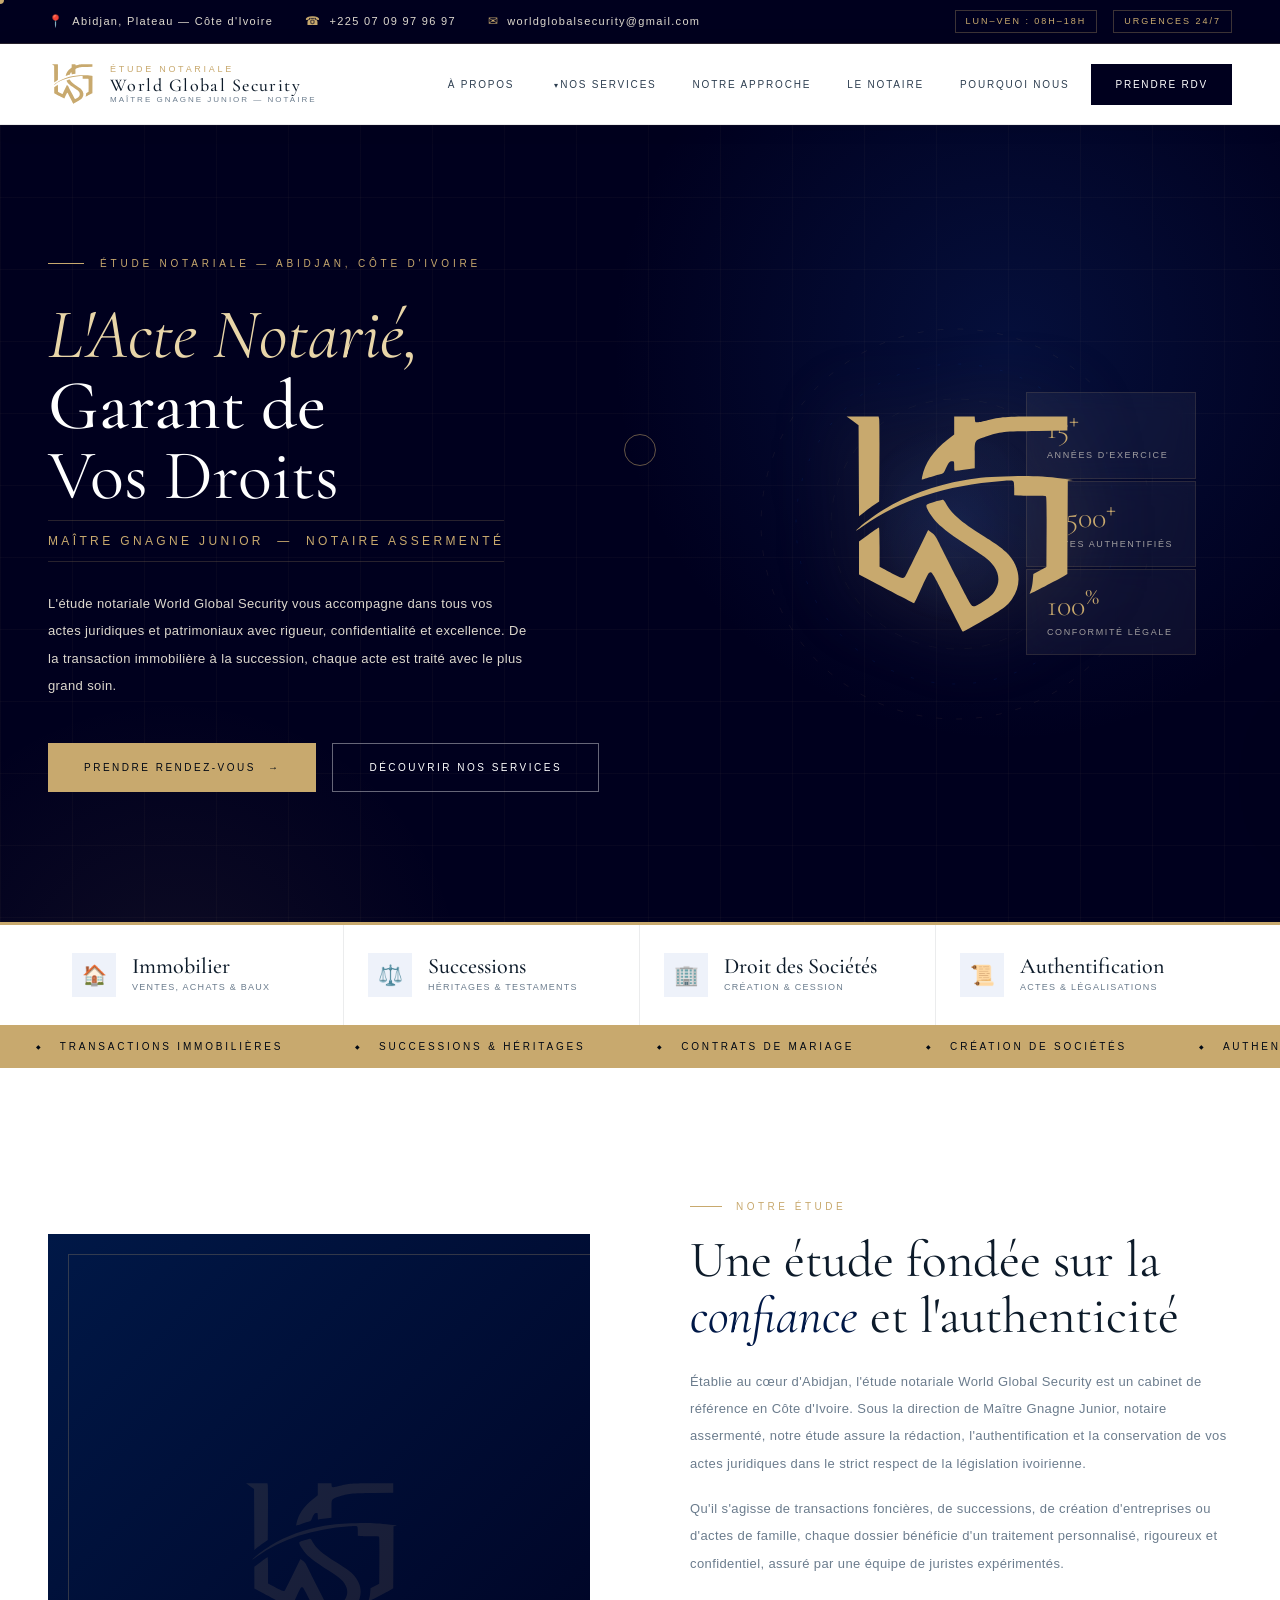
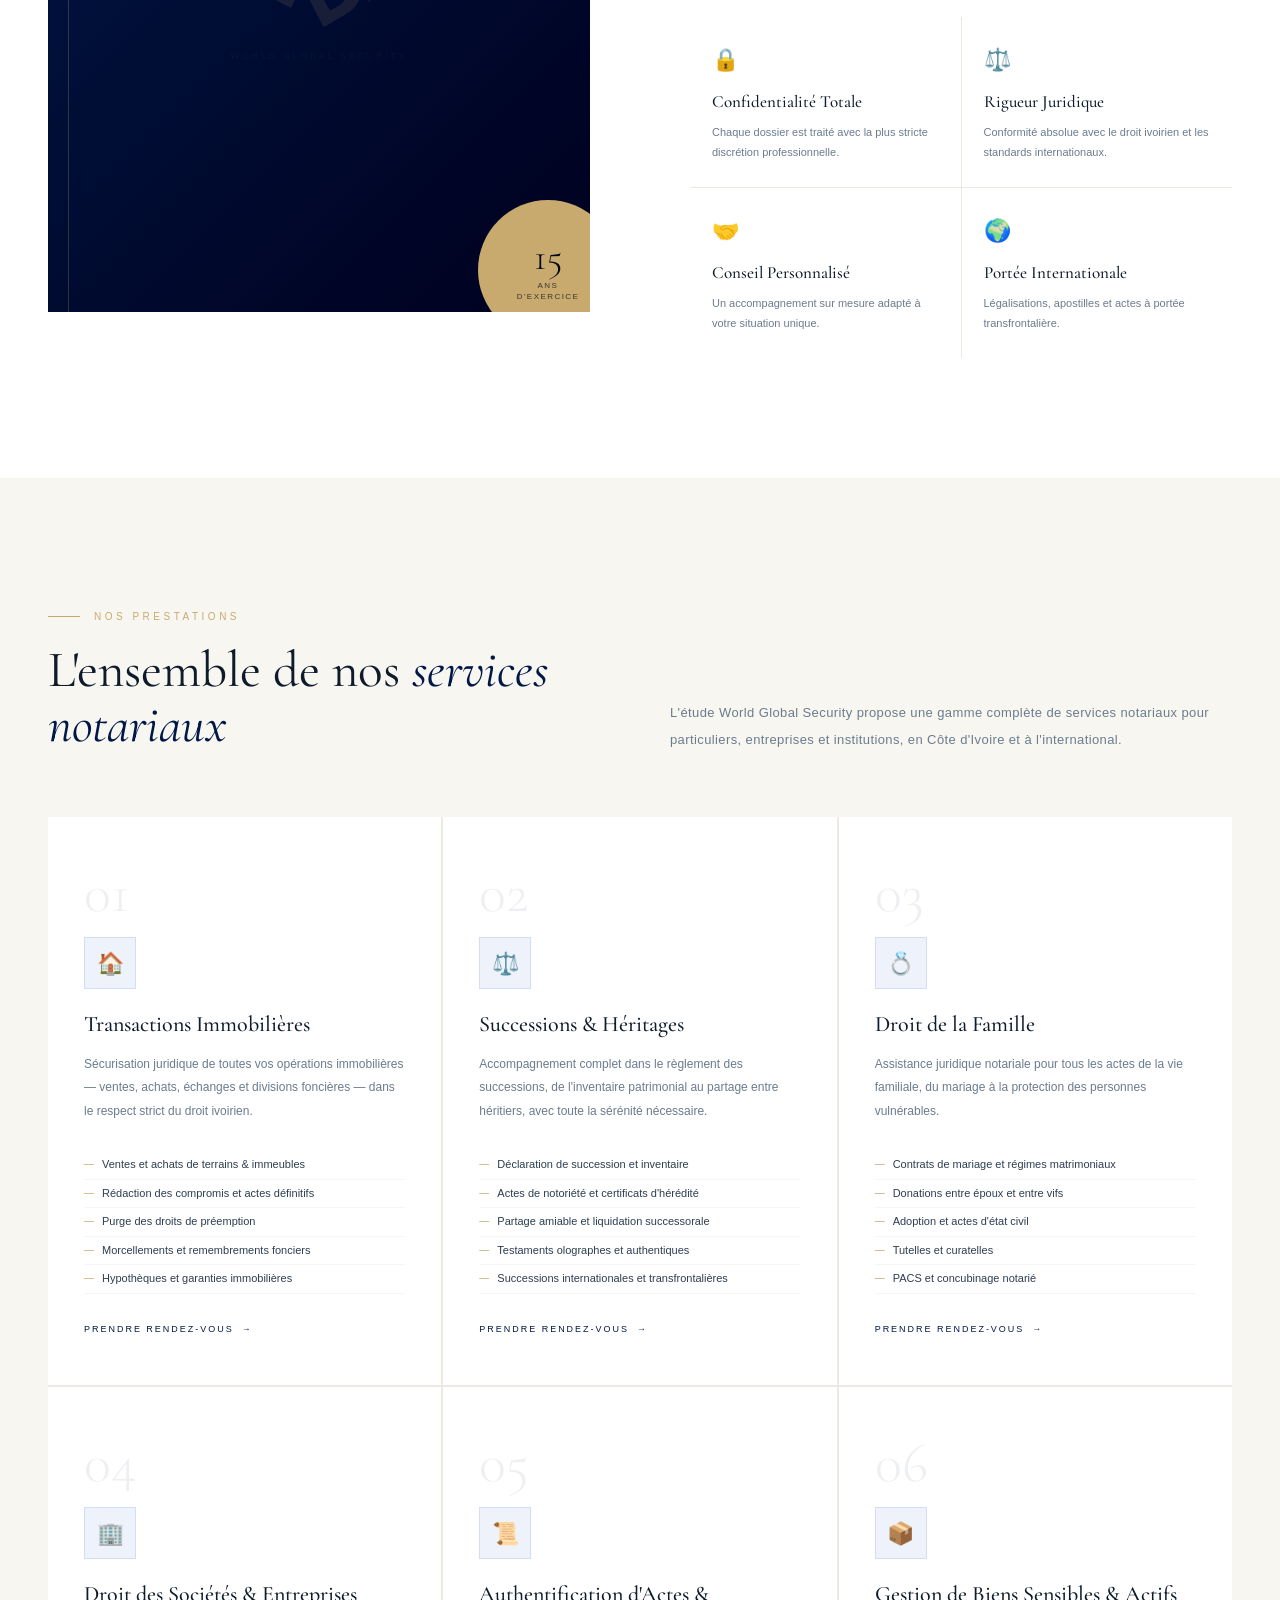
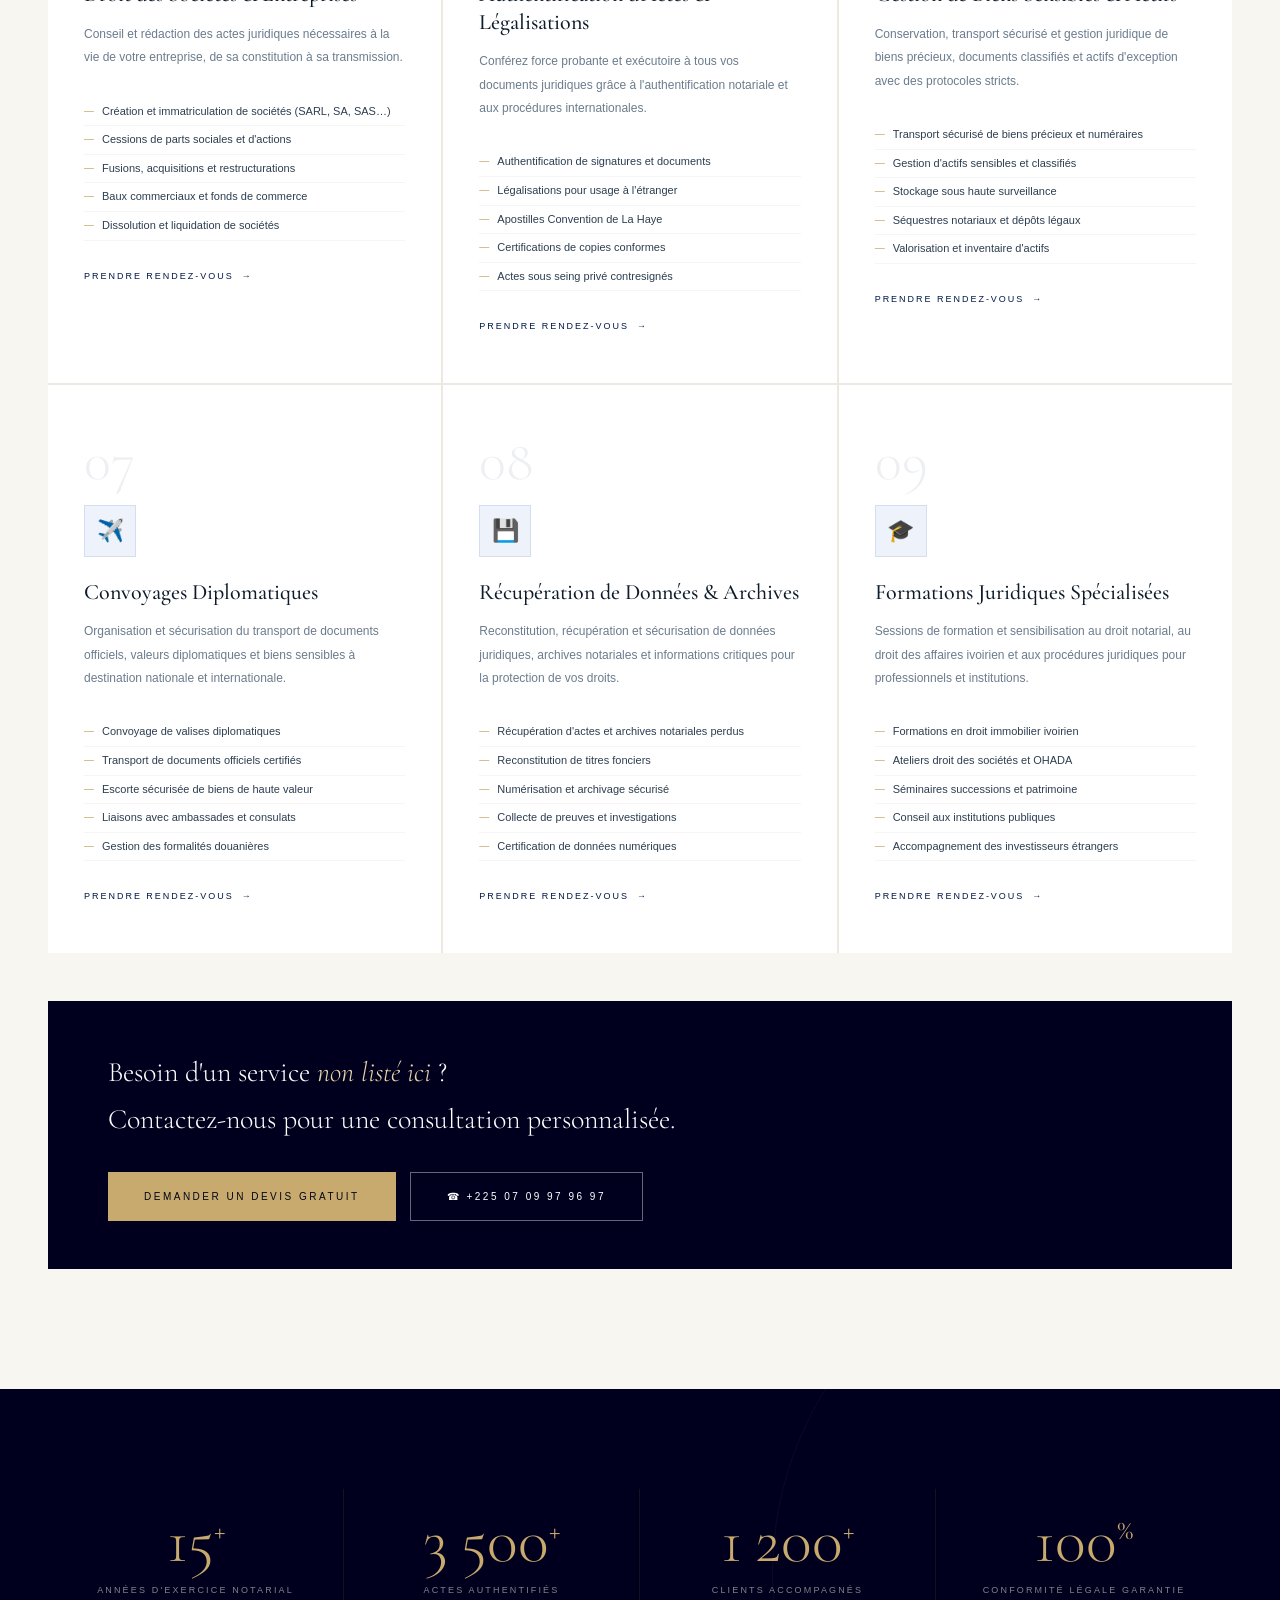
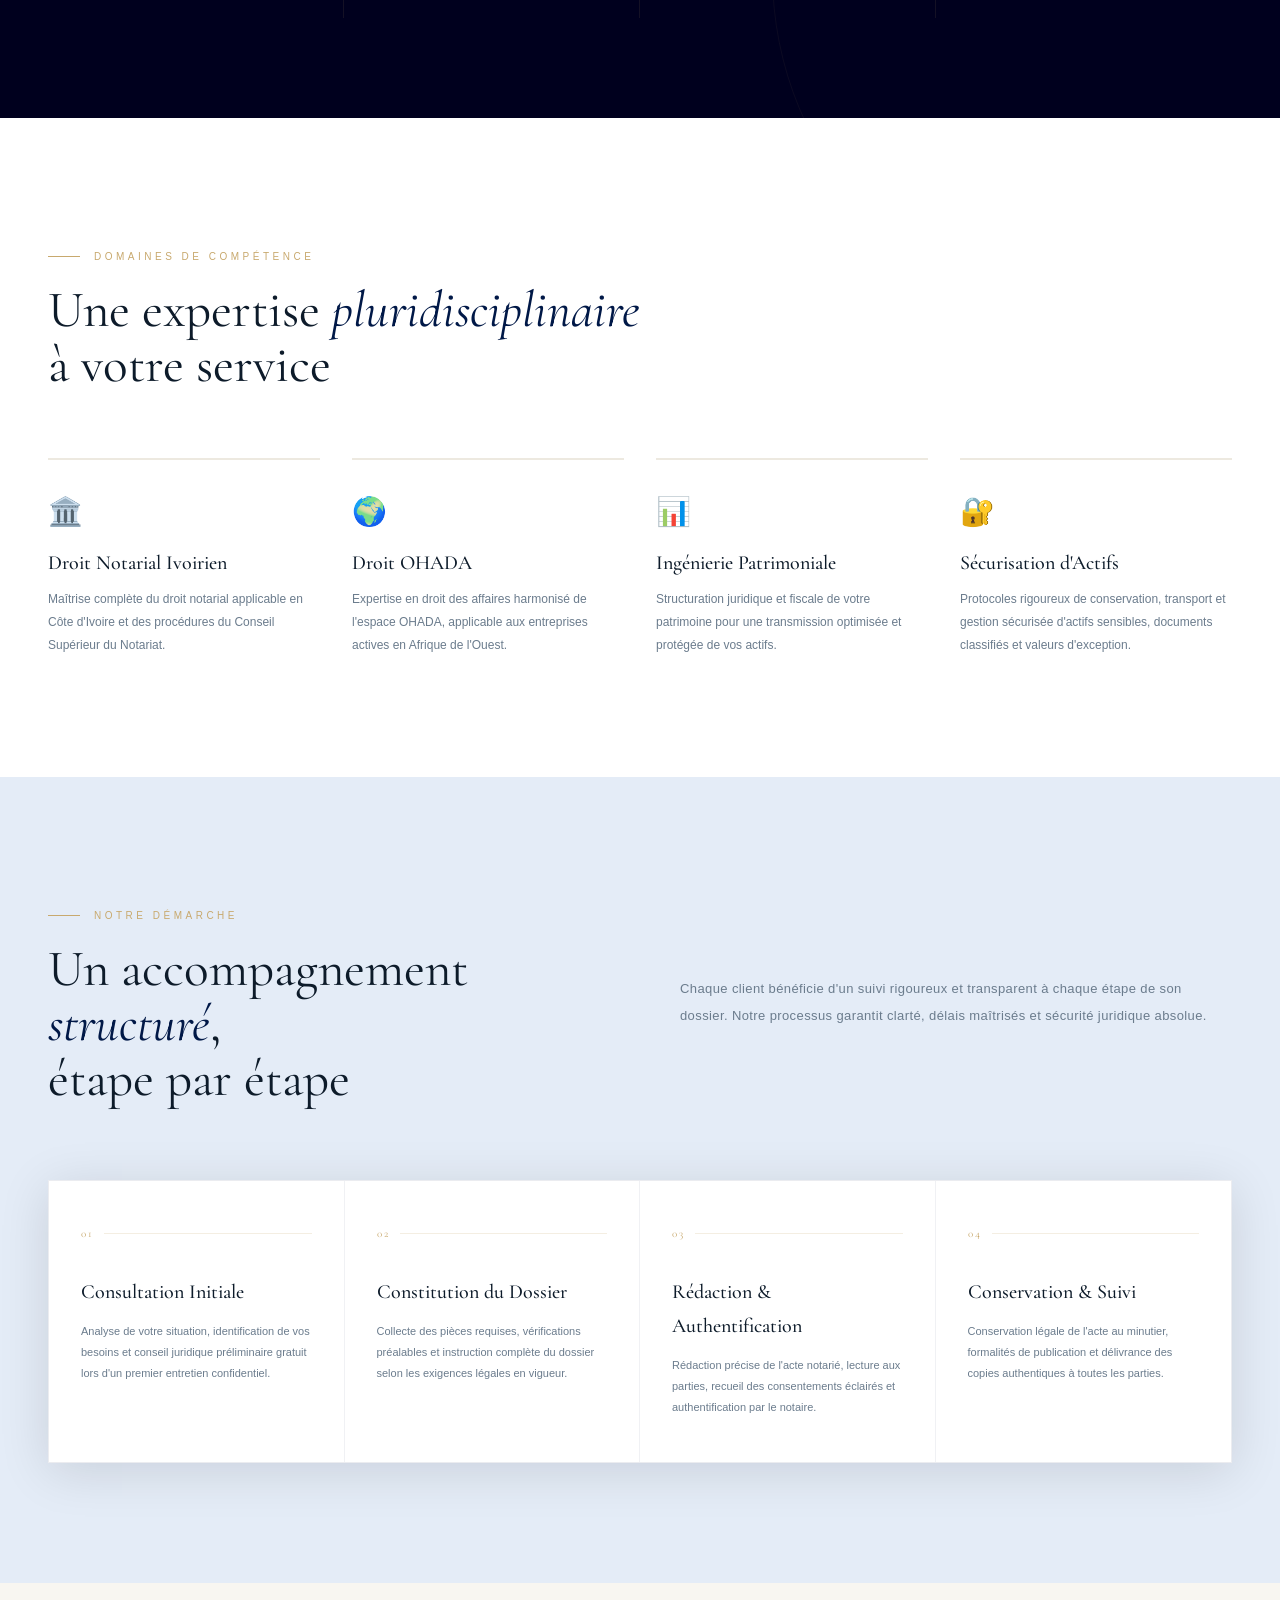
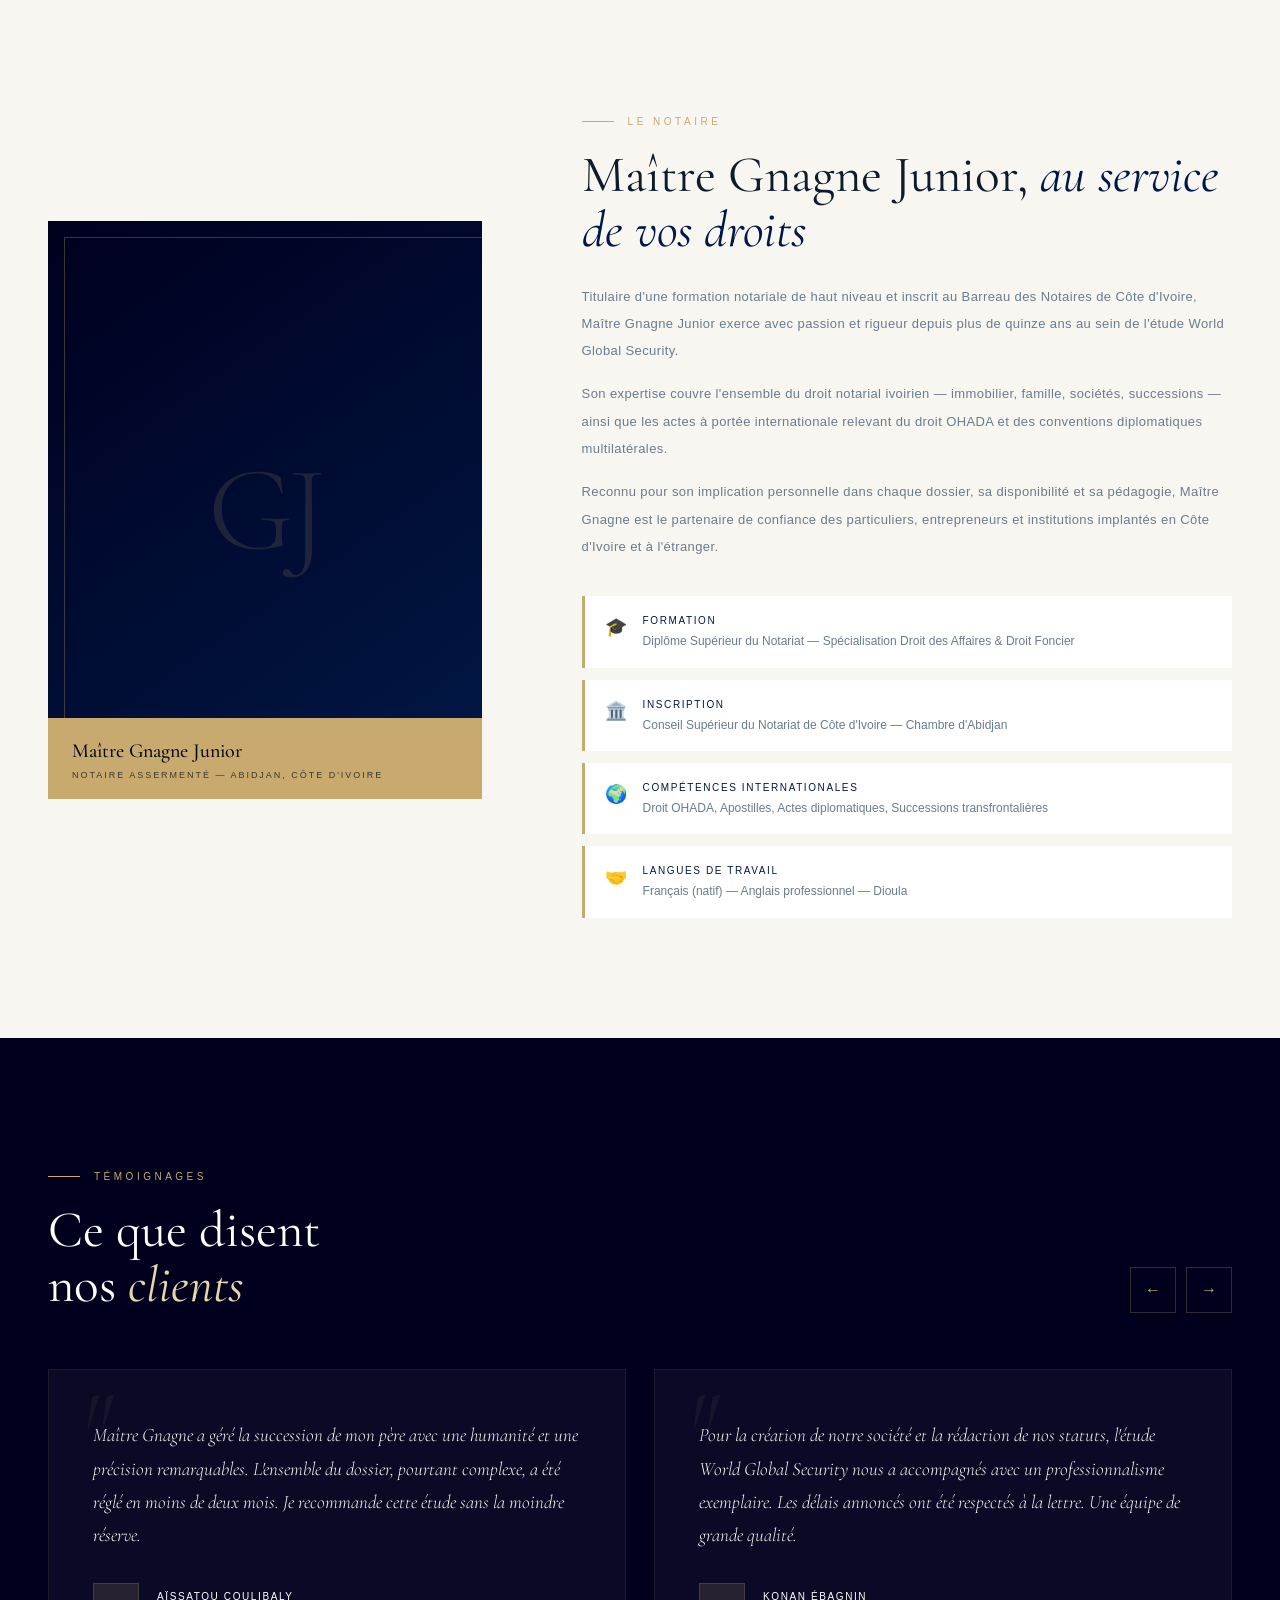
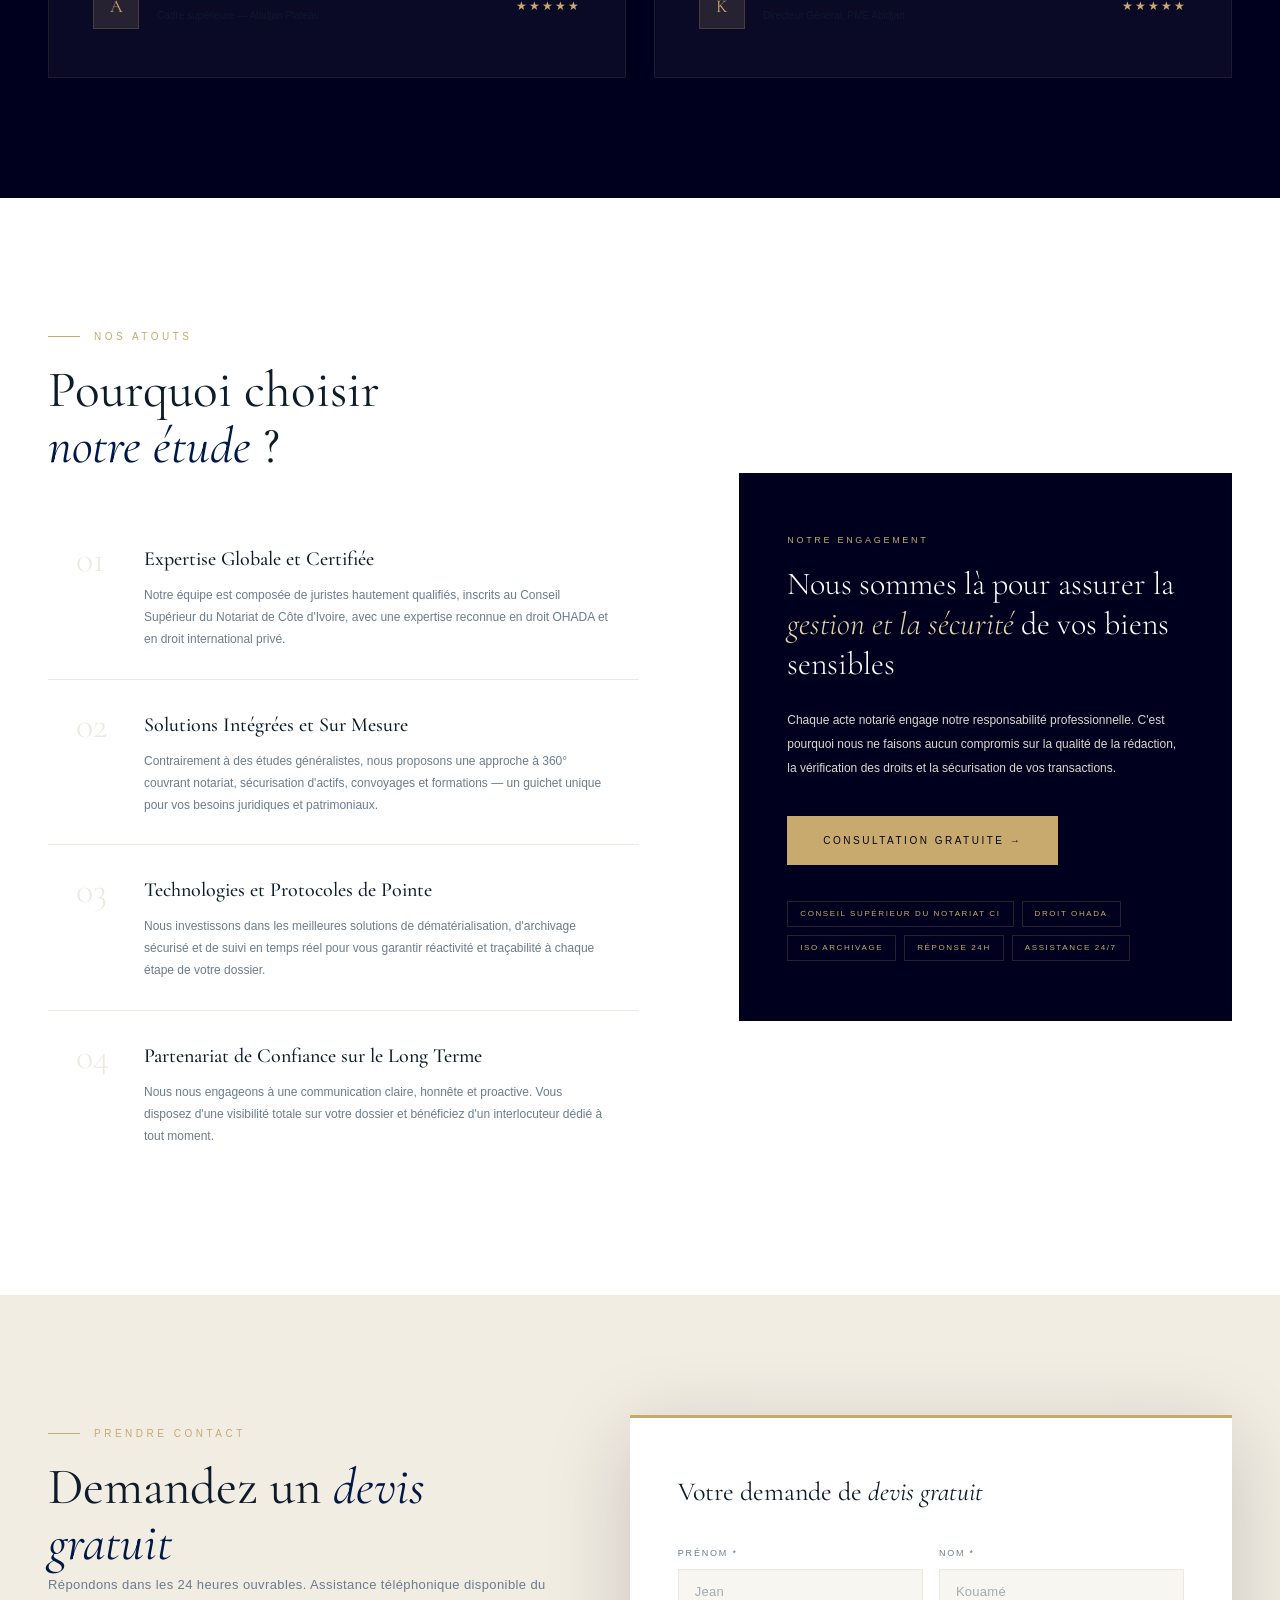
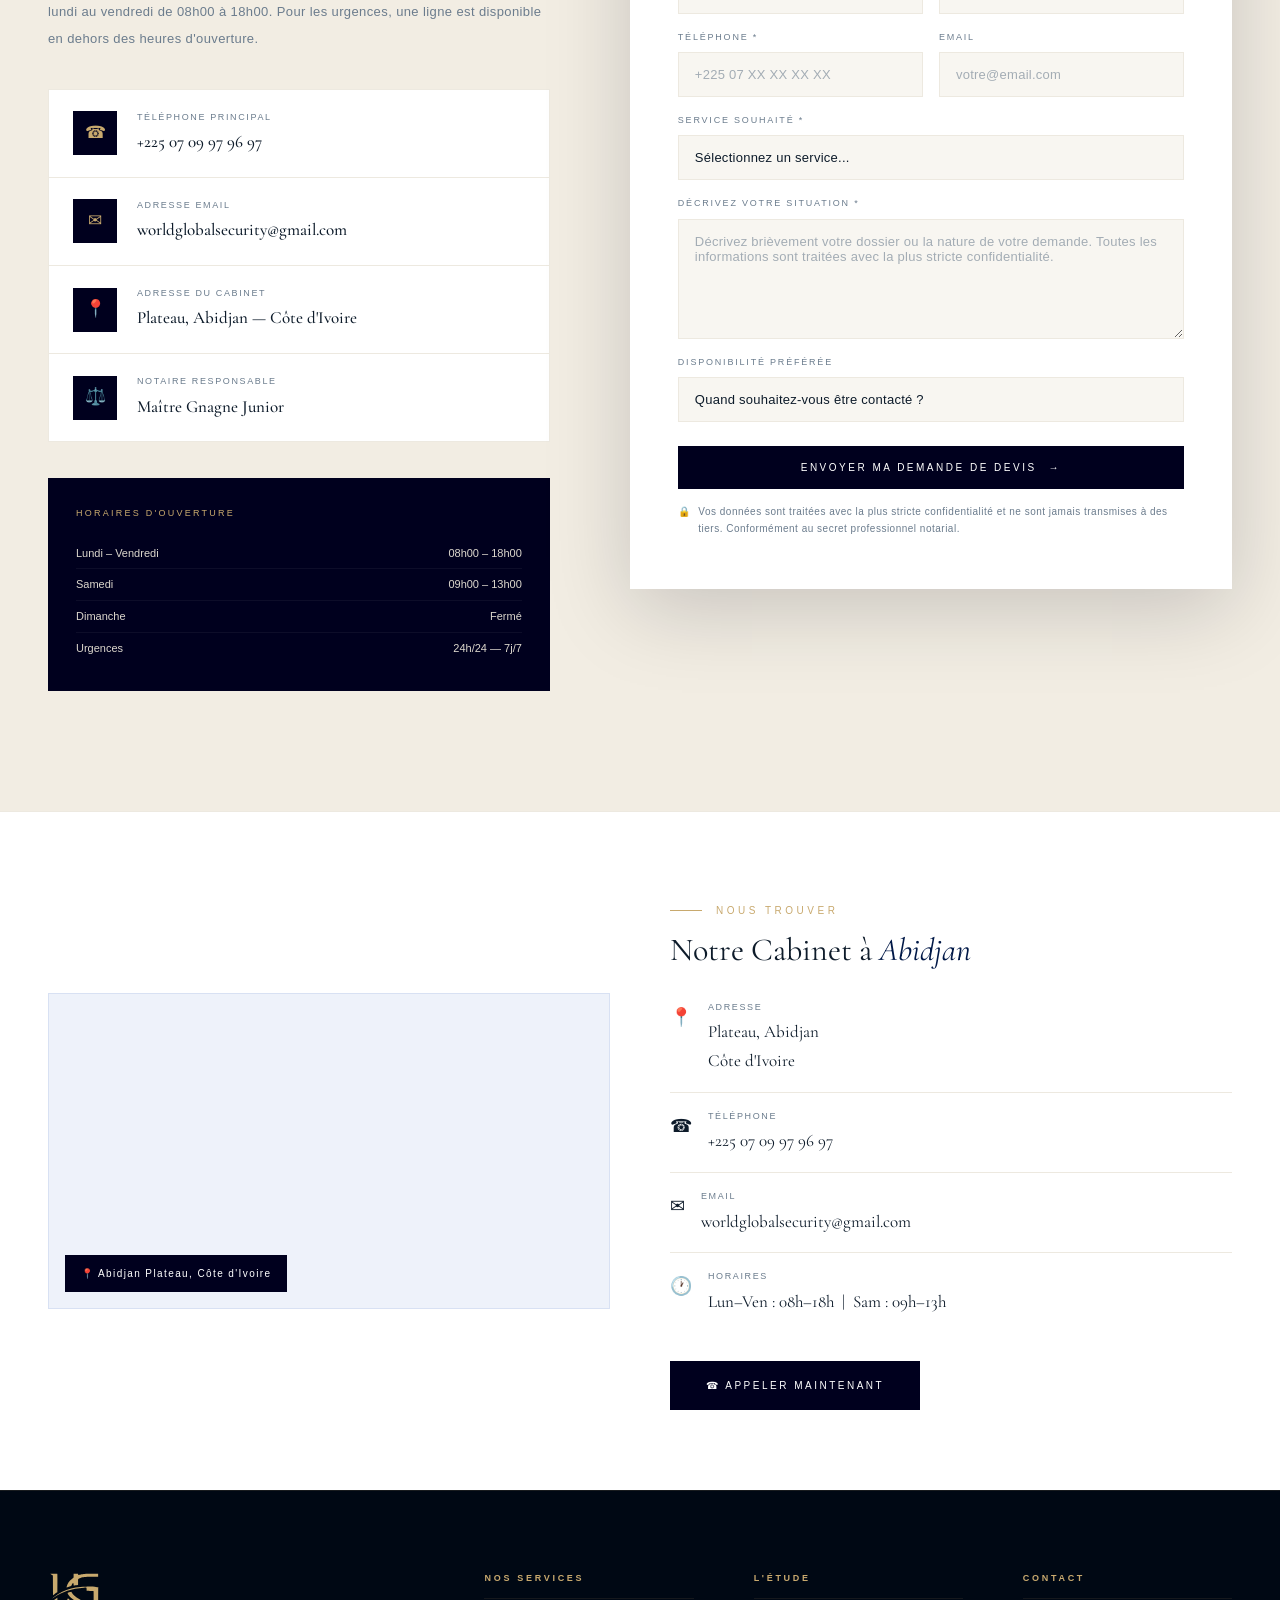
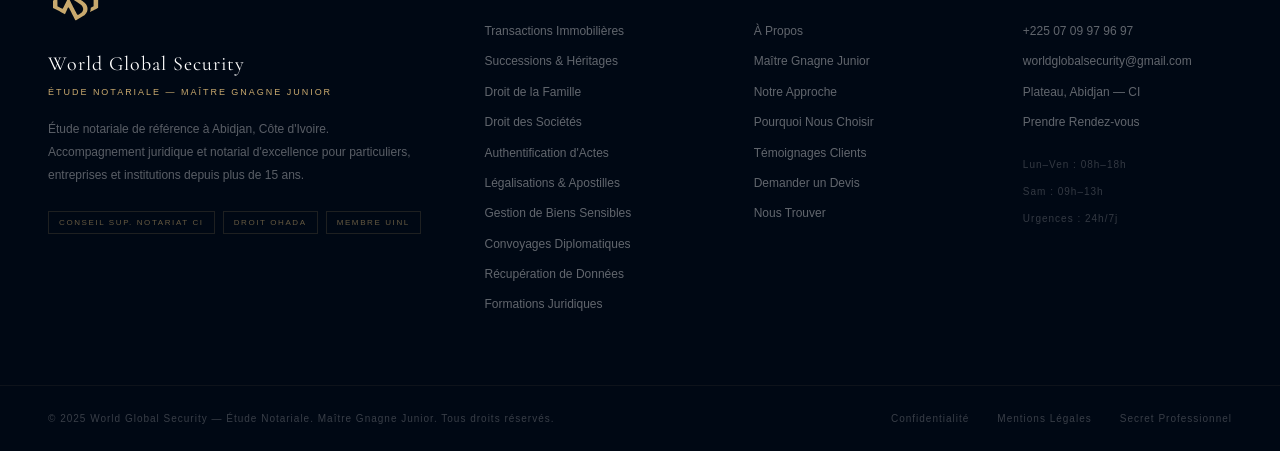
==== index.html @ c603a31b "Add files via upload" ====
<!DOCTYPE html>
<html lang="fr">
<head>
<meta charset="UTF-8">
<meta name="viewport" content="width=device-width, initial-scale=1.0">
<title>World Global Security — Étude Notariale | Maître Gnagne Junior | Abidjan</title>
<meta name="description" content="Étude notariale World Global Security — Maître Gnagne Junior, Notaire à Abidjan, Côte d'Ivoire. Immobilier, successions, sociétés, mariages, authentification d'actes.">
<link rel="preconnect" href="https://fonts.googleapis.com">
<link href="https://fonts.googleapis.com/css2?family=Cormorant+Garamond:ital,wght@0,300;0,400;0,500;0,600;1,300;1,400;1,500&family=Cormorant:wght@300;400;500&display=swap" rel="stylesheet">

<style>
/* ═══════════════════════════════════════════════
   RESET & ROOT VARIABLES
═══════════════════════════════════════════════ */
*, *::before, *::after { box-sizing: border-box; margin: 0; padding: 0; }

:root {
  /* Dark palette */
  --navy:       #00001e;
  --deep:       #000814;
  --midnight:   #000d2e;
  --blue-dark:  #001847;
  --blue-mid:   #0a2a6e;
  --blue-accent:#1a4db0;

  /* Light palette */
  --cream:      #f8f6f1;
  --cream-dark: #ede9e0;
  --parchment:  #f2ede3;
  --white:      #ffffff;
  --light-blue: #eef2fa;
  --light-blue2:#e4ecf7;

  /* Gold */
  --gold:       #c8a96e;
  --gold-dark:  #a8843e;
  --gold-light: #e8d5a8;

  /* Text */
  --text-dark:  #0d1b2a;
  --text-mid:   #2d3e50;
  --text-light: #6b7c8d;
  --text-white: #f4f2ee;
  --offwhite:   #ddd8ce;

  /* Fonts */
  --font-serif: 'Cormorant Garamond', 'Baskerville', 'Book Antiqua', Georgia, serif;
  --font-deco:  'Cormorant', 'Cormorant Garamond', Georgia, serif;
  --font-sans:  'Futura', 'Century Gothic', 'Gill Sans', 'Trebuchet MS', sans-serif;

  --transition: 0.45s cubic-bezier(0.25, 0.46, 0.45, 0.94);
  --shadow-sm:  0 2px 20px rgba(0,8,20,0.08);
  --shadow-md:  0 8px 48px rgba(0,8,20,0.12);
  --shadow-lg:  0 20px 80px rgba(0,8,20,0.18);
}

html { scroll-behavior: smooth; font-size: 16px; }

body {
  background: var(--white);
  color: var(--text-dark);
  font-family: var(--font-sans);
  line-height: 1.7;
  overflow-x: hidden;
}

::-webkit-scrollbar { width: 3px; }
::-webkit-scrollbar-track { background: var(--cream); }
::-webkit-scrollbar-thumb { background: var(--gold); }

img { max-width: 100%; }

/* ═══════════════════════════════════════════════
   CURSOR CUSTOM
═══════════════════════════════════════════════ */
.cursor {
  width: 8px; height: 8px;
  background: var(--gold);
  border-radius: 50%;
  position: fixed; pointer-events: none; z-index: 10000;
  transform: translate(-50%,-50%);
  transition: transform 0.1s ease, width 0.2s, height 0.2s;
}
.cursor-ring {
  width: 32px; height: 32px;
  border: 1px solid rgba(200,169,110,0.5);
  border-radius: 50%;
  position: fixed; pointer-events: none; z-index: 9999;
  transform: translate(-50%,-50%);
  transition: all 0.3s cubic-bezier(0.25,0.46,0.45,0.94);
}

/* ═══════════════════════════════════════════════
   TOP INFO BAR
═══════════════════════════════════════════════ */
.topbar {
  background: var(--navy);
  padding: 10px 0;
  border-bottom: 1px solid rgba(200,169,110,0.2);
}
.topbar-inner {
  max-width: 1320px; margin: 0 auto; padding: 0 48px;
  display: flex; justify-content: space-between; align-items: center;
  flex-wrap: wrap; gap: 8px;
}
.topbar-left {
  display: flex; gap: 32px; align-items: center;
}
.topbar-item {
  display: flex; align-items: center; gap: 8px;
  font-family: var(--font-sans);
  font-size: 11px; letter-spacing: 0.12em; color: var(--offwhite);
}
.topbar-item span.icon { color: var(--gold); font-size: 12px; }
.topbar-item a { color: var(--offwhite); text-decoration: none; transition: color var(--transition); }
.topbar-item a:hover { color: var(--gold); }

.topbar-right {
  display: flex; gap: 16px; align-items: center;
}
.topbar-badge {
  font-family: var(--font-sans);
  font-size: 9px; letter-spacing: 0.22em; text-transform: uppercase;
  color: var(--gold); border: 1px solid rgba(200,169,110,0.3);
  padding: 3px 10px;
}

/* ═══════════════════════════════════════════════
   NAVIGATION
═══════════════════════════════════════════════ */
nav {
  position: sticky; top: 0; z-index: 900;
  background: var(--white);
  border-bottom: 1px solid rgba(0,8,20,0.08);
  box-shadow: var(--shadow-sm);
  transition: all var(--transition);
}
nav.dark-nav {
  background: rgba(0,8,20,0.97);
  border-bottom-color: rgba(200,169,110,0.15);
}

.nav-inner {
  max-width: 1320px; margin: 0 auto; padding: 0 48px;
  display: flex; align-items: center; justify-content: space-between;
  height: 80px;
}

.nav-logo {
  display: flex; align-items: center; gap: 14px;
  text-decoration: none; flex-shrink: 0;
}
.nav-logo-shield {
  width: 48px; height: 48px;
  display: flex; align-items: center; justify-content: center;
}
.nav-logo-shield svg { width: 44px; height: 44px; }

.nav-brand-block { display: flex; flex-direction: column; line-height: 1.15; }
.nav-brand-top {
  font-family: var(--font-sans);
  font-size: 9px; letter-spacing: 0.3em; text-transform: uppercase;
  color: var(--gold);
}
.nav-brand-main {
  font-family: var(--font-serif);
  font-size: 18px; font-weight: 500; letter-spacing: 0.08em;
  color: var(--text-dark);
}
.nav-brand-sub {
  font-family: var(--font-sans);
  font-size: 8px; letter-spacing: 0.25em; text-transform: uppercase;
  color: var(--text-light);
}
nav.dark-nav .nav-brand-main { color: var(--text-white); }
nav.dark-nav .nav-brand-sub { color: var(--offwhite); }

.nav-links {
  display: flex; align-items: center; gap: 8px;
  list-style: none;
}
.nav-links > li { position: relative; }
.nav-links > li > a {
  font-family: var(--font-sans);
  font-size: 10px; letter-spacing: 0.18em; text-transform: uppercase;
  color: var(--text-mid); text-decoration: none;
  padding: 8px 14px; display: block;
  transition: color var(--transition);
  position: relative;
}
.nav-links > li > a::after {
  content: ''; position: absolute;
  bottom: 0; left: 14px; right: 14px; height: 1px;
  background: var(--gold); transform: scaleX(0);
  transition: transform var(--transition);
}
.nav-links > li > a:hover { color: var(--gold-dark); }
.nav-links > li > a:hover::after { transform: scaleX(1); }
nav.dark-nav .nav-links > li > a { color: var(--offwhite); }
nav.dark-nav .nav-links > li > a:hover { color: var(--gold); }

/* Dropdown */
.has-dropdown { position: relative; }
.has-dropdown > a::before {
  content: '▾'; margin-left: 4px; font-size: 8px;
}
.dropdown {
  position: absolute; top: 100%; left: 0;
  background: var(--white);
  border: 1px solid rgba(0,8,20,0.08);
  border-top: 2px solid var(--gold);
  min-width: 240px;
  box-shadow: var(--shadow-md);
  opacity: 0; pointer-events: none;
  transform: translateY(8px);
  transition: opacity var(--transition), transform var(--transition);
  z-index: 100;
}
.has-dropdown:hover .dropdown {
  opacity: 1; pointer-events: all; transform: translateY(0);
}
.dropdown a {
  display: flex; align-items: center; gap: 10px;
  padding: 12px 20px;
  font-family: var(--font-sans);
  font-size: 10px; letter-spacing: 0.14em; text-transform: uppercase;
  color: var(--text-mid); text-decoration: none;
  border-bottom: 1px solid rgba(0,8,20,0.05);
  transition: background var(--transition), color var(--transition), padding-left var(--transition);
}
.dropdown a:last-child { border-bottom: none; }
.dropdown a:hover {
  background: var(--light-blue);
  color: var(--blue-dark);
  padding-left: 28px;
}
.dropdown a .d-icon { color: var(--gold); font-size: 13px; }

.nav-cta {
  font-family: var(--font-sans);
  font-size: 10px; letter-spacing: 0.2em; text-transform: uppercase;
  background: var(--navy); color: var(--white) !important;
  padding: 12px 24px !important;
  text-decoration: none;
  transition: background var(--transition) !important;
  border: none; cursor: pointer;
}
.nav-cta:hover { background: var(--gold-dark) !important; color: var(--white) !important; }
.nav-cta::after { display: none !important; }

.hamburger {
  display: none; flex-direction: column; gap: 5px;
  cursor: pointer; padding: 8px; background: none; border: none;
}
.hamburger span { display: block; width: 24px; height: 1.5px; background: var(--text-dark); transition: var(--transition); }
nav.dark-nav .hamburger span { background: var(--white); }

/* Mobile menu */
.mobile-nav {
  position: fixed; inset: 0; z-index: 800;
  background: var(--navy);
  display: flex; flex-direction: column;
  align-items: center; justify-content: center;
  gap: 28px;
  opacity: 0; pointer-events: none;
  transition: opacity var(--transition);
}
.mobile-nav.open { opacity: 1; pointer-events: all; }
.mobile-nav a {
  font-family: var(--font-serif);
  font-size: 28px; font-weight: 300; color: var(--text-white);
  text-decoration: none; letter-spacing: 0.05em;
  transition: color var(--transition);
}
.mobile-nav a:hover { color: var(--gold); }
.mobile-close {
  position: absolute; top: 24px; right: 32px;
  font-size: 28px; color: var(--gold);
  cursor: pointer; background: none; border: none;
}

/* ═══════════════════════════════════════════════
   SHARED UTILITIES
═══════════════════════════════════════════════ */
.container { max-width: 1320px; margin: 0 auto; padding: 0 48px; }
.container-sm { max-width: 960px; margin: 0 auto; padding: 0 48px; }

.section-eyebrow {
  display: inline-flex; align-items: center; gap: 14px;
  font-family: var(--font-sans);
  font-size: 10px; letter-spacing: 0.35em; text-transform: uppercase;
  color: var(--gold); margin-bottom: 18px;
}
.section-eyebrow::before {
  content: ''; display: block;
  width: 32px; height: 1px; background: var(--gold);
}

.section-title-dark {
  font-family: var(--font-serif);
  font-size: clamp(36px, 4vw, 60px);
  font-weight: 400; line-height: 1.08;
  color: var(--text-dark);
}
.section-title-dark em { font-style: italic; color: var(--blue-dark); }

.section-title-light {
  font-family: var(--font-serif);
  font-size: clamp(36px, 4vw, 60px);
  font-weight: 400; line-height: 1.08;
  color: var(--white);
}
.section-title-light em { font-style: italic; color: var(--gold-light); }

.section-body-dark {
  font-family: var(--font-sans);
  font-size: 13px; line-height: 2.1; color: var(--text-light);
  letter-spacing: 0.03em;
}
.section-body-light {
  font-family: var(--font-sans);
  font-size: 13px; line-height: 2.1; color: var(--offwhite);
  letter-spacing: 0.03em;
}

/* Reveal animation */
.reveal {
  opacity: 0; transform: translateY(28px);
  transition: opacity 0.85s ease, transform 0.85s ease;
}
.reveal.in { opacity: 1; transform: translateY(0); }
.reveal-d1 { transition-delay: 0.12s; }
.reveal-d2 { transition-delay: 0.24s; }
.reveal-d3 { transition-delay: 0.36s; }
.reveal-d4 { transition-delay: 0.48s; }

/* Gold divider */
.gold-rule {
  display: flex; align-items: center; gap: 16px;
  margin: 24px 0;
}
.gold-rule::before, .gold-rule::after {
  content: ''; flex: 1; height: 1px; background: var(--gold);
  opacity: 0.3;
}
.gold-rule span {
  font-size: 10px; color: var(--gold); letter-spacing: 0.3em;
}

/* Buttons */
.btn-navy {
  display: inline-flex; align-items: center; gap: 12px;
  font-family: var(--font-sans);
  font-size: 10px; letter-spacing: 0.25em; text-transform: uppercase;
  background: var(--navy); color: var(--white);
  padding: 16px 36px; text-decoration: none; border: none; cursor: pointer;
  transition: background var(--transition), transform var(--transition);
  position: relative; overflow: hidden;
}
.btn-navy::before {
  content: ''; position: absolute; inset: 0;
  background: var(--blue-accent);
  transform: translateX(-101%);
  transition: transform 0.5s cubic-bezier(0.77,0,0.175,1);
}
.btn-navy span, .btn-navy svg { position: relative; z-index: 1; }
.btn-navy:hover::before { transform: translateX(0); }
.btn-navy:hover { transform: translateY(-2px); }

.btn-gold {
  display: inline-flex; align-items: center; gap: 12px;
  font-family: var(--font-sans);
  font-size: 10px; letter-spacing: 0.25em; text-transform: uppercase;
  background: var(--gold); color: var(--deep);
  padding: 16px 36px; text-decoration: none; border: none; cursor: pointer;
  transition: background var(--transition), transform var(--transition);
}
.btn-gold:hover { background: var(--gold-dark); transform: translateY(-2px); }

.btn-outline-white {
  display: inline-flex; align-items: center; gap: 12px;
  font-family: var(--font-sans);
  font-size: 10px; letter-spacing: 0.25em; text-transform: uppercase;
  background: transparent; color: var(--white);
  padding: 15px 36px; text-decoration: none;
  border: 1px solid rgba(255,255,255,0.4);
  transition: border-color var(--transition), background var(--transition);
}
.btn-outline-white:hover {
  border-color: var(--gold); background: rgba(200,169,110,0.1); color: var(--gold-light);
}

.btn-outline-navy {
  display: inline-flex; align-items: center; gap: 12px;
  font-family: var(--font-sans);
  font-size: 10px; letter-spacing: 0.25em; text-transform: uppercase;
  background: transparent; color: var(--navy);
  padding: 15px 36px; text-decoration: none;
  border: 1px solid rgba(0,8,20,0.25);
  transition: border-color var(--transition), background var(--transition), color var(--transition);
}
.btn-outline-navy:hover {
  border-color: var(--navy); background: var(--navy); color: var(--white);
}

/* ═══════════════════════════════════════════════
   HERO — DARK WITH DIAGONAL
═══════════════════════════════════════════════ */
#hero {
  position: relative;
  min-height: 100vh;
  background: var(--navy);
  display: flex; flex-direction: column;
  overflow: hidden;
}

.hero-bg-grid {
  position: absolute; inset: 0; pointer-events: none;
  background-image:
    linear-gradient(rgba(200,169,110,0.04) 1px, transparent 1px),
    linear-gradient(90deg, rgba(200,169,110,0.04) 1px, transparent 1px);
  background-size: 72px 72px;
}
.hero-bg-glow {
  position: absolute;
  top: -20%; right: -10%;
  width: 800px; height: 800px;
  background: radial-gradient(ellipse, rgba(26,77,176,0.2) 0%, transparent 70%);
  pointer-events: none;
}
.hero-bg-glow2 {
  position: absolute;
  bottom: -30%; left: -10%;
  width: 600px; height: 600px;
  background: radial-gradient(ellipse, rgba(200,169,110,0.07) 0%, transparent 70%);
  pointer-events: none;
}

.hero-main {
  flex: 1;
  display: grid; grid-template-columns: 1fr 1fr;
  align-items: center;
  max-width: 1320px; margin: 0 auto; padding: 0 48px;
  width: 100%; padding-top: 60px; padding-bottom: 60px;
  position: relative; z-index: 2;
  gap: 80px;
}

/* Left text */
.hero-left { max-width: 620px; }

.hero-eyebrow {
  display: flex; align-items: center; gap: 16px;
  font-family: var(--font-sans);
  font-size: 10px; letter-spacing: 0.38em; text-transform: uppercase;
  color: var(--gold); margin-bottom: 28px;
  opacity: 0; animation: slideUp 0.8s 0.4s ease forwards;
}
.hero-eyebrow::before {
  content: ''; width: 36px; height: 1px; background: var(--gold);
}

.hero-title {
  font-family: var(--font-serif);
  font-size: clamp(44px, 5.5vw, 82px);
  font-weight: 400; line-height: 1.0;
  color: var(--white); margin-bottom: 8px;
  opacity: 0; animation: slideUp 0.9s 0.6s ease forwards;
}
.hero-title em {
  font-style: italic; color: var(--gold-light); display: block;
}
.hero-title strong {
  font-weight: 500; display: block;
}

.hero-notary-name {
  font-family: var(--font-sans);
  font-size: 12px; letter-spacing: 0.28em; text-transform: uppercase;
  color: var(--gold); margin-bottom: 28px;
  opacity: 0; animation: slideUp 0.9s 0.75s ease forwards;
  padding: 10px 0; border-top: 1px solid rgba(200,169,110,0.2);
  border-bottom: 1px solid rgba(200,169,110,0.2);
  display: inline-block;
}

.hero-desc {
  font-family: var(--font-sans);
  font-size: 13px; line-height: 2.1; color: var(--offwhite);
  letter-spacing: 0.03em; max-width: 480px; margin-bottom: 44px;
  opacity: 0; animation: slideUp 0.9s 0.9s ease forwards;
}

.hero-actions {
  display: flex; gap: 16px; flex-wrap: wrap;
  opacity: 0; animation: slideUp 0.9s 1.1s ease forwards;
}

/* Right visual */
.hero-right {
  display: flex; justify-content: center; align-items: center;
  position: relative;
  opacity: 0; animation: fadeIn 1.2s 0.8s ease forwards;
}

.hero-shield-wrap {
  position: relative; width: 420px; height: 420px;
  display: flex; align-items: center; justify-content: center;
}

.hero-rings {
  position: absolute; inset: 0;
  animation: rotateSlow 20s linear infinite;
}
.hero-rings-r {
  position: absolute; inset: 0;
  animation: rotateSlow 14s linear infinite reverse;
}

.hero-shield-main {
  width: 240px; position: relative; z-index: 2;
  filter: drop-shadow(0 0 40px rgba(200,169,110,0.25));
  animation: float 7s ease-in-out infinite;
}

.hero-info-cards {
  position: absolute; right: -30px;
  display: flex; flex-direction: column; gap: 2px;
}
.hero-info-card {
  background: rgba(255,255,255,0.05);
  border: 1px solid rgba(200,169,110,0.15);
  backdrop-filter: blur(12px);
  padding: 14px 20px; min-width: 170px;
}
.hero-info-num {
  font-family: var(--font-serif);
  font-size: 30px; font-weight: 300; color: var(--gold); line-height: 1;
}
.hero-info-label {
  font-family: var(--font-sans);
  font-size: 9px; letter-spacing: 0.18em; text-transform: uppercase;
  color: var(--offwhite); opacity: 0.7; margin-top: 4px;
}

/* Hero bottom bar */
.hero-bottom {
  position: relative; z-index: 2;
  background: var(--white);
  border-top: 3px solid var(--gold);
}
.hero-bottom-inner {
  max-width: 1320px; margin: 0 auto; padding: 0 48px;
  display: grid; grid-template-columns: repeat(4, 1fr);
}
.hero-stat {
  padding: 28px 24px;
  border-right: 1px solid rgba(0,8,20,0.08);
  display: flex; align-items: center; gap: 16px;
}
.hero-stat:last-child { border-right: none; }
.hero-stat-icon {
  width: 44px; height: 44px; flex-shrink: 0;
  background: var(--light-blue);
  display: flex; align-items: center; justify-content: center;
  font-size: 20px;
}
.hero-stat-text {}
.hero-stat-val {
  font-family: var(--font-serif);
  font-size: 22px; font-weight: 500; color: var(--text-dark); line-height: 1;
}
.hero-stat-lbl {
  font-family: var(--font-sans);
  font-size: 9px; letter-spacing: 0.14em; text-transform: uppercase;
  color: var(--text-light); margin-top: 3px;
}

/* ═══════════════════════════════════════════════
   MARQUEE STRIP
═══════════════════════════════════════════════ */
.marquee-strip {
  background: var(--gold);
  padding: 13px 0; overflow: hidden;
}
.marquee-inner {
  display: flex; white-space: nowrap;
  animation: marquee 35s linear infinite;
}
.marquee-item {
  font-family: var(--font-sans);
  font-size: 10px; letter-spacing: 0.28em; text-transform: uppercase;
  color: var(--deep); padding: 0 36px;
  display: flex; align-items: center; gap: 16px;
}
.marquee-item::before { content: '◆'; font-size: 6px; }

/* ═══════════════════════════════════════════════
   ABOUT — WHITE BG
═══════════════════════════════════════════════ */
#apropos {
  padding: 120px 0;
  background: var(--white);
}

.about-grid {
  display: grid; grid-template-columns: 1fr 1fr;
  gap: 100px; align-items: center;
}

.about-image-col { position: relative; }

.about-frame {
  position: relative;
  background: linear-gradient(135deg, var(--blue-dark) 0%, var(--navy) 100%);
  aspect-ratio: 4/5;
  overflow: hidden;
  display: flex; align-items: center; justify-content: center;
}
.about-frame::after {
  content: '';
  position: absolute;
  top: 20px; right: -20px; bottom: -20px; left: 20px;
  border: 1px solid rgba(200,169,110,0.25);
  pointer-events: none; z-index: 2;
}
.about-frame-inner {
  display: flex; flex-direction: column; align-items: center; gap: 20px;
  opacity: 0.12;
}
.about-frame-inner svg { width: 160px; }

.about-badge {
  position: absolute; bottom: -28px; right: -28px; z-index: 3;
  background: var(--gold);
  width: 140px; height: 140px;
  border-radius: 50%;
  display: flex; flex-direction: column;
  align-items: center; justify-content: center;
  text-align: center;
}
.about-badge-num {
  font-family: var(--font-serif);
  font-size: 38px; font-weight: 300; color: var(--deep); line-height: 1;
}
.about-badge-label {
  font-family: var(--font-sans);
  font-size: 8px; letter-spacing: 0.18em; text-transform: uppercase;
  color: var(--deep); opacity: 0.7; margin-top: 4px; line-height: 1.4;
}

.about-text-col {}

.about-text-col .section-title-dark { margin-bottom: 24px; }
.about-text-col .section-body-dark { margin-bottom: 18px; }

.about-pillars {
  display: grid; grid-template-columns: 1fr 1fr;
  gap: 1px; background: var(--cream-dark);
  margin-top: 40px;
}
.about-pillar {
  background: var(--white);
  padding: 24px 22px;
  transition: background var(--transition);
}
.about-pillar:hover { background: var(--light-blue); }
.about-pillar-icon { font-size: 22px; margin-bottom: 10px; display: block; }
.about-pillar-title {
  font-family: var(--font-serif);
  font-size: 17px; font-weight: 500; color: var(--text-dark);
  margin-bottom: 6px;
}
.about-pillar-desc {
  font-family: var(--font-sans);
  font-size: 11px; line-height: 1.8; color: var(--text-light);
}

/* ═══════════════════════════════════════════════
   SERVICES — CREAM BG
═══════════════════════════════════════════════ */
#services {
  padding: 120px 0;
  background: var(--cream);
}

.services-header {
  display: grid; grid-template-columns: 1fr 1fr;
  gap: 60px; align-items: end;
  margin-bottom: 64px;
}

.services-grid {
  display: grid; grid-template-columns: repeat(3, 1fr);
  gap: 2px; background: var(--cream-dark);
}

.service-card {
  background: var(--white);
  padding: 48px 36px;
  position: relative; overflow: hidden;
  transition: background var(--transition), transform var(--transition);
  cursor: pointer;
}
.service-card::before {
  content: ''; position: absolute;
  top: 0; left: 0; right: 0; height: 3px;
  background: var(--gold);
  transform: scaleX(0); transform-origin: left;
  transition: transform var(--transition);
}
.service-card:hover::before { transform: scaleX(1); }
.service-card:hover { background: var(--light-blue); transform: translateY(-3px); box-shadow: var(--shadow-md); z-index: 1; }

.service-num {
  font-family: var(--font-serif);
  font-size: 56px; font-weight: 300; line-height: 1;
  color: rgba(0,24,71,0.07);
  margin-bottom: 16px;
  transition: color var(--transition);
}
.service-card:hover .service-num { color: rgba(0,24,71,0.12); }

.service-icon-wrap {
  width: 52px; height: 52px;
  background: var(--light-blue);
  border: 1px solid rgba(26,77,176,0.12);
  display: flex; align-items: center; justify-content: center;
  font-size: 22px; margin-bottom: 22px;
  transition: background var(--transition), border-color var(--transition);
}
.service-card:hover .service-icon-wrap {
  background: var(--navy); border-color: var(--navy);
}

.service-title {
  font-family: var(--font-serif);
  font-size: 22px; font-weight: 500; color: var(--text-dark);
  margin-bottom: 14px; line-height: 1.25;
}

.service-desc {
  font-family: var(--font-sans);
  font-size: 12px; line-height: 1.95; color: var(--text-light);
  margin-bottom: 28px;
}

.service-bullets {
  list-style: none; margin-bottom: 28px;
}
.service-bullets li {
  font-family: var(--font-sans);
  font-size: 11px; line-height: 1.6; color: var(--text-mid);
  padding: 5px 0 5px 18px; position: relative;
  border-bottom: 1px solid rgba(0,8,20,0.04);
}
.service-bullets li::before {
  content: '—'; position: absolute; left: 0;
  color: var(--gold); font-size: 10px;
}

.service-link {
  font-family: var(--font-sans);
  font-size: 9px; letter-spacing: 0.22em; text-transform: uppercase;
  color: var(--blue-dark); text-decoration: none;
  display: flex; align-items: center; gap: 8px;
  transition: gap var(--transition), color var(--transition);
}
.service-link::after { content: '→'; }
.service-card:hover .service-link { gap: 16px; color: var(--gold-dark); }

/* Services CTA row */
.services-cta {
  margin-top: 48px;
  background: var(--navy);
  padding: 48px 60px;
  display: flex; justify-content: space-between; align-items: center;
  flex-wrap: wrap; gap: 28px;
}
.services-cta-text {
  font-family: var(--font-serif);
  font-size: 28px; font-weight: 300; color: var(--white);
}
.services-cta-text em { font-style: italic; color: var(--gold-light); }

/* ═══════════════════════════════════════════════
   CHIFFRES — DARK NAVY BG
═══════════════════════════════════════════════ */
#chiffres {
  background: var(--navy);
  padding: 100px 0;
  position: relative; overflow: hidden;
}
#chiffres::before {
  content: '';
  position: absolute; top: -50%; right: -15%;
  width: 700px; height: 700px;
  border: 1px solid rgba(200,169,110,0.06);
  border-radius: 50%; pointer-events: none;
}

.chiffres-inner {
  display: grid; grid-template-columns: repeat(4,1fr);
  gap: 0; position: relative; z-index: 1;
}
.chiffre-block {
  padding: 20px 32px; text-align: center;
  border-right: 1px solid rgba(200,169,110,0.1);
}
.chiffre-block:last-child { border-right: none; }
.chiffre-val {
  font-family: var(--font-serif);
  font-size: clamp(48px,5vw,72px); font-weight: 300;
  color: var(--gold); line-height: 1;
}
.chiffre-val sup { font-size: 0.45em; vertical-align: super; }
.chiffre-lbl {
  font-family: var(--font-sans);
  font-size: 9px; letter-spacing: 0.24em; text-transform: uppercase;
  color: var(--offwhite); opacity: 0.6; margin-top: 10px;
}

/* ═══════════════════════════════════════════════
   EXPERTISE — WHITE BG
═══════════════════════════════════════════════ */
#expertise {
  padding: 120px 0;
  background: var(--white);
}

.expertise-header { margin-bottom: 64px; }
.expertise-grid {
  display: grid; grid-template-columns: repeat(4, 1fr);
  gap: 32px;
}
.expertise-item {
  border-top: 2px solid var(--cream-dark);
  padding-top: 28px;
  transition: border-color var(--transition);
}
.expertise-item:hover { border-top-color: var(--gold); }
.expertise-item-icon {
  font-size: 28px; margin-bottom: 16px; display: block;
}
.expertise-item-title {
  font-family: var(--font-serif);
  font-size: 20px; font-weight: 500; color: var(--text-dark);
  margin-bottom: 12px; line-height: 1.25;
}
.expertise-item-desc {
  font-family: var(--font-sans);
  font-size: 12px; line-height: 1.9; color: var(--text-light);
}

/* ═══════════════════════════════════════════════
   METHODE — LIGHT BLUE BG
═══════════════════════════════════════════════ */
#methode {
  padding: 120px 0;
  background: var(--light-blue2);
}

.methode-header {
  display: grid; grid-template-columns: 1fr 1fr;
  gap: 80px; align-items: center; margin-bottom: 72px;
}

.methode-steps {
  display: grid; grid-template-columns: repeat(4, 1fr);
  gap: 0; background: var(--white);
  border: 1px solid rgba(0,24,71,0.08);
  box-shadow: var(--shadow-md);
}
.methode-step {
  padding: 44px 32px;
  border-right: 1px solid rgba(0,24,71,0.06);
  position: relative;
  transition: background var(--transition);
}
.methode-step:last-child { border-right: none; }
.methode-step:hover { background: var(--navy); }
.methode-step:hover .step-num,
.methode-step:hover .step-title,
.methode-step:hover .step-desc { color: var(--white); }
.methode-step:hover .step-num { color: var(--gold); }

.step-num {
  font-family: var(--font-serif);
  font-size: 11px; letter-spacing: 0.2em;
  color: var(--gold); margin-bottom: 32px;
  display: flex; align-items: center; gap: 10px;
  transition: color var(--transition);
}
.step-num::after {
  content: ''; flex: 1; height: 1px; background: currentColor; opacity: 0.2;
}
.step-title {
  font-family: var(--font-serif);
  font-size: 20px; font-weight: 500; color: var(--text-dark);
  margin-bottom: 12px; transition: color var(--transition);
}
.step-desc {
  font-family: var(--font-sans);
  font-size: 11px; line-height: 1.9; color: var(--text-light);
  transition: color var(--transition);
}

/* ═══════════════════════════════════════════════
   MAÎTRE — DARK + LIGHT SPLIT
═══════════════════════════════════════════════ */
#maitre {
  padding: 120px 0;
  background: var(--cream);
}
.maitre-grid {
  display: grid; grid-template-columns: 1fr 1.5fr;
  gap: 100px; align-items: center;
}
.maitre-portrait {
  position: relative;
}
.maitre-portrait-frame {
  background: linear-gradient(145deg, var(--navy) 0%, var(--blue-dark) 100%);
  aspect-ratio: 3/4; position: relative;
  overflow: hidden;
  display: flex; align-items: center; justify-content: center;
}
.maitre-portrait-frame::before {
  content: '';
  position: absolute; top: 16px; right: -16px; bottom: -16px; left: 16px;
  border: 1px solid rgba(200,169,110,0.3);
  pointer-events: none; z-index: 2;
}
.maitre-initials {
  font-family: var(--font-serif);
  font-size: 120px; font-weight: 300;
  color: rgba(200,169,110,0.15); line-height: 1;
  letter-spacing: -0.04em;
}
.maitre-ribbon {
  position: absolute; bottom: 0; left: 0; right: 0;
  background: var(--gold);
  padding: 16px 24px;
  z-index: 3;
}
.maitre-ribbon-name {
  font-family: var(--font-serif);
  font-size: 20px; font-weight: 500; color: var(--deep);
}
.maitre-ribbon-title {
  font-family: var(--font-sans);
  font-size: 9px; letter-spacing: 0.22em; text-transform: uppercase;
  color: var(--deep); opacity: 0.7;
}

.maitre-text {}
.maitre-text .section-title-dark { margin-bottom: 24px; }
.maitre-text .section-body-dark { margin-bottom: 16px; }

.maitre-credentials {
  display: flex; flex-direction: column; gap: 12px;
  margin-top: 36px;
}
.maitre-cred {
  display: flex; align-items: flex-start; gap: 16px;
  padding: 16px 20px;
  background: var(--white);
  border-left: 3px solid var(--gold);
}
.maitre-cred-icon { color: var(--gold); font-size: 18px; flex-shrink: 0; }
.maitre-cred-title {
  font-family: var(--font-sans);
  font-size: 10px; letter-spacing: 0.16em; text-transform: uppercase;
  color: var(--blue-dark); margin-bottom: 2px;
}
.maitre-cred-text {
  font-family: var(--font-sans);
  font-size: 12px; color: var(--text-light);
}

/* ═══════════════════════════════════════════════
   TÉMOIGNAGES — NAVY BG
═══════════════════════════════════════════════ */
#temoignages {
  padding: 120px 0;
  background: var(--navy);
  overflow: hidden;
}

.temo-header {
  display: flex; justify-content: space-between; align-items: flex-end;
  margin-bottom: 56px;
}

.temo-track-wrap { overflow: hidden; }
.temo-track {
  display: flex; gap: 28px;
  transition: transform 0.7s cubic-bezier(0.77,0,0.175,1);
}
.temo-card {
  flex: 0 0 calc(50% - 14px);
  background: rgba(255,255,255,0.04);
  border: 1px solid rgba(200,169,110,0.1);
  padding: 48px 44px;
  position: relative;
}
.temo-card::before {
  content: '"';
  font-family: var(--font-serif);
  font-size: 100px; font-style: italic;
  color: rgba(200,169,110,0.07);
  position: absolute; top: 8px; left: 30px;
  line-height: 1; pointer-events: none;
}
.temo-quote {
  font-family: var(--font-serif);
  font-size: 19px; font-style: italic; font-weight: 300;
  color: var(--text-white); line-height: 1.75;
  margin-bottom: 32px; position: relative;
}
.temo-author {
  display: flex; align-items: center; gap: 18px;
}
.temo-avatar {
  width: 46px; height: 46px;
  background: rgba(200,169,110,0.15);
  border: 1px solid rgba(200,169,110,0.2);
  display: flex; align-items: center; justify-content: center;
  font-family: var(--font-serif); font-size: 18px; color: var(--gold);
}
.temo-name {
  font-family: var(--font-sans);
  font-size: 10px; letter-spacing: 0.16em; text-transform: uppercase;
  color: var(--white);
}
.temo-role {
  font-family: var(--font-sans);
  font-size: 10px; color: var(--grey);
  margin-top: 2px;
}
.temo-stars { margin-left: auto; color: var(--gold); letter-spacing: 2px; font-size: 12px; }

.slider-btns {
  display: flex; gap: 10px;
}
.slider-btn {
  width: 46px; height: 46px;
  border: 1px solid rgba(200,169,110,0.25);
  background: transparent; color: var(--gold);
  font-size: 16px; cursor: pointer;
  display: flex; align-items: center; justify-content: center;
  transition: background var(--transition), border-color var(--transition);
}
.slider-btn:hover { background: var(--gold); color: var(--deep); border-color: var(--gold); }

/* ═══════════════════════════════════════════════
   POURQUOI NOUS — WHITE BG
═══════════════════════════════════════════════ */
#pourquoi {
  padding: 120px 0;
  background: var(--white);
}

.pourquoi-grid {
  display: grid; grid-template-columns: 1.2fr 1fr;
  gap: 100px; align-items: center;
}
.pourquoi-reasons {
  display: flex; flex-direction: column; gap: 1px;
  background: var(--cream-dark);
}
.pourquoi-reason {
  background: var(--white);
  display: flex; gap: 24px; padding: 28px 28px;
  align-items: flex-start;
  transition: background var(--transition);
}
.pourquoi-reason:hover { background: var(--light-blue); }
.pourquoi-reason-num {
  font-family: var(--font-serif);
  font-size: 36px; font-weight: 300; color: var(--cream-dark);
  line-height: 1; flex-shrink: 0; width: 44px;
  transition: color var(--transition);
}
.pourquoi-reason:hover .pourquoi-reason-num { color: var(--gold); }
.pourquoi-reason-title {
  font-family: var(--font-serif);
  font-size: 20px; font-weight: 500; color: var(--text-dark);
  margin-bottom: 8px;
}
.pourquoi-reason-desc {
  font-family: var(--font-sans);
  font-size: 12px; line-height: 1.85; color: var(--text-light);
}

.pourquoi-visual {
  position: relative;
}
.pourquoi-box {
  background: var(--navy);
  padding: 60px 48px;
  position: relative; overflow: hidden;
}
.pourquoi-box::before {
  content: '';
  position: absolute; top: -50%; right: -50%;
  width: 300px; height: 300px;
  background: radial-gradient(circle, rgba(200,169,110,0.08) 0%, transparent 70%);
}
.pourquoi-box-eyebrow {
  font-family: var(--font-sans);
  font-size: 9px; letter-spacing: 0.3em; text-transform: uppercase;
  color: var(--gold); margin-bottom: 16px;
}
.pourquoi-box-title {
  font-family: var(--font-serif);
  font-size: 32px; font-weight: 300; color: var(--white);
  line-height: 1.25; margin-bottom: 24px;
}
.pourquoi-box-title em { font-style: italic; color: var(--gold-light); }
.pourquoi-box-desc {
  font-family: var(--font-sans);
  font-size: 12px; line-height: 2; color: var(--offwhite);
  margin-bottom: 36px;
}
.pourquoi-certif {
  display: flex; flex-wrap: wrap; gap: 8px; margin-top: 36px;
}
.pourquoi-certif span {
  font-family: var(--font-sans);
  font-size: 8px; letter-spacing: 0.2em; text-transform: uppercase;
  border: 1px solid rgba(200,169,110,0.2);
  color: var(--gold); padding: 5px 12px;
}

/* ═══════════════════════════════════════════════
   DEVIS — CREAM BG
═══════════════════════════════════════════════ */
#devis {
  padding: 120px 0;
  background: var(--parchment);
}

.devis-grid {
  display: grid; grid-template-columns: 1fr 1.2fr;
  gap: 80px; align-items: start;
}

.devis-left {}
.devis-left .section-title-dark { margin-bottom: 20px; }
.devis-left .section-body-dark { margin-bottom: 36px; }

.devis-contact-items {
  display: flex; flex-direction: column; gap: 0;
  border: 1px solid var(--cream-dark);
  margin-bottom: 36px;
}
.devis-contact-item {
  display: flex; align-items: center; gap: 20px;
  padding: 20px 24px;
  background: var(--white);
  border-bottom: 1px solid var(--cream-dark);
  text-decoration: none;
  transition: background var(--transition);
}
.devis-contact-item:last-child { border-bottom: none; }
.devis-contact-item:hover { background: var(--light-blue); }
.devis-contact-icon {
  width: 44px; height: 44px; flex-shrink: 0;
  background: var(--navy);
  display: flex; align-items: center; justify-content: center;
  font-size: 17px; color: var(--gold);
}
.devis-contact-label {
  font-family: var(--font-sans);
  font-size: 9px; letter-spacing: 0.18em; text-transform: uppercase;
  color: var(--text-light); margin-bottom: 3px;
}
.devis-contact-val {
  font-family: var(--font-serif);
  font-size: 17px; font-weight: 500; color: var(--text-dark);
}
.devis-contact-val a {
  color: inherit; text-decoration: none;
  transition: color var(--transition);
}
.devis-contact-val a:hover { color: var(--gold-dark); }

.devis-hours {
  background: var(--navy);
  padding: 28px 28px;
}
.devis-hours-title {
  font-family: var(--font-sans);
  font-size: 9px; letter-spacing: 0.25em; text-transform: uppercase;
  color: var(--gold); margin-bottom: 16px;
}
.devis-hours-row {
  display: flex; justify-content: space-between;
  font-family: var(--font-sans);
  font-size: 11px; color: var(--offwhite);
  padding: 6px 0; border-bottom: 1px solid rgba(255,255,255,0.05);
}
.devis-hours-row:last-child { border-bottom: none; }

/* Form */
.devis-form {
  background: var(--white);
  padding: 52px 48px;
  box-shadow: var(--shadow-lg);
  border-top: 3px solid var(--gold);
}
.devis-form-title {
  font-family: var(--font-serif);
  font-size: 26px; font-weight: 400; color: var(--text-dark);
  margin-bottom: 32px;
}
.devis-form-title em { font-style: italic; }

.form-group {
  display: flex; flex-direction: column; margin-bottom: 16px;
}
.form-label {
  font-family: var(--font-sans);
  font-size: 9px; letter-spacing: 0.2em; text-transform: uppercase;
  color: var(--text-light); margin-bottom: 7px;
}
.form-input, .form-select, .form-textarea {
  font-family: var(--font-sans); font-size: 13px;
  color: var(--text-dark); background: var(--cream);
  border: 1px solid var(--cream-dark);
  padding: 14px 16px; outline: none;
  transition: border-color var(--transition), background var(--transition);
  letter-spacing: 0.02em;
  border-radius: 0;
  -webkit-appearance: none;
}
.form-input:focus, .form-select:focus, .form-textarea:focus {
  border-color: var(--gold); background: var(--white);
  box-shadow: 0 0 0 3px rgba(200,169,110,0.08);
}
.form-input::placeholder, .form-textarea::placeholder { color: var(--text-light); opacity: 0.6; }
.form-textarea { min-height: 120px; resize: vertical; }
.form-row { display: grid; grid-template-columns: 1fr 1fr; gap: 16px; }
.form-select option { background: var(--white); color: var(--text-dark); }

.form-notice {
  font-family: var(--font-sans);
  font-size: 10px; color: var(--text-light); letter-spacing: 0.05em;
  margin-top: 14px; display: flex; gap: 8px; align-items: flex-start;
}
.form-notice span { color: var(--gold); flex-shrink: 0; }

/* ═══════════════════════════════════════════════
   MAP STRIP — WHITE BG
═══════════════════════════════════════════════ */
#localisation {
  padding: 80px 0;
  background: var(--white);
  border-top: 1px solid var(--cream-dark);
}
.localisation-grid {
  display: grid; grid-template-columns: 1fr 1fr;
  gap: 60px; align-items: center;
}
.map-placeholder {
  background: var(--light-blue);
  border: 1px solid rgba(26,77,176,0.1);
  aspect-ratio: 16/9;
  display: flex; align-items: center; justify-content: center;
  position: relative; overflow: hidden;
}
.map-placeholder iframe {
  width: 100%; height: 100%; border: none; position: absolute; inset: 0;
}
.map-overlay-badge {
  position: absolute; bottom: 16px; left: 16px;
  background: var(--navy); color: var(--white);
  padding: 10px 16px;
  font-family: var(--font-sans);
  font-size: 10px; letter-spacing: 0.14em;
  z-index: 2;
}

.address-block {}
.address-block .section-eyebrow { margin-bottom: 14px; }
.address-block .section-title-dark { font-size: 32px; margin-bottom: 24px; }

.address-lines {
  display: flex; flex-direction: column; gap: 16px;
}
.address-line {
  display: flex; gap: 16px; align-items: flex-start;
  padding-bottom: 16px; border-bottom: 1px solid var(--cream-dark);
}
.address-line:last-child { border-bottom: none; }
.address-line-icon { font-size: 18px; flex-shrink: 0; margin-top: 2px; }
.address-line-label {
  font-family: var(--font-sans);
  font-size: 9px; letter-spacing: 0.18em; text-transform: uppercase;
  color: var(--text-light); margin-bottom: 3px;
}
.address-line-val {
  font-family: var(--font-serif);
  font-size: 17px; font-weight: 400; color: var(--text-dark);
}
.address-line-val a {
  color: inherit; text-decoration: none;
  transition: color var(--transition);
}
.address-line-val a:hover { color: var(--gold-dark); }

/* ═══════════════════════════════════════════════
   FOOTER
═══════════════════════════════════════════════ */
footer {
  background: var(--deep);
  border-top: 1px solid rgba(200,169,110,0.12);
}

.footer-main {
  padding: 80px 0 60px;
  max-width: 1320px; margin: 0 auto; padding-left: 48px; padding-right: 48px;
  display: grid; grid-template-columns: 1.8fr 1fr 1fr 1fr;
  gap: 60px;
}

.footer-brand svg { width: 52px; height: 52px; margin-bottom: 16px; }
.footer-brand-name {
  font-family: var(--font-serif);
  font-size: 20px; font-weight: 400; color: var(--white);
  letter-spacing: 0.05em; margin-bottom: 4px;
}
.footer-brand-sub {
  font-family: var(--font-sans);
  font-size: 9px; letter-spacing: 0.22em; text-transform: uppercase;
  color: var(--gold); margin-bottom: 18px;
}
.footer-brand-desc {
  font-family: var(--font-sans);
  font-size: 12px; line-height: 1.9; color: rgba(255,255,255,0.35);
}
.footer-brand-badges {
  display: flex; flex-wrap: wrap; gap: 8px; margin-top: 24px;
}
.footer-badge {
  border: 1px solid rgba(200,169,110,0.15);
  font-family: var(--font-sans);
  font-size: 8px; letter-spacing: 0.2em; text-transform: uppercase;
  color: rgba(200,169,110,0.5); padding: 4px 10px;
}

.footer-col h4 {
  font-family: var(--font-sans);
  font-size: 9px; letter-spacing: 0.3em; text-transform: uppercase;
  color: var(--gold); margin-bottom: 22px;
  padding-bottom: 12px;
  border-bottom: 1px solid rgba(200,169,110,0.1);
}
.footer-col ul { list-style: none; }
.footer-col li { margin-bottom: 10px; }
.footer-col a {
  font-family: var(--font-sans);
  font-size: 12px; color: rgba(255,255,255,0.38); text-decoration: none;
  transition: color var(--transition), padding-left var(--transition);
  display: block;
}
.footer-col a:hover { color: var(--gold); padding-left: 6px; }

.footer-bottom {
  border-top: 1px solid rgba(200,169,110,0.07);
  padding: 24px 48px;
  max-width: 1320px; margin: 0 auto;
  display: flex; justify-content: space-between; align-items: center;
  flex-wrap: wrap; gap: 14px;
}
.footer-copy {
  font-family: var(--font-sans);
  font-size: 10px; color: rgba(255,255,255,0.22); letter-spacing: 0.1em;
}
.footer-legal {
  display: flex; gap: 28px;
}
.footer-legal a {
  font-family: var(--font-sans);
  font-size: 10px; color: rgba(255,255,255,0.22); text-decoration: none;
  letter-spacing: 0.1em; transition: color var(--transition);
}
.footer-legal a:hover { color: var(--gold); }

/* Back to top */
#btt {
  position: fixed; bottom: 36px; right: 36px; z-index: 800;
  width: 46px; height: 46px;
  background: var(--navy); color: var(--gold);
  border: 1px solid rgba(200,169,110,0.2);
  font-size: 16px; cursor: pointer;
  display: flex; align-items: center; justify-content: center;
  opacity: 0; transform: translateY(16px);
  transition: opacity var(--transition), transform var(--transition), background var(--transition);
}
#btt.show { opacity: 1; transform: translateY(0); }
#btt:hover { background: var(--gold); color: var(--deep); }

/* ═══════════════════════════════════════════════
   TOAST NOTIFICATION
═══════════════════════════════════════════════ */
.toast {
  position: fixed; bottom: 100px; right: 36px; z-index: 2000;
  background: var(--navy); color: var(--white);
  border-left: 3px solid var(--gold);
  padding: 18px 24px; min-width: 280px;
  box-shadow: var(--shadow-lg);
  font-family: var(--font-sans); font-size: 12px;
  transform: translateX(120%);
  transition: transform 0.5s cubic-bezier(0.77,0,0.175,1);
}
.toast.show { transform: translateX(0); }
.toast strong { color: var(--gold); display: block; margin-bottom: 4px; font-size: 11px; letter-spacing: 0.1em; text-transform: uppercase; }

/* ═══════════════════════════════════════════════
   ANIMATIONS
═══════════════════════════════════════════════ */
@keyframes slideUp {
  from { opacity: 0; transform: translateY(28px); }
  to   { opacity: 1; transform: translateY(0); }
}
@keyframes fadeIn {
  from { opacity: 0; }
  to   { opacity: 1; }
}
@keyframes float {
  0%, 100% { transform: translateY(0); }
  50%       { transform: translateY(-14px); }
}
@keyframes rotateSlow {
  from { transform: rotate(0deg); }
  to   { transform: rotate(360deg); }
}
@keyframes marquee {
  from { transform: translateX(0); }
  to   { transform: translateX(-50%); }
}
@keyframes countUp {
  from { opacity: 0; }
  to   { opacity: 1; }
}

/* ═══════════════════════════════════════════════
   RESPONSIVE
═══════════════════════════════════════════════ */
@media (max-width: 1100px) {
  .hero-main { grid-template-columns: 1fr; gap: 0; }
  .hero-right { display: none; }
  .about-grid { grid-template-columns: 1fr; gap: 60px; }
  .services-grid { grid-template-columns: 1fr 1fr; }
  .chiffres-inner { grid-template-columns: 1fr 1fr; }
  .chiffre-block { border-right: none; border-bottom: 1px solid rgba(200,169,110,0.1); }
  .expertise-grid { grid-template-columns: 1fr 1fr; }
  .methode-steps { grid-template-columns: 1fr 1fr; }
  .methode-header { grid-template-columns: 1fr; gap: 32px; }
  .maitre-grid { grid-template-columns: 1fr; gap: 60px; }
  .pourquoi-grid { grid-template-columns: 1fr; gap: 60px; }
  .devis-grid { grid-template-columns: 1fr; gap: 60px; }
  .localisation-grid { grid-template-columns: 1fr; }
  .footer-main { grid-template-columns: 1fr 1fr; }
  .hero-bottom-inner { grid-template-columns: 1fr 1fr; }
  .services-header { grid-template-columns: 1fr; }
  .temo-header { flex-direction: column; gap: 24px; align-items: flex-start; }
}

@media (max-width: 768px) {
  .topbar-left { flex-wrap: wrap; gap: 12px; }
  .topbar-inner { flex-direction: column; }
  .nav-inner { padding: 0 24px; }
  .nav-links { display: none; }
  .hamburger { display: flex; }
  .container { padding: 0 24px; }
  .container-sm { padding: 0 24px; }
  .hero-main { padding: 60px 24px; }
  .hero-bottom-inner { grid-template-columns: 1fr; }
  .hero-stat { border-right: none; border-bottom: 1px solid rgba(0,8,20,0.06); }
  .services-grid { grid-template-columns: 1fr; }
  .expertise-grid { grid-template-columns: 1fr 1fr; }
  .methode-steps { grid-template-columns: 1fr; }
  .temo-card { flex: 0 0 100%; }
  .form-row { grid-template-columns: 1fr; }
  .footer-main { grid-template-columns: 1fr; padding: 48px 24px; }
  .footer-bottom { flex-direction: column; text-align: center; padding: 20px 24px; }
  .services-cta { padding: 36px 24px; }
  .devis-form { padding: 32px 24px; }
}
</style>
</head>
<body>

<!-- CURSOR -->
<div class="cursor" id="cursor"></div>
<div class="cursor-ring" id="cursorRing"></div>

<!-- TOAST -->
<div class="toast" id="toast">
  <strong>✓ Message envoyé</strong>
  Nous vous répondrons dans les 24 heures ouvrables.
</div>

<!-- BACK TO TOP -->
<button id="btt" onclick="window.scrollTo({top:0,behavior:'smooth'})">↑</button>

<!-- MOBILE NAV -->
<div class="mobile-nav" id="mobileNav">
  <button class="mobile-close" onclick="closeMobile()">✕</button>
  <a href="#apropos" onclick="closeMobile()">À Propos</a>
  <a href="#services" onclick="closeMobile()">Nos Services</a>
  <a href="#methode" onclick="closeMobile()">Notre Approche</a>
  <a href="#maitre" onclick="closeMobile()">Maître Gnagne</a>
  <a href="#pourquoi" onclick="closeMobile()">Pourquoi Nous</a>
  <a href="#devis" onclick="closeMobile()">Prendre Rendez-vous</a>
</div>

<!-- TOP BAR -->
<div class="topbar">
  <div class="topbar-inner">
    <div class="topbar-left">
      <div class="topbar-item">
        <span class="icon">📍</span>
        Abidjan, Plateau — Côte d'Ivoire
      </div>
      <div class="topbar-item">
        <span class="icon">☎</span>
        <a href="tel:+22507099796 97">+225 07 09 97 96 97</a>
      </div>
      <div class="topbar-item">
        <span class="icon">✉</span>
        <a href="mailto:worldglobalsecurity@gmail.com">worldglobalsecurity@gmail.com</a>
      </div>
    </div>
    <div class="topbar-right">
      <span class="topbar-badge">Lun–Ven : 08h–18h</span>
      <span class="topbar-badge">Urgences 24/7</span>
    </div>
  </div>
</div>

<!-- NAVIGATION -->
<nav id="navbar">
  <div class="nav-inner">
    <!-- Logo -->
    <a href="#" class="nav-logo">
      <div class="nav-logo-shield">
        <svg viewBox="0 0 560.11066 518.25543" xmlns="http://www.w3.org/2000/svg">
          <g transform="translate(276.19119,512.9389)">
            <g transform="matrix(2.0012952,0,0,1.9534475,479.54445,-526.3847)">
              <path style="fill:#c8a96e;stroke:none" d="m -230.22281,267.7225 c -0.30154,-0.36188 -5.9851,-11.6316 -12.63012,-25.04384 -6.64503,-13.41224 -14.37395,-29.00531 -17.17537,-34.65127 -2.80143,-5.64595 -5.73386,-10.44762 -6.51652,-10.67037 -0.78265,-0.22274 -2.02558,0.0579 -2.76207,0.62353 -0.73649,0.56569 -4.78818,8.95523 -9.00376,18.64344 -4.21558,9.68821 -7.96561,17.60592 -8.33339,17.59491 -0.36779,-0.011 -7.22478,-3.5989 -15.23777,-7.97308 -8.01299,-4.37418 -22.29321,-12.125 -31.73383,-17.22406 l -17.16475,-9.27101 -0.0162,-19.66665 -0.0162,-19.66664 11.26565,-8.33182 c 6.1961,-4.58249 11.5961,-8.33181 12,-8.33181 0.40389,0 0.73435,10.50557 0.73435,23.34571 v 23.3457 l 5.02454,2.94572 c 2.7635,1.62014 8.67281,4.85258 13.13179,7.18318 8.96625,4.68645 10.24067,4.71165 12.4398,0.24594 0.69139,-1.40398 6.83275,-14.14217 13.64746,-28.30707 l 12.39039,-25.75437 4.20034,3.17426 c 3.44079,2.60027 4.92141,4.70921 8.1879,11.66245 2.19316,4.66848 11.57696,23.67407 20.85289,42.23464 15.53335,31.0813 17.05666,33.76385 19.28807,33.96636 1.77341,0.16094 4.46662,-1.07356 10.04861,-4.60606 8.91738,-5.64325 11.76818,-8.24485 15.29433,-13.95737 5.75088,-9.31668 5.363,-19.66006 -1.09616,-29.23039 -4.60751,-6.8268 -10.15126,-11.37435 -28.20362,-23.13545 -17.86928,-11.64182 -32.34777,-22.62948 -38.07392,-28.89412 -5.67783,-6.21176 -12.2871,-16.54299 -12.47849,-19.50565 -0.14998,-2.32172 0.0769,-2.45563 8.84607,-5.22196 4.95,-1.56152 9.592,-2.762 10.31556,-2.66773 0.72355,0.0943 2.47675,2.34082 3.89599,4.99232 6.10557,11.40679 17.18815,21.26383 41.52316,36.93147 18.46585,11.88889 22.42239,14.76212 28.22151,20.49446 16.40623,16.2173 19.23008,38.10352 7.20192,55.81837 -6.46959,9.52831 -9.58974,11.80457 -43.15814,31.48559 -13.91592,8.15885 -14.18499,8.2928 -14.91007,7.42267 z m 78.42194,-44.73688 c 0.007,-0.13351 0.69248,-2.07842 1.52434,-4.322 0.83187,-2.24359 1.79545,-7.51495 2.1413,-11.71415 l 0.62882,-7.6349 7.59683,-4.23825 7.59684,-4.23825 0.25841,-41.8554 c 0.1727,-27.97283 -0.0831,-42.10874 -0.77135,-42.61917 -0.62859,-0.4662 -5.93577,-0.68314 -13.62283,-0.55682 -6.92619,0.11382 -15.01658,-0.0176 -17.97865,-0.29212 l -5.38558,-0.49907 v -7.982211 c 0,-6.18447 -0.33726,-8.18981 -1.49746,-8.90397 -1.17933,-0.72592 -3.88802,-0.74166 -12.75,-0.074 -65.16749,4.90938 -119.2923,22.952001 -162.17659,54.061871 -7.89935,5.73049 -9.25258,6.49155 -6.63282,3.73036 5.33627,-5.62439 19.77187,-16.69553 30.53804,-23.42065 27.36228,-17.09194 60.01423,-29.342471 94.01883,-35.274481 18.9769,-3.31047 30.77902,-4.31685 55.64641,-4.74507 25.12685,-0.4327 36.31649,0.11905 59.85359,2.9513 11.04541,1.32911 12.77272,1.69482 9.5,2.01139 l -4,0.38691 -0.25631,55.765681 -0.25631,55.76567 -4.24369,2.55074 c -6.89116,4.14205 -39.75563,21.63364 -39.73182,21.14663 z m -199.23688,-147.114511 -0.27499,-54.45518 -6.97318,-5.2115 -6.97318,-5.21151 h 18.66191 18.6619 l 0.63961,3.16339 c 0.35178,1.73987 0.49185,24.63863 0.31127,50.88615 l -0.32833,47.722771 -5.62951,3.81283 c -3.09623,2.09705 -8.37248,6.04829 -11.725,8.78053 l -6.0955,4.96771 z m 73.79755,7.62114 c 3.19073,-16.87019 12.94824,-31.54326 29.93459,-45.01482 l 7.49287,-5.94246 v -10.77102 -10.77103 h 11.94521 11.94521 l 0.30479,3.52299 c 0.29388,3.39688 0.41217,3.51924 3.30479,3.41844 1.65,-0.0575 6.76397,-1.14716 11.36438,-2.42147 14.32465,-3.9679 21.56341,-4.51996 59.26661,-4.51996 h 33.86901 v 8.46375 8.46376 l -34.75,0.32512 c -39.47484,0.36933 -44.27796,0.89511 -60.14348,6.58378 -13.81844,4.95467 -13.10652,3.7422 -13.10652,22.32171 v 15.81663 l -10.61657,1.33221 c -5.83912,0.73271 -11.23912,1.50939 -12,1.72594 -1.1078,0.31529 -1.38343,-0.80424 -1.38343,-5.61906 0,-5.90256 -0.0454,-6.0128 -2.47432,-6.0128 -2.9044,0 -4.23188,1.64507 -7.56502,9.3749 -2.18741,5.07277 -2.45332,5.33339 -6.31768,6.1921 -2.21879,0.49304 -7.83408,2.19852 -12.47842,3.78993 -4.64434,1.59143 -8.61164,2.8935 -8.81622,2.8935 -0.20459,0 -0.1037,-1.41847 0.2242,-3.15214 z"/>
            </g>
          </g>
        </svg>
      </div>
      <div class="nav-brand-block">
        <span class="nav-brand-top">Étude Notariale</span>
        <span class="nav-brand-main">World Global Security</span>
        <span class="nav-brand-sub">Maître Gnagne Junior — Notaire</span>
      </div>
    </a>

    <!-- Links -->
    <ul class="nav-links">
      <li><a href="#apropos">À Propos</a></li>
      <li class="has-dropdown">
        <a href="#services">Nos Services</a>
        <div class="dropdown">
          <a href="#services"><span class="d-icon">🏠</span> Transactions Immobilières</a>
          <a href="#services"><span class="d-icon">⚖️</span> Successions & Héritages</a>
          <a href="#services"><span class="d-icon">💍</span> Droit de la Famille</a>
          <a href="#services"><span class="d-icon">🏢</span> Droit des Sociétés</a>
          <a href="#services"><span class="d-icon">📜</span> Authentification d'Actes</a>
          <a href="#services"><span class="d-icon">🌍</span> Légalisations & Apostilles</a>
          <a href="#services"><span class="d-icon">📦</span> Gestion de Biens & Actifs</a>
          <a href="#services"><span class="d-icon">💾</span> Récupération de Données</a>
        </div>
      </li>
      <li><a href="#methode">Notre Approche</a></li>
      <li><a href="#maitre">Le Notaire</a></li>
      <li><a href="#pourquoi">Pourquoi Nous</a></li>
      <li><a href="#devis" class="nav-cta">Prendre RDV</a></li>
    </ul>

    <button class="hamburger" id="hamburger" onclick="toggleMobile()">
      <span></span><span></span><span></span>
    </button>
  </div>
</nav>

<!-- ══════════════ HERO ══════════════ -->
<section id="hero">
  <div class="hero-bg-grid"></div>
  <div class="hero-bg-glow"></div>
  <div class="hero-bg-glow2"></div>

  <div class="hero-main">
    <!-- Left -->
    <div class="hero-left">
      <div class="hero-eyebrow">Étude Notariale — Abidjan, Côte d'Ivoire</div>
      <h1 class="hero-title">
        <em>L'Acte Notarié,</em>
        <strong>Garant de</strong>
        Vos Droits
      </h1>
      <div class="hero-notary-name">Maître Gnagne Junior &nbsp;—&nbsp; Notaire Assermenté</div>
      <p class="hero-desc">
        L'étude notariale World Global Security vous accompagne dans tous vos actes juridiques
        et patrimoniaux avec rigueur, confidentialité et excellence. De la transaction immobilière
        à la succession, chaque acte est traité avec le plus grand soin.
      </p>
      <div class="hero-actions">
        <a href="#devis" class="btn-gold"><span>Prendre Rendez-vous</span> →</a>
        <a href="#services" class="btn-outline-white">Découvrir nos Services</a>
      </div>
    </div>

    <!-- Right -->
    <div class="hero-right">
      <div class="hero-shield-wrap">
        <!-- Rings -->
        <svg class="hero-rings" style="position:absolute;inset:0;width:100%;height:100%" viewBox="0 0 420 420">
          <circle cx="210" cy="210" r="195" fill="none" stroke="rgba(200,169,110,0.08)" stroke-dasharray="6 14"/>
          <circle cx="210" cy="210" r="160" fill="none" stroke="rgba(26,77,176,0.15)" stroke-dasharray="3 18"/>
        </svg>
        <svg class="hero-rings-r" style="position:absolute;inset:0;width:100%;height:100%" viewBox="0 0 420 420">
          <circle cx="210" cy="210" r="125" fill="none" stroke="rgba(200,169,110,0.05)" stroke-dasharray="8 10"/>
        </svg>
        <!-- Glow -->
        <div style="position:absolute;width:200px;height:200px;background:radial-gradient(circle,rgba(26,77,176,0.2) 0%,transparent 70%);border-radius:50%"></div>
        <!-- Shield SVG -->
        <svg class="hero-shield-main" viewBox="0 0 560.11066 518.25543" xmlns="http://www.w3.org/2000/svg">
          <g transform="translate(276.19119,512.9389)">
            <g transform="matrix(2.0012952,0,0,1.9534475,479.54445,-526.3847)">
              <path style="fill:#c8a96e;stroke:none" d="m -230.22281,267.7225 c -0.30154,-0.36188 -5.9851,-11.6316 -12.63012,-25.04384 -6.64503,-13.41224 -14.37395,-29.00531 -17.17537,-34.65127 -2.80143,-5.64595 -5.73386,-10.44762 -6.51652,-10.67037 -0.78265,-0.22274 -2.02558,0.0579 -2.76207,0.62353 -0.73649,0.56569 -4.78818,8.95523 -9.00376,18.64344 -4.21558,9.68821 -7.96561,17.60592 -8.33339,17.59491 -0.36779,-0.011 -7.22478,-3.5989 -15.23777,-7.97308 -8.01299,-4.37418 -22.29321,-12.125 -31.73383,-17.22406 l -17.16475,-9.27101 -0.0162,-19.66665 -0.0162,-19.66664 11.26565,-8.33182 c 6.1961,-4.58249 11.5961,-8.33181 12,-8.33181 0.40389,0 0.73435,10.50557 0.73435,23.34571 v 23.3457 l 5.02454,2.94572 c 2.7635,1.62014 8.67281,4.85258 13.13179,7.18318 8.96625,4.68645 10.24067,4.71165 12.4398,0.24594 0.69139,-1.40398 6.83275,-14.14217 13.64746,-28.30707 l 12.39039,-25.75437 4.20034,3.17426 c 3.44079,2.60027 4.92141,4.70921 8.1879,11.66245 2.19316,4.66848 11.57696,23.67407 20.85289,42.23464 15.53335,31.0813 17.05666,33.76385 19.28807,33.96636 1.77341,0.16094 4.46662,-1.07356 10.04861,-4.60606 8.91738,-5.64325 11.76818,-8.24485 15.29433,-13.95737 5.75088,-9.31668 5.363,-19.66006 -1.09616,-29.23039 -4.60751,-6.8268 -10.15126,-11.37435 -28.20362,-23.13545 -17.86928,-11.64182 -32.34777,-22.62948 -38.07392,-28.89412 -5.67783,-6.21176 -12.2871,-16.54299 -12.47849,-19.50565 -0.14998,-2.32172 0.0769,-2.45563 8.84607,-5.22196 4.95,-1.56152 9.592,-2.762 10.31556,-2.66773 0.72355,0.0943 2.47675,2.34082 3.89599,4.99232 6.10557,11.40679 17.18815,21.26383 41.52316,36.93147 18.46585,11.88889 22.42239,14.76212 28.22151,20.49446 16.40623,16.2173 19.23008,38.10352 7.20192,55.81837 -6.46959,9.52831 -9.58974,11.80457 -43.15814,31.48559 -13.91592,8.15885 -14.18499,8.2928 -14.91007,7.42267 z m 78.42194,-44.73688 c 0.007,-0.13351 0.69248,-2.07842 1.52434,-4.322 0.83187,-2.24359 1.79545,-7.51495 2.1413,-11.71415 l 0.62882,-7.6349 7.59683,-4.23825 7.59684,-4.23825 0.25841,-41.8554 c 0.1727,-27.97283 -0.0831,-42.10874 -0.77135,-42.61917 -0.62859,-0.4662 -5.93577,-0.68314 -13.62283,-0.55682 -6.92619,0.11382 -15.01658,-0.0176 -17.97865,-0.29212 l -5.38558,-0.49907 v -7.982211 c 0,-6.18447 -0.33726,-8.18981 -1.49746,-8.90397 -1.17933,-0.72592 -3.88802,-0.74166 -12.75,-0.074 -65.16749,4.90938 -119.2923,22.952001 -162.17659,54.061871 -7.89935,5.73049 -9.25258,6.49155 -6.63282,3.73036 5.33627,-5.62439 19.77187,-16.69553 30.53804,-23.42065 27.36228,-17.09194 60.01423,-29.342471 94.01883,-35.274481 18.9769,-3.31047 30.77902,-4.31685 55.64641,-4.74507 25.12685,-0.4327 36.31649,0.11905 59.85359,2.9513 11.04541,1.32911 12.77272,1.69482 9.5,2.01139 l -4,0.38691 -0.25631,55.765681 -0.25631,55.76567 -4.24369,2.55074 c -6.89116,4.14205 -39.75563,21.63364 -39.73182,21.14663 z m -199.23688,-147.114511 -0.27499,-54.45518 -6.97318,-5.2115 -6.97318,-5.21151 h 18.66191 18.6619 l 0.63961,3.16339 c 0.35178,1.73987 0.49185,24.63863 0.31127,50.88615 l -0.32833,47.722771 -5.62951,3.81283 c -3.09623,2.09705 -8.37248,6.04829 -11.725,8.78053 l -6.0955,4.96771 z m 73.79755,7.62114 c 3.19073,-16.87019 12.94824,-31.54326 29.93459,-45.01482 l 7.49287,-5.94246 v -10.77102 -10.77103 h 11.94521 11.94521 l 0.30479,3.52299 c 0.29388,3.39688 0.41217,3.51924 3.30479,3.41844 1.65,-0.0575 6.76397,-1.14716 11.36438,-2.42147 14.32465,-3.9679 21.56341,-4.51996 59.26661,-4.51996 h 33.86901 v 8.46375 8.46376 l -34.75,0.32512 c -39.47484,0.36933 -44.27796,0.89511 -60.14348,6.58378 -13.81844,4.95467 -13.10652,3.7422 -13.10652,22.32171 v 15.81663 l -10.61657,1.33221 c -5.83912,0.73271 -11.23912,1.50939 -12,1.72594 -1.1078,0.31529 -1.38343,-0.80424 -1.38343,-5.61906 0,-5.90256 -0.0454,-6.0128 -2.47432,-6.0128 -2.9044,0 -4.23188,1.64507 -7.56502,9.3749 -2.18741,5.07277 -2.45332,5.33339 -6.31768,6.1921 -2.21879,0.49304 -7.83408,2.19852 -12.47842,3.78993 -4.64434,1.59143 -8.61164,2.8935 -8.81622,2.8935 -0.20459,0 -0.1037,-1.41847 0.2242,-3.15214 z"/>
            </g>
          </g>
        </svg>
        <!-- Info cards -->
        <div class="hero-info-cards">
          <div class="hero-info-card">
            <div class="hero-info-num">15<sup>+</sup></div>
            <div class="hero-info-label">Années d'Exercice</div>
          </div>
          <div class="hero-info-card">
            <div class="hero-info-num">3 500<sup>+</sup></div>
            <div class="hero-info-label">Actes Authentifiés</div>
          </div>
          <div class="hero-info-card">
            <div class="hero-info-num">100<sup>%</sup></div>
            <div class="hero-info-label">Conformité Légale</div>
          </div>
        </div>
      </div>
    </div>
  </div>

  <!-- Bottom stat bar -->
  <div class="hero-bottom">
    <div class="hero-bottom-inner">
      <div class="hero-stat">
        <div class="hero-stat-icon">🏠</div>
        <div class="hero-stat-text">
          <div class="hero-stat-val">Immobilier</div>
          <div class="hero-stat-lbl">Ventes, achats & baux</div>
        </div>
      </div>
      <div class="hero-stat">
        <div class="hero-stat-icon">⚖️</div>
        <div class="hero-stat-text">
          <div class="hero-stat-val">Successions</div>
          <div class="hero-stat-lbl">Héritages & testaments</div>
        </div>
      </div>
      <div class="hero-stat">
        <div class="hero-stat-icon">🏢</div>
        <div class="hero-stat-text">
          <div class="hero-stat-val">Droit des Sociétés</div>
          <div class="hero-stat-lbl">Création & cession</div>
        </div>
      </div>
      <div class="hero-stat">
        <div class="hero-stat-icon">📜</div>
        <div class="hero-stat-text">
          <div class="hero-stat-val">Authentification</div>
          <div class="hero-stat-lbl">Actes & légalisations</div>
        </div>
      </div>
    </div>
  </div>
</section>

<!-- MARQUEE -->
<div class="marquee-strip">
  <div class="marquee-inner">
    <div class="marquee-item">Transactions Immobilières</div>
    <div class="marquee-item">Successions & Héritages</div>
    <div class="marquee-item">Contrats de Mariage</div>
    <div class="marquee-item">Création de Sociétés</div>
    <div class="marquee-item">Authentification d'Actes</div>
    <div class="marquee-item">Légalisations & Apostilles</div>
    <div class="marquee-item">Gestion de Biens Sensibles</div>
    <div class="marquee-item">Récupération de Données</div>
    <div class="marquee-item">Convoyages Diplomatiques</div>
    <div class="marquee-item">Conseil Juridique</div>
    <!-- Duplicate -->
    <div class="marquee-item">Transactions Immobilières</div>
    <div class="marquee-item">Successions & Héritages</div>
    <div class="marquee-item">Contrats de Mariage</div>
    <div class="marquee-item">Création de Sociétés</div>
    <div class="marquee-item">Authentification d'Actes</div>
    <div class="marquee-item">Légalisations & Apostilles</div>
    <div class="marquee-item">Gestion de Biens Sensibles</div>
    <div class="marquee-item">Récupération de Données</div>
    <div class="marquee-item">Convoyages Diplomatiques</div>
    <div class="marquee-item">Conseil Juridique</div>
  </div>
</div>

<!-- ══════════════ À PROPOS ══════════════ -->
<section id="apropos">
  <div class="container">
    <div class="about-grid">

      <!-- Image side -->
      <div class="about-image-col reveal">
        <div class="about-frame">
          <div class="about-frame-inner">
            <svg viewBox="0 0 560.11066 518.25543" xmlns="http://www.w3.org/2000/svg">
              <g transform="translate(276.19119,512.9389)">
                <g transform="matrix(2.0012952,0,0,1.9534475,479.54445,-526.3847)">
                  <path style="fill:#c8a96e;stroke:none" d="m -230.22281,267.7225 c -0.30154,-0.36188 -5.9851,-11.6316 -12.63012,-25.04384 -6.64503,-13.41224 -14.37395,-29.00531 -17.17537,-34.65127 -2.80143,-5.64595 -5.73386,-10.44762 -6.51652,-10.67037 -0.78265,-0.22274 -2.02558,0.0579 -2.76207,0.62353 -0.73649,0.56569 -4.78818,8.95523 -9.00376,18.64344 -4.21558,9.68821 -7.96561,17.60592 -8.33339,17.59491 -0.36779,-0.011 -7.22478,-3.5989 -15.23777,-7.97308 -8.01299,-4.37418 -22.29321,-12.125 -31.73383,-17.22406 l -17.16475,-9.27101 -0.0162,-19.66665 -0.0162,-19.66664 11.26565,-8.33182 c 6.1961,-4.58249 11.5961,-8.33181 12,-8.33181 0.40389,0 0.73435,10.50557 0.73435,23.34571 v 23.3457 l 5.02454,2.94572 c 2.7635,1.62014 8.67281,4.85258 13.13179,7.18318 8.96625,4.68645 10.24067,4.71165 12.4398,0.24594 0.69139,-1.40398 6.83275,-14.14217 13.64746,-28.30707 l 12.39039,-25.75437 4.20034,3.17426 c 3.44079,2.60027 4.92141,4.70921 8.1879,11.66245 2.19316,4.66848 11.57696,23.67407 20.85289,42.23464 15.53335,31.0813 17.05666,33.76385 19.28807,33.96636 1.77341,0.16094 4.46662,-1.07356 10.04861,-4.60606 8.91738,-5.64325 11.76818,-8.24485 15.29433,-13.95737 5.75088,-9.31668 5.363,-19.66006 -1.09616,-29.23039 -4.60751,-6.8268 -10.15126,-11.37435 -28.20362,-23.13545 -17.86928,-11.64182 -32.34777,-22.62948 -38.07392,-28.89412 -5.67783,-6.21176 -12.2871,-16.54299 -12.47849,-19.50565 -0.14998,-2.32172 0.0769,-2.45563 8.84607,-5.22196 4.95,-1.56152 9.592,-2.762 10.31556,-2.66773 0.72355,0.0943 2.47675,2.34082 3.89599,4.99232 6.10557,11.40679 17.18815,21.26383 41.52316,36.93147 18.46585,11.88889 22.42239,14.76212 28.22151,20.49446 16.40623,16.2173 19.23008,38.10352 7.20192,55.81837 -6.46959,9.52831 -9.58974,11.80457 -43.15814,31.48559 -13.91592,8.15885 -14.18499,8.2928 -14.91007,7.42267 z m 78.42194,-44.73688 c 0.007,-0.13351 0.69248,-2.07842 1.52434,-4.322 0.83187,-2.24359 1.79545,-7.51495 2.1413,-11.71415 l 0.62882,-7.6349 7.59683,-4.23825 7.59684,-4.23825 0.25841,-41.8554 c 0.1727,-27.97283 -0.0831,-42.10874 -0.77135,-42.61917 -0.62859,-0.4662 -5.93577,-0.68314 -13.62283,-0.55682 -6.92619,0.11382 -15.01658,-0.0176 -17.97865,-0.29212 l -5.38558,-0.49907 v -7.982211 c 0,-6.18447 -0.33726,-8.18981 -1.49746,-8.90397 -1.17933,-0.72592 -3.88802,-0.74166 -12.75,-0.074 -65.16749,4.90938 -119.2923,22.952001 -162.17659,54.061871 -7.89935,5.73049 -9.25258,6.49155 -6.63282,3.73036 5.33627,-5.62439 19.77187,-16.69553 30.53804,-23.42065 27.36228,-17.09194 60.01423,-29.342471 94.01883,-35.274481 18.9769,-3.31047 30.77902,-4.31685 55.64641,-4.74507 25.12685,-0.4327 36.31649,0.11905 59.85359,2.9513 11.04541,1.32911 12.77272,1.69482 9.5,2.01139 l -4,0.38691 -0.25631,55.765681 -0.25631,55.76567 -4.24369,2.55074 c -6.89116,4.14205 -39.75563,21.63364 -39.73182,21.14663 z m -199.23688,-147.114511 -0.27499,-54.45518 -6.97318,-5.2115 -6.97318,-5.21151 h 18.66191 18.6619 l 0.63961,3.16339 c 0.35178,1.73987 0.49185,24.63863 0.31127,50.88615 l -0.32833,47.722771 -5.62951,3.81283 c -3.09623,2.09705 -8.37248,6.04829 -11.725,8.78053 l -6.0955,4.96771 z m 73.79755,7.62114 c 3.19073,-16.87019 12.94824,-31.54326 29.93459,-45.01482 l 7.49287,-5.94246 v -10.77102 -10.77103 h 11.94521 11.94521 l 0.30479,3.52299 c 0.29388,3.39688 0.41217,3.51924 3.30479,3.41844 1.65,-0.0575 6.76397,-1.14716 11.36438,-2.42147 14.32465,-3.9679 21.56341,-4.51996 59.26661,-4.51996 h 33.86901 v 8.46375 8.46376 l -34.75,0.32512 c -39.47484,0.36933 -44.27796,0.89511 -60.14348,6.58378 -13.81844,4.95467 -13.10652,3.7422 -13.10652,22.32171 v 15.81663 l -10.61657,1.33221 c -5.83912,0.73271 -11.23912,1.50939 -12,1.72594 -1.1078,0.31529 -1.38343,-0.80424 -1.38343,-5.61906 0,-5.90256 -0.0454,-6.0128 -2.47432,-6.0128 -2.9044,0 -4.23188,1.64507 -7.56502,9.3749 -2.18741,5.07277 -2.45332,5.33339 -6.31768,6.1921 -2.21879,0.49304 -7.83408,2.19852 -12.47842,3.78993 -4.64434,1.59143 -8.61164,2.8935 -8.81622,2.8935 -0.20459,0 -0.1037,-1.41847 0.2242,-3.15214 z"/>
                </g>
              </g>
            </svg>
            <div style="font-family:var(--font-sans);font-size:9px;letter-spacing:0.3em;text-transform:uppercase;color:rgba(200,169,110,0.4)">World Global Security</div>
          </div>
          <div class="about-badge">
            <div class="about-badge-num">15</div>
            <div class="about-badge-label">Ans<br>d'exercice</div>
          </div>
        </div>
      </div>

      <!-- Text side -->
      <div class="about-text-col reveal reveal-d2">
        <div class="section-eyebrow">Notre Étude</div>
        <h2 class="section-title-dark">Une étude fondée sur la <em>confiance</em> et l'authenticité</h2>
        <p class="section-body-dark">
          Établie au cœur d'Abidjan, l'étude notariale World Global Security est un cabinet
          de référence en Côte d'Ivoire. Sous la direction de Maître Gnagne Junior, notaire
          assermenté, notre étude assure la rédaction, l'authentification et la conservation
          de vos actes juridiques dans le strict respect de la législation ivoirienne.
        </p>
        <p class="section-body-dark">
          Qu'il s'agisse de transactions foncières, de successions, de création d'entreprises
          ou d'actes de famille, chaque dossier bénéficie d'un traitement personnalisé,
          rigoureux et confidentiel, assuré par une équipe de juristes expérimentés.
        </p>
        <div class="about-pillars">
          <div class="about-pillar">
            <span class="about-pillar-icon">🔒</span>
            <div class="about-pillar-title">Confidentialité Totale</div>
            <div class="about-pillar-desc">Chaque dossier est traité avec la plus stricte discrétion professionnelle.</div>
          </div>
          <div class="about-pillar">
            <span class="about-pillar-icon">⚖️</span>
            <div class="about-pillar-title">Rigueur Juridique</div>
            <div class="about-pillar-desc">Conformité absolue avec le droit ivoirien et les standards internationaux.</div>
          </div>
          <div class="about-pillar">
            <span class="about-pillar-icon">🤝</span>
            <div class="about-pillar-title">Conseil Personnalisé</div>
            <div class="about-pillar-desc">Un accompagnement sur mesure adapté à votre situation unique.</div>
          </div>
          <div class="about-pillar">
            <span class="about-pillar-icon">🌍</span>
            <div class="about-pillar-title">Portée Internationale</div>
            <div class="about-pillar-desc">Légalisations, apostilles et actes à portée transfrontalière.</div>
          </div>
        </div>
      </div>
    </div>
  </div>
</section>

<!-- ══════════════ SERVICES ══════════════ -->
<section id="services">
  <div class="container">
    <div class="services-header reveal">
      <div>
        <div class="section-eyebrow">Nos Prestations</div>
        <h2 class="section-title-dark">L'ensemble de nos <em>services notariaux</em></h2>
      </div>
      <p class="section-body-dark">
        L'étude World Global Security propose une gamme complète de services notariaux
        pour particuliers, entreprises et institutions, en Côte d'Ivoire et à l'international.
      </p>
    </div>

    <div class="services-grid">

      <!-- 1 -->
      <div class="service-card reveal">
        <div class="service-num">01</div>
        <div class="service-icon-wrap">🏠</div>
        <div class="service-title">Transactions Immobilières</div>
        <p class="service-desc">Sécurisation juridique de toutes vos opérations immobilières — ventes, achats, échanges et divisions foncières — dans le respect strict du droit ivoirien.</p>
        <ul class="service-bullets">
          <li>Ventes et achats de terrains & immeubles</li>
          <li>Rédaction des compromis et actes définitifs</li>
          <li>Purge des droits de préemption</li>
          <li>Morcellements et remembrements fonciers</li>
          <li>Hypothèques et garanties immobilières</li>
        </ul>
        <a href="#devis" class="service-link">Prendre rendez-vous</a>
      </div>

      <!-- 2 -->
      <div class="service-card reveal reveal-d1">
        <div class="service-num">02</div>
        <div class="service-icon-wrap">⚖️</div>
        <div class="service-title">Successions & Héritages</div>
        <p class="service-desc">Accompagnement complet dans le règlement des successions, de l'inventaire patrimonial au partage entre héritiers, avec toute la sérénité nécessaire.</p>
        <ul class="service-bullets">
          <li>Déclaration de succession et inventaire</li>
          <li>Actes de notoriété et certificats d'hérédité</li>
          <li>Partage amiable et liquidation successorale</li>
          <li>Testaments olographes et authentiques</li>
          <li>Successions internationales et transfrontalières</li>
        </ul>
        <a href="#devis" class="service-link">Prendre rendez-vous</a>
      </div>

      <!-- 3 -->
      <div class="service-card reveal reveal-d2">
        <div class="service-num">03</div>
        <div class="service-icon-wrap">💍</div>
        <div class="service-title">Droit de la Famille</div>
        <p class="service-desc">Assistance juridique notariale pour tous les actes de la vie familiale, du mariage à la protection des personnes vulnérables.</p>
        <ul class="service-bullets">
          <li>Contrats de mariage et régimes matrimoniaux</li>
          <li>Donations entre époux et entre vifs</li>
          <li>Adoption et actes d'état civil</li>
          <li>Tutelles et curatelles</li>
          <li>PACS et concubinage notarié</li>
        </ul>
        <a href="#devis" class="service-link">Prendre rendez-vous</a>
      </div>

      <!-- 4 -->
      <div class="service-card reveal">
        <div class="service-num">04</div>
        <div class="service-icon-wrap">🏢</div>
        <div class="service-title">Droit des Sociétés & Entreprises</div>
        <p class="service-desc">Conseil et rédaction des actes juridiques nécessaires à la vie de votre entreprise, de sa constitution à sa transmission.</p>
        <ul class="service-bullets">
          <li>Création et immatriculation de sociétés (SARL, SA, SAS…)</li>
          <li>Cessions de parts sociales et d'actions</li>
          <li>Fusions, acquisitions et restructurations</li>
          <li>Baux commerciaux et fonds de commerce</li>
          <li>Dissolution et liquidation de sociétés</li>
        </ul>
        <a href="#devis" class="service-link">Prendre rendez-vous</a>
      </div>

      <!-- 5 -->
      <div class="service-card reveal reveal-d1">
        <div class="service-num">05</div>
        <div class="service-icon-wrap">📜</div>
        <div class="service-title">Authentification d'Actes & Légalisations</div>
        <p class="service-desc">Conférez force probante et exécutoire à tous vos documents juridiques grâce à l'authentification notariale et aux procédures internationales.</p>
        <ul class="service-bullets">
          <li>Authentification de signatures et documents</li>
          <li>Légalisations pour usage à l'étranger</li>
          <li>Apostilles Convention de La Haye</li>
          <li>Certifications de copies conformes</li>
          <li>Actes sous seing privé contresignés</li>
        </ul>
        <a href="#devis" class="service-link">Prendre rendez-vous</a>
      </div>

      <!-- 6 -->
      <div class="service-card reveal reveal-d2">
        <div class="service-num">06</div>
        <div class="service-icon-wrap">📦</div>
        <div class="service-title">Gestion de Biens Sensibles & Actifs</div>
        <p class="service-desc">Conservation, transport sécurisé et gestion juridique de biens précieux, documents classifiés et actifs d'exception avec des protocoles stricts.</p>
        <ul class="service-bullets">
          <li>Transport sécurisé de biens précieux et numéraires</li>
          <li>Gestion d'actifs sensibles et classifiés</li>
          <li>Stockage sous haute surveillance</li>
          <li>Séquestres notariaux et dépôts légaux</li>
          <li>Valorisation et inventaire d'actifs</li>
        </ul>
        <a href="#devis" class="service-link">Prendre rendez-vous</a>
      </div>

      <!-- 7 -->
      <div class="service-card reveal">
        <div class="service-num">07</div>
        <div class="service-icon-wrap">✈️</div>
        <div class="service-title">Convoyages Diplomatiques</div>
        <p class="service-desc">Organisation et sécurisation du transport de documents officiels, valeurs diplomatiques et biens sensibles à destination nationale et internationale.</p>
        <ul class="service-bullets">
          <li>Convoyage de valises diplomatiques</li>
          <li>Transport de documents officiels certifiés</li>
          <li>Escorte sécurisée de biens de haute valeur</li>
          <li>Liaisons avec ambassades et consulats</li>
          <li>Gestion des formalités douanières</li>
        </ul>
        <a href="#devis" class="service-link">Prendre rendez-vous</a>
      </div>

      <!-- 8 -->
      <div class="service-card reveal reveal-d1">
        <div class="service-num">08</div>
        <div class="service-icon-wrap">💾</div>
        <div class="service-title">Récupération de Données & Archives</div>
        <p class="service-desc">Reconstitution, récupération et sécurisation de données juridiques, archives notariales et informations critiques pour la protection de vos droits.</p>
        <ul class="service-bullets">
          <li>Récupération d'actes et archives notariales perdus</li>
          <li>Reconstitution de titres fonciers</li>
          <li>Numérisation et archivage sécurisé</li>
          <li>Collecte de preuves et investigations</li>
          <li>Certification de données numériques</li>
        </ul>
        <a href="#devis" class="service-link">Prendre rendez-vous</a>
      </div>

      <!-- 9 -->
      <div class="service-card reveal reveal-d2">
        <div class="service-num">09</div>
        <div class="service-icon-wrap">🎓</div>
        <div class="service-title">Formations Juridiques Spécialisées</div>
        <p class="service-desc">Sessions de formation et sensibilisation au droit notarial, au droit des affaires ivoirien et aux procédures juridiques pour professionnels et institutions.</p>
        <ul class="service-bullets">
          <li>Formations en droit immobilier ivoirien</li>
          <li>Ateliers droit des sociétés et OHADA</li>
          <li>Séminaires successions et patrimoine</li>
          <li>Conseil aux institutions publiques</li>
          <li>Accompagnement des investisseurs étrangers</li>
        </ul>
        <a href="#devis" class="service-link">Prendre rendez-vous</a>
      </div>

    </div>

    <!-- CTA bar -->
    <div class="services-cta reveal">
      <div class="services-cta-text">Besoin d'un service <em>non listé ici</em> ?<br>Contactez-nous pour une consultation personnalisée.</div>
      <div style="display:flex;gap:14px;flex-wrap:wrap">
        <a href="#devis" class="btn-gold">Demander un Devis Gratuit</a>
        <a href="tel:+22507099796 97" class="btn-outline-white">☎ +225 07 09 97 96 97</a>
      </div>
    </div>
  </div>
</section>

<!-- ══════════════ CHIFFRES ══════════════ -->
<section id="chiffres">
  <div class="container">
    <div class="chiffres-inner">
      <div class="chiffre-block reveal">
        <div class="chiffre-val" data-target="15">0<sup>+</sup></div>
        <div class="chiffre-lbl">Années d'Exercice Notarial</div>
      </div>
      <div class="chiffre-block reveal reveal-d1">
        <div class="chiffre-val" data-target="3500">0<sup>+</sup></div>
        <div class="chiffre-lbl">Actes Authentifiés</div>
      </div>
      <div class="chiffre-block reveal reveal-d2">
        <div class="chiffre-val" data-target="1200">0<sup>+</sup></div>
        <div class="chiffre-lbl">Clients Accompagnés</div>
      </div>
      <div class="chiffre-block reveal reveal-d3">
        <div class="chiffre-val" data-target="100">0<sup>%</sup></div>
        <div class="chiffre-lbl">Conformité Légale Garantie</div>
      </div>
    </div>
  </div>
</section>

<!-- ══════════════ EXPERTISE ══════════════ -->
<section id="expertise">
  <div class="container">
    <div class="expertise-header reveal">
      <div class="section-eyebrow">Domaines de Compétence</div>
      <h2 class="section-title-dark" style="max-width:600px">Une expertise <em>pluridisciplinaire</em> à votre service</h2>
    </div>
    <div class="expertise-grid">
      <div class="expertise-item reveal">
        <span class="expertise-item-icon">🏛️</span>
        <div class="expertise-item-title">Droit Notarial Ivoirien</div>
        <p class="expertise-item-desc">Maîtrise complète du droit notarial applicable en Côte d'Ivoire et des procédures du Conseil Supérieur du Notariat.</p>
      </div>
      <div class="expertise-item reveal reveal-d1">
        <span class="expertise-item-icon">🌍</span>
        <div class="expertise-item-title">Droit OHADA</div>
        <p class="expertise-item-desc">Expertise en droit des affaires harmonisé de l'espace OHADA, applicable aux entreprises actives en Afrique de l'Ouest.</p>
      </div>
      <div class="expertise-item reveal reveal-d2">
        <span class="expertise-item-icon">📊</span>
        <div class="expertise-item-title">Ingénierie Patrimoniale</div>
        <p class="expertise-item-desc">Structuration juridique et fiscale de votre patrimoine pour une transmission optimisée et protégée de vos actifs.</p>
      </div>
      <div class="expertise-item reveal reveal-d3">
        <span class="expertise-item-icon">🔐</span>
        <div class="expertise-item-title">Sécurisation d'Actifs</div>
        <p class="expertise-item-desc">Protocoles rigoureux de conservation, transport et gestion sécurisée d'actifs sensibles, documents classifiés et valeurs d'exception.</p>
      </div>
    </div>
  </div>
</section>

<!-- ══════════════ MÉTHODE ══════════════ -->
<section id="methode">
  <div class="container">
    <div class="methode-header">
      <div class="reveal">
        <div class="section-eyebrow">Notre Démarche</div>
        <h2 class="section-title-dark">Un accompagnement <em>structuré</em>,<br>étape par étape</h2>
      </div>
      <p class="section-body-dark reveal reveal-d2">
        Chaque client bénéficie d'un suivi rigoureux et transparent à chaque étape de son dossier.
        Notre processus garantit clarté, délais maîtrisés et sécurité juridique absolue.
      </p>
    </div>
    <div class="methode-steps">
      <div class="methode-step reveal">
        <div class="step-num">01</div>
        <div class="step-title">Consultation Initiale</div>
        <p class="step-desc">Analyse de votre situation, identification de vos besoins et conseil juridique préliminaire gratuit lors d'un premier entretien confidentiel.</p>
      </div>
      <div class="methode-step reveal reveal-d1">
        <div class="step-num">02</div>
        <div class="step-title">Constitution du Dossier</div>
        <p class="step-desc">Collecte des pièces requises, vérifications préalables et instruction complète du dossier selon les exigences légales en vigueur.</p>
      </div>
      <div class="methode-step reveal reveal-d2">
        <div class="step-num">03</div>
        <div class="step-title">Rédaction & Authentification</div>
        <p class="step-desc">Rédaction précise de l'acte notarié, lecture aux parties, recueil des consentements éclairés et authentification par le notaire.</p>
      </div>
      <div class="methode-step reveal reveal-d3">
        <div class="step-num">04</div>
        <div class="step-title">Conservation & Suivi</div>
        <p class="step-desc">Conservation légale de l'acte au minutier, formalités de publication et délivrance des copies authentiques à toutes les parties.</p>
      </div>
    </div>
  </div>
</section>

<!-- ══════════════ MAÎTRE ══════════════ -->
<section id="maitre">
  <div class="container">
    <div class="maitre-grid">
      <div class="maitre-portrait reveal">
        <div class="maitre-portrait-frame">
          <div class="maitre-initials">GJ</div>
          <div class="maitre-ribbon">
            <div class="maitre-ribbon-name">Maître Gnagne Junior</div>
            <div class="maitre-ribbon-title">Notaire Assermenté — Abidjan, Côte d'Ivoire</div>
          </div>
        </div>
      </div>
      <div class="maitre-text reveal reveal-d2">
        <div class="section-eyebrow">Le Notaire</div>
        <h2 class="section-title-dark">Maître Gnagne Junior, <em>au service de vos droits</em></h2>
        <p class="section-body-dark">
          Titulaire d'une formation notariale de haut niveau et inscrit au Barreau des Notaires
          de Côte d'Ivoire, Maître Gnagne Junior exerce avec passion et rigueur depuis plus de
          quinze ans au sein de l'étude World Global Security.
        </p>
        <p class="section-body-dark">
          Son expertise couvre l'ensemble du droit notarial ivoirien — immobilier, famille,
          sociétés, successions — ainsi que les actes à portée internationale relevant du
          droit OHADA et des conventions diplomatiques multilatérales.
        </p>
        <p class="section-body-dark">
          Reconnu pour son implication personnelle dans chaque dossier, sa disponibilité
          et sa pédagogie, Maître Gnagne est le partenaire de confiance des particuliers,
          entrepreneurs et institutions implantés en Côte d'Ivoire et à l'étranger.
        </p>
        <div class="maitre-credentials">
          <div class="maitre-cred">
            <span class="maitre-cred-icon">🎓</span>
            <div>
              <div class="maitre-cred-title">Formation</div>
              <div class="maitre-cred-text">Diplôme Supérieur du Notariat — Spécialisation Droit des Affaires & Droit Foncier</div>
            </div>
          </div>
          <div class="maitre-cred">
            <span class="maitre-cred-icon">🏛️</span>
            <div>
              <div class="maitre-cred-title">Inscription</div>
              <div class="maitre-cred-text">Conseil Supérieur du Notariat de Côte d'Ivoire — Chambre d'Abidjan</div>
            </div>
          </div>
          <div class="maitre-cred">
            <span class="maitre-cred-icon">🌍</span>
            <div>
              <div class="maitre-cred-title">Compétences Internationales</div>
              <div class="maitre-cred-text">Droit OHADA, Apostilles, Actes diplomatiques, Successions transfrontalières</div>
            </div>
          </div>
          <div class="maitre-cred">
            <span class="maitre-cred-icon">🤝</span>
            <div>
              <div class="maitre-cred-title">Langues de Travail</div>
              <div class="maitre-cred-text">Français (natif) — Anglais professionnel — Dioula</div>
            </div>
          </div>
        </div>
      </div>
    </div>
  </div>
</section>

<!-- ══════════════ TÉMOIGNAGES ══════════════ -->
<section id="temoignages">
  <div class="container">
    <div class="temo-header reveal">
      <div>
        <div class="section-eyebrow" style="color:var(--gold)">Témoignages</div>
        <h2 class="section-title-light">Ce que disent<br>nos <em>clients</em></h2>
      </div>
      <div class="slider-btns">
        <button class="slider-btn" id="prevBtn">←</button>
        <button class="slider-btn" id="nextBtn">→</button>
      </div>
    </div>
    <div class="temo-track-wrap">
      <div class="temo-track" id="temoTrack">
        <div class="temo-card">
          <p class="temo-quote">Maître Gnagne a géré la succession de mon père avec une humanité et une précision remarquables. L'ensemble du dossier, pourtant complexe, a été réglé en moins de deux mois. Je recommande cette étude sans la moindre réserve.</p>
          <div class="temo-author">
            <div class="temo-avatar">A</div>
            <div>
              <div class="temo-name">Aïssatou Coulibaly</div>
              <div class="temo-role">Cadre supérieure — Abidjan Plateau</div>
            </div>
            <div class="temo-stars">★★★★★</div>
          </div>
        </div>
        <div class="temo-card">
          <p class="temo-quote">Pour la création de notre société et la rédaction de nos statuts, l'étude World Global Security nous a accompagnés avec un professionnalisme exemplaire. Les délais annoncés ont été respectés à la lettre. Une équipe de grande qualité.</p>
          <div class="temo-author">
            <div class="temo-avatar">K</div>
            <div>
              <div class="temo-name">Konan Ébagnin</div>
              <div class="temo-role">Directeur Général, PME Abidjan</div>
            </div>
            <div class="temo-stars">★★★★★</div>
          </div>
        </div>
        <div class="temo-card">
          <p class="temo-quote">J'ai fait appel à Maître Gnagne pour l'achat de mon terrain au Plateau. Il m'a expliqué chaque étape avec clarté, sécurisé la transaction et obtenu mes titres en temps record. Une étude sérieuse et très compétente.</p>
          <div class="temo-author">
            <div class="temo-avatar">M</div>
            <div>
              <div class="temo-name">Marie-Claire Dosso</div>
              <div class="temo-role">Particulier — Cocody, Abidjan</div>
            </div>
            <div class="temo-stars">★★★★★</div>
          </div>
        </div>
        <div class="temo-card">
          <p class="temo-quote">En tant qu'investisseur étranger, j'avais besoin d'un notaire fiable pour mes acquisitions immobilières en Côte d'Ivoire. World Global Security a su naviguer les complexités locales avec une expertise et une transparence que j'ai vivement appréciées.</p>
          <div class="temo-author">
            <div class="temo-avatar">T</div>
            <div>
              <div class="temo-name">Thierry Marchetti</div>
              <div class="temo-role">Investisseur — Paris / Abidjan</div>
            </div>
            <div class="temo-stars">★★★★★</div>
          </div>
        </div>
      </div>
    </div>
  </div>
</section>

<!-- ══════════════ POURQUOI NOUS ══════════════ -->
<section id="pourquoi">
  <div class="container">
    <div class="pourquoi-grid">
      <div class="reveal">
        <div class="section-eyebrow">Nos Atouts</div>
        <h2 class="section-title-dark" style="margin-bottom:40px">Pourquoi choisir<br><em>notre étude</em> ?</h2>
        <div class="pourquoi-reasons">
          <div class="pourquoi-reason">
            <div class="pourquoi-reason-num">01</div>
            <div>
              <div class="pourquoi-reason-title">Expertise Globale et Certifiée</div>
              <div class="pourquoi-reason-desc">Notre équipe est composée de juristes hautement qualifiés, inscrits au Conseil Supérieur du Notariat de Côte d'Ivoire, avec une expertise reconnue en droit OHADA et en droit international privé.</div>
            </div>
          </div>
          <div class="pourquoi-reason">
            <div class="pourquoi-reason-num">02</div>
            <div>
              <div class="pourquoi-reason-title">Solutions Intégrées et Sur Mesure</div>
              <div class="pourquoi-reason-desc">Contrairement à des études généralistes, nous proposons une approche à 360° couvrant notariat, sécurisation d'actifs, convoyages et formations — un guichet unique pour vos besoins juridiques et patrimoniaux.</div>
            </div>
          </div>
          <div class="pourquoi-reason">
            <div class="pourquoi-reason-num">03</div>
            <div>
              <div class="pourquoi-reason-title">Technologies et Protocoles de Pointe</div>
              <div class="pourquoi-reason-desc">Nous investissons dans les meilleures solutions de dématérialisation, d'archivage sécurisé et de suivi en temps réel pour vous garantir réactivité et traçabilité à chaque étape de votre dossier.</div>
            </div>
          </div>
          <div class="pourquoi-reason">
            <div class="pourquoi-reason-num">04</div>
            <div>
              <div class="pourquoi-reason-title">Partenariat de Confiance sur le Long Terme</div>
              <div class="pourquoi-reason-desc">Nous nous engageons à une communication claire, honnête et proactive. Vous disposez d'une visibilité totale sur votre dossier et bénéficiez d'un interlocuteur dédié à tout moment.</div>
            </div>
          </div>
        </div>
      </div>

      <div class="pourquoi-visual reveal reveal-d2">
        <div class="pourquoi-box">
          <div class="pourquoi-box-eyebrow">Notre Engagement</div>
          <div class="pourquoi-box-title">Nous sommes là pour assurer la <em>gestion et la sécurité</em> de vos biens sensibles</div>
          <div class="pourquoi-box-desc">
            Chaque acte notarié engage notre responsabilité professionnelle. C'est pourquoi
            nous ne faisons aucun compromis sur la qualité de la rédaction, la vérification
            des droits et la sécurisation de vos transactions.
          </div>
          <a href="#devis" class="btn-gold">Consultation Gratuite →</a>
          <div class="pourquoi-certif">
            <span>Conseil Supérieur du Notariat CI</span>
            <span>Droit OHADA</span>
            <span>ISO Archivage</span>
            <span>Réponse 24h</span>
            <span>Assistance 24/7</span>
          </div>
        </div>
      </div>
    </div>
  </div>
</section>

<!-- ══════════════ DEVIS / CONTACT ══════════════ -->
<section id="devis">
  <div class="container">
    <div class="devis-grid">

      <!-- Left info -->
      <div class="reveal">
        <div class="section-eyebrow">Prendre Contact</div>
        <h2 class="section-title-dark">Demandez un <em>devis gratuit</em></h2>
        <p class="section-body-dark" style="margin-bottom:36px">
          Répondons dans les 24 heures ouvrables. Assistance téléphonique disponible
          du lundi au vendredi de 08h00 à 18h00. Pour les urgences, une ligne est
          disponible en dehors des heures d'ouverture.
        </p>

        <div class="devis-contact-items">
          <a href="tel:+22507099796 97" class="devis-contact-item">
            <div class="devis-contact-icon">☎</div>
            <div>
              <div class="devis-contact-label">Téléphone Principal</div>
              <div class="devis-contact-val">+225 07 09 97 96 97</div>
            </div>
          </a>
          <a href="mailto:worldglobalsecurity@gmail.com" class="devis-contact-item">
            <div class="devis-contact-icon">✉</div>
            <div>
              <div class="devis-contact-label">Adresse Email</div>
              <div class="devis-contact-val">worldglobalsecurity@gmail.com</div>
            </div>
          </a>
          <div class="devis-contact-item">
            <div class="devis-contact-icon">📍</div>
            <div>
              <div class="devis-contact-label">Adresse du Cabinet</div>
              <div class="devis-contact-val">Plateau, Abidjan — Côte d'Ivoire</div>
            </div>
          </div>
          <div class="devis-contact-item">
            <div class="devis-contact-icon">⚖️</div>
            <div>
              <div class="devis-contact-label">Notaire Responsable</div>
              <div class="devis-contact-val">Maître Gnagne Junior</div>
            </div>
          </div>
        </div>

        <div class="devis-hours">
          <div class="devis-hours-title">Horaires d'Ouverture</div>
          <div class="devis-hours-row"><span>Lundi – Vendredi</span><span>08h00 – 18h00</span></div>
          <div class="devis-hours-row"><span>Samedi</span><span>09h00 – 13h00</span></div>
          <div class="devis-hours-row"><span>Dimanche</span><span>Fermé</span></div>
          <div class="devis-hours-row"><span>Urgences</span><span>24h/24 — 7j/7</span></div>
        </div>
      </div>

      <!-- Right form -->
      <div class="devis-form reveal reveal-d2">
        <div class="devis-form-title">Votre demande de <em>devis gratuit</em></div>

        <div class="form-row">
          <div class="form-group">
            <label class="form-label">Prénom *</label>
            <input type="text" class="form-input" placeholder="Jean" id="f-prenom">
          </div>
          <div class="form-group">
            <label class="form-label">Nom *</label>
            <input type="text" class="form-input" placeholder="Kouamé" id="f-nom">
          </div>
        </div>

        <div class="form-row">
          <div class="form-group">
            <label class="form-label">Téléphone *</label>
            <input type="tel" class="form-input" placeholder="+225 07 XX XX XX XX" id="f-tel">
          </div>
          <div class="form-group">
            <label class="form-label">Email</label>
            <input type="email" class="form-input" placeholder="votre@email.com" id="f-email">
          </div>
        </div>

        <div class="form-group">
          <label class="form-label">Service souhaité *</label>
          <select class="form-select" id="f-service">
            <option value="">Sélectionnez un service...</option>
            <option>Transactions Immobilières</option>
            <option>Successions & Héritages</option>
            <option>Droit de la Famille (Mariage, Donation…)</option>
            <option>Droit des Sociétés & Création d'Entreprise</option>
            <option>Authentification d'Actes & Légalisations</option>
            <option>Gestion de Biens Sensibles & Actifs</option>
            <option>Convoyages Diplomatiques</option>
            <option>Récupération de Données & Archives</option>
            <option>Formations Juridiques Spécialisées</option>
            <option>Conseil Juridique Général</option>
          </select>
        </div>

        <div class="form-group">
          <label class="form-label">Décrivez votre situation *</label>
          <textarea class="form-textarea" placeholder="Décrivez brièvement votre dossier ou la nature de votre demande. Toutes les informations sont traitées avec la plus stricte confidentialité." id="f-message"></textarea>
        </div>

        <div class="form-group">
          <label class="form-label">Disponibilité préférée</label>
          <select class="form-select" id="f-dispo">
            <option value="">Quand souhaitez-vous être contacté ?</option>
            <option>Le matin (08h–12h)</option>
            <option>L'après-midi (12h–18h)</option>
            <option>Dès que possible</option>
            <option>Je préfère être contacté par email</option>
          </select>
        </div>

        <button class="btn-navy" style="width:100%;justify-content:center;margin-top:8px" onclick="submitForm()">
          <span>Envoyer ma Demande de Devis</span> →
        </button>

        <div class="form-notice">
          <span>🔒</span>
          Vos données sont traitées avec la plus stricte confidentialité et ne sont jamais transmises à des tiers.
          Conformément au secret professionnel notarial.
        </div>
      </div>
    </div>
  </div>
</section>

<!-- ══════════════ LOCALISATION ══════════════ -->
<section id="localisation">
  <div class="container">
    <div class="localisation-grid">
      <div class="map-placeholder reveal">
        <iframe
          src="https://www.google.com/maps/embed?pb=!1m18!1m12!1m3!1d3972.1!2d-4.0167!3d5.3167!2m3!1f0!2f0!3f0!3m2!1i1024!2i768!4f13.1!3m3!1m2!1s0xfc1ea5311959b5d%3A0xbe82b8b7e16e2c0!2sPlateau%2C%20Abidjan!5e0!3m2!1sfr!2sci!4v1"
          allowfullscreen="" loading="lazy" title="Localisation de l'étude notariale à Abidjan Plateau">
        </iframe>
        <div class="map-overlay-badge">📍 Abidjan Plateau, Côte d'Ivoire</div>
      </div>

      <div class="address-block reveal reveal-d2">
        <div class="section-eyebrow">Nous Trouver</div>
        <h3 class="section-title-dark" style="font-size:32px;margin-bottom:32px">Notre Cabinet à <em>Abidjan</em></h3>
        <div class="address-lines">
          <div class="address-line">
            <span class="address-line-icon">📍</span>
            <div>
              <div class="address-line-label">Adresse</div>
              <div class="address-line-val">Plateau, Abidjan<br>Côte d'Ivoire</div>
            </div>
          </div>
          <div class="address-line">
            <span class="address-line-icon">☎</span>
            <div>
              <div class="address-line-label">Téléphone</div>
              <div class="address-line-val">
                <a href="tel:+22507099796 97">+225 07 09 97 96 97</a>
              </div>
            </div>
          </div>
          <div class="address-line">
            <span class="address-line-icon">✉</span>
            <div>
              <div class="address-line-label">Email</div>
              <div class="address-line-val">
                <a href="mailto:worldglobalsecurity@gmail.com">worldglobalsecurity@gmail.com</a>
              </div>
            </div>
          </div>
          <div class="address-line">
            <span class="address-line-icon">🕐</span>
            <div>
              <div class="address-line-label">Horaires</div>
              <div class="address-line-val">Lun–Ven : 08h–18h &nbsp;|&nbsp; Sam : 09h–13h</div>
            </div>
          </div>
        </div>
        <div style="margin-top:28px">
          <a href="tel:+22507099796 97" class="btn-navy"><span>☎ Appeler Maintenant</span></a>
        </div>
      </div>
    </div>
  </div>
</section>

<!-- ══════════════ FOOTER ══════════════ -->
<footer>
  <div class="footer-main">
    <!-- Brand -->
    <div class="footer-brand">
      <svg viewBox="0 0 560.11066 518.25543" xmlns="http://www.w3.org/2000/svg">
        <g transform="translate(276.19119,512.9389)">
          <g transform="matrix(2.0012952,0,0,1.9534475,479.54445,-526.3847)">
            <path style="fill:#c8a96e;stroke:none" d="m -230.22281,267.7225 c -0.30154,-0.36188 -5.9851,-11.6316 -12.63012,-25.04384 -6.64503,-13.41224 -14.37395,-29.00531 -17.17537,-34.65127 -2.80143,-5.64595 -5.73386,-10.44762 -6.51652,-10.67037 -0.78265,-0.22274 -2.02558,0.0579 -2.76207,0.62353 -0.73649,0.56569 -4.78818,8.95523 -9.00376,18.64344 -4.21558,9.68821 -7.96561,17.60592 -8.33339,17.59491 -0.36779,-0.011 -7.22478,-3.5989 -15.23777,-7.97308 -8.01299,-4.37418 -22.29321,-12.125 -31.73383,-17.22406 l -17.16475,-9.27101 -0.0162,-19.66665 -0.0162,-19.66664 11.26565,-8.33182 c 6.1961,-4.58249 11.5961,-8.33181 12,-8.33181 0.40389,0 0.73435,10.50557 0.73435,23.34571 v 23.3457 l 5.02454,2.94572 c 2.7635,1.62014 8.67281,4.85258 13.13179,7.18318 8.96625,4.68645 10.24067,4.71165 12.4398,0.24594 0.69139,-1.40398 6.83275,-14.14217 13.64746,-28.30707 l 12.39039,-25.75437 4.20034,3.17426 c 3.44079,2.60027 4.92141,4.70921 8.1879,11.66245 2.19316,4.66848 11.57696,23.67407 20.85289,42.23464 15.53335,31.0813 17.05666,33.76385 19.28807,33.96636 1.77341,0.16094 4.46662,-1.07356 10.04861,-4.60606 8.91738,-5.64325 11.76818,-8.24485 15.29433,-13.95737 5.75088,-9.31668 5.363,-19.66006 -1.09616,-29.23039 -4.60751,-6.8268 -10.15126,-11.37435 -28.20362,-23.13545 -17.86928,-11.64182 -32.34777,-22.62948 -38.07392,-28.89412 -5.67783,-6.21176 -12.2871,-16.54299 -12.47849,-19.50565 -0.14998,-2.32172 0.0769,-2.45563 8.84607,-5.22196 4.95,-1.56152 9.592,-2.762 10.31556,-2.66773 0.72355,0.0943 2.47675,2.34082 3.89599,4.99232 6.10557,11.40679 17.18815,21.26383 41.52316,36.93147 18.46585,11.88889 22.42239,14.76212 28.22151,20.49446 16.40623,16.2173 19.23008,38.10352 7.20192,55.81837 -6.46959,9.52831 -9.58974,11.80457 -43.15814,31.48559 -13.91592,8.15885 -14.18499,8.2928 -14.91007,7.42267 z m 78.42194,-44.73688 c 0.007,-0.13351 0.69248,-2.07842 1.52434,-4.322 0.83187,-2.24359 1.79545,-7.51495 2.1413,-11.71415 l 0.62882,-7.6349 7.59683,-4.23825 7.59684,-4.23825 0.25841,-41.8554 c 0.1727,-27.97283 -0.0831,-42.10874 -0.77135,-42.61917 -0.62859,-0.4662 -5.93577,-0.68314 -13.62283,-0.55682 -6.92619,0.11382 -15.01658,-0.0176 -17.97865,-0.29212 l -5.38558,-0.49907 v -7.982211 c 0,-6.18447 -0.33726,-8.18981 -1.49746,-8.90397 -1.17933,-0.72592 -3.88802,-0.74166 -12.75,-0.074 -65.16749,4.90938 -119.2923,22.952001 -162.17659,54.061871 -7.89935,5.73049 -9.25258,6.49155 -6.63282,3.73036 5.33627,-5.62439 19.77187,-16.69553 30.53804,-23.42065 27.36228,-17.09194 60.01423,-29.342471 94.01883,-35.274481 18.9769,-3.31047 30.77902,-4.31685 55.64641,-4.74507 25.12685,-0.4327 36.31649,0.11905 59.85359,2.9513 11.04541,1.32911 12.77272,1.69482 9.5,2.01139 l -4,0.38691 -0.25631,55.765681 -0.25631,55.76567 -4.24369,2.55074 c -6.89116,4.14205 -39.75563,21.63364 -39.73182,21.14663 z m -199.23688,-147.114511 -0.27499,-54.45518 -6.97318,-5.2115 -6.97318,-5.21151 h 18.66191 18.6619 l 0.63961,3.16339 c 0.35178,1.73987 0.49185,24.63863 0.31127,50.88615 l -0.32833,47.722771 -5.62951,3.81283 c -3.09623,2.09705 -8.37248,6.04829 -11.725,8.78053 l -6.0955,4.96771 z m 73.79755,7.62114 c 3.19073,-16.87019 12.94824,-31.54326 29.93459,-45.01482 l 7.49287,-5.94246 v -10.77102 -10.77103 h 11.94521 11.94521 l 0.30479,3.52299 c 0.29388,3.39688 0.41217,3.51924 3.30479,3.41844 1.65,-0.0575 6.76397,-1.14716 11.36438,-2.42147 14.32465,-3.9679 21.56341,-4.51996 59.26661,-4.51996 h 33.86901 v 8.46375 8.46376 l -34.75,0.32512 c -39.47484,0.36933 -44.27796,0.89511 -60.14348,6.58378 -13.81844,4.95467 -13.10652,3.7422 -13.10652,22.32171 v 15.81663 l -10.61657,1.33221 c -5.83912,0.73271 -11.23912,1.50939 -12,1.72594 -1.1078,0.31529 -1.38343,-0.80424 -1.38343,-5.61906 0,-5.90256 -0.0454,-6.0128 -2.47432,-6.0128 -2.9044,0 -4.23188,1.64507 -7.56502,9.3749 -2.18741,5.07277 -2.45332,5.33339 -6.31768,6.1921 -2.21879,0.49304 -7.83408,2.19852 -12.47842,3.78993 -4.64434,1.59143 -8.61164,2.8935 -8.81622,2.8935 -0.20459,0 -0.1037,-1.41847 0.2242,-3.15214 z"/>
          </g>
        </g>
      </svg>
      <div class="footer-brand-name">World Global Security</div>
      <div class="footer-brand-sub">Étude Notariale — Maître Gnagne Junior</div>
      <div class="footer-brand-desc">
        Étude notariale de référence à Abidjan, Côte d'Ivoire. Accompagnement juridique
        et notarial d'excellence pour particuliers, entreprises et institutions depuis plus
        de 15 ans.
      </div>
      <div class="footer-brand-badges">
        <span class="footer-badge">Conseil Sup. Notariat CI</span>
        <span class="footer-badge">Droit OHADA</span>
        <span class="footer-badge">Membre UINL</span>
      </div>
    </div>

    <!-- Services -->
    <div class="footer-col">
      <h4>Nos Services</h4>
      <ul>
        <li><a href="#services">Transactions Immobilières</a></li>
        <li><a href="#services">Successions & Héritages</a></li>
        <li><a href="#services">Droit de la Famille</a></li>
        <li><a href="#services">Droit des Sociétés</a></li>
        <li><a href="#services">Authentification d'Actes</a></li>
        <li><a href="#services">Légalisations & Apostilles</a></li>
        <li><a href="#services">Gestion de Biens Sensibles</a></li>
        <li><a href="#services">Convoyages Diplomatiques</a></li>
        <li><a href="#services">Récupération de Données</a></li>
        <li><a href="#services">Formations Juridiques</a></li>
      </ul>
    </div>

    <!-- Étude -->
    <div class="footer-col">
      <h4>L'Étude</h4>
      <ul>
        <li><a href="#apropos">À Propos</a></li>
        <li><a href="#maitre">Maître Gnagne Junior</a></li>
        <li><a href="#methode">Notre Approche</a></li>
        <li><a href="#pourquoi">Pourquoi Nous Choisir</a></li>
        <li><a href="#temoignages">Témoignages Clients</a></li>
        <li><a href="#devis">Demander un Devis</a></li>
        <li><a href="#localisation">Nous Trouver</a></li>
      </ul>
    </div>

    <!-- Contact -->
    <div class="footer-col">
      <h4>Contact</h4>
      <ul>
        <li><a href="tel:+22507099796 97">+225 07 09 97 96 97</a></li>
        <li><a href="mailto:worldglobalsecurity@gmail.com">worldglobalsecurity@gmail.com</a></li>
        <li><a href="#localisation">Plateau, Abidjan — CI</a></li>
        <li><a href="#devis">Prendre Rendez-vous</a></li>
        <li style="margin-top:16px">
          <span style="font-family:var(--font-sans);font-size:10px;color:rgba(255,255,255,0.2);letter-spacing:0.1em">
            Lun–Ven : 08h–18h<br>Sam : 09h–13h<br>Urgences : 24h/7j
          </span>
        </li>
      </ul>
    </div>
  </div>

  <div class="footer-bottom">
    <div class="footer-copy">© 2025 World Global Security — Étude Notariale. Maître Gnagne Junior. Tous droits réservés.</div>
    <div class="footer-legal">
      <a href="#">Confidentialité</a>
      <a href="#">Mentions Légales</a>
      <a href="#">Secret Professionnel</a>
    </div>
  </div>
</footer>

<!-- ══════════════ JAVASCRIPT ══════════════ -->
<script>
/* ── CURSOR ── */
const cursor = document.getElementById('cursor');
const ring = document.getElementById('cursorRing');
let mx = window.innerWidth/2, my = window.innerHeight/2;
let rx = mx, ry = my;

document.addEventListener('mousemove', e => {
  mx = e.clientX; my = e.clientY;
  cursor.style.left = mx + 'px';
  cursor.style.top  = my + 'px';
});
(function animRing() {
  rx += (mx - rx) * 0.13;
  ry += (my - ry) * 0.13;
  ring.style.left = rx + 'px';
  ring.style.top  = ry + 'px';
  requestAnimationFrame(animRing);
})();
document.querySelectorAll('a,button,.service-card').forEach(el => {
  el.addEventListener('mouseenter', () => { cursor.style.transform = 'translate(-50%,-50%) scale(2.5)'; });
  el.addEventListener('mouseleave', () => { cursor.style.transform = 'translate(-50%,-50%) scale(1)'; });
});

/* ── BACK TO TOP ── */
const btt = document.getElementById('btt');
window.addEventListener('scroll', () => {
  btt.classList.toggle('show', window.scrollY > 400);
});

/* ── MOBILE NAV ── */
const mobileNav = document.getElementById('mobileNav');
function toggleMobile() { mobileNav.classList.toggle('open'); }
function closeMobile()  { mobileNav.classList.remove('open'); }

/* ── REVEAL ON SCROLL ── */
const reveals = document.querySelectorAll('.reveal');
const revObs = new IntersectionObserver(entries => {
  entries.forEach(e => { if (e.isIntersecting) e.target.classList.add('in'); });
}, { threshold: 0.1 });
reveals.forEach(el => revObs.observe(el));

/* ── COUNTER ANIMATION ── */
function animateCounter(el, target, suffix) {
  const duration = 2200;
  let start = null;
  const step = ts => {
    if (!start) start = ts;
    const prog = Math.min((ts - start) / duration, 1);
    const eased = 1 - Math.pow(1 - prog, 4);
    const val = Math.round(eased * target);
    el.innerHTML = (val >= 1000 ? val.toLocaleString('fr') : val) + '<sup>' + suffix + '</sup>';
    if (prog < 1) requestAnimationFrame(step);
  };
  requestAnimationFrame(step);
}
const counterObs = new IntersectionObserver(entries => {
  entries.forEach(e => {
    if (e.isIntersecting) {
      e.target.querySelectorAll('.chiffre-val[data-target]').forEach(el => {
        const target = parseInt(el.dataset.target);
        const sup = el.querySelector('sup')?.textContent || '';
        animateCounter(el, target, sup);
        delete el.dataset.target;
      });
      counterObs.unobserve(e.target);
    }
  });
}, { threshold: 0.4 });
const chiffresSection = document.getElementById('chiffres');
if (chiffresSection) counterObs.observe(chiffresSection);

/* ── TESTIMONIAL SLIDER ── */
const track = document.getElementById('temoTrack');
const cards = track ? track.querySelectorAll('.temo-card') : [];
let slide = 0;
const visCount = window.innerWidth <= 768 ? 1 : 2;
const maxSlide = Math.max(0, cards.length - visCount);

function goSlide(idx) {
  slide = Math.max(0, Math.min(idx, maxSlide));
  const w = cards[0] ? cards[0].offsetWidth + 28 : 0;
  track.style.transform = `translateX(-${slide * w}px)`;
}
document.getElementById('prevBtn')?.addEventListener('click', () => goSlide(slide - 1));
document.getElementById('nextBtn')?.addEventListener('click', () => goSlide(slide + 1));
setInterval(() => goSlide(slide >= maxSlide ? 0 : slide + 1), 6000);

/* ── FORM SUBMIT ── */
function submitForm() {
  const prenom  = document.getElementById('f-prenom')?.value.trim();
  const tel     = document.getElementById('f-tel')?.value.trim();
  const service = document.getElementById('f-service')?.value;
  const message = document.getElementById('f-message')?.value.trim();
  if (!prenom || !tel || !service || !message) {
    alert('Veuillez remplir tous les champs obligatoires (*).');
    return;
  }
  const toast = document.getElementById('toast');
  toast.classList.add('show');
  setTimeout(() => toast.classList.remove('show'), 5000);
  document.querySelectorAll('.form-input, .form-select, .form-textarea').forEach(el => el.value = '');
}

/* ── SMOOTH SCROLL ── */
document.querySelectorAll('a[href^="#"]').forEach(a => {
  a.addEventListener('click', e => {
    const t = document.querySelector(a.getAttribute('href'));
    if (t) { e.preventDefault(); t.scrollIntoView({ behavior: 'smooth' }); }
  });
});
</script>
</body>
</html>
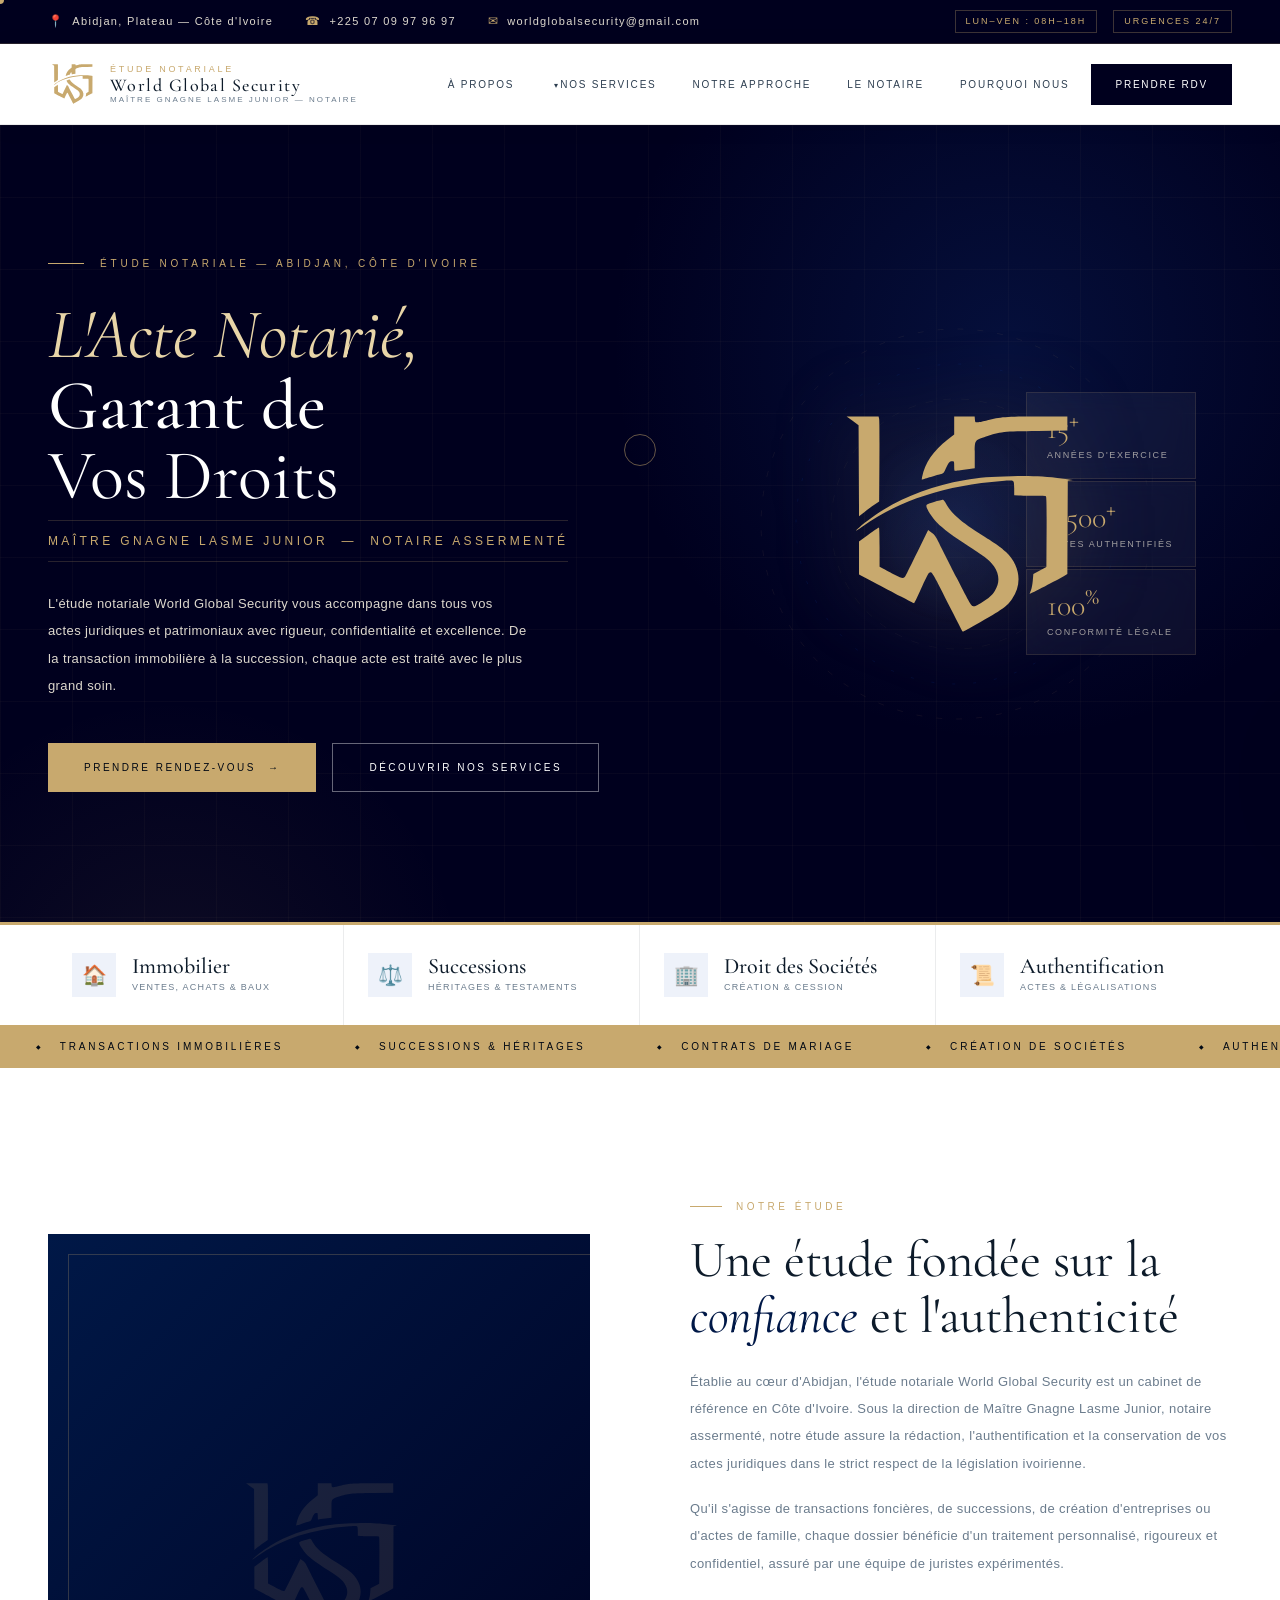
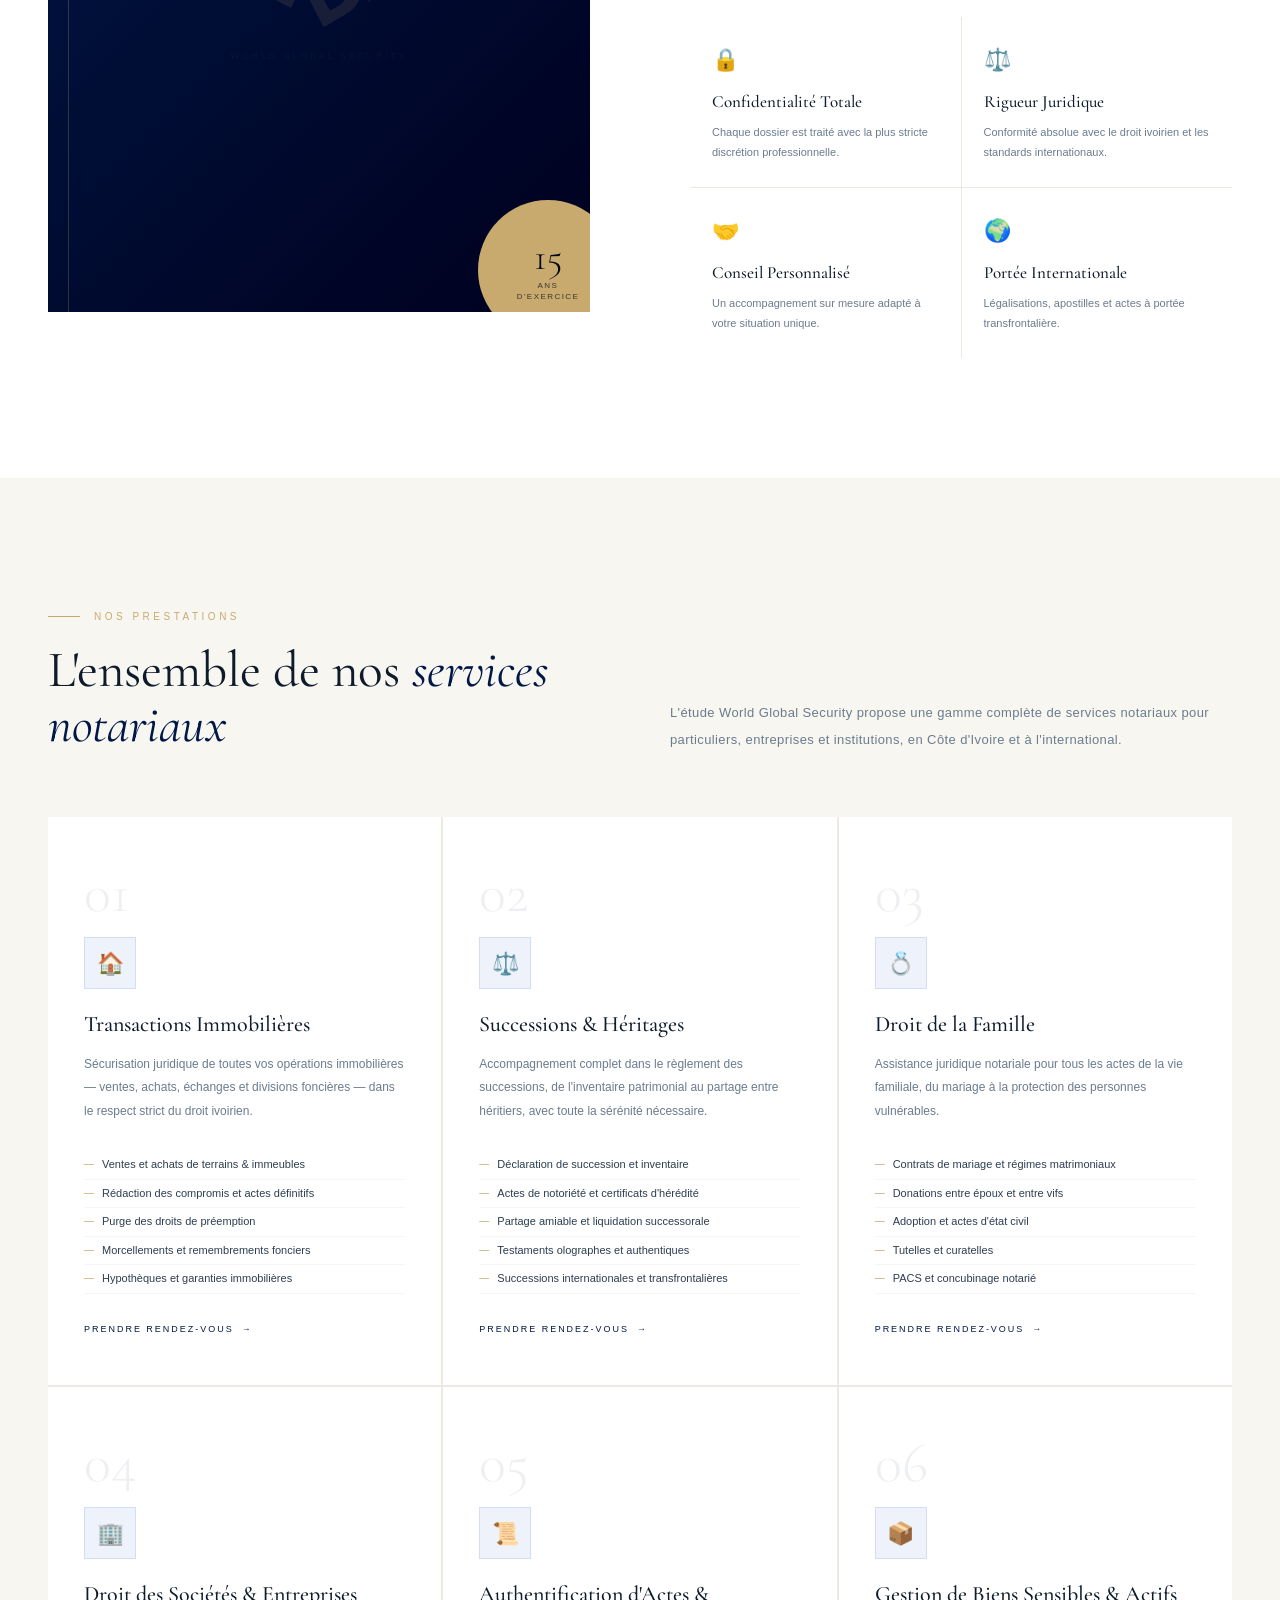
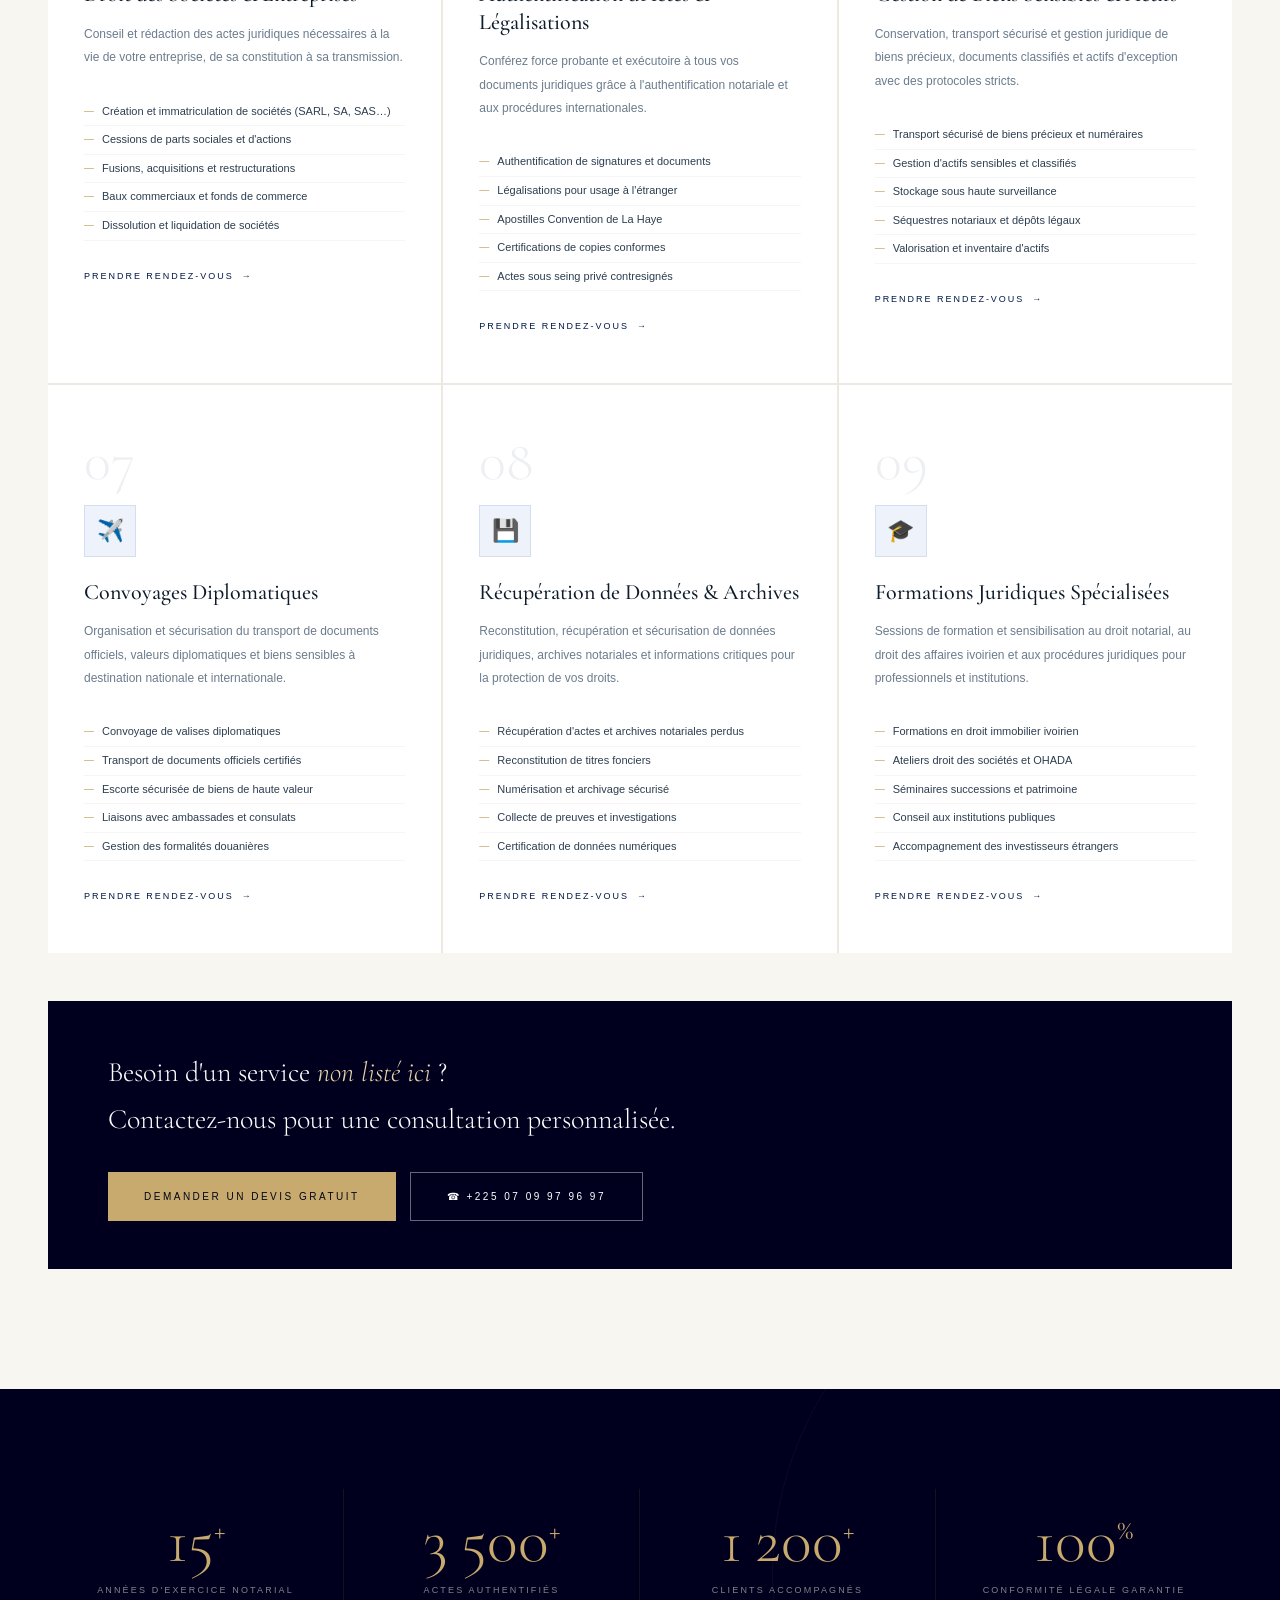
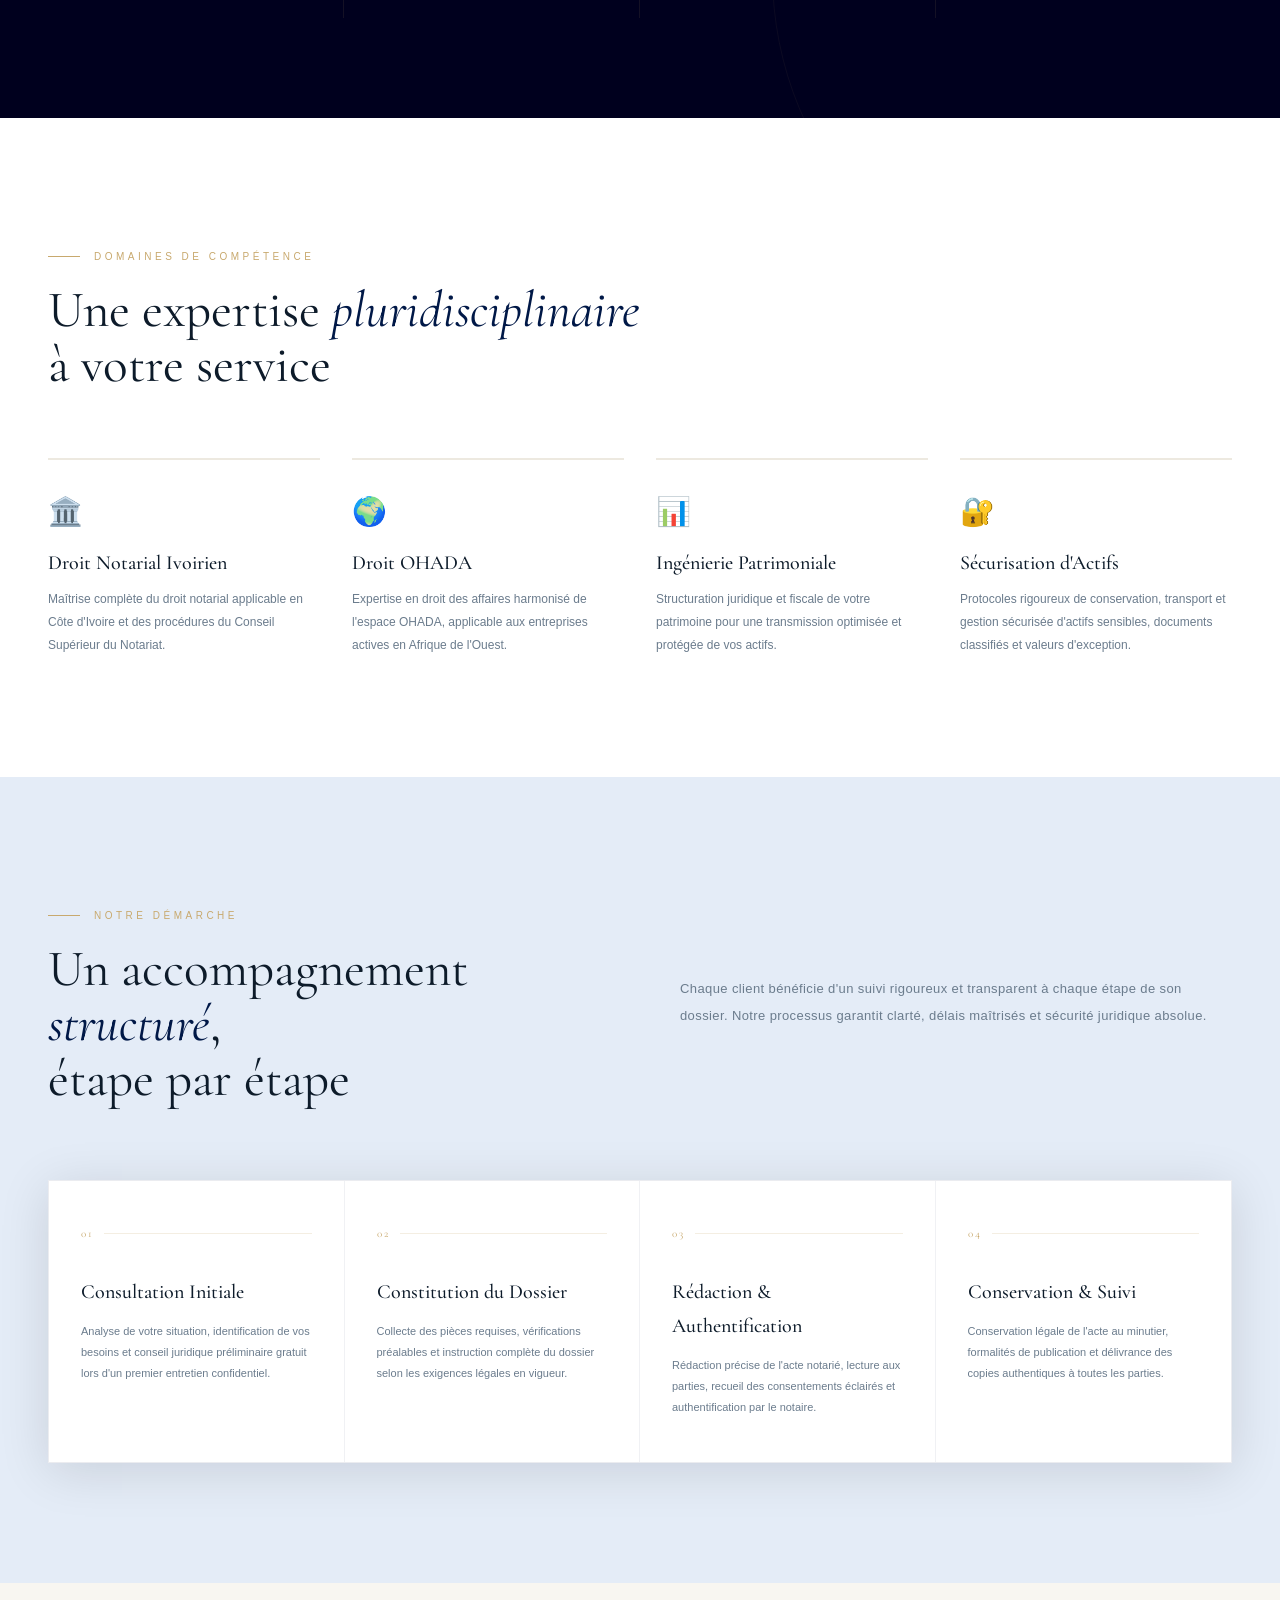
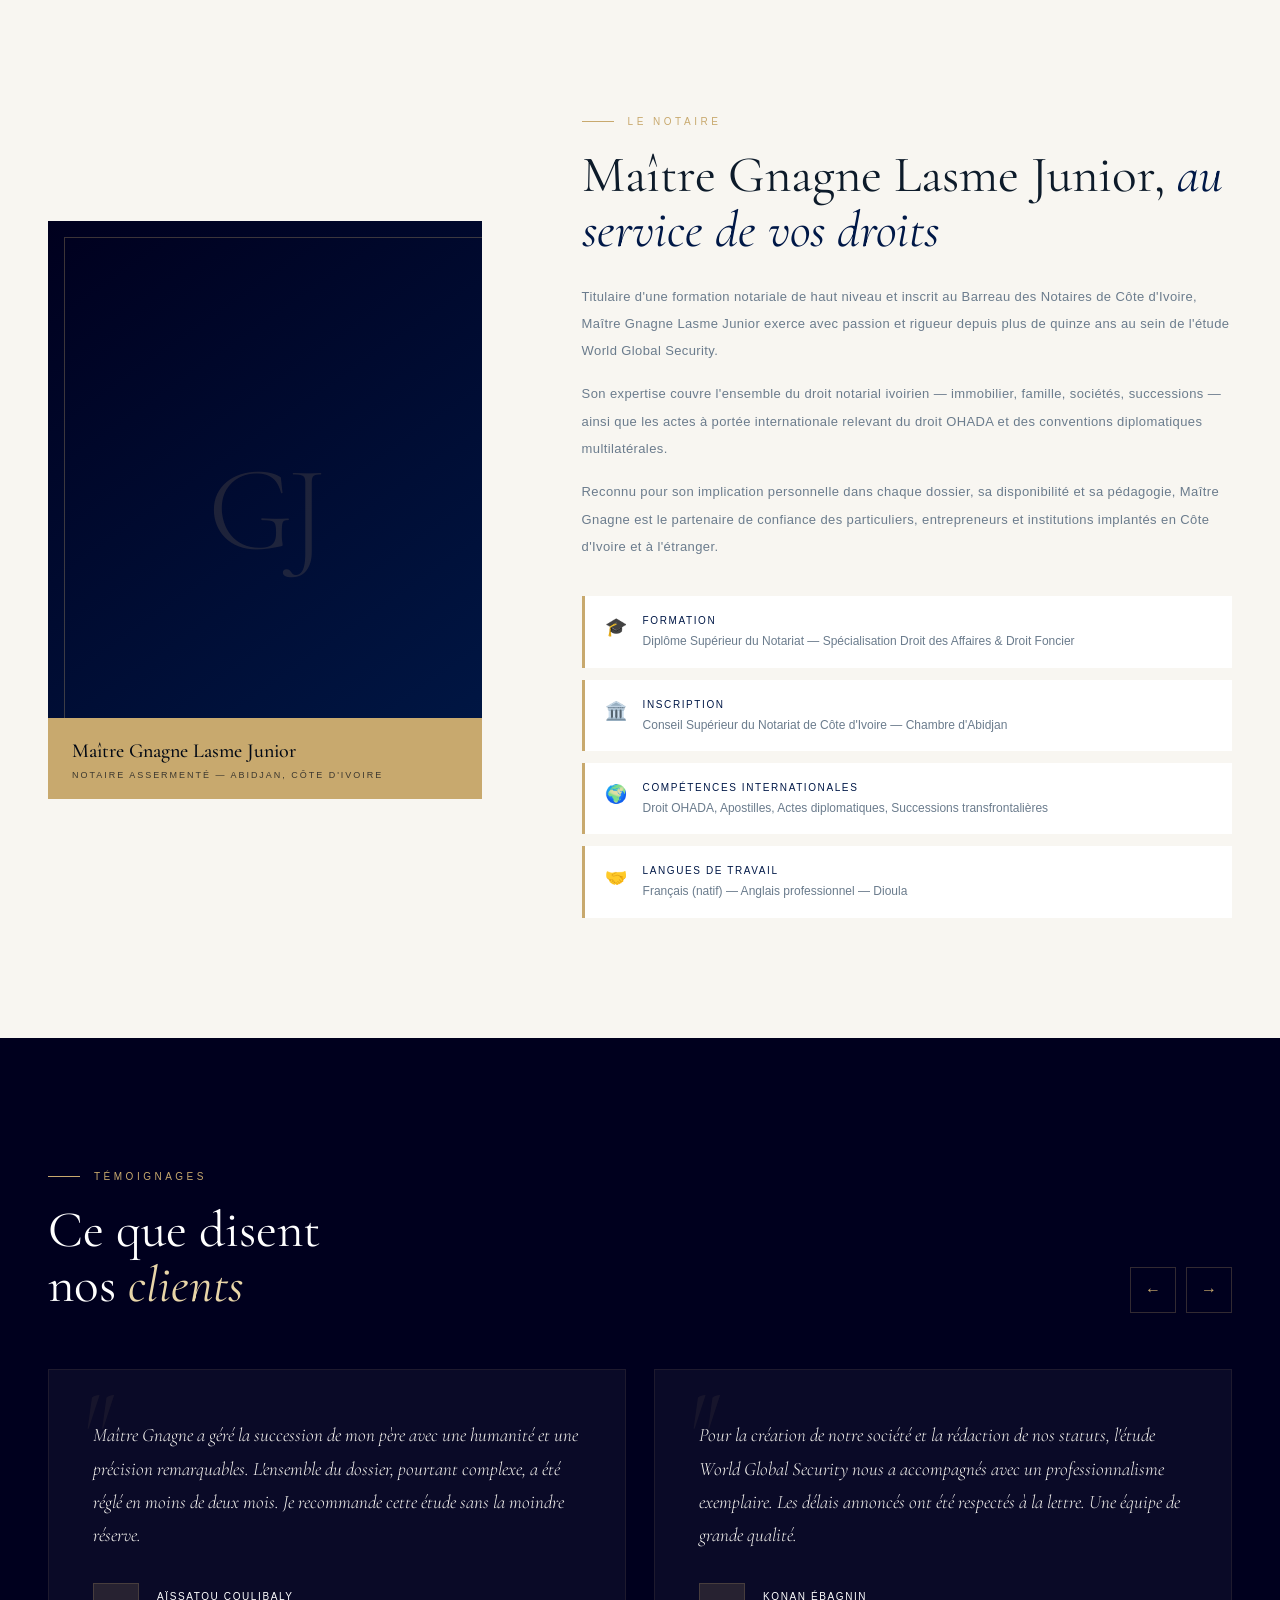
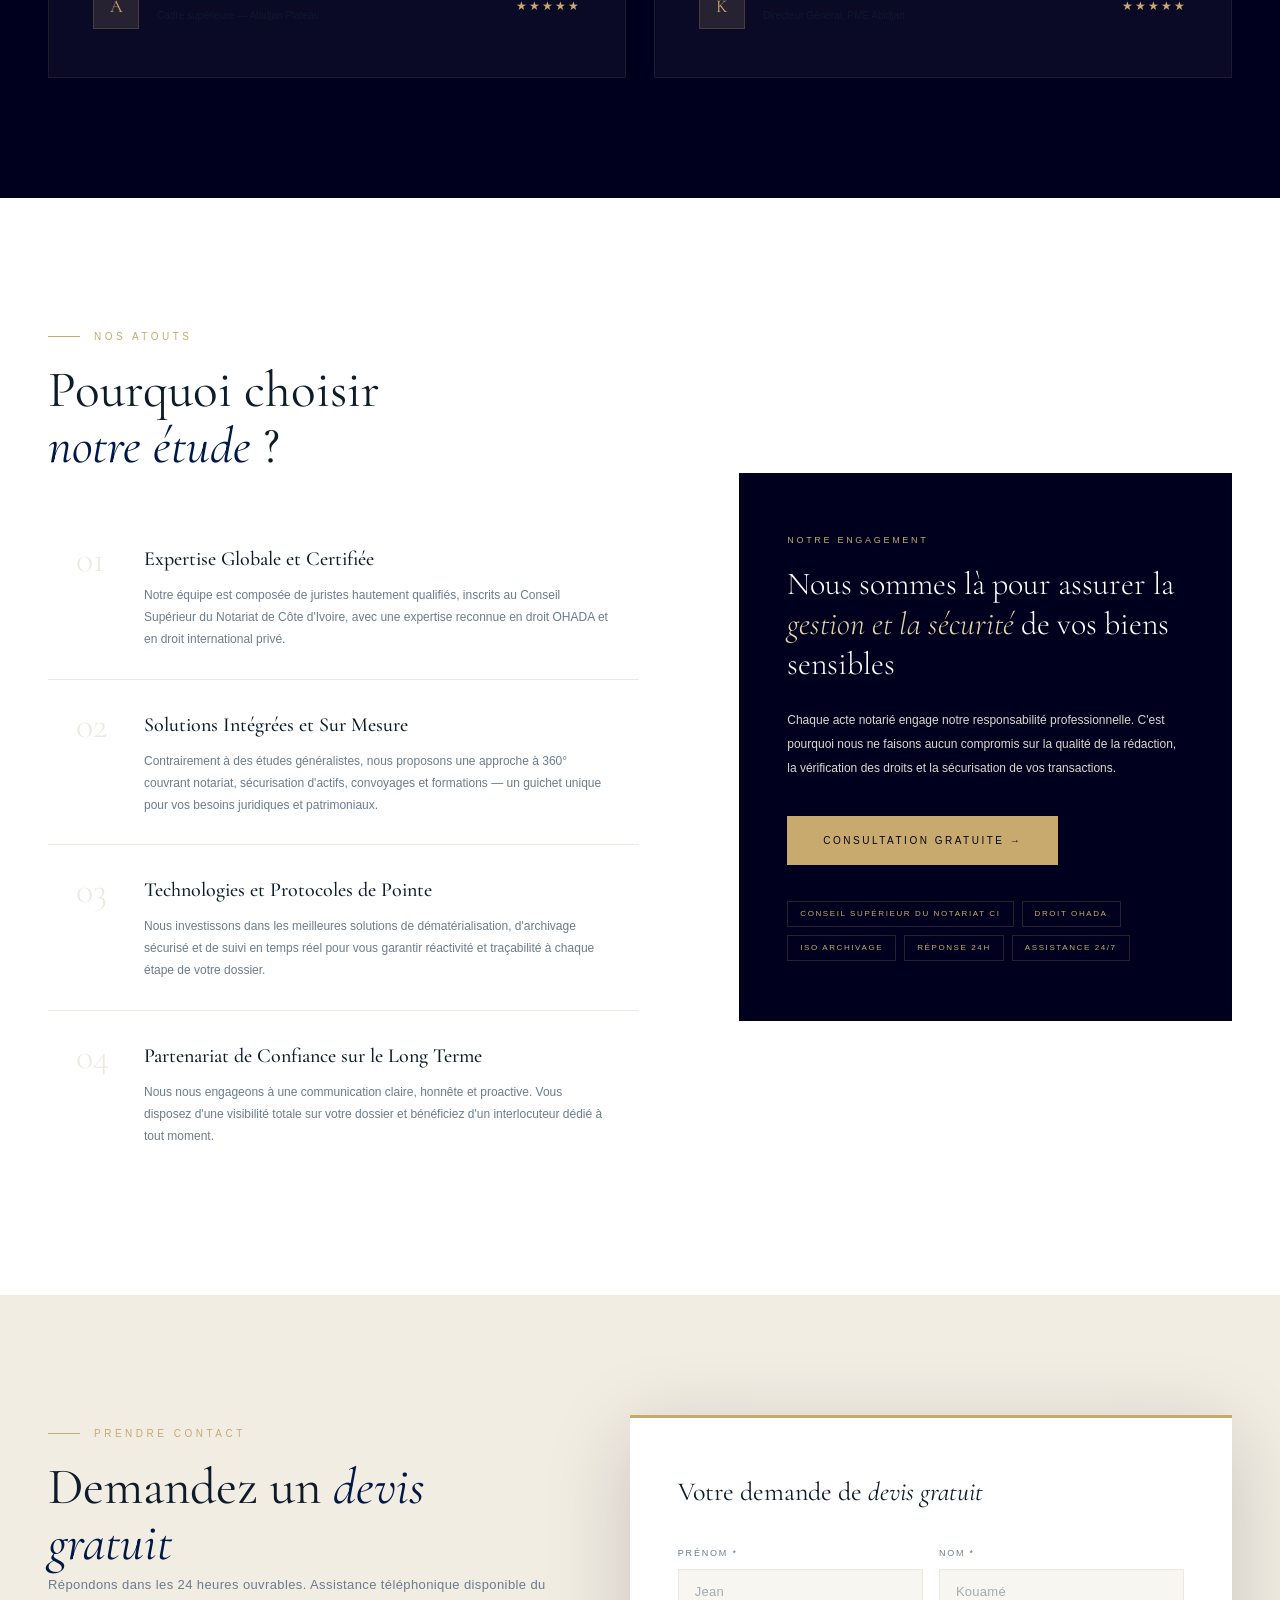
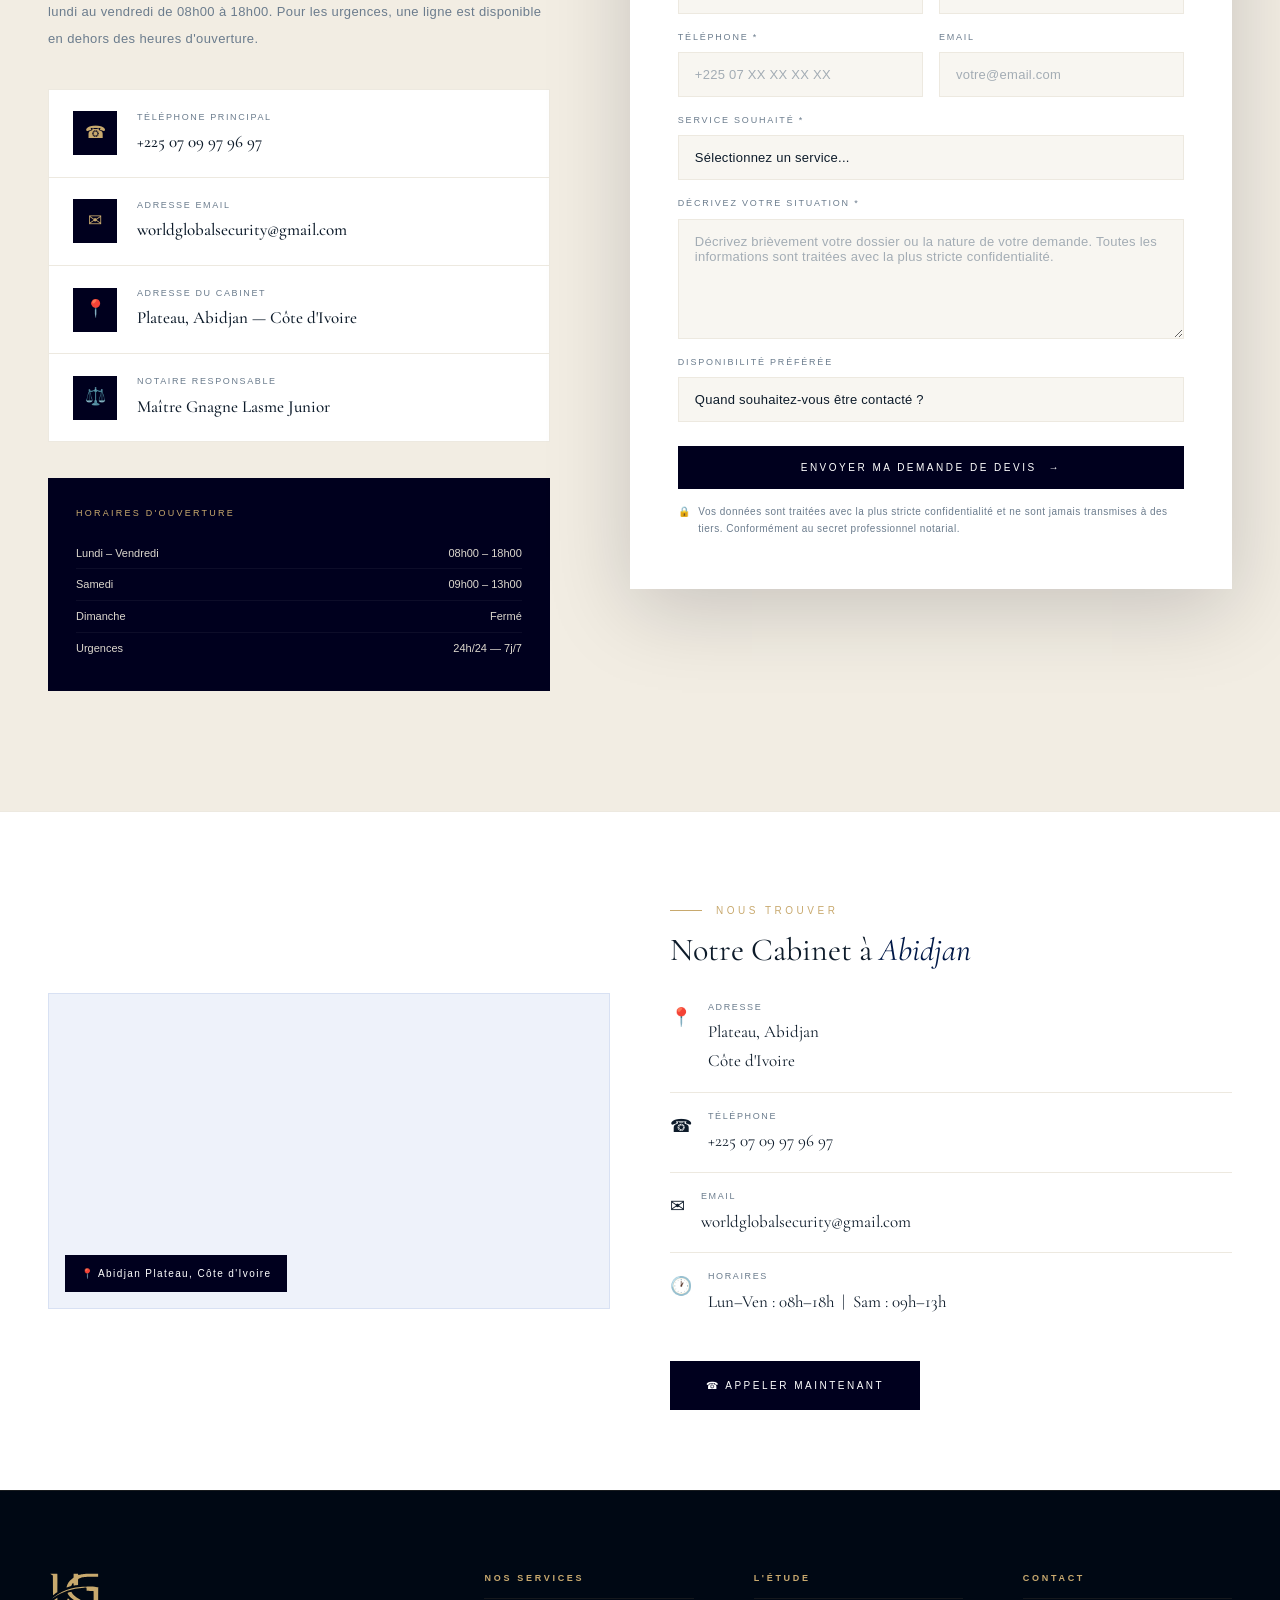
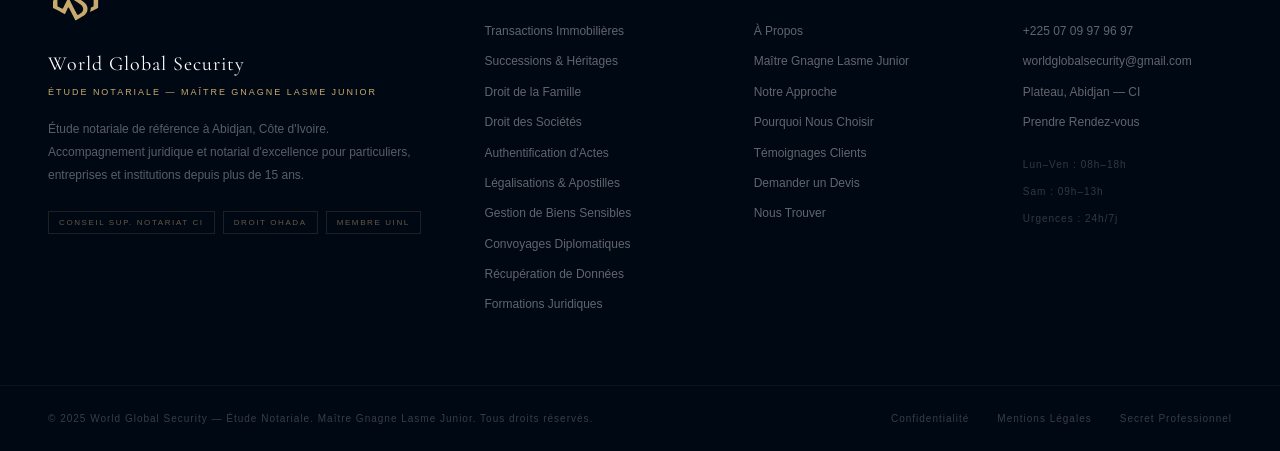
==== commit 146dcbd3: "Update index.html" ====
--- a/index.html
+++ b/index.html
@@ -3,8 +3,8 @@
 <head>
 <meta charset="UTF-8">
 <meta name="viewport" content="width=device-width, initial-scale=1.0">
-<title>World Global Security — Étude Notariale | Maître Gnagne Junior | Abidjan</title>
-<meta name="description" content="Étude notariale World Global Security — Maître Gnagne Junior, Notaire à Abidjan, Côte d'Ivoire. Immobilier, successions, sociétés, mariages, authentification d'actes.">
+<title>World Global Security — Étude Notariale | Maître Gnagne Lasme Junior | Abidjan</title>
+<meta name="description" content="Étude notariale World Global Security — Maître Gnagne Lasme Junior, Notaire à Abidjan, Côte d'Ivoire. Immobilier, successions, sociétés, mariages, authentification d'actes.">
 <link rel="preconnect" href="https://fonts.googleapis.com">
 <link href="https://fonts.googleapis.com/css2?family=Cormorant+Garamond:ital,wght@0,300;0,400;0,500;0,600;1,300;1,400;1,500&family=Cormorant:wght@300;400;500&display=swap" rel="stylesheet">
 
@@ -1559,7 +1559,7 @@
       <div class="nav-brand-block">
         <span class="nav-brand-top">Étude Notariale</span>
         <span class="nav-brand-main">World Global Security</span>
-        <span class="nav-brand-sub">Maître Gnagne Junior — Notaire</span>
+        <span class="nav-brand-sub">Maître Gnagne Lasme Junior — Notaire</span>
       </div>
     </a>
 
@@ -1606,7 +1606,7 @@
         <strong>Garant de</strong>
         Vos Droits
       </h1>
-      <div class="hero-notary-name">Maître Gnagne Junior &nbsp;—&nbsp; Notaire Assermenté</div>
+      <div class="hero-notary-name">Maître Gnagne Lasme Junior &nbsp;—&nbsp; Notaire Assermenté</div>
       <p class="hero-desc">
         L'étude notariale World Global Security vous accompagne dans tous vos actes juridiques
         et patrimoniaux avec rigueur, confidentialité et excellence. De la transaction immobilière
@@ -1751,7 +1751,7 @@
         <h2 class="section-title-dark">Une étude fondée sur la <em>confiance</em> et l'authenticité</h2>
         <p class="section-body-dark">
           Établie au cœur d'Abidjan, l'étude notariale World Global Security est un cabinet
-          de référence en Côte d'Ivoire. Sous la direction de Maître Gnagne Junior, notaire
+          de référence en Côte d'Ivoire. Sous la direction de Maître Gnagne Lasme Junior, notaire
           assermenté, notre étude assure la rédaction, l'authentification et la conservation
           de vos actes juridiques dans le strict respect de la législation ivoirienne.
         </p>
@@ -2062,17 +2062,17 @@
         <div class="maitre-portrait-frame">
           <div class="maitre-initials">GJ</div>
           <div class="maitre-ribbon">
-            <div class="maitre-ribbon-name">Maître Gnagne Junior</div>
+            <div class="maitre-ribbon-name">Maître Gnagne Lasme Junior</div>
             <div class="maitre-ribbon-title">Notaire Assermenté — Abidjan, Côte d'Ivoire</div>
           </div>
         </div>
       </div>
       <div class="maitre-text reveal reveal-d2">
         <div class="section-eyebrow">Le Notaire</div>
-        <h2 class="section-title-dark">Maître Gnagne Junior, <em>au service de vos droits</em></h2>
+        <h2 class="section-title-dark">Maître Gnagne Lasme Junior, <em>au service de vos droits</em></h2>
         <p class="section-body-dark">
           Titulaire d'une formation notariale de haut niveau et inscrit au Barreau des Notaires
-          de Côte d'Ivoire, Maître Gnagne Junior exerce avec passion et rigueur depuis plus de
+          de Côte d'Ivoire, Maître Gnagne Lasme Junior exerce avec passion et rigueur depuis plus de
           quinze ans au sein de l'étude World Global Security.
         </p>
         <p class="section-body-dark">
@@ -2287,7 +2287,7 @@
             <div class="devis-contact-icon">⚖️</div>
             <div>
               <div class="devis-contact-label">Notaire Responsable</div>
-              <div class="devis-contact-val">Maître Gnagne Junior</div>
+              <div class="devis-contact-val">Maître Gnagne Lasme Junior</div>
             </div>
           </div>
         </div>
@@ -2444,7 +2444,7 @@
         </g>
       </svg>
       <div class="footer-brand-name">World Global Security</div>
-      <div class="footer-brand-sub">Étude Notariale — Maître Gnagne Junior</div>
+      <div class="footer-brand-sub">Étude Notariale — Maître Gnagne Lasme Junior</div>
       <div class="footer-brand-desc">
         Étude notariale de référence à Abidjan, Côte d'Ivoire. Accompagnement juridique
         et notarial d'excellence pour particuliers, entreprises et institutions depuis plus
@@ -2479,7 +2479,7 @@
       <h4>L'Étude</h4>
       <ul>
         <li><a href="#apropos">À Propos</a></li>
-        <li><a href="#maitre">Maître Gnagne Junior</a></li>
+        <li><a href="#maitre">Maître Gnagne Lasme Junior</a></li>
         <li><a href="#methode">Notre Approche</a></li>
         <li><a href="#pourquoi">Pourquoi Nous Choisir</a></li>
         <li><a href="#temoignages">Témoignages Clients</a></li>
@@ -2506,7 +2506,7 @@
   </div>
 
   <div class="footer-bottom">
-    <div class="footer-copy">© 2025 World Global Security — Étude Notariale. Maître Gnagne Junior. Tous droits réservés.</div>
+    <div class="footer-copy">© 2025 World Global Security — Étude Notariale. Maître Gnagne Lasme Junior. Tous droits réservés.</div>
     <div class="footer-legal">
       <a href="#">Confidentialité</a>
       <a href="#">Mentions Légales</a>
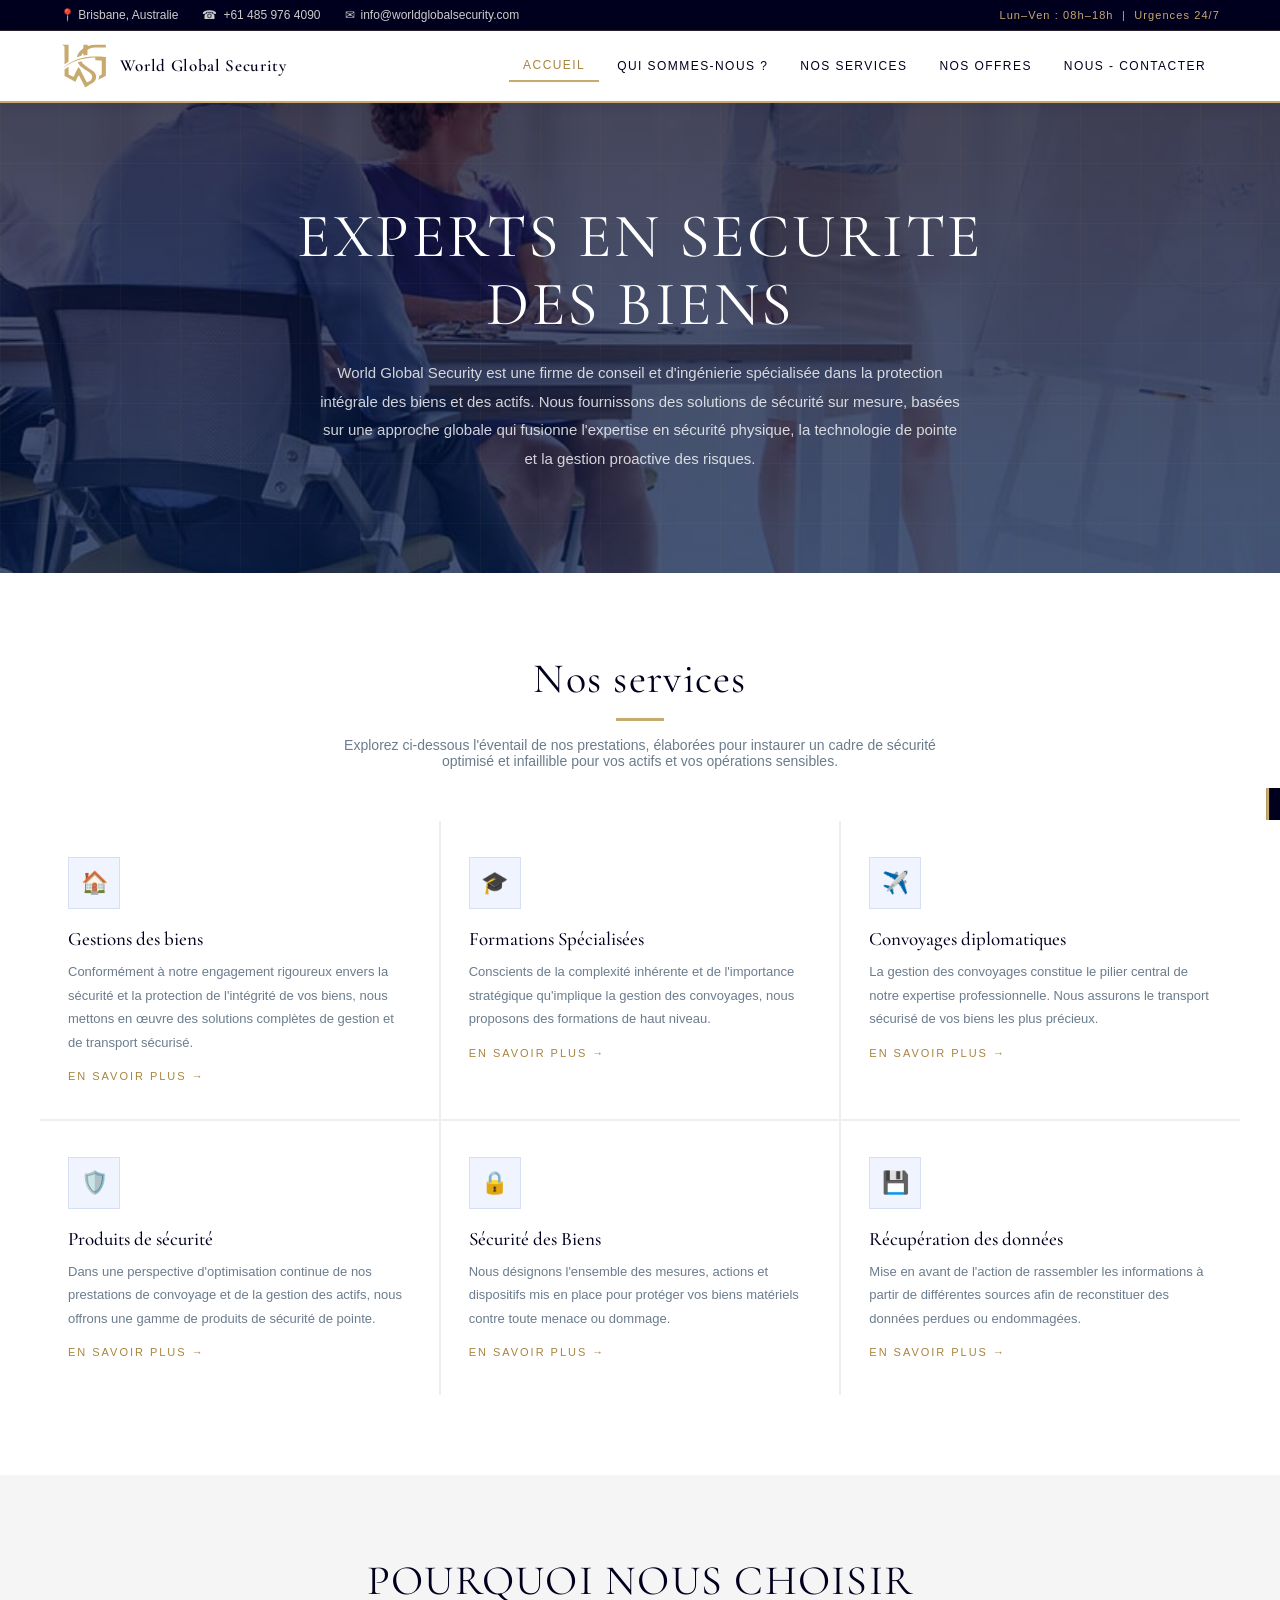
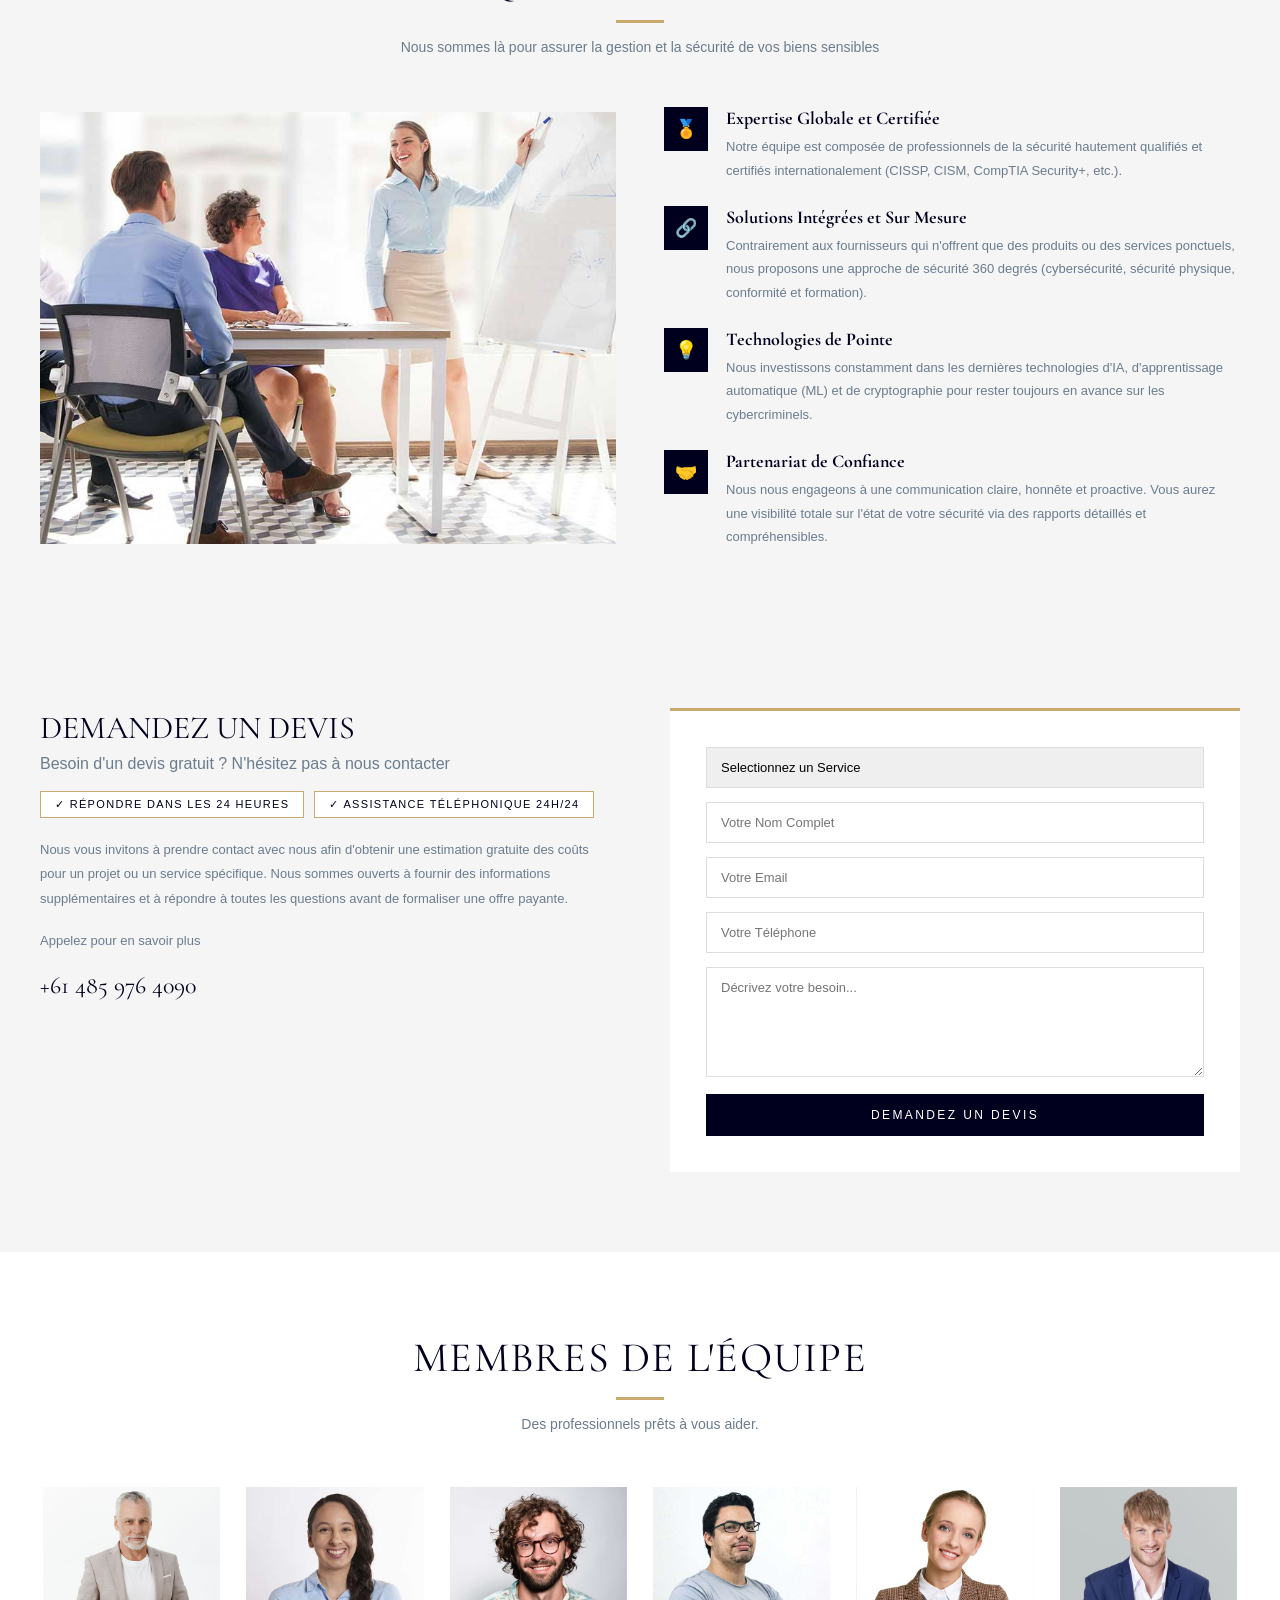
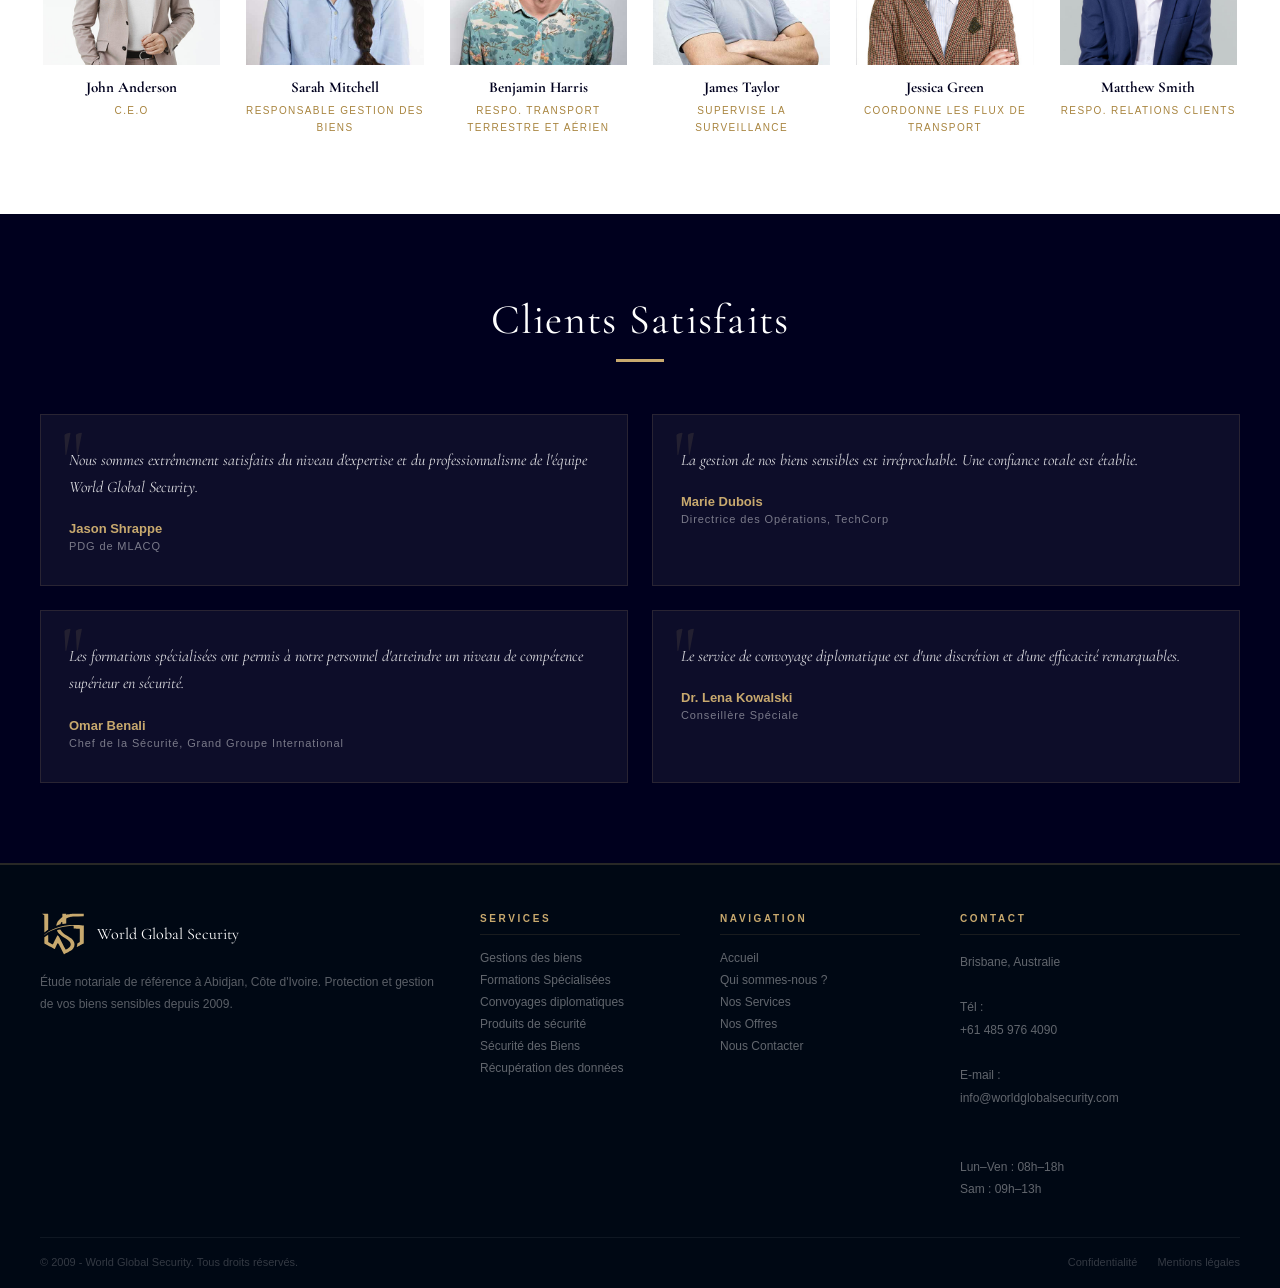
==== commit b2cbe295: "Add files via upload" ====
--- a/index.html
+++ b/index.html
@@ -3,2630 +3,754 @@
 <head>
 <meta charset="UTF-8">
 <meta name="viewport" content="width=device-width, initial-scale=1.0">
-<title>World Global Security — Étude Notariale | Maître Gnagne Lasme Junior | Abidjan</title>
-<meta name="description" content="Étude notariale World Global Security — Maître Gnagne Lasme Junior, Notaire à Abidjan, Côte d'Ivoire. Immobilier, successions, sociétés, mariages, authentification d'actes.">
+<meta name="description" content="World Global Security — Étude Notariale, Abidjan Côte d'Ivoire. Gestion et sécurité de vos biens.">
+<meta name="keywords" content="notaire abidjan, étude notariale côte d'ivoire, world global security, actes notariés">
+<title>Accueil | World Global Security</title>
+<link rel="icon" type="image/svg+xml" href="data:image/svg+xml,<svg xmlns='http://www.w3.org/2000/svg' viewBox='0 0 100 100'><circle cx='50' cy='50' r='50' fill='%2300001e'/><text y='.9em' font-size='60' x='50%' text-anchor='middle' dy='.1em' fill='%23c8a96e'>W</text></svg>">
 <link rel="preconnect" href="https://fonts.googleapis.com">
-<link href="https://fonts.googleapis.com/css2?family=Cormorant+Garamond:ital,wght@0,300;0,400;0,500;0,600;1,300;1,400;1,500&family=Cormorant:wght@300;400;500&display=swap" rel="stylesheet">
-
+<link href="https://fonts.googleapis.com/css2?family=Cormorant+Garamond:ital,wght@0,300;0,400;0,500;0,600;1,300;1,400&display=swap" rel="stylesheet">
 <style>
-/* ═══════════════════════════════════════════════
-   RESET & ROOT VARIABLES
-═══════════════════════════════════════════════ */
+/* ── RESET ── */
 *, *::before, *::after { box-sizing: border-box; margin: 0; padding: 0; }
-
+html { scroll-behavior: smooth; }
+body { font-family: 'Segoe UI', Arial, sans-serif; font-size: 15px; color: #222; background: #fff; }
+a { text-decoration: none; color: inherit; }
+img { max-width: 100%; height: auto; display: block; }
+ul { list-style: none; }
+
+/* ── VARIABLES ── */
 :root {
-  /* Dark palette */
-  --navy:       #00001e;
-  --deep:       #000814;
-  --midnight:   #000d2e;
-  --blue-dark:  #001847;
-  --blue-mid:   #0a2a6e;
-  --blue-accent:#1a4db0;
-
-  /* Light palette */
-  --cream:      #f8f6f1;
-  --cream-dark: #ede9e0;
-  --parchment:  #f2ede3;
-  --white:      #ffffff;
-  --light-blue: #eef2fa;
-  --light-blue2:#e4ecf7;
-
-  /* Gold */
-  --gold:       #c8a96e;
-  --gold-dark:  #a8843e;
-  --gold-light: #e8d5a8;
-
-  /* Text */
-  --text-dark:  #0d1b2a;
-  --text-mid:   #2d3e50;
-  --text-light: #6b7c8d;
-  --text-white: #f4f2ee;
-  --offwhite:   #ddd8ce;
-
-  /* Fonts */
-  --font-serif: 'Cormorant Garamond', 'Baskerville', 'Book Antiqua', Georgia, serif;
-  --font-deco:  'Cormorant', 'Cormorant Garamond', Georgia, serif;
-  --font-sans:  'Futura', 'Century Gothic', 'Gill Sans', 'Trebuchet MS', sans-serif;
-
-  --transition: 0.45s cubic-bezier(0.25, 0.46, 0.45, 0.94);
-  --shadow-sm:  0 2px 20px rgba(0,8,20,0.08);
-  --shadow-md:  0 8px 48px rgba(0,8,20,0.12);
-  --shadow-lg:  0 20px 80px rgba(0,8,20,0.18);
-}
-
-html { scroll-behavior: smooth; font-size: 16px; }
-
-body {
-  background: var(--white);
-  color: var(--text-dark);
-  font-family: var(--font-sans);
-  line-height: 1.7;
-  overflow-x: hidden;
-}
-
-::-webkit-scrollbar { width: 3px; }
-::-webkit-scrollbar-track { background: var(--cream); }
-::-webkit-scrollbar-thumb { background: var(--gold); }
-
-img { max-width: 100%; }
-
-/* ═══════════════════════════════════════════════
-   CURSOR CUSTOM
-═══════════════════════════════════════════════ */
-.cursor {
-  width: 8px; height: 8px;
-  background: var(--gold);
-  border-radius: 50%;
-  position: fixed; pointer-events: none; z-index: 10000;
-  transform: translate(-50%,-50%);
-  transition: transform 0.1s ease, width 0.2s, height 0.2s;
-}
-.cursor-ring {
-  width: 32px; height: 32px;
-  border: 1px solid rgba(200,169,110,0.5);
-  border-radius: 50%;
-  position: fixed; pointer-events: none; z-index: 9999;
-  transform: translate(-50%,-50%);
-  transition: all 0.3s cubic-bezier(0.25,0.46,0.45,0.94);
-}
-
-/* ═══════════════════════════════════════════════
-   TOP INFO BAR
-═══════════════════════════════════════════════ */
+  --navy:   #00001e;
+  --dark:   #000814;
+  --blue:   #001847;
+  --mid:    #0a2a6e;
+  --accent: #1a4db0;
+  --gold:   #c8a96e;
+  --gold2:  #a8843e;
+  --white:  #ffffff;
+  --grey:   #f5f5f5;
+  --grey2:  #eeeeee;
+  --text:   #333333;
+  --light:  #6b7c8d;
+  --font-serif: 'Cormorant Garamond', Georgia, serif;
+}
+
+/* ── TOPBAR ── */
 .topbar {
   background: var(--navy);
-  padding: 10px 0;
+  color: #ccc;
+  font-size: 12px;
+  padding: 8px 0;
   border-bottom: 1px solid rgba(200,169,110,0.2);
 }
-.topbar-inner {
-  max-width: 1320px; margin: 0 auto; padding: 0 48px;
+.topbar .wrap {
+  max-width: 1200px; margin: 0 auto; padding: 0 20px;
   display: flex; justify-content: space-between; align-items: center;
-  flex-wrap: wrap; gap: 8px;
-}
-.topbar-left {
-  display: flex; gap: 32px; align-items: center;
-}
-.topbar-item {
-  display: flex; align-items: center; gap: 8px;
-  font-family: var(--font-sans);
-  font-size: 11px; letter-spacing: 0.12em; color: var(--offwhite);
-}
-.topbar-item span.icon { color: var(--gold); font-size: 12px; }
-.topbar-item a { color: var(--offwhite); text-decoration: none; transition: color var(--transition); }
-.topbar-item a:hover { color: var(--gold); }
-
-.topbar-right {
-  display: flex; gap: 16px; align-items: center;
-}
-.topbar-badge {
-  font-family: var(--font-sans);
-  font-size: 9px; letter-spacing: 0.22em; text-transform: uppercase;
-  color: var(--gold); border: 1px solid rgba(200,169,110,0.3);
-  padding: 3px 10px;
-}
-
-/* ═══════════════════════════════════════════════
-   NAVIGATION
-═══════════════════════════════════════════════ */
+  flex-wrap: wrap; gap: 6px;
+}
+.topbar a { color: #ccc; transition: color .2s; }
+.topbar a:hover { color: var(--gold); }
+.topbar-left { display: flex; gap: 24px; align-items: center; flex-wrap: wrap; }
+.topbar-left span { display: flex; align-items: center; gap: 6px; }
+.topbar-right { font-size: 11px; letter-spacing: .1em; color: var(--gold); }
+
+/* ── NAV ── */
 nav {
-  position: sticky; top: 0; z-index: 900;
   background: var(--white);
-  border-bottom: 1px solid rgba(0,8,20,0.08);
-  box-shadow: var(--shadow-sm);
-  transition: all var(--transition);
-}
-nav.dark-nav {
-  background: rgba(0,8,20,0.97);
-  border-bottom-color: rgba(200,169,110,0.15);
-}
-
+  border-bottom: 2px solid var(--gold);
+  position: sticky; top: 0; z-index: 500;
+  box-shadow: 0 2px 12px rgba(0,0,0,.08);
+}
 .nav-inner {
-  max-width: 1320px; margin: 0 auto; padding: 0 48px;
+  max-width: 1200px; margin: 0 auto; padding: 0 20px;
   display: flex; align-items: center; justify-content: space-between;
-  height: 80px;
-}
-
+  height: 70px;
+}
 .nav-logo {
-  display: flex; align-items: center; gap: 14px;
-  text-decoration: none; flex-shrink: 0;
-}
-.nav-logo-shield {
-  width: 48px; height: 48px;
-  display: flex; align-items: center; justify-content: center;
-}
-.nav-logo-shield svg { width: 44px; height: 44px; }
-
-.nav-brand-block { display: flex; flex-direction: column; line-height: 1.15; }
-.nav-brand-top {
-  font-family: var(--font-sans);
-  font-size: 9px; letter-spacing: 0.3em; text-transform: uppercase;
-  color: var(--gold);
-}
-.nav-brand-main {
-  font-family: var(--font-serif);
-  font-size: 18px; font-weight: 500; letter-spacing: 0.08em;
-  color: var(--text-dark);
-}
-.nav-brand-sub {
-  font-family: var(--font-sans);
-  font-size: 8px; letter-spacing: 0.25em; text-transform: uppercase;
-  color: var(--text-light);
-}
-nav.dark-nav .nav-brand-main { color: var(--text-white); }
-nav.dark-nav .nav-brand-sub { color: var(--offwhite); }
-
-.nav-links {
-  display: flex; align-items: center; gap: 8px;
-  list-style: none;
-}
-.nav-links > li { position: relative; }
-.nav-links > li > a {
-  font-family: var(--font-sans);
-  font-size: 10px; letter-spacing: 0.18em; text-transform: uppercase;
-  color: var(--text-mid); text-decoration: none;
-  padding: 8px 14px; display: block;
-  transition: color var(--transition);
-  position: relative;
-}
-.nav-links > li > a::after {
-  content: ''; position: absolute;
-  bottom: 0; left: 14px; right: 14px; height: 1px;
-  background: var(--gold); transform: scaleX(0);
-  transition: transform var(--transition);
-}
-.nav-links > li > a:hover { color: var(--gold-dark); }
-.nav-links > li > a:hover::after { transform: scaleX(1); }
-nav.dark-nav .nav-links > li > a { color: var(--offwhite); }
-nav.dark-nav .nav-links > li > a:hover { color: var(--gold); }
+  display: flex; align-items: center; gap: 12px;
+}
+.nav-logo img { height: 48px; width: auto; }
+.nav-logo-text { display: flex; flex-direction: column; line-height: 1.2; }
+.nav-logo-text .brand { font-family: var(--font-serif); font-size: 17px; font-weight: 600; color: var(--navy); letter-spacing: .04em; }
+.nav-logo-text .sub   { font-size: 9px; letter-spacing: .22em; text-transform: uppercase; color: var(--gold2); }
+
+.nav-menu { display: flex; align-items: center; gap: 4px; }
+.nav-menu > li { position: relative; }
+.nav-menu > li > a {
+  display: block; padding: 8px 14px;
+  font-size: 12px; letter-spacing: .12em; text-transform: uppercase;
+  color: var(--navy); font-weight: 500;
+  transition: color .2s;
+}
+.nav-menu > li > a:hover,
+.nav-menu > li > a.active { color: var(--gold2); }
+.nav-menu > li > a.active { border-bottom: 2px solid var(--gold); }
 
 /* Dropdown */
-.has-dropdown { position: relative; }
-.has-dropdown > a::before {
-  content: '▾'; margin-left: 4px; font-size: 8px;
-}
 .dropdown {
   position: absolute; top: 100%; left: 0;
   background: var(--white);
-  border: 1px solid rgba(0,8,20,0.08);
   border-top: 2px solid var(--gold);
-  min-width: 240px;
-  box-shadow: var(--shadow-md);
+  border: 1px solid #ddd;
+  border-top: 2px solid var(--gold);
+  min-width: 210px;
+  box-shadow: 0 6px 24px rgba(0,0,0,.1);
   opacity: 0; pointer-events: none;
-  transform: translateY(8px);
-  transition: opacity var(--transition), transform var(--transition);
-  z-index: 100;
-}
-.has-dropdown:hover .dropdown {
-  opacity: 1; pointer-events: all; transform: translateY(0);
-}
+  transform: translateY(6px);
+  transition: opacity .25s, transform .25s;
+  z-index: 200;
+}
+.has-dropdown:hover .dropdown { opacity: 1; pointer-events: all; transform: translateY(0); }
 .dropdown a {
+  display: block; padding: 10px 18px;
+  font-size: 11px; letter-spacing: .1em; text-transform: uppercase;
+  color: var(--navy); border-bottom: 1px solid #f0f0f0;
+  transition: background .2s, padding-left .2s;
+}
+.dropdown a:last-child { border-bottom: none; }
+.dropdown a:hover { background: #f8f6f0; padding-left: 26px; color: var(--gold2); }
+
+/* Compte / Espace buttons */
+.nav-actions { display: flex; gap: 8px; align-items: center; }
+.btn-sm {
+  font-size: 11px; letter-spacing: .1em; text-transform: uppercase;
+  padding: 7px 16px; border: 1px solid var(--navy);
+  color: var(--navy); font-weight: 500;
+  transition: background .2s, color .2s;
+  cursor: pointer; background: transparent;
+}
+.btn-sm:hover { background: var(--navy); color: var(--white); }
+.btn-sm.filled { background: var(--navy); color: var(--white); }
+.btn-sm.filled:hover { background: var(--blue); }
+
+/* Hamburger */
+.hamburger { display: none; flex-direction: column; gap: 5px; cursor: pointer; background: none; border: none; padding: 4px; }
+.hamburger span { display: block; width: 22px; height: 2px; background: var(--navy); transition: .3s; }
+
+/* ── MODAL LOGIN ── */
+.modal-overlay {
+  position: fixed; inset: 0;
+  background: rgba(0,0,0,.5);
+  z-index: 900; display: none;
+  align-items: center; justify-content: center;
+}
+.modal-overlay.open { display: flex; }
+.modal {
+  background: var(--white); padding: 40px; width: 380px; max-width: 95vw;
+  position: relative;
+  border-top: 3px solid var(--gold);
+  box-shadow: 0 20px 60px rgba(0,0,0,.3);
+}
+.modal h2 { font-family: var(--font-serif); font-size: 22px; color: var(--navy); margin-bottom: 24px; }
+.modal .close {
+  position: absolute; top: 14px; right: 18px;
+  font-size: 22px; cursor: pointer; color: #999;
+  background: none; border: none;
+}
+.modal .close:hover { color: var(--gold2); }
+.modal-field { margin-bottom: 16px; }
+.modal-field label { font-size: 11px; letter-spacing: .15em; text-transform: uppercase; color: var(--light); display: block; margin-bottom: 6px; }
+.modal-field input {
+  width: 100%; padding: 11px 14px;
+  border: 1px solid #ddd; font-size: 13px;
+  outline: none; transition: border-color .2s;
+}
+.modal-field input:focus { border-color: var(--gold); }
+.modal-check { display: flex; align-items: center; gap: 8px; font-size: 12px; margin-bottom: 20px; color: var(--light); }
+.modal-check input { width: auto; }
+.modal-forgot { font-size: 11px; color: var(--gold2); margin-bottom: 20px; display: block; cursor: pointer; }
+.modal-btn {
+  width: 100%; padding: 13px;
+  background: var(--navy); color: var(--white);
+  font-size: 12px; letter-spacing: .15em; text-transform: uppercase;
+  border: none; cursor: pointer; transition: background .2s;
+}
+.modal-btn:hover { background: var(--blue); }
+.modal-register { font-size: 12px; color: var(--light); margin-top: 16px; text-align: center; }
+.modal-register a { color: var(--gold2); text-decoration: underline; }
+
+/* ── HERO BANNER ── */
+.hero {
+  background: linear-gradient(135deg, var(--navy) 0%, var(--blue) 60%, var(--mid) 100%);
+  color: var(--white);
+  padding: 100px 20px;
+  text-align: center;
+  position: relative; overflow: hidden;
+}
+.hero::before {
+  content: '';
+  position: absolute; inset: 0;
+  background-image: linear-gradient(rgba(200,169,110,.04) 1px, transparent 1px),
+    linear-gradient(90deg, rgba(200,169,110,.04) 1px, transparent 1px);
+  background-size: 60px 60px;
+}
+.hero-inner { position: relative; z-index: 1; max-width: 800px; margin: 0 auto; }
+.hero h1 {
+  font-family: var(--font-serif);
+  font-size: clamp(32px,5vw,62px); font-weight: 400;
+  letter-spacing: .04em; line-height: 1.1;
+  margin-bottom: 20px;
+}
+.hero p { font-size: 15px; line-height: 1.9; color: rgba(255,255,255,.8); max-width: 640px; margin: 0 auto; }
+
+/* ── PAGE HERO (sub pages) ── */
+.page-hero {
+  background: linear-gradient(135deg, var(--navy) 0%, var(--blue) 100%);
+  padding: 60px 20px;
+  text-align: center;
+  color: var(--white);
+  border-bottom: 3px solid var(--gold);
+}
+.page-hero h1 {
+  font-family: var(--font-serif);
+  font-size: clamp(28px,4vw,48px); font-weight: 400;
+  letter-spacing: .04em;
+}
+.page-hero p { font-size: 13px; letter-spacing: .2em; text-transform: uppercase; color: var(--gold); margin-top: 8px; }
+
+/* ── SECTION COMMONS ── */
+.section { padding: 80px 20px; }
+.section-dark { background: var(--navy); color: var(--white); }
+.section-grey { background: var(--grey); }
+.section-white { background: var(--white); }
+.wrap { max-width: 1200px; margin: 0 auto; }
+.wrap-sm { max-width: 960px; margin: 0 auto; }
+
+.section-heading {
+  text-align: center; margin-bottom: 52px;
+}
+.section-heading h2 {
+  font-family: var(--font-serif);
+  font-size: clamp(26px,3.5vw,42px); font-weight: 400;
+  color: var(--navy); letter-spacing: .03em;
+}
+.section-dark .section-heading h2 { color: var(--white); }
+.section-heading .gold-line {
+  width: 48px; height: 3px; background: var(--gold);
+  margin: 14px auto 16px;
+}
+.section-heading p { font-size: 14px; color: var(--light); max-width: 600px; margin: 0 auto; }
+.section-dark .section-heading p { color: rgba(255,255,255,.6); }
+
+/* ── SERVICES GRID ── */
+.services-grid {
+  display: grid; grid-template-columns: repeat(3,1fr); gap: 2px;
+  background: var(--grey2);
+}
+.service-box {
+  background: var(--white); padding: 36px 28px;
+  transition: background .3s, box-shadow .3s;
+  cursor: pointer;
+}
+.service-box:hover { background: var(--navy); box-shadow: 0 4px 24px rgba(0,0,0,.12); }
+.service-box:hover h3, .service-box:hover p { color: var(--white); }
+.service-box:hover .service-icon { background: rgba(255,255,255,.1); border-color: rgba(200,169,110,.4); }
+.service-icon {
+  width: 52px; height: 52px;
+  background: #f0f4ff; border: 1px solid rgba(26,77,176,.12);
+  display: flex; align-items: center; justify-content: center;
+  font-size: 22px; margin-bottom: 18px;
+  transition: background .3s, border-color .3s;
+}
+.service-box h3 {
+  font-family: var(--font-serif);
+  font-size: 19px; font-weight: 500; color: var(--navy);
+  margin-bottom: 10px; transition: color .3s;
+}
+.service-box p { font-size: 13px; line-height: 1.8; color: var(--light); transition: color .3s; }
+.service-box .read-more {
+  display: inline-block; margin-top: 16px;
+  font-size: 11px; letter-spacing: .18em; text-transform: uppercase;
+  color: var(--gold2); transition: gap .2s;
+}
+.service-box:hover .read-more { color: var(--gold); }
+
+/* ── WHY US ── */
+.why-grid { display: grid; grid-template-columns: 1fr 1fr; gap: 48px; align-items: center; }
+.why-img img { width: 100%; }
+.why-points { display: flex; flex-direction: column; gap: 24px; }
+.why-point { display: flex; gap: 18px; align-items: flex-start; }
+.why-point-icon {
+  width: 44px; height: 44px; flex-shrink: 0;
+  background: var(--navy); color: var(--gold);
+  display: flex; align-items: center; justify-content: center;
+  font-size: 18px;
+}
+.why-point h4 { font-family: var(--font-serif); font-size: 18px; color: var(--navy); margin-bottom: 6px; }
+.why-point p  { font-size: 13px; line-height: 1.8; color: var(--light); }
+
+/* ── DEVIS FORM ── */
+.devis-section { background: var(--grey); padding: 80px 20px; }
+.devis-inner { display: grid; grid-template-columns: 1fr 1fr; gap: 60px; align-items: start; }
+.devis-left h2 { font-family: var(--font-serif); font-size: 32px; font-weight: 400; color: var(--navy); margin-bottom: 8px; }
+.devis-left h3 { font-size: 16px; font-weight: 400; color: var(--light); margin-bottom: 18px; }
+.devis-tags { display: flex; gap: 10px; flex-wrap: wrap; margin-bottom: 20px; }
+.devis-tag {
+  background: var(--white); border: 1px solid var(--gold);
+  font-size: 11px; letter-spacing: .12em; text-transform: uppercase;
+  color: var(--navy); padding: 6px 14px;
+}
+.devis-left p { font-size: 13px; line-height: 1.85; color: var(--light); margin-bottom: 18px; }
+.devis-phone { font-family: var(--font-serif); font-size: 24px; color: var(--navy); }
+.devis-phone a { color: var(--navy); transition: color .2s; }
+.devis-phone a:hover { color: var(--gold2); }
+
+.devis-right { background: var(--white); padding: 36px; border-top: 3px solid var(--gold); }
+.devis-right select, .devis-right input[type=text], .devis-right input[type=email], .devis-right textarea {
+  width: 100%; padding: 12px 14px; margin-bottom: 14px;
+  border: 1px solid #ddd; font-size: 13px; font-family: inherit;
+  outline: none; transition: border-color .2s;
+  appearance: none;
+}
+.devis-right select:focus, .devis-right input:focus, .devis-right textarea:focus { border-color: var(--gold); }
+.devis-right textarea { min-height: 110px; resize: vertical; }
+.devis-submit {
+  width: 100%; padding: 14px;
+  background: var(--navy); color: var(--white);
+  font-size: 12px; letter-spacing: .2em; text-transform: uppercase;
+  border: none; cursor: pointer; transition: background .2s;
+}
+.devis-submit:hover { background: var(--blue); }
+
+/* ── TEAM ── */
+.team-grid {
+  display: grid; grid-template-columns: repeat(6,1fr); gap: 20px;
+}
+@media (max-width: 1000px) { .team-grid { grid-template-columns: repeat(3,1fr); } }
+@media (max-width: 600px) { .team-grid { grid-template-columns: repeat(2,1fr); } }
+.team-card { text-align: center; }
+.team-card img {
+  width: 100%; aspect-ratio: 1/1; object-fit: cover;
+  border: 3px solid transparent;
+  transition: border-color .3s;
+}
+.team-card:hover img { border-color: var(--gold); }
+.team-card h4 { font-family: var(--font-serif); font-size: 15px; color: var(--navy); margin: 10px 0 4px; }
+.team-card span { font-size: 10px; letter-spacing: .14em; text-transform: uppercase; color: var(--gold2); }
+
+/* ── TESTIMONIALS ── */
+.testi-grid { display: grid; grid-template-columns: 1fr 1fr; gap: 24px; }
+@media (max-width: 700px) { .testi-grid { grid-template-columns: 1fr; } }
+.testi-card {
+  background: rgba(255,255,255,.05);
+  border: 1px solid rgba(200,169,110,.15);
+  padding: 32px 28px;
+  position: relative;
+}
+.testi-card::before {
+  content: '"'; font-family: var(--font-serif); font-size: 80px;
+  color: rgba(200,169,110,.12); position: absolute; top: 4px; left: 20px; line-height: 1;
+}
+.testi-card p { font-family: var(--font-serif); font-size: 16px; font-style: italic; line-height: 1.7; color: rgba(255,255,255,.85); margin-bottom: 20px; }
+.testi-card .author strong { font-size: 13px; color: var(--gold); display: block; }
+.testi-card .author span { font-size: 11px; color: rgba(255,255,255,.45); letter-spacing: .08em; }
+
+/* ── STATS ── */
+.stats-grid { display: grid; grid-template-columns: repeat(3,1fr); gap: 0; }
+.stat-block { padding: 40px 24px; text-align: center; border-right: 1px solid rgba(200,169,110,.12); }
+.stat-block:last-child { border-right: none; }
+.stat-block .num { font-family: var(--font-serif); font-size: 52px; font-weight: 300; color: var(--gold); line-height: 1; }
+.stat-block .lbl { font-size: 11px; letter-spacing: .2em; text-transform: uppercase; color: rgba(255,255,255,.5); margin-top: 8px; }
+
+/* ── ABOUT PAGE ── */
+.about-grid { display: grid; grid-template-columns: 1fr 1fr; gap: 60px; align-items: center; }
+.about-text h3 { font-family: var(--font-serif); font-size: 28px; font-weight: 400; color: var(--navy); margin-bottom: 18px; }
+.about-text p { font-size: 14px; line-height: 1.9; color: var(--light); margin-bottom: 14px; }
+.about-img img { width: 100%; }
+
+/* ── CONTENT DETAIL PAGE ── */
+.detail-grid { display: grid; grid-template-columns: 1.1fr 1fr; gap: 60px; align-items: start; }
+.detail-content h2 { font-family: var(--font-serif); font-size: 26px; font-weight: 500; color: var(--navy); margin: 0 0 14px; padding-top: 28px; border-top: 2px solid var(--grey2); }
+.detail-content h2:first-child { border-top: none; padding-top: 0; }
+.detail-content p { font-size: 13px; line-height: 1.9; color: var(--light); margin-bottom: 20px; }
+.detail-cards { display: flex; flex-direction: column; gap: 2px; margin-bottom: 32px; }
+.detail-card {
+  background: var(--grey); padding: 22px 24px;
+  border-left: 3px solid var(--gold);
+}
+.detail-card h3 { font-family: var(--font-serif); font-size: 17px; color: var(--navy); margin-bottom: 6px; }
+.detail-card p { font-size: 12px; line-height: 1.7; color: var(--light); margin: 0; }
+
+/* ── PRICING ── */
+.pricing-grid { display: grid; grid-template-columns: repeat(3,1fr); gap: 24px; }
+@media (max-width: 900px) { .pricing-grid { grid-template-columns: 1fr; max-width: 420px; margin: 0 auto; } }
+.pricing-card {
+  border: 1px solid var(--grey2); padding: 40px 32px; text-align: center;
+  transition: border-color .3s, transform .3s, box-shadow .3s;
+}
+.pricing-card.featured {
+  border-color: var(--gold);
+  transform: translateY(-8px);
+  box-shadow: 0 8px 40px rgba(0,0,0,.1);
+}
+.pricing-card:hover { border-color: var(--gold); box-shadow: 0 8px 40px rgba(0,0,0,.08); }
+.pricing-card .tier { font-size: 10px; letter-spacing: .28em; text-transform: uppercase; color: var(--light); margin-bottom: 10px; }
+.pricing-card h3 { font-family: var(--font-serif); font-size: 24px; color: var(--navy); margin-bottom: 6px; }
+.pricing-card .price { font-family: var(--font-serif); font-size: 48px; font-weight: 300; color: var(--navy); line-height: 1; margin: 16px 0 4px; }
+.pricing-card .price span { font-size: 16px; }
+.pricing-card .period { font-size: 11px; color: var(--light); margin-bottom: 28px; }
+.pricing-card ul { text-align: left; margin-bottom: 28px; }
+.pricing-card li {
+  font-size: 13px; padding: 8px 0;
+  border-bottom: 1px solid var(--grey2);
   display: flex; align-items: center; gap: 10px;
-  padding: 12px 20px;
-  font-family: var(--font-sans);
-  font-size: 10px; letter-spacing: 0.14em; text-transform: uppercase;
-  color: var(--text-mid); text-decoration: none;
-  border-bottom: 1px solid rgba(0,8,20,0.05);
-  transition: background var(--transition), color var(--transition), padding-left var(--transition);
-}
-.dropdown a:last-child { border-bottom: none; }
-.dropdown a:hover {
-  background: var(--light-blue);
-  color: var(--blue-dark);
-  padding-left: 28px;
-}
-.dropdown a .d-icon { color: var(--gold); font-size: 13px; }
-
-.nav-cta {
-  font-family: var(--font-sans);
-  font-size: 10px; letter-spacing: 0.2em; text-transform: uppercase;
-  background: var(--navy); color: var(--white) !important;
-  padding: 12px 24px !important;
-  text-decoration: none;
-  transition: background var(--transition) !important;
-  border: none; cursor: pointer;
-}
-.nav-cta:hover { background: var(--gold-dark) !important; color: var(--white) !important; }
-.nav-cta::after { display: none !important; }
-
-.hamburger {
-  display: none; flex-direction: column; gap: 5px;
-  cursor: pointer; padding: 8px; background: none; border: none;
-}
-.hamburger span { display: block; width: 24px; height: 1.5px; background: var(--text-dark); transition: var(--transition); }
-nav.dark-nav .hamburger span { background: var(--white); }
-
-/* Mobile menu */
-.mobile-nav {
-  position: fixed; inset: 0; z-index: 800;
-  background: var(--navy);
-  display: flex; flex-direction: column;
-  align-items: center; justify-content: center;
-  gap: 28px;
-  opacity: 0; pointer-events: none;
-  transition: opacity var(--transition);
-}
-.mobile-nav.open { opacity: 1; pointer-events: all; }
-.mobile-nav a {
-  font-family: var(--font-serif);
-  font-size: 28px; font-weight: 300; color: var(--text-white);
-  text-decoration: none; letter-spacing: 0.05em;
-  transition: color var(--transition);
-}
-.mobile-nav a:hover { color: var(--gold); }
-.mobile-close {
-  position: absolute; top: 24px; right: 32px;
-  font-size: 28px; color: var(--gold);
-  cursor: pointer; background: none; border: none;
-}
-
-/* ═══════════════════════════════════════════════
-   SHARED UTILITIES
-═══════════════════════════════════════════════ */
-.container { max-width: 1320px; margin: 0 auto; padding: 0 48px; }
-.container-sm { max-width: 960px; margin: 0 auto; padding: 0 48px; }
-
-.section-eyebrow {
-  display: inline-flex; align-items: center; gap: 14px;
-  font-family: var(--font-sans);
-  font-size: 10px; letter-spacing: 0.35em; text-transform: uppercase;
-  color: var(--gold); margin-bottom: 18px;
-}
-.section-eyebrow::before {
-  content: ''; display: block;
-  width: 32px; height: 1px; background: var(--gold);
-}
-
-.section-title-dark {
-  font-family: var(--font-serif);
-  font-size: clamp(36px, 4vw, 60px);
-  font-weight: 400; line-height: 1.08;
-  color: var(--text-dark);
-}
-.section-title-dark em { font-style: italic; color: var(--blue-dark); }
-
-.section-title-light {
-  font-family: var(--font-serif);
-  font-size: clamp(36px, 4vw, 60px);
-  font-weight: 400; line-height: 1.08;
-  color: var(--white);
-}
-.section-title-light em { font-style: italic; color: var(--gold-light); }
-
-.section-body-dark {
-  font-family: var(--font-sans);
-  font-size: 13px; line-height: 2.1; color: var(--text-light);
-  letter-spacing: 0.03em;
-}
-.section-body-light {
-  font-family: var(--font-sans);
-  font-size: 13px; line-height: 2.1; color: var(--offwhite);
-  letter-spacing: 0.03em;
-}
-
-/* Reveal animation */
-.reveal {
-  opacity: 0; transform: translateY(28px);
-  transition: opacity 0.85s ease, transform 0.85s ease;
-}
-.reveal.in { opacity: 1; transform: translateY(0); }
-.reveal-d1 { transition-delay: 0.12s; }
-.reveal-d2 { transition-delay: 0.24s; }
-.reveal-d3 { transition-delay: 0.36s; }
-.reveal-d4 { transition-delay: 0.48s; }
-
-/* Gold divider */
-.gold-rule {
-  display: flex; align-items: center; gap: 16px;
-  margin: 24px 0;
-}
-.gold-rule::before, .gold-rule::after {
-  content: ''; flex: 1; height: 1px; background: var(--gold);
-  opacity: 0.3;
-}
-.gold-rule span {
-  font-size: 10px; color: var(--gold); letter-spacing: 0.3em;
-}
-
-/* Buttons */
-.btn-navy {
-  display: inline-flex; align-items: center; gap: 12px;
-  font-family: var(--font-sans);
-  font-size: 10px; letter-spacing: 0.25em; text-transform: uppercase;
+  color: var(--text);
+}
+.pricing-card li .ok { color: #27ae60; }
+.pricing-card li .no { color: #ccc; }
+.pricing-btn {
+  display: block; width: 100%; padding: 13px;
   background: var(--navy); color: var(--white);
-  padding: 16px 36px; text-decoration: none; border: none; cursor: pointer;
-  transition: background var(--transition), transform var(--transition);
-  position: relative; overflow: hidden;
-}
-.btn-navy::before {
-  content: ''; position: absolute; inset: 0;
-  background: var(--blue-accent);
-  transform: translateX(-101%);
-  transition: transform 0.5s cubic-bezier(0.77,0,0.175,1);
-}
-.btn-navy span, .btn-navy svg { position: relative; z-index: 1; }
-.btn-navy:hover::before { transform: translateX(0); }
-.btn-navy:hover { transform: translateY(-2px); }
-
-.btn-gold {
-  display: inline-flex; align-items: center; gap: 12px;
-  font-family: var(--font-sans);
-  font-size: 10px; letter-spacing: 0.25em; text-transform: uppercase;
-  background: var(--gold); color: var(--deep);
-  padding: 16px 36px; text-decoration: none; border: none; cursor: pointer;
-  transition: background var(--transition), transform var(--transition);
-}
-.btn-gold:hover { background: var(--gold-dark); transform: translateY(-2px); }
-
-.btn-outline-white {
-  display: inline-flex; align-items: center; gap: 12px;
-  font-family: var(--font-sans);
-  font-size: 10px; letter-spacing: 0.25em; text-transform: uppercase;
-  background: transparent; color: var(--white);
-  padding: 15px 36px; text-decoration: none;
-  border: 1px solid rgba(255,255,255,0.4);
-  transition: border-color var(--transition), background var(--transition);
-}
-.btn-outline-white:hover {
-  border-color: var(--gold); background: rgba(200,169,110,0.1); color: var(--gold-light);
-}
-
-.btn-outline-navy {
-  display: inline-flex; align-items: center; gap: 12px;
-  font-family: var(--font-sans);
-  font-size: 10px; letter-spacing: 0.25em; text-transform: uppercase;
-  background: transparent; color: var(--navy);
-  padding: 15px 36px; text-decoration: none;
-  border: 1px solid rgba(0,8,20,0.25);
-  transition: border-color var(--transition), background var(--transition), color var(--transition);
-}
-.btn-outline-navy:hover {
-  border-color: var(--navy); background: var(--navy); color: var(--white);
-}
-
-/* ═══════════════════════════════════════════════
-   HERO — DARK WITH DIAGONAL
-═══════════════════════════════════════════════ */
-#hero {
-  position: relative;
-  min-height: 100vh;
-  background: var(--navy);
-  display: flex; flex-direction: column;
-  overflow: hidden;
-}
-
-.hero-bg-grid {
-  position: absolute; inset: 0; pointer-events: none;
-  background-image:
-    linear-gradient(rgba(200,169,110,0.04) 1px, transparent 1px),
-    linear-gradient(90deg, rgba(200,169,110,0.04) 1px, transparent 1px);
-  background-size: 72px 72px;
-}
-.hero-bg-glow {
-  position: absolute;
-  top: -20%; right: -10%;
-  width: 800px; height: 800px;
-  background: radial-gradient(ellipse, rgba(26,77,176,0.2) 0%, transparent 70%);
-  pointer-events: none;
-}
-.hero-bg-glow2 {
-  position: absolute;
-  bottom: -30%; left: -10%;
-  width: 600px; height: 600px;
-  background: radial-gradient(ellipse, rgba(200,169,110,0.07) 0%, transparent 70%);
-  pointer-events: none;
-}
-
-.hero-main {
-  flex: 1;
-  display: grid; grid-template-columns: 1fr 1fr;
-  align-items: center;
-  max-width: 1320px; margin: 0 auto; padding: 0 48px;
-  width: 100%; padding-top: 60px; padding-bottom: 60px;
-  position: relative; z-index: 2;
-  gap: 80px;
-}
-
-/* Left text */
-.hero-left { max-width: 620px; }
-
-.hero-eyebrow {
-  display: flex; align-items: center; gap: 16px;
-  font-family: var(--font-sans);
-  font-size: 10px; letter-spacing: 0.38em; text-transform: uppercase;
-  color: var(--gold); margin-bottom: 28px;
-  opacity: 0; animation: slideUp 0.8s 0.4s ease forwards;
-}
-.hero-eyebrow::before {
-  content: ''; width: 36px; height: 1px; background: var(--gold);
-}
-
-.hero-title {
-  font-family: var(--font-serif);
-  font-size: clamp(44px, 5.5vw, 82px);
-  font-weight: 400; line-height: 1.0;
-  color: var(--white); margin-bottom: 8px;
-  opacity: 0; animation: slideUp 0.9s 0.6s ease forwards;
-}
-.hero-title em {
-  font-style: italic; color: var(--gold-light); display: block;
-}
-.hero-title strong {
-  font-weight: 500; display: block;
-}
-
-.hero-notary-name {
-  font-family: var(--font-sans);
-  font-size: 12px; letter-spacing: 0.28em; text-transform: uppercase;
-  color: var(--gold); margin-bottom: 28px;
-  opacity: 0; animation: slideUp 0.9s 0.75s ease forwards;
-  padding: 10px 0; border-top: 1px solid rgba(200,169,110,0.2);
-  border-bottom: 1px solid rgba(200,169,110,0.2);
-  display: inline-block;
-}
-
-.hero-desc {
-  font-family: var(--font-sans);
-  font-size: 13px; line-height: 2.1; color: var(--offwhite);
-  letter-spacing: 0.03em; max-width: 480px; margin-bottom: 44px;
-  opacity: 0; animation: slideUp 0.9s 0.9s ease forwards;
-}
-
-.hero-actions {
-  display: flex; gap: 16px; flex-wrap: wrap;
-  opacity: 0; animation: slideUp 0.9s 1.1s ease forwards;
-}
-
-/* Right visual */
-.hero-right {
-  display: flex; justify-content: center; align-items: center;
-  position: relative;
-  opacity: 0; animation: fadeIn 1.2s 0.8s ease forwards;
-}
-
-.hero-shield-wrap {
-  position: relative; width: 420px; height: 420px;
-  display: flex; align-items: center; justify-content: center;
-}
-
-.hero-rings {
-  position: absolute; inset: 0;
-  animation: rotateSlow 20s linear infinite;
-}
-.hero-rings-r {
-  position: absolute; inset: 0;
-  animation: rotateSlow 14s linear infinite reverse;
-}
-
-.hero-shield-main {
-  width: 240px; position: relative; z-index: 2;
-  filter: drop-shadow(0 0 40px rgba(200,169,110,0.25));
-  animation: float 7s ease-in-out infinite;
-}
-
-.hero-info-cards {
-  position: absolute; right: -30px;
-  display: flex; flex-direction: column; gap: 2px;
-}
-.hero-info-card {
-  background: rgba(255,255,255,0.05);
-  border: 1px solid rgba(200,169,110,0.15);
-  backdrop-filter: blur(12px);
-  padding: 14px 20px; min-width: 170px;
-}
-.hero-info-num {
-  font-family: var(--font-serif);
-  font-size: 30px; font-weight: 300; color: var(--gold); line-height: 1;
-}
-.hero-info-label {
-  font-family: var(--font-sans);
-  font-size: 9px; letter-spacing: 0.18em; text-transform: uppercase;
-  color: var(--offwhite); opacity: 0.7; margin-top: 4px;
-}
-
-/* Hero bottom bar */
-.hero-bottom {
-  position: relative; z-index: 2;
-  background: var(--white);
-  border-top: 3px solid var(--gold);
-}
-.hero-bottom-inner {
-  max-width: 1320px; margin: 0 auto; padding: 0 48px;
-  display: grid; grid-template-columns: repeat(4, 1fr);
-}
-.hero-stat {
-  padding: 28px 24px;
-  border-right: 1px solid rgba(0,8,20,0.08);
-  display: flex; align-items: center; gap: 16px;
-}
-.hero-stat:last-child { border-right: none; }
-.hero-stat-icon {
-  width: 44px; height: 44px; flex-shrink: 0;
-  background: var(--light-blue);
-  display: flex; align-items: center; justify-content: center;
-  font-size: 20px;
-}
-.hero-stat-text {}
-.hero-stat-val {
-  font-family: var(--font-serif);
-  font-size: 22px; font-weight: 500; color: var(--text-dark); line-height: 1;
-}
-.hero-stat-lbl {
-  font-family: var(--font-sans);
-  font-size: 9px; letter-spacing: 0.14em; text-transform: uppercase;
-  color: var(--text-light); margin-top: 3px;
-}
-
-/* ═══════════════════════════════════════════════
-   MARQUEE STRIP
-═══════════════════════════════════════════════ */
-.marquee-strip {
-  background: var(--gold);
-  padding: 13px 0; overflow: hidden;
-}
-.marquee-inner {
-  display: flex; white-space: nowrap;
-  animation: marquee 35s linear infinite;
-}
-.marquee-item {
-  font-family: var(--font-sans);
-  font-size: 10px; letter-spacing: 0.28em; text-transform: uppercase;
-  color: var(--deep); padding: 0 36px;
-  display: flex; align-items: center; gap: 16px;
-}
-.marquee-item::before { content: '◆'; font-size: 6px; }
-
-/* ═══════════════════════════════════════════════
-   ABOUT — WHITE BG
-═══════════════════════════════════════════════ */
-#apropos {
-  padding: 120px 0;
-  background: var(--white);
-}
-
-.about-grid {
-  display: grid; grid-template-columns: 1fr 1fr;
-  gap: 100px; align-items: center;
-}
-
-.about-image-col { position: relative; }
-
-.about-frame {
-  position: relative;
-  background: linear-gradient(135deg, var(--blue-dark) 0%, var(--navy) 100%);
-  aspect-ratio: 4/5;
-  overflow: hidden;
-  display: flex; align-items: center; justify-content: center;
-}
-.about-frame::after {
-  content: '';
-  position: absolute;
-  top: 20px; right: -20px; bottom: -20px; left: 20px;
-  border: 1px solid rgba(200,169,110,0.25);
-  pointer-events: none; z-index: 2;
-}
-.about-frame-inner {
-  display: flex; flex-direction: column; align-items: center; gap: 20px;
-  opacity: 0.12;
-}
-.about-frame-inner svg { width: 160px; }
-
-.about-badge {
-  position: absolute; bottom: -28px; right: -28px; z-index: 3;
-  background: var(--gold);
-  width: 140px; height: 140px;
-  border-radius: 50%;
-  display: flex; flex-direction: column;
-  align-items: center; justify-content: center;
+  font-size: 11px; letter-spacing: .18em; text-transform: uppercase;
+  border: none; cursor: pointer; transition: background .2s;
   text-align: center;
 }
-.about-badge-num {
-  font-family: var(--font-serif);
-  font-size: 38px; font-weight: 300; color: var(--deep); line-height: 1;
-}
-.about-badge-label {
-  font-family: var(--font-sans);
-  font-size: 8px; letter-spacing: 0.18em; text-transform: uppercase;
-  color: var(--deep); opacity: 0.7; margin-top: 4px; line-height: 1.4;
-}
-
-.about-text-col {}
-
-.about-text-col .section-title-dark { margin-bottom: 24px; }
-.about-text-col .section-body-dark { margin-bottom: 18px; }
-
-.about-pillars {
-  display: grid; grid-template-columns: 1fr 1fr;
-  gap: 1px; background: var(--cream-dark);
-  margin-top: 40px;
-}
-.about-pillar {
-  background: var(--white);
-  padding: 24px 22px;
-  transition: background var(--transition);
-}
-.about-pillar:hover { background: var(--light-blue); }
-.about-pillar-icon { font-size: 22px; margin-bottom: 10px; display: block; }
-.about-pillar-title {
-  font-family: var(--font-serif);
-  font-size: 17px; font-weight: 500; color: var(--text-dark);
-  margin-bottom: 6px;
-}
-.about-pillar-desc {
-  font-family: var(--font-sans);
-  font-size: 11px; line-height: 1.8; color: var(--text-light);
-}
-
-/* ═══════════════════════════════════════════════
-   SERVICES — CREAM BG
-═══════════════════════════════════════════════ */
-#services {
-  padding: 120px 0;
-  background: var(--cream);
-}
-
-.services-header {
-  display: grid; grid-template-columns: 1fr 1fr;
-  gap: 60px; align-items: end;
-  margin-bottom: 64px;
-}
-
-.services-grid {
-  display: grid; grid-template-columns: repeat(3, 1fr);
-  gap: 2px; background: var(--cream-dark);
-}
-
-.service-card {
-  background: var(--white);
-  padding: 48px 36px;
-  position: relative; overflow: hidden;
-  transition: background var(--transition), transform var(--transition);
-  cursor: pointer;
-}
-.service-card::before {
-  content: ''; position: absolute;
-  top: 0; left: 0; right: 0; height: 3px;
-  background: var(--gold);
-  transform: scaleX(0); transform-origin: left;
-  transition: transform var(--transition);
-}
-.service-card:hover::before { transform: scaleX(1); }
-.service-card:hover { background: var(--light-blue); transform: translateY(-3px); box-shadow: var(--shadow-md); z-index: 1; }
-
-.service-num {
-  font-family: var(--font-serif);
-  font-size: 56px; font-weight: 300; line-height: 1;
-  color: rgba(0,24,71,0.07);
-  margin-bottom: 16px;
-  transition: color var(--transition);
-}
-.service-card:hover .service-num { color: rgba(0,24,71,0.12); }
-
-.service-icon-wrap {
-  width: 52px; height: 52px;
-  background: var(--light-blue);
-  border: 1px solid rgba(26,77,176,0.12);
-  display: flex; align-items: center; justify-content: center;
-  font-size: 22px; margin-bottom: 22px;
-  transition: background var(--transition), border-color var(--transition);
-}
-.service-card:hover .service-icon-wrap {
-  background: var(--navy); border-color: var(--navy);
-}
-
-.service-title {
-  font-family: var(--font-serif);
-  font-size: 22px; font-weight: 500; color: var(--text-dark);
-  margin-bottom: 14px; line-height: 1.25;
-}
-
-.service-desc {
-  font-family: var(--font-sans);
-  font-size: 12px; line-height: 1.95; color: var(--text-light);
-  margin-bottom: 28px;
-}
-
-.service-bullets {
-  list-style: none; margin-bottom: 28px;
-}
-.service-bullets li {
-  font-family: var(--font-sans);
-  font-size: 11px; line-height: 1.6; color: var(--text-mid);
-  padding: 5px 0 5px 18px; position: relative;
-  border-bottom: 1px solid rgba(0,8,20,0.04);
-}
-.service-bullets li::before {
-  content: '—'; position: absolute; left: 0;
-  color: var(--gold); font-size: 10px;
-}
-
-.service-link {
-  font-family: var(--font-sans);
-  font-size: 9px; letter-spacing: 0.22em; text-transform: uppercase;
-  color: var(--blue-dark); text-decoration: none;
-  display: flex; align-items: center; gap: 8px;
-  transition: gap var(--transition), color var(--transition);
-}
-.service-link::after { content: '→'; }
-.service-card:hover .service-link { gap: 16px; color: var(--gold-dark); }
-
-/* Services CTA row */
-.services-cta {
-  margin-top: 48px;
-  background: var(--navy);
-  padding: 48px 60px;
+.pricing-btn:hover { background: var(--gold2); }
+.pricing-card.featured .pricing-btn { background: var(--gold); color: var(--dark); }
+.pricing-card.featured .pricing-btn:hover { background: var(--gold2); color: var(--white); }
+
+/* ── CONTACT PAGE ── */
+.contact-grid { display: grid; grid-template-columns: 1fr 1fr; gap: 48px; }
+.contact-form-wrap { background: var(--white); padding: 36px; border-top: 3px solid var(--gold); }
+.contact-form-wrap h3 { font-family: var(--font-serif); font-size: 22px; color: var(--navy); margin-bottom: 22px; }
+.form-field { margin-bottom: 14px; }
+.form-field input, .form-field textarea, .form-field select {
+  width: 100%; padding: 12px 14px;
+  border: 1px solid #ddd; font-size: 13px; font-family: inherit;
+  outline: none; transition: border-color .2s;
+}
+.form-field input:focus, .form-field textarea:focus { border-color: var(--gold); }
+.form-field textarea { min-height: 120px; resize: vertical; }
+.form-submit {
+  width: 100%; padding: 14px;
+  background: var(--navy); color: var(--white);
+  font-size: 12px; letter-spacing: .2em; text-transform: uppercase;
+  border: none; cursor: pointer; transition: background .2s;
+}
+.form-submit:hover { background: var(--blue); }
+.map-wrap { width: 100%; height: 100%; min-height: 360px; }
+.map-wrap iframe { width: 100%; height: 100%; min-height: 360px; border: none; }
+
+/* ── FOOTER ── */
+footer {
+  background: var(--dark);
+  border-top: 2px solid rgba(200,169,110,.2);
+  padding: 48px 20px 20px;
+}
+.footer-inner {
+  max-width: 1200px; margin: 0 auto;
+  display: grid; grid-template-columns: 2fr 1fr 1fr 1.4fr; gap: 40px;
+  margin-bottom: 36px;
+}
+.footer-brand .logo-wrap { display: flex; align-items: center; gap: 12px; margin-bottom: 16px; }
+.footer-brand .logo-wrap img { height: 46px; width: auto; }
+.footer-brand .logo-wrap .brand { font-family: var(--font-serif); font-size: 16px; color: var(--white); }
+.footer-brand .logo-wrap .sub { font-size: 9px; letter-spacing: .18em; text-transform: uppercase; color: var(--gold); }
+.footer-brand p { font-size: 12px; line-height: 1.85; color: rgba(255,255,255,.35); }
+.footer-col h4 {
+  font-size: 10px; letter-spacing: .26em; text-transform: uppercase;
+  color: var(--gold); margin-bottom: 16px;
+  padding-bottom: 10px; border-bottom: 1px solid rgba(200,169,110,.12);
+}
+.footer-col li { margin-bottom: 8px; }
+.footer-col a { font-size: 12px; color: rgba(255,255,255,.38); transition: color .2s, padding-left .2s; display: block; }
+.footer-col a:hover { color: var(--gold); padding-left: 5px; }
+.footer-col address { font-size: 12px; line-height: 1.9; color: rgba(255,255,255,.38); font-style: normal; }
+.footer-bottom {
+  max-width: 1200px; margin: 0 auto;
+  border-top: 1px solid rgba(255,255,255,.06);
+  padding-top: 18px;
   display: flex; justify-content: space-between; align-items: center;
-  flex-wrap: wrap; gap: 28px;
-}
-.services-cta-text {
-  font-family: var(--font-serif);
-  font-size: 28px; font-weight: 300; color: var(--white);
-}
-.services-cta-text em { font-style: italic; color: var(--gold-light); }
-
-/* ═══════════════════════════════════════════════
-   CHIFFRES — DARK NAVY BG
-═══════════════════════════════════════════════ */
-#chiffres {
-  background: var(--navy);
-  padding: 100px 0;
-  position: relative; overflow: hidden;
-}
-#chiffres::before {
-  content: '';
-  position: absolute; top: -50%; right: -15%;
-  width: 700px; height: 700px;
-  border: 1px solid rgba(200,169,110,0.06);
-  border-radius: 50%; pointer-events: none;
-}
-
-.chiffres-inner {
-  display: grid; grid-template-columns: repeat(4,1fr);
-  gap: 0; position: relative; z-index: 1;
-}
-.chiffre-block {
-  padding: 20px 32px; text-align: center;
-  border-right: 1px solid rgba(200,169,110,0.1);
-}
-.chiffre-block:last-child { border-right: none; }
-.chiffre-val {
-  font-family: var(--font-serif);
-  font-size: clamp(48px,5vw,72px); font-weight: 300;
-  color: var(--gold); line-height: 1;
-}
-.chiffre-val sup { font-size: 0.45em; vertical-align: super; }
-.chiffre-lbl {
-  font-family: var(--font-sans);
-  font-size: 9px; letter-spacing: 0.24em; text-transform: uppercase;
-  color: var(--offwhite); opacity: 0.6; margin-top: 10px;
-}
-
-/* ═══════════════════════════════════════════════
-   EXPERTISE — WHITE BG
-═══════════════════════════════════════════════ */
-#expertise {
-  padding: 120px 0;
-  background: var(--white);
-}
-
-.expertise-header { margin-bottom: 64px; }
-.expertise-grid {
-  display: grid; grid-template-columns: repeat(4, 1fr);
-  gap: 32px;
-}
-.expertise-item {
-  border-top: 2px solid var(--cream-dark);
-  padding-top: 28px;
-  transition: border-color var(--transition);
-}
-.expertise-item:hover { border-top-color: var(--gold); }
-.expertise-item-icon {
-  font-size: 28px; margin-bottom: 16px; display: block;
-}
-.expertise-item-title {
-  font-family: var(--font-serif);
-  font-size: 20px; font-weight: 500; color: var(--text-dark);
-  margin-bottom: 12px; line-height: 1.25;
-}
-.expertise-item-desc {
-  font-family: var(--font-sans);
-  font-size: 12px; line-height: 1.9; color: var(--text-light);
-}
-
-/* ═══════════════════════════════════════════════
-   METHODE — LIGHT BLUE BG
-═══════════════════════════════════════════════ */
-#methode {
-  padding: 120px 0;
-  background: var(--light-blue2);
-}
-
-.methode-header {
-  display: grid; grid-template-columns: 1fr 1fr;
-  gap: 80px; align-items: center; margin-bottom: 72px;
-}
-
-.methode-steps {
-  display: grid; grid-template-columns: repeat(4, 1fr);
-  gap: 0; background: var(--white);
-  border: 1px solid rgba(0,24,71,0.08);
-  box-shadow: var(--shadow-md);
-}
-.methode-step {
-  padding: 44px 32px;
-  border-right: 1px solid rgba(0,24,71,0.06);
-  position: relative;
-  transition: background var(--transition);
-}
-.methode-step:last-child { border-right: none; }
-.methode-step:hover { background: var(--navy); }
-.methode-step:hover .step-num,
-.methode-step:hover .step-title,
-.methode-step:hover .step-desc { color: var(--white); }
-.methode-step:hover .step-num { color: var(--gold); }
-
-.step-num {
-  font-family: var(--font-serif);
-  font-size: 11px; letter-spacing: 0.2em;
-  color: var(--gold); margin-bottom: 32px;
-  display: flex; align-items: center; gap: 10px;
-  transition: color var(--transition);
-}
-.step-num::after {
-  content: ''; flex: 1; height: 1px; background: currentColor; opacity: 0.2;
-}
-.step-title {
-  font-family: var(--font-serif);
-  font-size: 20px; font-weight: 500; color: var(--text-dark);
-  margin-bottom: 12px; transition: color var(--transition);
-}
-.step-desc {
-  font-family: var(--font-sans);
-  font-size: 11px; line-height: 1.9; color: var(--text-light);
-  transition: color var(--transition);
-}
-
-/* ═══════════════════════════════════════════════
-   MAÎTRE — DARK + LIGHT SPLIT
-═══════════════════════════════════════════════ */
-#maitre {
-  padding: 120px 0;
-  background: var(--cream);
-}
-.maitre-grid {
-  display: grid; grid-template-columns: 1fr 1.5fr;
-  gap: 100px; align-items: center;
-}
-.maitre-portrait {
-  position: relative;
-}
-.maitre-portrait-frame {
-  background: linear-gradient(145deg, var(--navy) 0%, var(--blue-dark) 100%);
-  aspect-ratio: 3/4; position: relative;
-  overflow: hidden;
-  display: flex; align-items: center; justify-content: center;
-}
-.maitre-portrait-frame::before {
-  content: '';
-  position: absolute; top: 16px; right: -16px; bottom: -16px; left: 16px;
-  border: 1px solid rgba(200,169,110,0.3);
-  pointer-events: none; z-index: 2;
-}
-.maitre-initials {
-  font-family: var(--font-serif);
-  font-size: 120px; font-weight: 300;
-  color: rgba(200,169,110,0.15); line-height: 1;
-  letter-spacing: -0.04em;
-}
-.maitre-ribbon {
-  position: absolute; bottom: 0; left: 0; right: 0;
-  background: var(--gold);
-  padding: 16px 24px;
-  z-index: 3;
-}
-.maitre-ribbon-name {
-  font-family: var(--font-serif);
-  font-size: 20px; font-weight: 500; color: var(--deep);
-}
-.maitre-ribbon-title {
-  font-family: var(--font-sans);
-  font-size: 9px; letter-spacing: 0.22em; text-transform: uppercase;
-  color: var(--deep); opacity: 0.7;
-}
-
-.maitre-text {}
-.maitre-text .section-title-dark { margin-bottom: 24px; }
-.maitre-text .section-body-dark { margin-bottom: 16px; }
-
-.maitre-credentials {
-  display: flex; flex-direction: column; gap: 12px;
-  margin-top: 36px;
-}
-.maitre-cred {
-  display: flex; align-items: flex-start; gap: 16px;
-  padding: 16px 20px;
-  background: var(--white);
-  border-left: 3px solid var(--gold);
-}
-.maitre-cred-icon { color: var(--gold); font-size: 18px; flex-shrink: 0; }
-.maitre-cred-title {
-  font-family: var(--font-sans);
-  font-size: 10px; letter-spacing: 0.16em; text-transform: uppercase;
-  color: var(--blue-dark); margin-bottom: 2px;
-}
-.maitre-cred-text {
-  font-family: var(--font-sans);
-  font-size: 12px; color: var(--text-light);
-}
-
-/* ═══════════════════════════════════════════════
-   TÉMOIGNAGES — NAVY BG
-═══════════════════════════════════════════════ */
-#temoignages {
-  padding: 120px 0;
-  background: var(--navy);
-  overflow: hidden;
-}
-
-.temo-header {
-  display: flex; justify-content: space-between; align-items: flex-end;
-  margin-bottom: 56px;
-}
-
-.temo-track-wrap { overflow: hidden; }
-.temo-track {
-  display: flex; gap: 28px;
-  transition: transform 0.7s cubic-bezier(0.77,0,0.175,1);
-}
-.temo-card {
-  flex: 0 0 calc(50% - 14px);
-  background: rgba(255,255,255,0.04);
-  border: 1px solid rgba(200,169,110,0.1);
-  padding: 48px 44px;
-  position: relative;
-}
-.temo-card::before {
-  content: '"';
-  font-family: var(--font-serif);
-  font-size: 100px; font-style: italic;
-  color: rgba(200,169,110,0.07);
-  position: absolute; top: 8px; left: 30px;
-  line-height: 1; pointer-events: none;
-}
-.temo-quote {
-  font-family: var(--font-serif);
-  font-size: 19px; font-style: italic; font-weight: 300;
-  color: var(--text-white); line-height: 1.75;
-  margin-bottom: 32px; position: relative;
-}
-.temo-author {
-  display: flex; align-items: center; gap: 18px;
-}
-.temo-avatar {
-  width: 46px; height: 46px;
-  background: rgba(200,169,110,0.15);
-  border: 1px solid rgba(200,169,110,0.2);
-  display: flex; align-items: center; justify-content: center;
-  font-family: var(--font-serif); font-size: 18px; color: var(--gold);
-}
-.temo-name {
-  font-family: var(--font-sans);
-  font-size: 10px; letter-spacing: 0.16em; text-transform: uppercase;
-  color: var(--white);
-}
-.temo-role {
-  font-family: var(--font-sans);
-  font-size: 10px; color: var(--grey);
-  margin-top: 2px;
-}
-.temo-stars { margin-left: auto; color: var(--gold); letter-spacing: 2px; font-size: 12px; }
-
-.slider-btns {
-  display: flex; gap: 10px;
-}
-.slider-btn {
-  width: 46px; height: 46px;
-  border: 1px solid rgba(200,169,110,0.25);
-  background: transparent; color: var(--gold);
+  flex-wrap: wrap; gap: 10px;
+  font-size: 11px; color: rgba(255,255,255,.2);
+}
+.footer-bottom a { color: rgba(255,255,255,.2); transition: color .2s; }
+.footer-bottom a:hover { color: var(--gold); }
+
+/* ── BACK TO TOP ── */
+#btt {
+  position: fixed; bottom: 28px; right: 28px; z-index: 600;
+  width: 42px; height: 42px;
+  background: var(--navy); color: var(--gold);
+  border: 1px solid rgba(200,169,110,.3);
   font-size: 16px; cursor: pointer;
   display: flex; align-items: center; justify-content: center;
-  transition: background var(--transition), border-color var(--transition);
-}
-.slider-btn:hover { background: var(--gold); color: var(--deep); border-color: var(--gold); }
-
-/* ═══════════════════════════════════════════════
-   POURQUOI NOUS — WHITE BG
-═══════════════════════════════════════════════ */
-#pourquoi {
-  padding: 120px 0;
-  background: var(--white);
-}
-
-.pourquoi-grid {
-  display: grid; grid-template-columns: 1.2fr 1fr;
-  gap: 100px; align-items: center;
-}
-.pourquoi-reasons {
-  display: flex; flex-direction: column; gap: 1px;
-  background: var(--cream-dark);
-}
-.pourquoi-reason {
-  background: var(--white);
-  display: flex; gap: 24px; padding: 28px 28px;
-  align-items: flex-start;
-  transition: background var(--transition);
-}
-.pourquoi-reason:hover { background: var(--light-blue); }
-.pourquoi-reason-num {
-  font-family: var(--font-serif);
-  font-size: 36px; font-weight: 300; color: var(--cream-dark);
-  line-height: 1; flex-shrink: 0; width: 44px;
-  transition: color var(--transition);
-}
-.pourquoi-reason:hover .pourquoi-reason-num { color: var(--gold); }
-.pourquoi-reason-title {
-  font-family: var(--font-serif);
-  font-size: 20px; font-weight: 500; color: var(--text-dark);
-  margin-bottom: 8px;
-}
-.pourquoi-reason-desc {
-  font-family: var(--font-sans);
-  font-size: 12px; line-height: 1.85; color: var(--text-light);
-}
-
-.pourquoi-visual {
-  position: relative;
-}
-.pourquoi-box {
-  background: var(--navy);
-  padding: 60px 48px;
-  position: relative; overflow: hidden;
-}
-.pourquoi-box::before {
-  content: '';
-  position: absolute; top: -50%; right: -50%;
-  width: 300px; height: 300px;
-  background: radial-gradient(circle, rgba(200,169,110,0.08) 0%, transparent 70%);
-}
-.pourquoi-box-eyebrow {
-  font-family: var(--font-sans);
-  font-size: 9px; letter-spacing: 0.3em; text-transform: uppercase;
-  color: var(--gold); margin-bottom: 16px;
-}
-.pourquoi-box-title {
-  font-family: var(--font-serif);
-  font-size: 32px; font-weight: 300; color: var(--white);
-  line-height: 1.25; margin-bottom: 24px;
-}
-.pourquoi-box-title em { font-style: italic; color: var(--gold-light); }
-.pourquoi-box-desc {
-  font-family: var(--font-sans);
-  font-size: 12px; line-height: 2; color: var(--offwhite);
-  margin-bottom: 36px;
-}
-.pourquoi-certif {
-  display: flex; flex-wrap: wrap; gap: 8px; margin-top: 36px;
-}
-.pourquoi-certif span {
-  font-family: var(--font-sans);
-  font-size: 8px; letter-spacing: 0.2em; text-transform: uppercase;
-  border: 1px solid rgba(200,169,110,0.2);
-  color: var(--gold); padding: 5px 12px;
-}
-
-/* ═══════════════════════════════════════════════
-   DEVIS — CREAM BG
-═══════════════════════════════════════════════ */
-#devis {
-  padding: 120px 0;
-  background: var(--parchment);
-}
-
-.devis-grid {
-  display: grid; grid-template-columns: 1fr 1.2fr;
-  gap: 80px; align-items: start;
-}
-
-.devis-left {}
-.devis-left .section-title-dark { margin-bottom: 20px; }
-.devis-left .section-body-dark { margin-bottom: 36px; }
-
-.devis-contact-items {
-  display: flex; flex-direction: column; gap: 0;
-  border: 1px solid var(--cream-dark);
-  margin-bottom: 36px;
-}
-.devis-contact-item {
-  display: flex; align-items: center; gap: 20px;
-  padding: 20px 24px;
-  background: var(--white);
-  border-bottom: 1px solid var(--cream-dark);
-  text-decoration: none;
-  transition: background var(--transition);
-}
-.devis-contact-item:last-child { border-bottom: none; }
-.devis-contact-item:hover { background: var(--light-blue); }
-.devis-contact-icon {
-  width: 44px; height: 44px; flex-shrink: 0;
-  background: var(--navy);
-  display: flex; align-items: center; justify-content: center;
-  font-size: 17px; color: var(--gold);
-}
-.devis-contact-label {
-  font-family: var(--font-sans);
-  font-size: 9px; letter-spacing: 0.18em; text-transform: uppercase;
-  color: var(--text-light); margin-bottom: 3px;
-}
-.devis-contact-val {
-  font-family: var(--font-serif);
-  font-size: 17px; font-weight: 500; color: var(--text-dark);
-}
-.devis-contact-val a {
-  color: inherit; text-decoration: none;
-  transition: color var(--transition);
-}
-.devis-contact-val a:hover { color: var(--gold-dark); }
-
-.devis-hours {
-  background: var(--navy);
-  padding: 28px 28px;
-}
-.devis-hours-title {
-  font-family: var(--font-sans);
-  font-size: 9px; letter-spacing: 0.25em; text-transform: uppercase;
-  color: var(--gold); margin-bottom: 16px;
-}
-.devis-hours-row {
-  display: flex; justify-content: space-between;
-  font-family: var(--font-sans);
-  font-size: 11px; color: var(--offwhite);
-  padding: 6px 0; border-bottom: 1px solid rgba(255,255,255,0.05);
-}
-.devis-hours-row:last-child { border-bottom: none; }
-
-/* Form */
-.devis-form {
-  background: var(--white);
-  padding: 52px 48px;
-  box-shadow: var(--shadow-lg);
-  border-top: 3px solid var(--gold);
-}
-.devis-form-title {
-  font-family: var(--font-serif);
-  font-size: 26px; font-weight: 400; color: var(--text-dark);
-  margin-bottom: 32px;
-}
-.devis-form-title em { font-style: italic; }
-
-.form-group {
-  display: flex; flex-direction: column; margin-bottom: 16px;
-}
-.form-label {
-  font-family: var(--font-sans);
-  font-size: 9px; letter-spacing: 0.2em; text-transform: uppercase;
-  color: var(--text-light); margin-bottom: 7px;
-}
-.form-input, .form-select, .form-textarea {
-  font-family: var(--font-sans); font-size: 13px;
-  color: var(--text-dark); background: var(--cream);
-  border: 1px solid var(--cream-dark);
-  padding: 14px 16px; outline: none;
-  transition: border-color var(--transition), background var(--transition);
-  letter-spacing: 0.02em;
-  border-radius: 0;
-  -webkit-appearance: none;
-}
-.form-input:focus, .form-select:focus, .form-textarea:focus {
-  border-color: var(--gold); background: var(--white);
-  box-shadow: 0 0 0 3px rgba(200,169,110,0.08);
-}
-.form-input::placeholder, .form-textarea::placeholder { color: var(--text-light); opacity: 0.6; }
-.form-textarea { min-height: 120px; resize: vertical; }
-.form-row { display: grid; grid-template-columns: 1fr 1fr; gap: 16px; }
-.form-select option { background: var(--white); color: var(--text-dark); }
-
-.form-notice {
-  font-family: var(--font-sans);
-  font-size: 10px; color: var(--text-light); letter-spacing: 0.05em;
-  margin-top: 14px; display: flex; gap: 8px; align-items: flex-start;
-}
-.form-notice span { color: var(--gold); flex-shrink: 0; }
-
-/* ═══════════════════════════════════════════════
-   MAP STRIP — WHITE BG
-═══════════════════════════════════════════════ */
-#localisation {
-  padding: 80px 0;
-  background: var(--white);
-  border-top: 1px solid var(--cream-dark);
-}
-.localisation-grid {
-  display: grid; grid-template-columns: 1fr 1fr;
-  gap: 60px; align-items: center;
-}
-.map-placeholder {
-  background: var(--light-blue);
-  border: 1px solid rgba(26,77,176,0.1);
-  aspect-ratio: 16/9;
-  display: flex; align-items: center; justify-content: center;
-  position: relative; overflow: hidden;
-}
-.map-placeholder iframe {
-  width: 100%; height: 100%; border: none; position: absolute; inset: 0;
-}
-.map-overlay-badge {
-  position: absolute; bottom: 16px; left: 16px;
-  background: var(--navy); color: var(--white);
-  padding: 10px 16px;
-  font-family: var(--font-sans);
-  font-size: 10px; letter-spacing: 0.14em;
-  z-index: 2;
-}
-
-.address-block {}
-.address-block .section-eyebrow { margin-bottom: 14px; }
-.address-block .section-title-dark { font-size: 32px; margin-bottom: 24px; }
-
-.address-lines {
-  display: flex; flex-direction: column; gap: 16px;
-}
-.address-line {
-  display: flex; gap: 16px; align-items: flex-start;
-  padding-bottom: 16px; border-bottom: 1px solid var(--cream-dark);
-}
-.address-line:last-child { border-bottom: none; }
-.address-line-icon { font-size: 18px; flex-shrink: 0; margin-top: 2px; }
-.address-line-label {
-  font-family: var(--font-sans);
-  font-size: 9px; letter-spacing: 0.18em; text-transform: uppercase;
-  color: var(--text-light); margin-bottom: 3px;
-}
-.address-line-val {
-  font-family: var(--font-serif);
-  font-size: 17px; font-weight: 400; color: var(--text-dark);
-}
-.address-line-val a {
-  color: inherit; text-decoration: none;
-  transition: color var(--transition);
-}
-.address-line-val a:hover { color: var(--gold-dark); }
-
-/* ═══════════════════════════════════════════════
-   FOOTER
-═══════════════════════════════════════════════ */
-footer {
-  background: var(--deep);
-  border-top: 1px solid rgba(200,169,110,0.12);
-}
-
-.footer-main {
-  padding: 80px 0 60px;
-  max-width: 1320px; margin: 0 auto; padding-left: 48px; padding-right: 48px;
-  display: grid; grid-template-columns: 1.8fr 1fr 1fr 1fr;
-  gap: 60px;
-}
-
-.footer-brand svg { width: 52px; height: 52px; margin-bottom: 16px; }
-.footer-brand-name {
-  font-family: var(--font-serif);
-  font-size: 20px; font-weight: 400; color: var(--white);
-  letter-spacing: 0.05em; margin-bottom: 4px;
-}
-.footer-brand-sub {
-  font-family: var(--font-sans);
-  font-size: 9px; letter-spacing: 0.22em; text-transform: uppercase;
-  color: var(--gold); margin-bottom: 18px;
-}
-.footer-brand-desc {
-  font-family: var(--font-sans);
-  font-size: 12px; line-height: 1.9; color: rgba(255,255,255,0.35);
-}
-.footer-brand-badges {
-  display: flex; flex-wrap: wrap; gap: 8px; margin-top: 24px;
-}
-.footer-badge {
-  border: 1px solid rgba(200,169,110,0.15);
-  font-family: var(--font-sans);
-  font-size: 8px; letter-spacing: 0.2em; text-transform: uppercase;
-  color: rgba(200,169,110,0.5); padding: 4px 10px;
-}
-
-.footer-col h4 {
-  font-family: var(--font-sans);
-  font-size: 9px; letter-spacing: 0.3em; text-transform: uppercase;
-  color: var(--gold); margin-bottom: 22px;
-  padding-bottom: 12px;
-  border-bottom: 1px solid rgba(200,169,110,0.1);
-}
-.footer-col ul { list-style: none; }
-.footer-col li { margin-bottom: 10px; }
-.footer-col a {
-  font-family: var(--font-sans);
-  font-size: 12px; color: rgba(255,255,255,0.38); text-decoration: none;
-  transition: color var(--transition), padding-left var(--transition);
-  display: block;
-}
-.footer-col a:hover { color: var(--gold); padding-left: 6px; }
-
-.footer-bottom {
-  border-top: 1px solid rgba(200,169,110,0.07);
-  padding: 24px 48px;
-  max-width: 1320px; margin: 0 auto;
-  display: flex; justify-content: space-between; align-items: center;
-  flex-wrap: wrap; gap: 14px;
-}
-.footer-copy {
-  font-family: var(--font-sans);
-  font-size: 10px; color: rgba(255,255,255,0.22); letter-spacing: 0.1em;
-}
-.footer-legal {
-  display: flex; gap: 28px;
-}
-.footer-legal a {
-  font-family: var(--font-sans);
-  font-size: 10px; color: rgba(255,255,255,0.22); text-decoration: none;
-  letter-spacing: 0.1em; transition: color var(--transition);
-}
-.footer-legal a:hover { color: var(--gold); }
-
-/* Back to top */
-#btt {
-  position: fixed; bottom: 36px; right: 36px; z-index: 800;
-  width: 46px; height: 46px;
-  background: var(--navy); color: var(--gold);
-  border: 1px solid rgba(200,169,110,0.2);
-  font-size: 16px; cursor: pointer;
-  display: flex; align-items: center; justify-content: center;
-  opacity: 0; transform: translateY(16px);
-  transition: opacity var(--transition), transform var(--transition), background var(--transition);
-}
-#btt.show { opacity: 1; transform: translateY(0); }
-#btt:hover { background: var(--gold); color: var(--deep); }
-
-/* ═══════════════════════════════════════════════
-   TOAST NOTIFICATION
-═══════════════════════════════════════════════ */
+  opacity: 0; transition: opacity .3s, background .2s;
+}
+#btt.show { opacity: 1; }
+#btt:hover { background: var(--gold); color: var(--dark); }
+
+/* ── TOAST ── */
 .toast {
-  position: fixed; bottom: 100px; right: 36px; z-index: 2000;
+  position: fixed; bottom: 80px; right: 28px; z-index: 700;
   background: var(--navy); color: var(--white);
   border-left: 3px solid var(--gold);
-  padding: 18px 24px; min-width: 280px;
-  box-shadow: var(--shadow-lg);
-  font-family: var(--font-sans); font-size: 12px;
-  transform: translateX(120%);
-  transition: transform 0.5s cubic-bezier(0.77,0,0.175,1);
+  padding: 16px 22px; font-size: 13px;
+  transform: translateX(130%); transition: transform .4s;
+  max-width: 280px;
 }
 .toast.show { transform: translateX(0); }
-.toast strong { color: var(--gold); display: block; margin-bottom: 4px; font-size: 11px; letter-spacing: 0.1em; text-transform: uppercase; }
-
-/* ═══════════════════════════════════════════════
-   ANIMATIONS
-═══════════════════════════════════════════════ */
-@keyframes slideUp {
-  from { opacity: 0; transform: translateY(28px); }
-  to   { opacity: 1; transform: translateY(0); }
-}
-@keyframes fadeIn {
-  from { opacity: 0; }
-  to   { opacity: 1; }
-}
-@keyframes float {
-  0%, 100% { transform: translateY(0); }
-  50%       { transform: translateY(-14px); }
-}
-@keyframes rotateSlow {
-  from { transform: rotate(0deg); }
-  to   { transform: rotate(360deg); }
-}
-@keyframes marquee {
-  from { transform: translateX(0); }
-  to   { transform: translateX(-50%); }
-}
-@keyframes countUp {
-  from { opacity: 0; }
-  to   { opacity: 1; }
-}
-
-/* ═══════════════════════════════════════════════
-   RESPONSIVE
-═══════════════════════════════════════════════ */
-@media (max-width: 1100px) {
-  .hero-main { grid-template-columns: 1fr; gap: 0; }
-  .hero-right { display: none; }
-  .about-grid { grid-template-columns: 1fr; gap: 60px; }
+
+/* ── MOBILE NAV ── */
+.mobile-menu {
+  position: fixed; inset: 0; background: var(--dark);
+  z-index: 400; display: flex; flex-direction: column;
+  align-items: center; justify-content: center; gap: 22px;
+  opacity: 0; pointer-events: none; transition: opacity .3s;
+}
+.mobile-menu.open { opacity: 1; pointer-events: all; }
+.mobile-menu a { font-family: var(--font-serif); font-size: 26px; color: var(--white); transition: color .2s; }
+.mobile-menu a:hover { color: var(--gold); }
+.mobile-close { position: absolute; top: 20px; right: 24px; font-size: 28px; color: var(--gold); cursor: pointer; background: none; border: none; }
+
+/* ── RESPONSIVE ── */
+@media (max-width: 1024px) {
   .services-grid { grid-template-columns: 1fr 1fr; }
-  .chiffres-inner { grid-template-columns: 1fr 1fr; }
-  .chiffre-block { border-right: none; border-bottom: 1px solid rgba(200,169,110,0.1); }
-  .expertise-grid { grid-template-columns: 1fr 1fr; }
-  .methode-steps { grid-template-columns: 1fr 1fr; }
-  .methode-header { grid-template-columns: 1fr; gap: 32px; }
-  .maitre-grid { grid-template-columns: 1fr; gap: 60px; }
-  .pourquoi-grid { grid-template-columns: 1fr; gap: 60px; }
-  .devis-grid { grid-template-columns: 1fr; gap: 60px; }
-  .localisation-grid { grid-template-columns: 1fr; }
-  .footer-main { grid-template-columns: 1fr 1fr; }
-  .hero-bottom-inner { grid-template-columns: 1fr 1fr; }
-  .services-header { grid-template-columns: 1fr; }
-  .temo-header { flex-direction: column; gap: 24px; align-items: flex-start; }
-}
-
+  .why-grid { grid-template-columns: 1fr; }
+  .why-img { display: none; }
+  .devis-inner { grid-template-columns: 1fr; }
+  .footer-inner { grid-template-columns: 1fr 1fr; }
+  .about-grid { grid-template-columns: 1fr; }
+  .detail-grid { grid-template-columns: 1fr; }
+  .contact-grid { grid-template-columns: 1fr; }
+  .stats-grid { grid-template-columns: 1fr; }
+  .stat-block { border-right: none; border-bottom: 1px solid rgba(200,169,110,.12); }
+}
 @media (max-width: 768px) {
-  .topbar-left { flex-wrap: wrap; gap: 12px; }
-  .topbar-inner { flex-direction: column; }
-  .nav-inner { padding: 0 24px; }
-  .nav-links { display: none; }
+  .nav-menu, .nav-actions { display: none; }
   .hamburger { display: flex; }
-  .container { padding: 0 24px; }
-  .container-sm { padding: 0 24px; }
-  .hero-main { padding: 60px 24px; }
-  .hero-bottom-inner { grid-template-columns: 1fr; }
-  .hero-stat { border-right: none; border-bottom: 1px solid rgba(0,8,20,0.06); }
   .services-grid { grid-template-columns: 1fr; }
-  .expertise-grid { grid-template-columns: 1fr 1fr; }
-  .methode-steps { grid-template-columns: 1fr; }
-  .temo-card { flex: 0 0 100%; }
-  .form-row { grid-template-columns: 1fr; }
-  .footer-main { grid-template-columns: 1fr; padding: 48px 24px; }
-  .footer-bottom { flex-direction: column; text-align: center; padding: 20px 24px; }
-  .services-cta { padding: 36px 24px; }
-  .devis-form { padding: 32px 24px; }
+  .testi-grid { grid-template-columns: 1fr; }
+  .pricing-grid { grid-template-columns: 1fr; }
+  .footer-inner { grid-template-columns: 1fr; }
+  .topbar .wrap { flex-direction: column; align-items: flex-start; gap: 4px; }
 }
 </style>
 </head>
 <body>
-
-<!-- CURSOR -->
-<div class="cursor" id="cursor"></div>
-<div class="cursor-ring" id="cursorRing"></div>
-
-<!-- TOAST -->
-<div class="toast" id="toast">
-  <strong>✓ Message envoyé</strong>
-  Nous vous répondrons dans les 24 heures ouvrables.
-</div>
-
-<!-- BACK TO TOP -->
-<button id="btt" onclick="window.scrollTo({top:0,behavior:'smooth'})">↑</button>
-
-<!-- MOBILE NAV -->
-<div class="mobile-nav" id="mobileNav">
-  <button class="mobile-close" onclick="closeMobile()">✕</button>
-  <a href="#apropos" onclick="closeMobile()">À Propos</a>
-  <a href="#services" onclick="closeMobile()">Nos Services</a>
-  <a href="#methode" onclick="closeMobile()">Notre Approche</a>
-  <a href="#maitre" onclick="closeMobile()">Maître Gnagne</a>
-  <a href="#pourquoi" onclick="closeMobile()">Pourquoi Nous</a>
-  <a href="#devis" onclick="closeMobile()">Prendre Rendez-vous</a>
-</div>
-
-<!-- TOP BAR -->
 <div class="topbar">
-  <div class="topbar-inner">
+  <div class="wrap">
     <div class="topbar-left">
-      <div class="topbar-item">
-        <span class="icon">📍</span>
-        Abidjan, Plateau — Côte d'Ivoire
-      </div>
-      <div class="topbar-item">
-        <span class="icon">☎</span>
-        <a href="tel:+22507099796 97">+225 07 09 97 96 97</a>
-      </div>
-      <div class="topbar-item">
-        <span class="icon">✉</span>
-        <a href="mailto:worldglobalsecurity@gmail.com">worldglobalsecurity@gmail.com</a>
-      </div>
+      <span>📍 Brisbane, Australie</span>
+      <span>☎ <a href="tel:+61 485 976 4090">+61 485 976 4090</a></span>
+      <span>✉ <a href="mailto:info@worldglobalsecurity.com">info@worldglobalsecurity.com</a></span>
     </div>
-    <div class="topbar-right">
-      <span class="topbar-badge">Lun–Ven : 08h–18h</span>
-      <span class="topbar-badge">Urgences 24/7</span>
-    </div>
-  </div>
-</div>
-
-<!-- NAVIGATION -->
-<nav id="navbar">
+    <div class="topbar-right">Lun–Ven : 08h–18h &nbsp;|&nbsp; Urgences 24/7</div>
+  </div>
+</div><nav>
   <div class="nav-inner">
-    <!-- Logo -->
-    <a href="#" class="nav-logo">
-      <div class="nav-logo-shield">
-        <svg viewBox="0 0 560.11066 518.25543" xmlns="http://www.w3.org/2000/svg">
-          <g transform="translate(276.19119,512.9389)">
-            <g transform="matrix(2.0012952,0,0,1.9534475,479.54445,-526.3847)">
-              <path style="fill:#c8a96e;stroke:none" d="m -230.22281,267.7225 c -0.30154,-0.36188 -5.9851,-11.6316 -12.63012,-25.04384 -6.64503,-13.41224 -14.37395,-29.00531 -17.17537,-34.65127 -2.80143,-5.64595 -5.73386,-10.44762 -6.51652,-10.67037 -0.78265,-0.22274 -2.02558,0.0579 -2.76207,0.62353 -0.73649,0.56569 -4.78818,8.95523 -9.00376,18.64344 -4.21558,9.68821 -7.96561,17.60592 -8.33339,17.59491 -0.36779,-0.011 -7.22478,-3.5989 -15.23777,-7.97308 -8.01299,-4.37418 -22.29321,-12.125 -31.73383,-17.22406 l -17.16475,-9.27101 -0.0162,-19.66665 -0.0162,-19.66664 11.26565,-8.33182 c 6.1961,-4.58249 11.5961,-8.33181 12,-8.33181 0.40389,0 0.73435,10.50557 0.73435,23.34571 v 23.3457 l 5.02454,2.94572 c 2.7635,1.62014 8.67281,4.85258 13.13179,7.18318 8.96625,4.68645 10.24067,4.71165 12.4398,0.24594 0.69139,-1.40398 6.83275,-14.14217 13.64746,-28.30707 l 12.39039,-25.75437 4.20034,3.17426 c 3.44079,2.60027 4.92141,4.70921 8.1879,11.66245 2.19316,4.66848 11.57696,23.67407 20.85289,42.23464 15.53335,31.0813 17.05666,33.76385 19.28807,33.96636 1.77341,0.16094 4.46662,-1.07356 10.04861,-4.60606 8.91738,-5.64325 11.76818,-8.24485 15.29433,-13.95737 5.75088,-9.31668 5.363,-19.66006 -1.09616,-29.23039 -4.60751,-6.8268 -10.15126,-11.37435 -28.20362,-23.13545 -17.86928,-11.64182 -32.34777,-22.62948 -38.07392,-28.89412 -5.67783,-6.21176 -12.2871,-16.54299 -12.47849,-19.50565 -0.14998,-2.32172 0.0769,-2.45563 8.84607,-5.22196 4.95,-1.56152 9.592,-2.762 10.31556,-2.66773 0.72355,0.0943 2.47675,2.34082 3.89599,4.99232 6.10557,11.40679 17.18815,21.26383 41.52316,36.93147 18.46585,11.88889 22.42239,14.76212 28.22151,20.49446 16.40623,16.2173 19.23008,38.10352 7.20192,55.81837 -6.46959,9.52831 -9.58974,11.80457 -43.15814,31.48559 -13.91592,8.15885 -14.18499,8.2928 -14.91007,7.42267 z m 78.42194,-44.73688 c 0.007,-0.13351 0.69248,-2.07842 1.52434,-4.322 0.83187,-2.24359 1.79545,-7.51495 2.1413,-11.71415 l 0.62882,-7.6349 7.59683,-4.23825 7.59684,-4.23825 0.25841,-41.8554 c 0.1727,-27.97283 -0.0831,-42.10874 -0.77135,-42.61917 -0.62859,-0.4662 -5.93577,-0.68314 -13.62283,-0.55682 -6.92619,0.11382 -15.01658,-0.0176 -17.97865,-0.29212 l -5.38558,-0.49907 v -7.982211 c 0,-6.18447 -0.33726,-8.18981 -1.49746,-8.90397 -1.17933,-0.72592 -3.88802,-0.74166 -12.75,-0.074 -65.16749,4.90938 -119.2923,22.952001 -162.17659,54.061871 -7.89935,5.73049 -9.25258,6.49155 -6.63282,3.73036 5.33627,-5.62439 19.77187,-16.69553 30.53804,-23.42065 27.36228,-17.09194 60.01423,-29.342471 94.01883,-35.274481 18.9769,-3.31047 30.77902,-4.31685 55.64641,-4.74507 25.12685,-0.4327 36.31649,0.11905 59.85359,2.9513 11.04541,1.32911 12.77272,1.69482 9.5,2.01139 l -4,0.38691 -0.25631,55.765681 -0.25631,55.76567 -4.24369,2.55074 c -6.89116,4.14205 -39.75563,21.63364 -39.73182,21.14663 z m -199.23688,-147.114511 -0.27499,-54.45518 -6.97318,-5.2115 -6.97318,-5.21151 h 18.66191 18.6619 l 0.63961,3.16339 c 0.35178,1.73987 0.49185,24.63863 0.31127,50.88615 l -0.32833,47.722771 -5.62951,3.81283 c -3.09623,2.09705 -8.37248,6.04829 -11.725,8.78053 l -6.0955,4.96771 z m 73.79755,7.62114 c 3.19073,-16.87019 12.94824,-31.54326 29.93459,-45.01482 l 7.49287,-5.94246 v -10.77102 -10.77103 h 11.94521 11.94521 l 0.30479,3.52299 c 0.29388,3.39688 0.41217,3.51924 3.30479,3.41844 1.65,-0.0575 6.76397,-1.14716 11.36438,-2.42147 14.32465,-3.9679 21.56341,-4.51996 59.26661,-4.51996 h 33.86901 v 8.46375 8.46376 l -34.75,0.32512 c -39.47484,0.36933 -44.27796,0.89511 -60.14348,6.58378 -13.81844,4.95467 -13.10652,3.7422 -13.10652,22.32171 v 15.81663 l -10.61657,1.33221 c -5.83912,0.73271 -11.23912,1.50939 -12,1.72594 -1.1078,0.31529 -1.38343,-0.80424 -1.38343,-5.61906 0,-5.90256 -0.0454,-6.0128 -2.47432,-6.0128 -2.9044,0 -4.23188,1.64507 -7.56502,9.3749 -2.18741,5.07277 -2.45332,5.33339 -6.31768,6.1921 -2.21879,0.49304 -7.83408,2.19852 -12.47842,3.78993 -4.64434,1.59143 -8.61164,2.8935 -8.81622,2.8935 -0.20459,0 -0.1037,-1.41847 0.2242,-3.15214 z"/>
-            </g>
-          </g>
-        </svg>
-      </div>
-      <div class="nav-brand-block">
-        <span class="nav-brand-top">Étude Notariale</span>
-        <span class="nav-brand-main">World Global Security</span>
-        <span class="nav-brand-sub">Maître Gnagne Lasme Junior — Notaire</span>
+    <a href="index.html" class="nav-logo">
+      <svg viewBox="0 0 560.11066 518.25543" xmlns="http://www.w3.org/2000/svg" style="height:44px;width:auto"><g transform="translate(276.19119,512.9389)"><g transform="matrix(2.0012952,0,0,1.9534475,479.54445,-526.3847)"><path fill="#c8a96e" d="m -230.22281,267.7225 c -0.30154,-0.36188 -5.9851,-11.6316 -12.63012,-25.04384 -6.64503,-13.41224 -14.37395,-29.00531 -17.17537,-34.65127 -2.80143,-5.64595 -5.73386,-10.44762 -6.51652,-10.67037 -0.78265,-0.22274 -2.02558,0.0579 -2.76207,0.62353 -0.73649,0.56569 -4.78818,8.95523 -9.00376,18.64344 -4.21558,9.68821 -7.96561,17.60592 -8.33339,17.59491 -0.36779,-0.011 -7.22478,-3.5989 -15.23777,-7.97308 -8.01299,-4.37418 -22.29321,-12.125 -31.73383,-17.22406 l -17.16475,-9.27101 -0.0162,-19.66665 -0.0162,-19.66664 11.26565,-8.33182 c 6.1961,-4.58249 11.5961,-8.33181 12,-8.33181 0.40389,0 0.73435,10.50557 0.73435,23.34571 v 23.3457 l 5.02454,2.94572 c 2.7635,1.62014 8.67281,4.85258 13.13179,7.18318 8.96625,4.68645 10.24067,4.71165 12.4398,0.24594 0.69139,-1.40398 6.83275,-14.14217 13.64746,-28.30707 l 12.39039,-25.75437 4.20034,3.17426 c 3.44079,2.60027 4.92141,4.70921 8.1879,11.66245 2.19316,4.66848 11.57696,23.67407 20.85289,42.23464 15.53335,31.0813 17.05666,33.76385 19.28807,33.96636 1.77341,0.16094 4.46662,-1.07356 10.04861,-4.60606 8.91738,-5.64325 11.76818,-8.24485 15.29433,-13.95737 5.75088,-9.31668 5.363,-19.66006 -1.09616,-29.23039 -4.60751,-6.8268 -10.15126,-11.37435 -28.20362,-23.13545 -17.86928,-11.64182 -32.34777,-22.62948 -38.07392,-28.89412 -5.67783,-6.21176 -12.2871,-16.54299 -12.47849,-19.50565 -0.14998,-2.32172 0.0769,-2.45563 8.84607,-5.22196 4.95,-1.56152 9.592,-2.762 10.31556,-2.66773 0.72355,0.0943 2.47675,2.34082 3.89599,4.99232 6.10557,11.40679 17.18815,21.26383 41.52316,36.93147 18.46585,11.88889 22.42239,14.76212 28.22151,20.49446 16.40623,16.2173 19.23008,38.10352 7.20192,55.81837 -6.46959,9.52831 -9.58974,11.80457 -43.15814,31.48559 -13.91592,8.15885 -14.18499,8.2928 -14.91007,7.42267 z m 78.42194,-44.73688 c 0.007,-0.13351 0.69248,-2.07842 1.52434,-4.322 0.83187,-2.24359 1.79545,-7.51495 2.1413,-11.71415 l 0.62882,-7.6349 7.59683,-4.23825 7.59684,-4.23825 0.25841,-41.8554 c 0.1727,-27.97283 -0.0831,-42.10874 -0.77135,-42.61917 -0.62859,-0.4662 -5.93577,-0.68314 -13.62283,-0.55682 -6.92619,0.11382 -15.01658,-0.0176 -17.97865,-0.29212 l -5.38558,-0.49907 v -7.982211 c 0,-6.18447 -0.33726,-8.18981 -1.49746,-8.90397 -1.17933,-0.72592 -3.88802,-0.74166 -12.75,-0.074 -65.16749,4.90938 -119.2923,22.952001 -162.17659,54.061871 -7.89935,5.73049 -9.25258,6.49155 -6.63282,3.73036 5.33627,-5.62439 19.77187,-16.69553 30.53804,-23.42065 27.36228,-17.09194 60.01423,-29.342471 94.01883,-35.274481 18.9769,-3.31047 30.77902,-4.31685 55.64641,-4.74507 25.12685,-0.4327 36.31649,0.11905 59.85359,2.9513 11.04541,1.32911 12.77272,1.69482 9.5,2.01139 l -4,0.38691 -0.25631,55.765681 -0.25631,55.76567 -4.24369,2.55074 c -6.89116,4.14205 -39.75563,21.63364 -39.73182,21.14663 z m -199.23688,-147.114511 -0.27499,-54.45518 -6.97318,-5.2115 -6.97318,-5.21151 h 18.66191 18.6619 l 0.63961,3.16339 c 0.35178,1.73987 0.49185,24.63863 0.31127,50.88615 l -0.32833,47.722771 -5.62951,3.81283 c -3.09623,2.09705 -8.37248,6.04829 -11.725,8.78053 l -6.0955,4.96771 z m 73.79755,7.62114 c 3.19073,-16.87019 12.94824,-31.54326 29.93459,-45.01482 l 7.49287,-5.94246 v -10.77102 -10.77103 h 11.94521 11.94521 l 0.30479,3.52299 c 0.29388,3.39688 0.41217,3.51924 3.30479,3.41844 1.65,-0.0575 6.76397,-1.14716 11.36438,-2.42147 14.32465,-3.9679 21.56341,-4.51996 59.26661,-4.51996 h 33.86901 v 8.46375 8.46376 l -34.75,0.32512 c -39.47484,0.36933 -44.27796,0.89511 -60.14348,6.58378 -13.81844,4.95467 -13.10652,3.7422 -13.10652,22.32171 v 15.81663 l -10.61657,1.33221 c -5.83912,0.73271 -11.23912,1.50939 -12,1.72594 -1.1078,0.31529 -1.38343,-0.80424 -1.38343,-5.61906 0,-5.90256 -0.0454,-6.0128 -2.47432,-6.0128 -2.9044,0 -4.23188,1.64507 -7.56502,9.3749 -2.18741,5.07277 -2.45332,5.33339 -6.31768,6.1921 -2.21879,0.49304 -7.83408,2.19852 -12.47842,3.78993 -4.64434,1.59143 -8.61164,2.8935 -8.81622,2.8935 -0.20459,0 -0.1037,-1.41847 0.2242,-3.15214 z"/></g></g></svg>
+      <div class="nav-logo-text">
+        <span class="brand">World Global Security</span>
       </div>
     </a>
-
-    <!-- Links -->
-    <ul class="nav-links">
-      <li><a href="#apropos">À Propos</a></li>
-      <li class="has-dropdown">
-        <a href="#services">Nos Services</a>
-        <div class="dropdown">
-          <a href="#services"><span class="d-icon">🏠</span> Transactions Immobilières</a>
-          <a href="#services"><span class="d-icon">⚖️</span> Successions & Héritages</a>
-          <a href="#services"><span class="d-icon">💍</span> Droit de la Famille</a>
-          <a href="#services"><span class="d-icon">🏢</span> Droit des Sociétés</a>
-          <a href="#services"><span class="d-icon">📜</span> Authentification d'Actes</a>
-          <a href="#services"><span class="d-icon">🌍</span> Légalisations & Apostilles</a>
-          <a href="#services"><span class="d-icon">📦</span> Gestion de Biens & Actifs</a>
-          <a href="#services"><span class="d-icon">💾</span> Récupération de Données</a>
-        </div>
-      </li>
-      <li><a href="#methode">Notre Approche</a></li>
-      <li><a href="#maitre">Le Notaire</a></li>
-      <li><a href="#pourquoi">Pourquoi Nous</a></li>
-      <li><a href="#devis" class="nav-cta">Prendre RDV</a></li>
+    <ul class="nav-menu">
+      <li><a href="index.html" class="active">Accueil</a></li>
+<li><a href="qui_nous_sommes.html">Qui sommes-nous ?</a></li>
+<li class="has-dropdown"><a href="service.html">Nos services</a><div class="dropdown"><a href="gestion.html">Gestions des biens</a>
+<a href="formation.html">Formations Spécialisées</a>
+<a href="convoyage.html">Convoyages diplomatiques</a>
+<a href="produits.html">Produits de sécurité</a></div></li>
+<li><a href="offre.html">Nos Offres</a></li>
+<li><a href="contact.html">Nous - Contacter</a></li>
     </ul>
-
-    <button class="hamburger" id="hamburger" onclick="toggleMobile()">
+    <button class="hamburger" onclick="toggleMobile()">
       <span></span><span></span><span></span>
     </button>
   </div>
 </nav>
-
-<!-- ══════════════ HERO ══════════════ -->
-<section id="hero">
-  <div class="hero-bg-grid"></div>
-  <div class="hero-bg-glow"></div>
-  <div class="hero-bg-glow2"></div>
-
-  <div class="hero-main">
-    <!-- Left -->
-    <div class="hero-left">
-      <div class="hero-eyebrow">Étude Notariale — Abidjan, Côte d'Ivoire</div>
-      <h1 class="hero-title">
-        <em>L'Acte Notarié,</em>
-        <strong>Garant de</strong>
-        Vos Droits
-      </h1>
-      <div class="hero-notary-name">Maître Gnagne Lasme Junior &nbsp;—&nbsp; Notaire Assermenté</div>
-      <p class="hero-desc">
-        L'étude notariale World Global Security vous accompagne dans tous vos actes juridiques
-        et patrimoniaux avec rigueur, confidentialité et excellence. De la transaction immobilière
-        à la succession, chaque acte est traité avec le plus grand soin.
-      </p>
-      <div class="hero-actions">
-        <a href="#devis" class="btn-gold"><span>Prendre Rendez-vous</span> →</a>
-        <a href="#services" class="btn-outline-white">Découvrir nos Services</a>
+<div class="mobile-menu" id="mobileMenu">
+  <button class="mobile-close" onclick="closeMobile()">✕</button>
+  <a href="index.html" onclick="closeMobile()">Accueil</a>
+  <a href="qui_nous_sommes.html" onclick="closeMobile()">Qui sommes-nous ?</a>
+  <a href="service.html" onclick="closeMobile()">Nos Services</a>
+  <a href="gestion.html" onclick="closeMobile()">Gestions des biens</a>
+  <a href="formation.html" onclick="closeMobile()">Formations Spécialisées</a>
+  <a href="convoyage.html" onclick="closeMobile()">Convoyages diplomatiques</a>
+  <a href="produits.html" onclick="closeMobile()">Produits de sécurité</a>
+  <a href="offre.html" onclick="closeMobile()">Nos Offres</a>
+  <a href="contact.html" onclick="closeMobile()">Nous - Contacter</a>
+</div>
+<section class="hero" style="background:linear-gradient(rgba(0,0,30,0.72),rgba(0,24,71,0.72)),url('img/feature.jpg') center/cover no-repeat;">
+  <div class="hero-inner">
+    <h1>EXPERTS EN SECURITE DES BIENS</h1>
+    <p>World Global Security est une firme de conseil et d'ingénierie spécialisée dans la protection intégrale des biens et des actifs. Nous fournissons des solutions de sécurité sur mesure, basées sur une approche globale qui fusionne l'expertise en sécurité physique, la technologie de pointe et la gestion proactive des risques.</p>
+  </div>
+</section>
+
+<section class="section section-white">
+  <div class="wrap">
+    <div class="section-heading"><h2>Nos services</h2><div class="gold-line"></div>
+    <p>Explorez ci-dessous l'éventail de nos prestations, élaborées pour instaurer un cadre de sécurité optimisé et infaillible pour vos actifs et vos opérations sensibles.</p></div>
+    <div class="services-grid"><div class="service-box" onclick="window.location='gestion.html'">
+  <div class="service-icon">🏠</div>
+  <h3>Gestions des biens</h3><p>Conformément à notre engagement rigoureux envers la sécurité et la protection de l'intégrité de vos biens, nous mettons en œuvre des solutions complètes de gestion et de transport sécurisé.</p>
+  <a href="gestion.html" class="read-more">En savoir plus →</a>
+</div><div class="service-box" onclick="window.location='formation.html'">
+  <div class="service-icon">🎓</div>
+  <h3>Formations Spécialisées</h3><p>Conscients de la complexité inhérente et de l'importance stratégique qu'implique la gestion des convoyages, nous proposons des formations de haut niveau.</p>
+  <a href="formation.html" class="read-more">En savoir plus →</a>
+</div><div class="service-box" onclick="window.location='convoyage.html'">
+  <div class="service-icon">✈️</div>
+  <h3>Convoyages diplomatiques</h3><p>La gestion des convoyages constitue le pilier central de notre expertise professionnelle. Nous assurons le transport sécurisé de vos biens les plus précieux.</p>
+  <a href="convoyage.html" class="read-more">En savoir plus →</a>
+</div><div class="service-box" onclick="window.location='produits.html'">
+  <div class="service-icon">🛡️</div>
+  <h3>Produits de sécurité</h3><p>Dans une perspective d'optimisation continue de nos prestations de convoyage et de la gestion des actifs, nous offrons une gamme de produits de sécurité de pointe.</p>
+  <a href="produits.html" class="read-more">En savoir plus →</a>
+</div><div class="service-box" onclick="window.location='service.html'">
+  <div class="service-icon">🔒</div>
+  <h3>Sécurité des Biens</h3><p>Nous désignons l'ensemble des mesures, actions et dispositifs mis en place pour protéger vos biens matériels contre toute menace ou dommage.</p>
+  <a href="service.html" class="read-more">En savoir plus →</a>
+</div><div class="service-box" onclick="window.location='service.html'">
+  <div class="service-icon">💾</div>
+  <h3>Récupération des données</h3><p>Mise en avant de l'action de rassembler les informations à partir de différentes sources afin de reconstituer des données perdues ou endommagées.</p>
+  <a href="service.html" class="read-more">En savoir plus →</a>
+</div></div>
+  </div>
+</section>
+
+<section class="section section-grey">
+  <div class="wrap">
+    <div class="section-heading"><h2>POURQUOI NOUS CHOISIR</h2><div class="gold-line"></div><p>Nous sommes là pour assurer la gestion et la sécurité de vos biens sensibles</p></div>
+    <div class="why-grid">
+      <div class="why-img">
+        <img src="img/feature.jpg" alt="World Global Security" style="width:100%;aspect-ratio:4/3;object-fit:cover;">
+      </div>
+      <div class="why-points">
+        <div class="why-point"><div class="why-point-icon">🏅</div><div><h4>Expertise Globale et Certifiée</h4><p>Notre équipe est composée de professionnels de la sécurité hautement qualifiés et certifiés internationalement (CISSP, CISM, CompTIA Security+, etc.).</p></div></div>
+        <div class="why-point"><div class="why-point-icon">🔗</div><div><h4>Solutions Intégrées et Sur Mesure</h4><p>Contrairement aux fournisseurs qui n'offrent que des produits ou des services ponctuels, nous proposons une approche de sécurité 360 degrés (cybersécurité, sécurité physique, conformité et formation).</p></div></div>
+        <div class="why-point"><div class="why-point-icon">💡</div><div><h4>Technologies de Pointe</h4><p>Nous investissons constamment dans les dernières technologies d'IA, d'apprentissage automatique (ML) et de cryptographie pour rester toujours en avance sur les cybercriminels.</p></div></div>
+        <div class="why-point"><div class="why-point-icon">🤝</div><div><h4>Partenariat de Confiance</h4><p>Nous nous engageons à une communication claire, honnête et proactive. Vous aurez une visibilité totale sur l'état de votre sécurité via des rapports détaillés et compréhensibles.</p></div></div>
       </div>
     </div>
-
-    <!-- Right -->
-    <div class="hero-right">
-      <div class="hero-shield-wrap">
-        <!-- Rings -->
-        <svg class="hero-rings" style="position:absolute;inset:0;width:100%;height:100%" viewBox="0 0 420 420">
-          <circle cx="210" cy="210" r="195" fill="none" stroke="rgba(200,169,110,0.08)" stroke-dasharray="6 14"/>
-          <circle cx="210" cy="210" r="160" fill="none" stroke="rgba(26,77,176,0.15)" stroke-dasharray="3 18"/>
-        </svg>
-        <svg class="hero-rings-r" style="position:absolute;inset:0;width:100%;height:100%" viewBox="0 0 420 420">
-          <circle cx="210" cy="210" r="125" fill="none" stroke="rgba(200,169,110,0.05)" stroke-dasharray="8 10"/>
-        </svg>
-        <!-- Glow -->
-        <div style="position:absolute;width:200px;height:200px;background:radial-gradient(circle,rgba(26,77,176,0.2) 0%,transparent 70%);border-radius:50%"></div>
-        <!-- Shield SVG -->
-        <svg class="hero-shield-main" viewBox="0 0 560.11066 518.25543" xmlns="http://www.w3.org/2000/svg">
-          <g transform="translate(276.19119,512.9389)">
-            <g transform="matrix(2.0012952,0,0,1.9534475,479.54445,-526.3847)">
-              <path style="fill:#c8a96e;stroke:none" d="m -230.22281,267.7225 c -0.30154,-0.36188 -5.9851,-11.6316 -12.63012,-25.04384 -6.64503,-13.41224 -14.37395,-29.00531 -17.17537,-34.65127 -2.80143,-5.64595 -5.73386,-10.44762 -6.51652,-10.67037 -0.78265,-0.22274 -2.02558,0.0579 -2.76207,0.62353 -0.73649,0.56569 -4.78818,8.95523 -9.00376,18.64344 -4.21558,9.68821 -7.96561,17.60592 -8.33339,17.59491 -0.36779,-0.011 -7.22478,-3.5989 -15.23777,-7.97308 -8.01299,-4.37418 -22.29321,-12.125 -31.73383,-17.22406 l -17.16475,-9.27101 -0.0162,-19.66665 -0.0162,-19.66664 11.26565,-8.33182 c 6.1961,-4.58249 11.5961,-8.33181 12,-8.33181 0.40389,0 0.73435,10.50557 0.73435,23.34571 v 23.3457 l 5.02454,2.94572 c 2.7635,1.62014 8.67281,4.85258 13.13179,7.18318 8.96625,4.68645 10.24067,4.71165 12.4398,0.24594 0.69139,-1.40398 6.83275,-14.14217 13.64746,-28.30707 l 12.39039,-25.75437 4.20034,3.17426 c 3.44079,2.60027 4.92141,4.70921 8.1879,11.66245 2.19316,4.66848 11.57696,23.67407 20.85289,42.23464 15.53335,31.0813 17.05666,33.76385 19.28807,33.96636 1.77341,0.16094 4.46662,-1.07356 10.04861,-4.60606 8.91738,-5.64325 11.76818,-8.24485 15.29433,-13.95737 5.75088,-9.31668 5.363,-19.66006 -1.09616,-29.23039 -4.60751,-6.8268 -10.15126,-11.37435 -28.20362,-23.13545 -17.86928,-11.64182 -32.34777,-22.62948 -38.07392,-28.89412 -5.67783,-6.21176 -12.2871,-16.54299 -12.47849,-19.50565 -0.14998,-2.32172 0.0769,-2.45563 8.84607,-5.22196 4.95,-1.56152 9.592,-2.762 10.31556,-2.66773 0.72355,0.0943 2.47675,2.34082 3.89599,4.99232 6.10557,11.40679 17.18815,21.26383 41.52316,36.93147 18.46585,11.88889 22.42239,14.76212 28.22151,20.49446 16.40623,16.2173 19.23008,38.10352 7.20192,55.81837 -6.46959,9.52831 -9.58974,11.80457 -43.15814,31.48559 -13.91592,8.15885 -14.18499,8.2928 -14.91007,7.42267 z m 78.42194,-44.73688 c 0.007,-0.13351 0.69248,-2.07842 1.52434,-4.322 0.83187,-2.24359 1.79545,-7.51495 2.1413,-11.71415 l 0.62882,-7.6349 7.59683,-4.23825 7.59684,-4.23825 0.25841,-41.8554 c 0.1727,-27.97283 -0.0831,-42.10874 -0.77135,-42.61917 -0.62859,-0.4662 -5.93577,-0.68314 -13.62283,-0.55682 -6.92619,0.11382 -15.01658,-0.0176 -17.97865,-0.29212 l -5.38558,-0.49907 v -7.982211 c 0,-6.18447 -0.33726,-8.18981 -1.49746,-8.90397 -1.17933,-0.72592 -3.88802,-0.74166 -12.75,-0.074 -65.16749,4.90938 -119.2923,22.952001 -162.17659,54.061871 -7.89935,5.73049 -9.25258,6.49155 -6.63282,3.73036 5.33627,-5.62439 19.77187,-16.69553 30.53804,-23.42065 27.36228,-17.09194 60.01423,-29.342471 94.01883,-35.274481 18.9769,-3.31047 30.77902,-4.31685 55.64641,-4.74507 25.12685,-0.4327 36.31649,0.11905 59.85359,2.9513 11.04541,1.32911 12.77272,1.69482 9.5,2.01139 l -4,0.38691 -0.25631,55.765681 -0.25631,55.76567 -4.24369,2.55074 c -6.89116,4.14205 -39.75563,21.63364 -39.73182,21.14663 z m -199.23688,-147.114511 -0.27499,-54.45518 -6.97318,-5.2115 -6.97318,-5.21151 h 18.66191 18.6619 l 0.63961,3.16339 c 0.35178,1.73987 0.49185,24.63863 0.31127,50.88615 l -0.32833,47.722771 -5.62951,3.81283 c -3.09623,2.09705 -8.37248,6.04829 -11.725,8.78053 l -6.0955,4.96771 z m 73.79755,7.62114 c 3.19073,-16.87019 12.94824,-31.54326 29.93459,-45.01482 l 7.49287,-5.94246 v -10.77102 -10.77103 h 11.94521 11.94521 l 0.30479,3.52299 c 0.29388,3.39688 0.41217,3.51924 3.30479,3.41844 1.65,-0.0575 6.76397,-1.14716 11.36438,-2.42147 14.32465,-3.9679 21.56341,-4.51996 59.26661,-4.51996 h 33.86901 v 8.46375 8.46376 l -34.75,0.32512 c -39.47484,0.36933 -44.27796,0.89511 -60.14348,6.58378 -13.81844,4.95467 -13.10652,3.7422 -13.10652,22.32171 v 15.81663 l -10.61657,1.33221 c -5.83912,0.73271 -11.23912,1.50939 -12,1.72594 -1.1078,0.31529 -1.38343,-0.80424 -1.38343,-5.61906 0,-5.90256 -0.0454,-6.0128 -2.47432,-6.0128 -2.9044,0 -4.23188,1.64507 -7.56502,9.3749 -2.18741,5.07277 -2.45332,5.33339 -6.31768,6.1921 -2.21879,0.49304 -7.83408,2.19852 -12.47842,3.78993 -4.64434,1.59143 -8.61164,2.8935 -8.81622,2.8935 -0.20459,0 -0.1037,-1.41847 0.2242,-3.15214 z"/>
-            </g>
-          </g>
-        </svg>
-        <!-- Info cards -->
-        <div class="hero-info-cards">
-          <div class="hero-info-card">
-            <div class="hero-info-num">15<sup>+</sup></div>
-            <div class="hero-info-label">Années d'Exercice</div>
-          </div>
-          <div class="hero-info-card">
-            <div class="hero-info-num">3 500<sup>+</sup></div>
-            <div class="hero-info-label">Actes Authentifiés</div>
-          </div>
-          <div class="hero-info-card">
-            <div class="hero-info-num">100<sup>%</sup></div>
-            <div class="hero-info-label">Conformité Légale</div>
-          </div>
+  </div>
+</section>
+
+<section class="devis-section" id="devis">
+  <div class="wrap">
+    <div class="devis-inner">
+      <div class="devis-left">
+        <h2>DEMANDEZ UN DEVIS</h2>
+        <h3>Besoin d'un devis gratuit ? N'hésitez pas à nous contacter</h3>
+        <div class="devis-tags">
+          <span class="devis-tag">✓ Répondre dans les 24 heures</span>
+          <span class="devis-tag">✓ Assistance téléphonique 24h/24</span>
         </div>
+        <p>Nous vous invitons à prendre contact avec nous afin d'obtenir une estimation gratuite des coûts pour un projet ou un service spécifique. Nous sommes ouverts à fournir des informations supplémentaires et à répondre à toutes les questions avant de formaliser une offre payante.</p>
+        <p>Appelez pour en savoir plus</p>
+        <div class="devis-phone"><a href="tel:+61 485 976 4090">+61 485 976 4090</a></div>
+      </div>
+      <div class="devis-right">
+        <form onsubmit="submitDevis(event)">
+          <select required><option value="">Selectionnez un Service</option><option>Gestions des biens</option><option>Formations Spécialisées</option><option>Convoyages diplomatiques</option><option>Produits de sécurité</option><option>Sécurité des Biens</option><option>Récupération des données</option></select>
+          <input type="text" placeholder="Votre Nom Complet" required>
+          <input type="email" placeholder="Votre Email" required>
+          <input type="text" placeholder="Votre Téléphone">
+          <textarea placeholder="Décrivez votre besoin..."></textarea>
+          <button type="submit" class="devis-submit">Demandez un devis</button>
+        </form>
       </div>
     </div>
   </div>
-
-  <!-- Bottom stat bar -->
-  <div class="hero-bottom">
-    <div class="hero-bottom-inner">
-      <div class="hero-stat">
-        <div class="hero-stat-icon">🏠</div>
-        <div class="hero-stat-text">
-          <div class="hero-stat-val">Immobilier</div>
-          <div class="hero-stat-lbl">Ventes, achats & baux</div>
-        </div>
-      </div>
-      <div class="hero-stat">
-        <div class="hero-stat-icon">⚖️</div>
-        <div class="hero-stat-text">
-          <div class="hero-stat-val">Successions</div>
-          <div class="hero-stat-lbl">Héritages & testaments</div>
-        </div>
-      </div>
-      <div class="hero-stat">
-        <div class="hero-stat-icon">🏢</div>
-        <div class="hero-stat-text">
-          <div class="hero-stat-val">Droit des Sociétés</div>
-          <div class="hero-stat-lbl">Création & cession</div>
-        </div>
-      </div>
-      <div class="hero-stat">
-        <div class="hero-stat-icon">📜</div>
-        <div class="hero-stat-text">
-          <div class="hero-stat-val">Authentification</div>
-          <div class="hero-stat-lbl">Actes & légalisations</div>
-        </div>
+</section>
+
+<section class="section section-white">
+  <div class="wrap">
+    <div class="section-heading"><h2>MEMBRES DE L'ÉQUIPE</h2><div class="gold-line"></div><p>Des professionnels prêts à vous aider.</p></div>
+    <div class="team-grid">
+      <div class="team-card">
+        <img src="img/team-4.jpg" alt="John Anderson">
+        <h4>John Anderson</h4><span>C.E.O</span>
+      </div>
+      <div class="team-card">
+        <img src="img/team-2.jpg" alt="Sarah Mitchell">
+        <h4>Sarah Mitchell</h4><span>RESPONSABLE GESTION DES BIENS</span>
+      </div>
+      <div class="team-card">
+        <img src="img/team-3.jpg" alt="Benjamin Harris">
+        <h4>Benjamin Harris</h4><span>RESPO. TRANSPORT TERRESTRE ET AÉRIEN</span>
+      </div>
+      <div class="team-card">
+        <img src="img/team-1.jpg" alt="James Taylor">
+        <h4>James Taylor</h4><span>SUPERVISE LA SURVEILLANCE</span>
+      </div>
+      <div class="team-card">
+        <img src="img/team-5.jpg" alt="Jessica Green">
+        <h4>Jessica Green</h4><span>COORDONNE LES FLUX DE TRANSPORT</span>
+      </div>
+      <div class="team-card">
+        <img src="img/team-6.jpg" alt="Matthew Smith">
+        <h4>Matthew Smith</h4><span>RESPO. RELATIONS CLIENTS</span>
       </div>
     </div>
   </div>
 </section>
 
-<!-- MARQUEE -->
-<div class="marquee-strip">
-  <div class="marquee-inner">
-    <div class="marquee-item">Transactions Immobilières</div>
-    <div class="marquee-item">Successions & Héritages</div>
-    <div class="marquee-item">Contrats de Mariage</div>
-    <div class="marquee-item">Création de Sociétés</div>
-    <div class="marquee-item">Authentification d'Actes</div>
-    <div class="marquee-item">Légalisations & Apostilles</div>
-    <div class="marquee-item">Gestion de Biens Sensibles</div>
-    <div class="marquee-item">Récupération de Données</div>
-    <div class="marquee-item">Convoyages Diplomatiques</div>
-    <div class="marquee-item">Conseil Juridique</div>
-    <!-- Duplicate -->
-    <div class="marquee-item">Transactions Immobilières</div>
-    <div class="marquee-item">Successions & Héritages</div>
-    <div class="marquee-item">Contrats de Mariage</div>
-    <div class="marquee-item">Création de Sociétés</div>
-    <div class="marquee-item">Authentification d'Actes</div>
-    <div class="marquee-item">Légalisations & Apostilles</div>
-    <div class="marquee-item">Gestion de Biens Sensibles</div>
-    <div class="marquee-item">Récupération de Données</div>
-    <div class="marquee-item">Convoyages Diplomatiques</div>
-    <div class="marquee-item">Conseil Juridique</div>
-  </div>
-</div>
-
-<!-- ══════════════ À PROPOS ══════════════ -->
-<section id="apropos">
-  <div class="container">
-    <div class="about-grid">
-
-      <!-- Image side -->
-      <div class="about-image-col reveal">
-        <div class="about-frame">
-          <div class="about-frame-inner">
-            <svg viewBox="0 0 560.11066 518.25543" xmlns="http://www.w3.org/2000/svg">
-              <g transform="translate(276.19119,512.9389)">
-                <g transform="matrix(2.0012952,0,0,1.9534475,479.54445,-526.3847)">
-                  <path style="fill:#c8a96e;stroke:none" d="m -230.22281,267.7225 c -0.30154,-0.36188 -5.9851,-11.6316 -12.63012,-25.04384 -6.64503,-13.41224 -14.37395,-29.00531 -17.17537,-34.65127 -2.80143,-5.64595 -5.73386,-10.44762 -6.51652,-10.67037 -0.78265,-0.22274 -2.02558,0.0579 -2.76207,0.62353 -0.73649,0.56569 -4.78818,8.95523 -9.00376,18.64344 -4.21558,9.68821 -7.96561,17.60592 -8.33339,17.59491 -0.36779,-0.011 -7.22478,-3.5989 -15.23777,-7.97308 -8.01299,-4.37418 -22.29321,-12.125 -31.73383,-17.22406 l -17.16475,-9.27101 -0.0162,-19.66665 -0.0162,-19.66664 11.26565,-8.33182 c 6.1961,-4.58249 11.5961,-8.33181 12,-8.33181 0.40389,0 0.73435,10.50557 0.73435,23.34571 v 23.3457 l 5.02454,2.94572 c 2.7635,1.62014 8.67281,4.85258 13.13179,7.18318 8.96625,4.68645 10.24067,4.71165 12.4398,0.24594 0.69139,-1.40398 6.83275,-14.14217 13.64746,-28.30707 l 12.39039,-25.75437 4.20034,3.17426 c 3.44079,2.60027 4.92141,4.70921 8.1879,11.66245 2.19316,4.66848 11.57696,23.67407 20.85289,42.23464 15.53335,31.0813 17.05666,33.76385 19.28807,33.96636 1.77341,0.16094 4.46662,-1.07356 10.04861,-4.60606 8.91738,-5.64325 11.76818,-8.24485 15.29433,-13.95737 5.75088,-9.31668 5.363,-19.66006 -1.09616,-29.23039 -4.60751,-6.8268 -10.15126,-11.37435 -28.20362,-23.13545 -17.86928,-11.64182 -32.34777,-22.62948 -38.07392,-28.89412 -5.67783,-6.21176 -12.2871,-16.54299 -12.47849,-19.50565 -0.14998,-2.32172 0.0769,-2.45563 8.84607,-5.22196 4.95,-1.56152 9.592,-2.762 10.31556,-2.66773 0.72355,0.0943 2.47675,2.34082 3.89599,4.99232 6.10557,11.40679 17.18815,21.26383 41.52316,36.93147 18.46585,11.88889 22.42239,14.76212 28.22151,20.49446 16.40623,16.2173 19.23008,38.10352 7.20192,55.81837 -6.46959,9.52831 -9.58974,11.80457 -43.15814,31.48559 -13.91592,8.15885 -14.18499,8.2928 -14.91007,7.42267 z m 78.42194,-44.73688 c 0.007,-0.13351 0.69248,-2.07842 1.52434,-4.322 0.83187,-2.24359 1.79545,-7.51495 2.1413,-11.71415 l 0.62882,-7.6349 7.59683,-4.23825 7.59684,-4.23825 0.25841,-41.8554 c 0.1727,-27.97283 -0.0831,-42.10874 -0.77135,-42.61917 -0.62859,-0.4662 -5.93577,-0.68314 -13.62283,-0.55682 -6.92619,0.11382 -15.01658,-0.0176 -17.97865,-0.29212 l -5.38558,-0.49907 v -7.982211 c 0,-6.18447 -0.33726,-8.18981 -1.49746,-8.90397 -1.17933,-0.72592 -3.88802,-0.74166 -12.75,-0.074 -65.16749,4.90938 -119.2923,22.952001 -162.17659,54.061871 -7.89935,5.73049 -9.25258,6.49155 -6.63282,3.73036 5.33627,-5.62439 19.77187,-16.69553 30.53804,-23.42065 27.36228,-17.09194 60.01423,-29.342471 94.01883,-35.274481 18.9769,-3.31047 30.77902,-4.31685 55.64641,-4.74507 25.12685,-0.4327 36.31649,0.11905 59.85359,2.9513 11.04541,1.32911 12.77272,1.69482 9.5,2.01139 l -4,0.38691 -0.25631,55.765681 -0.25631,55.76567 -4.24369,2.55074 c -6.89116,4.14205 -39.75563,21.63364 -39.73182,21.14663 z m -199.23688,-147.114511 -0.27499,-54.45518 -6.97318,-5.2115 -6.97318,-5.21151 h 18.66191 18.6619 l 0.63961,3.16339 c 0.35178,1.73987 0.49185,24.63863 0.31127,50.88615 l -0.32833,47.722771 -5.62951,3.81283 c -3.09623,2.09705 -8.37248,6.04829 -11.725,8.78053 l -6.0955,4.96771 z m 73.79755,7.62114 c 3.19073,-16.87019 12.94824,-31.54326 29.93459,-45.01482 l 7.49287,-5.94246 v -10.77102 -10.77103 h 11.94521 11.94521 l 0.30479,3.52299 c 0.29388,3.39688 0.41217,3.51924 3.30479,3.41844 1.65,-0.0575 6.76397,-1.14716 11.36438,-2.42147 14.32465,-3.9679 21.56341,-4.51996 59.26661,-4.51996 h 33.86901 v 8.46375 8.46376 l -34.75,0.32512 c -39.47484,0.36933 -44.27796,0.89511 -60.14348,6.58378 -13.81844,4.95467 -13.10652,3.7422 -13.10652,22.32171 v 15.81663 l -10.61657,1.33221 c -5.83912,0.73271 -11.23912,1.50939 -12,1.72594 -1.1078,0.31529 -1.38343,-0.80424 -1.38343,-5.61906 0,-5.90256 -0.0454,-6.0128 -2.47432,-6.0128 -2.9044,0 -4.23188,1.64507 -7.56502,9.3749 -2.18741,5.07277 -2.45332,5.33339 -6.31768,6.1921 -2.21879,0.49304 -7.83408,2.19852 -12.47842,3.78993 -4.64434,1.59143 -8.61164,2.8935 -8.81622,2.8935 -0.20459,0 -0.1037,-1.41847 0.2242,-3.15214 z"/>
-                </g>
-              </g>
-            </svg>
-            <div style="font-family:var(--font-sans);font-size:9px;letter-spacing:0.3em;text-transform:uppercase;color:rgba(200,169,110,0.4)">World Global Security</div>
-          </div>
-          <div class="about-badge">
-            <div class="about-badge-num">15</div>
-            <div class="about-badge-label">Ans<br>d'exercice</div>
-          </div>
-        </div>
-      </div>
-
-      <!-- Text side -->
-      <div class="about-text-col reveal reveal-d2">
-        <div class="section-eyebrow">Notre Étude</div>
-        <h2 class="section-title-dark">Une étude fondée sur la <em>confiance</em> et l'authenticité</h2>
-        <p class="section-body-dark">
-          Établie au cœur d'Abidjan, l'étude notariale World Global Security est un cabinet
-          de référence en Côte d'Ivoire. Sous la direction de Maître Gnagne Lasme Junior, notaire
-          assermenté, notre étude assure la rédaction, l'authentification et la conservation
-          de vos actes juridiques dans le strict respect de la législation ivoirienne.
-        </p>
-        <p class="section-body-dark">
-          Qu'il s'agisse de transactions foncières, de successions, de création d'entreprises
-          ou d'actes de famille, chaque dossier bénéficie d'un traitement personnalisé,
-          rigoureux et confidentiel, assuré par une équipe de juristes expérimentés.
-        </p>
-        <div class="about-pillars">
-          <div class="about-pillar">
-            <span class="about-pillar-icon">🔒</span>
-            <div class="about-pillar-title">Confidentialité Totale</div>
-            <div class="about-pillar-desc">Chaque dossier est traité avec la plus stricte discrétion professionnelle.</div>
-          </div>
-          <div class="about-pillar">
-            <span class="about-pillar-icon">⚖️</span>
-            <div class="about-pillar-title">Rigueur Juridique</div>
-            <div class="about-pillar-desc">Conformité absolue avec le droit ivoirien et les standards internationaux.</div>
-          </div>
-          <div class="about-pillar">
-            <span class="about-pillar-icon">🤝</span>
-            <div class="about-pillar-title">Conseil Personnalisé</div>
-            <div class="about-pillar-desc">Un accompagnement sur mesure adapté à votre situation unique.</div>
-          </div>
-          <div class="about-pillar">
-            <span class="about-pillar-icon">🌍</span>
-            <div class="about-pillar-title">Portée Internationale</div>
-            <div class="about-pillar-desc">Légalisations, apostilles et actes à portée transfrontalière.</div>
-          </div>
-        </div>
-      </div>
+<section class="section section-dark">
+  <div class="wrap">
+    <div class="section-heading"><h2>Clients Satisfaits</h2><div class="gold-line"></div></div>
+    <div class="testi-grid"><div class="testi-card">
+  <p>Nous sommes extrêmement satisfaits du niveau d'expertise et du professionnalisme de l'équipe World Global Security.</p>
+  <div class="author"><strong>Jason Shrappe</strong><span>PDG de MLACQ</span></div>
+</div><div class="testi-card">
+  <p>La gestion de nos biens sensibles est irréprochable. Une confiance totale est établie.</p>
+  <div class="author"><strong>Marie Dubois</strong><span>Directrice des Opérations, TechCorp</span></div>
+</div><div class="testi-card">
+  <p>Les formations spécialisées ont permis à notre personnel d'atteindre un niveau de compétence supérieur en sécurité.</p>
+  <div class="author"><strong>Omar Benali</strong><span>Chef de la Sécurité, Grand Groupe International</span></div>
+</div><div class="testi-card">
+  <p>Le service de convoyage diplomatique est d'une discrétion et d'une efficacité remarquables.</p>
+  <div class="author"><strong>Dr. Lena Kowalski</strong><span>Conseillère Spéciale</span></div>
+</div></div>
+  </div>
+</section>
+
+<footer>
+  <div class="footer-inner">
+    <div class="footer-brand">
+      <div class="logo-wrap">
+        <svg viewBox="0 0 560.11066 518.25543" xmlns="http://www.w3.org/2000/svg" style="height:42px;width:auto"><g transform="translate(276.19119,512.9389)"><g transform="matrix(2.0012952,0,0,1.9534475,479.54445,-526.3847)"><path fill="#c8a96e" d="m -230.22281,267.7225 c -0.30154,-0.36188 -5.9851,-11.6316 -12.63012,-25.04384 -6.64503,-13.41224 -14.37395,-29.00531 -17.17537,-34.65127 -2.80143,-5.64595 -5.73386,-10.44762 -6.51652,-10.67037 -0.78265,-0.22274 -2.02558,0.0579 -2.76207,0.62353 -0.73649,0.56569 -4.78818,8.95523 -9.00376,18.64344 -4.21558,9.68821 -7.96561,17.60592 -8.33339,17.59491 -0.36779,-0.011 -7.22478,-3.5989 -15.23777,-7.97308 -8.01299,-4.37418 -22.29321,-12.125 -31.73383,-17.22406 l -17.16475,-9.27101 -0.0162,-19.66665 -0.0162,-19.66664 11.26565,-8.33182 c 6.1961,-4.58249 11.5961,-8.33181 12,-8.33181 0.40389,0 0.73435,10.50557 0.73435,23.34571 v 23.3457 l 5.02454,2.94572 c 2.7635,1.62014 8.67281,4.85258 13.13179,7.18318 8.96625,4.68645 10.24067,4.71165 12.4398,0.24594 0.69139,-1.40398 6.83275,-14.14217 13.64746,-28.30707 l 12.39039,-25.75437 4.20034,3.17426 c 3.44079,2.60027 4.92141,4.70921 8.1879,11.66245 2.19316,4.66848 11.57696,23.67407 20.85289,42.23464 15.53335,31.0813 17.05666,33.76385 19.28807,33.96636 1.77341,0.16094 4.46662,-1.07356 10.04861,-4.60606 8.91738,-5.64325 11.76818,-8.24485 15.29433,-13.95737 5.75088,-9.31668 5.363,-19.66006 -1.09616,-29.23039 -4.60751,-6.8268 -10.15126,-11.37435 -28.20362,-23.13545 -17.86928,-11.64182 -32.34777,-22.62948 -38.07392,-28.89412 -5.67783,-6.21176 -12.2871,-16.54299 -12.47849,-19.50565 -0.14998,-2.32172 0.0769,-2.45563 8.84607,-5.22196 4.95,-1.56152 9.592,-2.762 10.31556,-2.66773 0.72355,0.0943 2.47675,2.34082 3.89599,4.99232 6.10557,11.40679 17.18815,21.26383 41.52316,36.93147 18.46585,11.88889 22.42239,14.76212 28.22151,20.49446 16.40623,16.2173 19.23008,38.10352 7.20192,55.81837 -6.46959,9.52831 -9.58974,11.80457 -43.15814,31.48559 -13.91592,8.15885 -14.18499,8.2928 -14.91007,7.42267 z m 78.42194,-44.73688 c 0.007,-0.13351 0.69248,-2.07842 1.52434,-4.322 0.83187,-2.24359 1.79545,-7.51495 2.1413,-11.71415 l 0.62882,-7.6349 7.59683,-4.23825 7.59684,-4.23825 0.25841,-41.8554 c 0.1727,-27.97283 -0.0831,-42.10874 -0.77135,-42.61917 -0.62859,-0.4662 -5.93577,-0.68314 -13.62283,-0.55682 -6.92619,0.11382 -15.01658,-0.0176 -17.97865,-0.29212 l -5.38558,-0.49907 v -7.982211 c 0,-6.18447 -0.33726,-8.18981 -1.49746,-8.90397 -1.17933,-0.72592 -3.88802,-0.74166 -12.75,-0.074 -65.16749,4.90938 -119.2923,22.952001 -162.17659,54.061871 -7.89935,5.73049 -9.25258,6.49155 -6.63282,3.73036 5.33627,-5.62439 19.77187,-16.69553 30.53804,-23.42065 27.36228,-17.09194 60.01423,-29.342471 94.01883,-35.274481 18.9769,-3.31047 30.77902,-4.31685 55.64641,-4.74507 25.12685,-0.4327 36.31649,0.11905 59.85359,2.9513 11.04541,1.32911 12.77272,1.69482 9.5,2.01139 l -4,0.38691 -0.25631,55.765681 -0.25631,55.76567 -4.24369,2.55074 c -6.89116,4.14205 -39.75563,21.63364 -39.73182,21.14663 z m -199.23688,-147.114511 -0.27499,-54.45518 -6.97318,-5.2115 -6.97318,-5.21151 h 18.66191 18.6619 l 0.63961,3.16339 c 0.35178,1.73987 0.49185,24.63863 0.31127,50.88615 l -0.32833,47.722771 -5.62951,3.81283 c -3.09623,2.09705 -8.37248,6.04829 -11.725,8.78053 l -6.0955,4.96771 z m 73.79755,7.62114 c 3.19073,-16.87019 12.94824,-31.54326 29.93459,-45.01482 l 7.49287,-5.94246 v -10.77102 -10.77103 h 11.94521 11.94521 l 0.30479,3.52299 c 0.29388,3.39688 0.41217,3.51924 3.30479,3.41844 1.65,-0.0575 6.76397,-1.14716 11.36438,-2.42147 14.32465,-3.9679 21.56341,-4.51996 59.26661,-4.51996 h 33.86901 v 8.46375 8.46376 l -34.75,0.32512 c -39.47484,0.36933 -44.27796,0.89511 -60.14348,6.58378 -13.81844,4.95467 -13.10652,3.7422 -13.10652,22.32171 v 15.81663 l -10.61657,1.33221 c -5.83912,0.73271 -11.23912,1.50939 -12,1.72594 -1.1078,0.31529 -1.38343,-0.80424 -1.38343,-5.61906 0,-5.90256 -0.0454,-6.0128 -2.47432,-6.0128 -2.9044,0 -4.23188,1.64507 -7.56502,9.3749 -2.18741,5.07277 -2.45332,5.33339 -6.31768,6.1921 -2.21879,0.49304 -7.83408,2.19852 -12.47842,3.78993 -4.64434,1.59143 -8.61164,2.8935 -8.81622,2.8935 -0.20459,0 -0.1037,-1.41847 0.2242,-3.15214 z"/></g></g></svg>
+        <div><div class="brand">World Global Security</div></div>
+      </div>
+      <p>Étude notariale de référence à Abidjan, Côte d'Ivoire. Protection et gestion de vos biens sensibles depuis 2009.</p>
     </div>
-  </div>
-</section>
-
-<!-- ══════════════ SERVICES ══════════════ -->
-<section id="services">
-  <div class="container">
-    <div class="services-header reveal">
-      <div>
-        <div class="section-eyebrow">Nos Prestations</div>
-        <h2 class="section-title-dark">L'ensemble de nos <em>services notariaux</em></h2>
-      </div>
-      <p class="section-body-dark">
-        L'étude World Global Security propose une gamme complète de services notariaux
-        pour particuliers, entreprises et institutions, en Côte d'Ivoire et à l'international.
-      </p>
+    <div class="footer-col"><h4>Services</h4><ul>
+      <li><a href="gestion.html">Gestions des biens</a></li>
+      <li><a href="formation.html">Formations Spécialisées</a></li>
+      <li><a href="convoyage.html">Convoyages diplomatiques</a></li>
+      <li><a href="produits.html">Produits de sécurité</a></li>
+      <li><a href="service.html">Sécurité des Biens</a></li>
+      <li><a href="service.html">Récupération des données</a></li>
+    </ul></div>
+    <div class="footer-col"><h4>Navigation</h4><ul>
+      <li><a href="index.html">Accueil</a></li>
+      <li><a href="qui_nous_sommes.html">Qui sommes-nous ?</a></li>
+      <li><a href="service.html">Nos Services</a></li>
+      <li><a href="offre.html">Nos Offres</a></li>
+      <li><a href="contact.html">Nous Contacter</a></li>
+    </ul></div>
+    <div class="footer-col"><h4>Contact</h4>
+      <address>Brisbane, Australie<br><br>
+      Tél : <a href="tel:+61 485 976 4090">+61 485 976 4090</a><br>
+      E-mail : <a href="mailto:info@worldglobalsecurity.com">info@worldglobalsecurity.com</a><br><br>
+      Lun–Ven : 08h–18h<br>Sam : 09h–13h</address>
     </div>
-
-    <div class="services-grid">
-
-      <!-- 1 -->
-      <div class="service-card reveal">
-        <div class="service-num">01</div>
-        <div class="service-icon-wrap">🏠</div>
-        <div class="service-title">Transactions Immobilières</div>
-        <p class="service-desc">Sécurisation juridique de toutes vos opérations immobilières — ventes, achats, échanges et divisions foncières — dans le respect strict du droit ivoirien.</p>
-        <ul class="service-bullets">
-          <li>Ventes et achats de terrains & immeubles</li>
-          <li>Rédaction des compromis et actes définitifs</li>
-          <li>Purge des droits de préemption</li>
-          <li>Morcellements et remembrements fonciers</li>
-          <li>Hypothèques et garanties immobilières</li>
-        </ul>
-        <a href="#devis" class="service-link">Prendre rendez-vous</a>
-      </div>
-
-      <!-- 2 -->
-      <div class="service-card reveal reveal-d1">
-        <div class="service-num">02</div>
-        <div class="service-icon-wrap">⚖️</div>
-        <div class="service-title">Successions & Héritages</div>
-        <p class="service-desc">Accompagnement complet dans le règlement des successions, de l'inventaire patrimonial au partage entre héritiers, avec toute la sérénité nécessaire.</p>
-        <ul class="service-bullets">
-          <li>Déclaration de succession et inventaire</li>
-          <li>Actes de notoriété et certificats d'hérédité</li>
-          <li>Partage amiable et liquidation successorale</li>
-          <li>Testaments olographes et authentiques</li>
-          <li>Successions internationales et transfrontalières</li>
-        </ul>
-        <a href="#devis" class="service-link">Prendre rendez-vous</a>
-      </div>
-
-      <!-- 3 -->
-      <div class="service-card reveal reveal-d2">
-        <div class="service-num">03</div>
-        <div class="service-icon-wrap">💍</div>
-        <div class="service-title">Droit de la Famille</div>
-        <p class="service-desc">Assistance juridique notariale pour tous les actes de la vie familiale, du mariage à la protection des personnes vulnérables.</p>
-        <ul class="service-bullets">
-          <li>Contrats de mariage et régimes matrimoniaux</li>
-          <li>Donations entre époux et entre vifs</li>
-          <li>Adoption et actes d'état civil</li>
-          <li>Tutelles et curatelles</li>
-          <li>PACS et concubinage notarié</li>
-        </ul>
-        <a href="#devis" class="service-link">Prendre rendez-vous</a>
-      </div>
-
-      <!-- 4 -->
-      <div class="service-card reveal">
-        <div class="service-num">04</div>
-        <div class="service-icon-wrap">🏢</div>
-        <div class="service-title">Droit des Sociétés & Entreprises</div>
-        <p class="service-desc">Conseil et rédaction des actes juridiques nécessaires à la vie de votre entreprise, de sa constitution à sa transmission.</p>
-        <ul class="service-bullets">
-          <li>Création et immatriculation de sociétés (SARL, SA, SAS…)</li>
-          <li>Cessions de parts sociales et d'actions</li>
-          <li>Fusions, acquisitions et restructurations</li>
-          <li>Baux commerciaux et fonds de commerce</li>
-          <li>Dissolution et liquidation de sociétés</li>
-        </ul>
-        <a href="#devis" class="service-link">Prendre rendez-vous</a>
-      </div>
-
-      <!-- 5 -->
-      <div class="service-card reveal reveal-d1">
-        <div class="service-num">05</div>
-        <div class="service-icon-wrap">📜</div>
-        <div class="service-title">Authentification d'Actes & Légalisations</div>
-        <p class="service-desc">Conférez force probante et exécutoire à tous vos documents juridiques grâce à l'authentification notariale et aux procédures internationales.</p>
-        <ul class="service-bullets">
-          <li>Authentification de signatures et documents</li>
-          <li>Légalisations pour usage à l'étranger</li>
-          <li>Apostilles Convention de La Haye</li>
-          <li>Certifications de copies conformes</li>
-          <li>Actes sous seing privé contresignés</li>
-        </ul>
-        <a href="#devis" class="service-link">Prendre rendez-vous</a>
-      </div>
-
-      <!-- 6 -->
-      <div class="service-card reveal reveal-d2">
-        <div class="service-num">06</div>
-        <div class="service-icon-wrap">📦</div>
-        <div class="service-title">Gestion de Biens Sensibles & Actifs</div>
-        <p class="service-desc">Conservation, transport sécurisé et gestion juridique de biens précieux, documents classifiés et actifs d'exception avec des protocoles stricts.</p>
-        <ul class="service-bullets">
-          <li>Transport sécurisé de biens précieux et numéraires</li>
-          <li>Gestion d'actifs sensibles et classifiés</li>
-          <li>Stockage sous haute surveillance</li>
-          <li>Séquestres notariaux et dépôts légaux</li>
-          <li>Valorisation et inventaire d'actifs</li>
-        </ul>
-        <a href="#devis" class="service-link">Prendre rendez-vous</a>
-      </div>
-
-      <!-- 7 -->
-      <div class="service-card reveal">
-        <div class="service-num">07</div>
-        <div class="service-icon-wrap">✈️</div>
-        <div class="service-title">Convoyages Diplomatiques</div>
-        <p class="service-desc">Organisation et sécurisation du transport de documents officiels, valeurs diplomatiques et biens sensibles à destination nationale et internationale.</p>
-        <ul class="service-bullets">
-          <li>Convoyage de valises diplomatiques</li>
-          <li>Transport de documents officiels certifiés</li>
-          <li>Escorte sécurisée de biens de haute valeur</li>
-          <li>Liaisons avec ambassades et consulats</li>
-          <li>Gestion des formalités douanières</li>
-        </ul>
-        <a href="#devis" class="service-link">Prendre rendez-vous</a>
-      </div>
-
-      <!-- 8 -->
-      <div class="service-card reveal reveal-d1">
-        <div class="service-num">08</div>
-        <div class="service-icon-wrap">💾</div>
-        <div class="service-title">Récupération de Données & Archives</div>
-        <p class="service-desc">Reconstitution, récupération et sécurisation de données juridiques, archives notariales et informations critiques pour la protection de vos droits.</p>
-        <ul class="service-bullets">
-          <li>Récupération d'actes et archives notariales perdus</li>
-          <li>Reconstitution de titres fonciers</li>
-          <li>Numérisation et archivage sécurisé</li>
-          <li>Collecte de preuves et investigations</li>
-          <li>Certification de données numériques</li>
-        </ul>
-        <a href="#devis" class="service-link">Prendre rendez-vous</a>
-      </div>
-
-      <!-- 9 -->
-      <div class="service-card reveal reveal-d2">
-        <div class="service-num">09</div>
-        <div class="service-icon-wrap">🎓</div>
-        <div class="service-title">Formations Juridiques Spécialisées</div>
-        <p class="service-desc">Sessions de formation et sensibilisation au droit notarial, au droit des affaires ivoirien et aux procédures juridiques pour professionnels et institutions.</p>
-        <ul class="service-bullets">
-          <li>Formations en droit immobilier ivoirien</li>
-          <li>Ateliers droit des sociétés et OHADA</li>
-          <li>Séminaires successions et patrimoine</li>
-          <li>Conseil aux institutions publiques</li>
-          <li>Accompagnement des investisseurs étrangers</li>
-        </ul>
-        <a href="#devis" class="service-link">Prendre rendez-vous</a>
-      </div>
-
-    </div>
-
-    <!-- CTA bar -->
-    <div class="services-cta reveal">
-      <div class="services-cta-text">Besoin d'un service <em>non listé ici</em> ?<br>Contactez-nous pour une consultation personnalisée.</div>
-      <div style="display:flex;gap:14px;flex-wrap:wrap">
-        <a href="#devis" class="btn-gold">Demander un Devis Gratuit</a>
-        <a href="tel:+22507099796 97" class="btn-outline-white">☎ +225 07 09 97 96 97</a>
-      </div>
-    </div>
-  </div>
-</section>
-
-<!-- ══════════════ CHIFFRES ══════════════ -->
-<section id="chiffres">
-  <div class="container">
-    <div class="chiffres-inner">
-      <div class="chiffre-block reveal">
-        <div class="chiffre-val" data-target="15">0<sup>+</sup></div>
-        <div class="chiffre-lbl">Années d'Exercice Notarial</div>
-      </div>
-      <div class="chiffre-block reveal reveal-d1">
-        <div class="chiffre-val" data-target="3500">0<sup>+</sup></div>
-        <div class="chiffre-lbl">Actes Authentifiés</div>
-      </div>
-      <div class="chiffre-block reveal reveal-d2">
-        <div class="chiffre-val" data-target="1200">0<sup>+</sup></div>
-        <div class="chiffre-lbl">Clients Accompagnés</div>
-      </div>
-      <div class="chiffre-block reveal reveal-d3">
-        <div class="chiffre-val" data-target="100">0<sup>%</sup></div>
-        <div class="chiffre-lbl">Conformité Légale Garantie</div>
-      </div>
-    </div>
-  </div>
-</section>
-
-<!-- ══════════════ EXPERTISE ══════════════ -->
-<section id="expertise">
-  <div class="container">
-    <div class="expertise-header reveal">
-      <div class="section-eyebrow">Domaines de Compétence</div>
-      <h2 class="section-title-dark" style="max-width:600px">Une expertise <em>pluridisciplinaire</em> à votre service</h2>
-    </div>
-    <div class="expertise-grid">
-      <div class="expertise-item reveal">
-        <span class="expertise-item-icon">🏛️</span>
-        <div class="expertise-item-title">Droit Notarial Ivoirien</div>
-        <p class="expertise-item-desc">Maîtrise complète du droit notarial applicable en Côte d'Ivoire et des procédures du Conseil Supérieur du Notariat.</p>
-      </div>
-      <div class="expertise-item reveal reveal-d1">
-        <span class="expertise-item-icon">🌍</span>
-        <div class="expertise-item-title">Droit OHADA</div>
-        <p class="expertise-item-desc">Expertise en droit des affaires harmonisé de l'espace OHADA, applicable aux entreprises actives en Afrique de l'Ouest.</p>
-      </div>
-      <div class="expertise-item reveal reveal-d2">
-        <span class="expertise-item-icon">📊</span>
-        <div class="expertise-item-title">Ingénierie Patrimoniale</div>
-        <p class="expertise-item-desc">Structuration juridique et fiscale de votre patrimoine pour une transmission optimisée et protégée de vos actifs.</p>
-      </div>
-      <div class="expertise-item reveal reveal-d3">
-        <span class="expertise-item-icon">🔐</span>
-        <div class="expertise-item-title">Sécurisation d'Actifs</div>
-        <p class="expertise-item-desc">Protocoles rigoureux de conservation, transport et gestion sécurisée d'actifs sensibles, documents classifiés et valeurs d'exception.</p>
-      </div>
-    </div>
-  </div>
-</section>
-
-<!-- ══════════════ MÉTHODE ══════════════ -->
-<section id="methode">
-  <div class="container">
-    <div class="methode-header">
-      <div class="reveal">
-        <div class="section-eyebrow">Notre Démarche</div>
-        <h2 class="section-title-dark">Un accompagnement <em>structuré</em>,<br>étape par étape</h2>
-      </div>
-      <p class="section-body-dark reveal reveal-d2">
-        Chaque client bénéficie d'un suivi rigoureux et transparent à chaque étape de son dossier.
-        Notre processus garantit clarté, délais maîtrisés et sécurité juridique absolue.
-      </p>
-    </div>
-    <div class="methode-steps">
-      <div class="methode-step reveal">
-        <div class="step-num">01</div>
-        <div class="step-title">Consultation Initiale</div>
-        <p class="step-desc">Analyse de votre situation, identification de vos besoins et conseil juridique préliminaire gratuit lors d'un premier entretien confidentiel.</p>
-      </div>
-      <div class="methode-step reveal reveal-d1">
-        <div class="step-num">02</div>
-        <div class="step-title">Constitution du Dossier</div>
-        <p class="step-desc">Collecte des pièces requises, vérifications préalables et instruction complète du dossier selon les exigences légales en vigueur.</p>
-      </div>
-      <div class="methode-step reveal reveal-d2">
-        <div class="step-num">03</div>
-        <div class="step-title">Rédaction & Authentification</div>
-        <p class="step-desc">Rédaction précise de l'acte notarié, lecture aux parties, recueil des consentements éclairés et authentification par le notaire.</p>
-      </div>
-      <div class="methode-step reveal reveal-d3">
-        <div class="step-num">04</div>
-        <div class="step-title">Conservation & Suivi</div>
-        <p class="step-desc">Conservation légale de l'acte au minutier, formalités de publication et délivrance des copies authentiques à toutes les parties.</p>
-      </div>
-    </div>
-  </div>
-</section>
-
-<!-- ══════════════ MAÎTRE ══════════════ -->
-<section id="maitre">
-  <div class="container">
-    <div class="maitre-grid">
-      <div class="maitre-portrait reveal">
-        <div class="maitre-portrait-frame">
-          <div class="maitre-initials">GJ</div>
-          <div class="maitre-ribbon">
-            <div class="maitre-ribbon-name">Maître Gnagne Lasme Junior</div>
-            <div class="maitre-ribbon-title">Notaire Assermenté — Abidjan, Côte d'Ivoire</div>
-          </div>
-        </div>
-      </div>
-      <div class="maitre-text reveal reveal-d2">
-        <div class="section-eyebrow">Le Notaire</div>
-        <h2 class="section-title-dark">Maître Gnagne Lasme Junior, <em>au service de vos droits</em></h2>
-        <p class="section-body-dark">
-          Titulaire d'une formation notariale de haut niveau et inscrit au Barreau des Notaires
-          de Côte d'Ivoire, Maître Gnagne Lasme Junior exerce avec passion et rigueur depuis plus de
-          quinze ans au sein de l'étude World Global Security.
-        </p>
-        <p class="section-body-dark">
-          Son expertise couvre l'ensemble du droit notarial ivoirien — immobilier, famille,
-          sociétés, successions — ainsi que les actes à portée internationale relevant du
-          droit OHADA et des conventions diplomatiques multilatérales.
-        </p>
-        <p class="section-body-dark">
-          Reconnu pour son implication personnelle dans chaque dossier, sa disponibilité
-          et sa pédagogie, Maître Gnagne est le partenaire de confiance des particuliers,
-          entrepreneurs et institutions implantés en Côte d'Ivoire et à l'étranger.
-        </p>
-        <div class="maitre-credentials">
-          <div class="maitre-cred">
-            <span class="maitre-cred-icon">🎓</span>
-            <div>
-              <div class="maitre-cred-title">Formation</div>
-              <div class="maitre-cred-text">Diplôme Supérieur du Notariat — Spécialisation Droit des Affaires & Droit Foncier</div>
-            </div>
-          </div>
-          <div class="maitre-cred">
-            <span class="maitre-cred-icon">🏛️</span>
-            <div>
-              <div class="maitre-cred-title">Inscription</div>
-              <div class="maitre-cred-text">Conseil Supérieur du Notariat de Côte d'Ivoire — Chambre d'Abidjan</div>
-            </div>
-          </div>
-          <div class="maitre-cred">
-            <span class="maitre-cred-icon">🌍</span>
-            <div>
-              <div class="maitre-cred-title">Compétences Internationales</div>
-              <div class="maitre-cred-text">Droit OHADA, Apostilles, Actes diplomatiques, Successions transfrontalières</div>
-            </div>
-          </div>
-          <div class="maitre-cred">
-            <span class="maitre-cred-icon">🤝</span>
-            <div>
-              <div class="maitre-cred-title">Langues de Travail</div>
-              <div class="maitre-cred-text">Français (natif) — Anglais professionnel — Dioula</div>
-            </div>
-          </div>
-        </div>
-      </div>
-    </div>
-  </div>
-</section>
-
-<!-- ══════════════ TÉMOIGNAGES ══════════════ -->
-<section id="temoignages">
-  <div class="container">
-    <div class="temo-header reveal">
-      <div>
-        <div class="section-eyebrow" style="color:var(--gold)">Témoignages</div>
-        <h2 class="section-title-light">Ce que disent<br>nos <em>clients</em></h2>
-      </div>
-      <div class="slider-btns">
-        <button class="slider-btn" id="prevBtn">←</button>
-        <button class="slider-btn" id="nextBtn">→</button>
-      </div>
-    </div>
-    <div class="temo-track-wrap">
-      <div class="temo-track" id="temoTrack">
-        <div class="temo-card">
-          <p class="temo-quote">Maître Gnagne a géré la succession de mon père avec une humanité et une précision remarquables. L'ensemble du dossier, pourtant complexe, a été réglé en moins de deux mois. Je recommande cette étude sans la moindre réserve.</p>
-          <div class="temo-author">
-            <div class="temo-avatar">A</div>
-            <div>
-              <div class="temo-name">Aïssatou Coulibaly</div>
-              <div class="temo-role">Cadre supérieure — Abidjan Plateau</div>
-            </div>
-            <div class="temo-stars">★★★★★</div>
-          </div>
-        </div>
-        <div class="temo-card">
-          <p class="temo-quote">Pour la création de notre société et la rédaction de nos statuts, l'étude World Global Security nous a accompagnés avec un professionnalisme exemplaire. Les délais annoncés ont été respectés à la lettre. Une équipe de grande qualité.</p>
-          <div class="temo-author">
-            <div class="temo-avatar">K</div>
-            <div>
-              <div class="temo-name">Konan Ébagnin</div>
-              <div class="temo-role">Directeur Général, PME Abidjan</div>
-            </div>
-            <div class="temo-stars">★★★★★</div>
-          </div>
-        </div>
-        <div class="temo-card">
-          <p class="temo-quote">J'ai fait appel à Maître Gnagne pour l'achat de mon terrain au Plateau. Il m'a expliqué chaque étape avec clarté, sécurisé la transaction et obtenu mes titres en temps record. Une étude sérieuse et très compétente.</p>
-          <div class="temo-author">
-            <div class="temo-avatar">M</div>
-            <div>
-              <div class="temo-name">Marie-Claire Dosso</div>
-              <div class="temo-role">Particulier — Cocody, Abidjan</div>
-            </div>
-            <div class="temo-stars">★★★★★</div>
-          </div>
-        </div>
-        <div class="temo-card">
-          <p class="temo-quote">En tant qu'investisseur étranger, j'avais besoin d'un notaire fiable pour mes acquisitions immobilières en Côte d'Ivoire. World Global Security a su naviguer les complexités locales avec une expertise et une transparence que j'ai vivement appréciées.</p>
-          <div class="temo-author">
-            <div class="temo-avatar">T</div>
-            <div>
-              <div class="temo-name">Thierry Marchetti</div>
-              <div class="temo-role">Investisseur — Paris / Abidjan</div>
-            </div>
-            <div class="temo-stars">★★★★★</div>
-          </div>
-        </div>
-      </div>
-    </div>
-  </div>
-</section>
-
-<!-- ══════════════ POURQUOI NOUS ══════════════ -->
-<section id="pourquoi">
-  <div class="container">
-    <div class="pourquoi-grid">
-      <div class="reveal">
-        <div class="section-eyebrow">Nos Atouts</div>
-        <h2 class="section-title-dark" style="margin-bottom:40px">Pourquoi choisir<br><em>notre étude</em> ?</h2>
-        <div class="pourquoi-reasons">
-          <div class="pourquoi-reason">
-            <div class="pourquoi-reason-num">01</div>
-            <div>
-              <div class="pourquoi-reason-title">Expertise Globale et Certifiée</div>
-              <div class="pourquoi-reason-desc">Notre équipe est composée de juristes hautement qualifiés, inscrits au Conseil Supérieur du Notariat de Côte d'Ivoire, avec une expertise reconnue en droit OHADA et en droit international privé.</div>
-            </div>
-          </div>
-          <div class="pourquoi-reason">
-            <div class="pourquoi-reason-num">02</div>
-            <div>
-              <div class="pourquoi-reason-title">Solutions Intégrées et Sur Mesure</div>
-              <div class="pourquoi-reason-desc">Contrairement à des études généralistes, nous proposons une approche à 360° couvrant notariat, sécurisation d'actifs, convoyages et formations — un guichet unique pour vos besoins juridiques et patrimoniaux.</div>
-            </div>
-          </div>
-          <div class="pourquoi-reason">
-            <div class="pourquoi-reason-num">03</div>
-            <div>
-              <div class="pourquoi-reason-title">Technologies et Protocoles de Pointe</div>
-              <div class="pourquoi-reason-desc">Nous investissons dans les meilleures solutions de dématérialisation, d'archivage sécurisé et de suivi en temps réel pour vous garantir réactivité et traçabilité à chaque étape de votre dossier.</div>
-            </div>
-          </div>
-          <div class="pourquoi-reason">
-            <div class="pourquoi-reason-num">04</div>
-            <div>
-              <div class="pourquoi-reason-title">Partenariat de Confiance sur le Long Terme</div>
-              <div class="pourquoi-reason-desc">Nous nous engageons à une communication claire, honnête et proactive. Vous disposez d'une visibilité totale sur votre dossier et bénéficiez d'un interlocuteur dédié à tout moment.</div>
-            </div>
-          </div>
-        </div>
-      </div>
-
-      <div class="pourquoi-visual reveal reveal-d2">
-        <div class="pourquoi-box">
-          <div class="pourquoi-box-eyebrow">Notre Engagement</div>
-          <div class="pourquoi-box-title">Nous sommes là pour assurer la <em>gestion et la sécurité</em> de vos biens sensibles</div>
-          <div class="pourquoi-box-desc">
-            Chaque acte notarié engage notre responsabilité professionnelle. C'est pourquoi
-            nous ne faisons aucun compromis sur la qualité de la rédaction, la vérification
-            des droits et la sécurisation de vos transactions.
-          </div>
-          <a href="#devis" class="btn-gold">Consultation Gratuite →</a>
-          <div class="pourquoi-certif">
-            <span>Conseil Supérieur du Notariat CI</span>
-            <span>Droit OHADA</span>
-            <span>ISO Archivage</span>
-            <span>Réponse 24h</span>
-            <span>Assistance 24/7</span>
-          </div>
-        </div>
-      </div>
-    </div>
-  </div>
-</section>
-
-<!-- ══════════════ DEVIS / CONTACT ══════════════ -->
-<section id="devis">
-  <div class="container">
-    <div class="devis-grid">
-
-      <!-- Left info -->
-      <div class="reveal">
-        <div class="section-eyebrow">Prendre Contact</div>
-        <h2 class="section-title-dark">Demandez un <em>devis gratuit</em></h2>
-        <p class="section-body-dark" style="margin-bottom:36px">
-          Répondons dans les 24 heures ouvrables. Assistance téléphonique disponible
-          du lundi au vendredi de 08h00 à 18h00. Pour les urgences, une ligne est
-          disponible en dehors des heures d'ouverture.
-        </p>
-
-        <div class="devis-contact-items">
-          <a href="tel:+22507099796 97" class="devis-contact-item">
-            <div class="devis-contact-icon">☎</div>
-            <div>
-              <div class="devis-contact-label">Téléphone Principal</div>
-              <div class="devis-contact-val">+225 07 09 97 96 97</div>
-            </div>
-          </a>
-          <a href="mailto:worldglobalsecurity@gmail.com" class="devis-contact-item">
-            <div class="devis-contact-icon">✉</div>
-            <div>
-              <div class="devis-contact-label">Adresse Email</div>
-              <div class="devis-contact-val">worldglobalsecurity@gmail.com</div>
-            </div>
-          </a>
-          <div class="devis-contact-item">
-            <div class="devis-contact-icon">📍</div>
-            <div>
-              <div class="devis-contact-label">Adresse du Cabinet</div>
-              <div class="devis-contact-val">Plateau, Abidjan — Côte d'Ivoire</div>
-            </div>
-          </div>
-          <div class="devis-contact-item">
-            <div class="devis-contact-icon">⚖️</div>
-            <div>
-              <div class="devis-contact-label">Notaire Responsable</div>
-              <div class="devis-contact-val">Maître Gnagne Lasme Junior</div>
-            </div>
-          </div>
-        </div>
-
-        <div class="devis-hours">
-          <div class="devis-hours-title">Horaires d'Ouverture</div>
-          <div class="devis-hours-row"><span>Lundi – Vendredi</span><span>08h00 – 18h00</span></div>
-          <div class="devis-hours-row"><span>Samedi</span><span>09h00 – 13h00</span></div>
-          <div class="devis-hours-row"><span>Dimanche</span><span>Fermé</span></div>
-          <div class="devis-hours-row"><span>Urgences</span><span>24h/24 — 7j/7</span></div>
-        </div>
-      </div>
-
-      <!-- Right form -->
-      <div class="devis-form reveal reveal-d2">
-        <div class="devis-form-title">Votre demande de <em>devis gratuit</em></div>
-
-        <div class="form-row">
-          <div class="form-group">
-            <label class="form-label">Prénom *</label>
-            <input type="text" class="form-input" placeholder="Jean" id="f-prenom">
-          </div>
-          <div class="form-group">
-            <label class="form-label">Nom *</label>
-            <input type="text" class="form-input" placeholder="Kouamé" id="f-nom">
-          </div>
-        </div>
-
-        <div class="form-row">
-          <div class="form-group">
-            <label class="form-label">Téléphone *</label>
-            <input type="tel" class="form-input" placeholder="+225 07 XX XX XX XX" id="f-tel">
-          </div>
-          <div class="form-group">
-            <label class="form-label">Email</label>
-            <input type="email" class="form-input" placeholder="votre@email.com" id="f-email">
-          </div>
-        </div>
-
-        <div class="form-group">
-          <label class="form-label">Service souhaité *</label>
-          <select class="form-select" id="f-service">
-            <option value="">Sélectionnez un service...</option>
-            <option>Transactions Immobilières</option>
-            <option>Successions & Héritages</option>
-            <option>Droit de la Famille (Mariage, Donation…)</option>
-            <option>Droit des Sociétés & Création d'Entreprise</option>
-            <option>Authentification d'Actes & Légalisations</option>
-            <option>Gestion de Biens Sensibles & Actifs</option>
-            <option>Convoyages Diplomatiques</option>
-            <option>Récupération de Données & Archives</option>
-            <option>Formations Juridiques Spécialisées</option>
-            <option>Conseil Juridique Général</option>
-          </select>
-        </div>
-
-        <div class="form-group">
-          <label class="form-label">Décrivez votre situation *</label>
-          <textarea class="form-textarea" placeholder="Décrivez brièvement votre dossier ou la nature de votre demande. Toutes les informations sont traitées avec la plus stricte confidentialité." id="f-message"></textarea>
-        </div>
-
-        <div class="form-group">
-          <label class="form-label">Disponibilité préférée</label>
-          <select class="form-select" id="f-dispo">
-            <option value="">Quand souhaitez-vous être contacté ?</option>
-            <option>Le matin (08h–12h)</option>
-            <option>L'après-midi (12h–18h)</option>
-            <option>Dès que possible</option>
-            <option>Je préfère être contacté par email</option>
-          </select>
-        </div>
-
-        <button class="btn-navy" style="width:100%;justify-content:center;margin-top:8px" onclick="submitForm()">
-          <span>Envoyer ma Demande de Devis</span> →
-        </button>
-
-        <div class="form-notice">
-          <span>🔒</span>
-          Vos données sont traitées avec la plus stricte confidentialité et ne sont jamais transmises à des tiers.
-          Conformément au secret professionnel notarial.
-        </div>
-      </div>
-    </div>
-  </div>
-</section>
-
-<!-- ══════════════ LOCALISATION ══════════════ -->
-<section id="localisation">
-  <div class="container">
-    <div class="localisation-grid">
-      <div class="map-placeholder reveal">
-        <iframe
-          src="https://www.google.com/maps/embed?pb=!1m18!1m12!1m3!1d3972.1!2d-4.0167!3d5.3167!2m3!1f0!2f0!3f0!3m2!1i1024!2i768!4f13.1!3m3!1m2!1s0xfc1ea5311959b5d%3A0xbe82b8b7e16e2c0!2sPlateau%2C%20Abidjan!5e0!3m2!1sfr!2sci!4v1"
-          allowfullscreen="" loading="lazy" title="Localisation de l'étude notariale à Abidjan Plateau">
-        </iframe>
-        <div class="map-overlay-badge">📍 Abidjan Plateau, Côte d'Ivoire</div>
-      </div>
-
-      <div class="address-block reveal reveal-d2">
-        <div class="section-eyebrow">Nous Trouver</div>
-        <h3 class="section-title-dark" style="font-size:32px;margin-bottom:32px">Notre Cabinet à <em>Abidjan</em></h3>
-        <div class="address-lines">
-          <div class="address-line">
-            <span class="address-line-icon">📍</span>
-            <div>
-              <div class="address-line-label">Adresse</div>
-              <div class="address-line-val">Plateau, Abidjan<br>Côte d'Ivoire</div>
-            </div>
-          </div>
-          <div class="address-line">
-            <span class="address-line-icon">☎</span>
-            <div>
-              <div class="address-line-label">Téléphone</div>
-              <div class="address-line-val">
-                <a href="tel:+22507099796 97">+225 07 09 97 96 97</a>
-              </div>
-            </div>
-          </div>
-          <div class="address-line">
-            <span class="address-line-icon">✉</span>
-            <div>
-              <div class="address-line-label">Email</div>
-              <div class="address-line-val">
-                <a href="mailto:worldglobalsecurity@gmail.com">worldglobalsecurity@gmail.com</a>
-              </div>
-            </div>
-          </div>
-          <div class="address-line">
-            <span class="address-line-icon">🕐</span>
-            <div>
-              <div class="address-line-label">Horaires</div>
-              <div class="address-line-val">Lun–Ven : 08h–18h &nbsp;|&nbsp; Sam : 09h–13h</div>
-            </div>
-          </div>
-        </div>
-        <div style="margin-top:28px">
-          <a href="tel:+22507099796 97" class="btn-navy"><span>☎ Appeler Maintenant</span></a>
-        </div>
-      </div>
-    </div>
-  </div>
-</section>
-
-<!-- ══════════════ FOOTER ══════════════ -->
-<footer>
-  <div class="footer-main">
-    <!-- Brand -->
-    <div class="footer-brand">
-      <svg viewBox="0 0 560.11066 518.25543" xmlns="http://www.w3.org/2000/svg">
-        <g transform="translate(276.19119,512.9389)">
-          <g transform="matrix(2.0012952,0,0,1.9534475,479.54445,-526.3847)">
-            <path style="fill:#c8a96e;stroke:none" d="m -230.22281,267.7225 c -0.30154,-0.36188 -5.9851,-11.6316 -12.63012,-25.04384 -6.64503,-13.41224 -14.37395,-29.00531 -17.17537,-34.65127 -2.80143,-5.64595 -5.73386,-10.44762 -6.51652,-10.67037 -0.78265,-0.22274 -2.02558,0.0579 -2.76207,0.62353 -0.73649,0.56569 -4.78818,8.95523 -9.00376,18.64344 -4.21558,9.68821 -7.96561,17.60592 -8.33339,17.59491 -0.36779,-0.011 -7.22478,-3.5989 -15.23777,-7.97308 -8.01299,-4.37418 -22.29321,-12.125 -31.73383,-17.22406 l -17.16475,-9.27101 -0.0162,-19.66665 -0.0162,-19.66664 11.26565,-8.33182 c 6.1961,-4.58249 11.5961,-8.33181 12,-8.33181 0.40389,0 0.73435,10.50557 0.73435,23.34571 v 23.3457 l 5.02454,2.94572 c 2.7635,1.62014 8.67281,4.85258 13.13179,7.18318 8.96625,4.68645 10.24067,4.71165 12.4398,0.24594 0.69139,-1.40398 6.83275,-14.14217 13.64746,-28.30707 l 12.39039,-25.75437 4.20034,3.17426 c 3.44079,2.60027 4.92141,4.70921 8.1879,11.66245 2.19316,4.66848 11.57696,23.67407 20.85289,42.23464 15.53335,31.0813 17.05666,33.76385 19.28807,33.96636 1.77341,0.16094 4.46662,-1.07356 10.04861,-4.60606 8.91738,-5.64325 11.76818,-8.24485 15.29433,-13.95737 5.75088,-9.31668 5.363,-19.66006 -1.09616,-29.23039 -4.60751,-6.8268 -10.15126,-11.37435 -28.20362,-23.13545 -17.86928,-11.64182 -32.34777,-22.62948 -38.07392,-28.89412 -5.67783,-6.21176 -12.2871,-16.54299 -12.47849,-19.50565 -0.14998,-2.32172 0.0769,-2.45563 8.84607,-5.22196 4.95,-1.56152 9.592,-2.762 10.31556,-2.66773 0.72355,0.0943 2.47675,2.34082 3.89599,4.99232 6.10557,11.40679 17.18815,21.26383 41.52316,36.93147 18.46585,11.88889 22.42239,14.76212 28.22151,20.49446 16.40623,16.2173 19.23008,38.10352 7.20192,55.81837 -6.46959,9.52831 -9.58974,11.80457 -43.15814,31.48559 -13.91592,8.15885 -14.18499,8.2928 -14.91007,7.42267 z m 78.42194,-44.73688 c 0.007,-0.13351 0.69248,-2.07842 1.52434,-4.322 0.83187,-2.24359 1.79545,-7.51495 2.1413,-11.71415 l 0.62882,-7.6349 7.59683,-4.23825 7.59684,-4.23825 0.25841,-41.8554 c 0.1727,-27.97283 -0.0831,-42.10874 -0.77135,-42.61917 -0.62859,-0.4662 -5.93577,-0.68314 -13.62283,-0.55682 -6.92619,0.11382 -15.01658,-0.0176 -17.97865,-0.29212 l -5.38558,-0.49907 v -7.982211 c 0,-6.18447 -0.33726,-8.18981 -1.49746,-8.90397 -1.17933,-0.72592 -3.88802,-0.74166 -12.75,-0.074 -65.16749,4.90938 -119.2923,22.952001 -162.17659,54.061871 -7.89935,5.73049 -9.25258,6.49155 -6.63282,3.73036 5.33627,-5.62439 19.77187,-16.69553 30.53804,-23.42065 27.36228,-17.09194 60.01423,-29.342471 94.01883,-35.274481 18.9769,-3.31047 30.77902,-4.31685 55.64641,-4.74507 25.12685,-0.4327 36.31649,0.11905 59.85359,2.9513 11.04541,1.32911 12.77272,1.69482 9.5,2.01139 l -4,0.38691 -0.25631,55.765681 -0.25631,55.76567 -4.24369,2.55074 c -6.89116,4.14205 -39.75563,21.63364 -39.73182,21.14663 z m -199.23688,-147.114511 -0.27499,-54.45518 -6.97318,-5.2115 -6.97318,-5.21151 h 18.66191 18.6619 l 0.63961,3.16339 c 0.35178,1.73987 0.49185,24.63863 0.31127,50.88615 l -0.32833,47.722771 -5.62951,3.81283 c -3.09623,2.09705 -8.37248,6.04829 -11.725,8.78053 l -6.0955,4.96771 z m 73.79755,7.62114 c 3.19073,-16.87019 12.94824,-31.54326 29.93459,-45.01482 l 7.49287,-5.94246 v -10.77102 -10.77103 h 11.94521 11.94521 l 0.30479,3.52299 c 0.29388,3.39688 0.41217,3.51924 3.30479,3.41844 1.65,-0.0575 6.76397,-1.14716 11.36438,-2.42147 14.32465,-3.9679 21.56341,-4.51996 59.26661,-4.51996 h 33.86901 v 8.46375 8.46376 l -34.75,0.32512 c -39.47484,0.36933 -44.27796,0.89511 -60.14348,6.58378 -13.81844,4.95467 -13.10652,3.7422 -13.10652,22.32171 v 15.81663 l -10.61657,1.33221 c -5.83912,0.73271 -11.23912,1.50939 -12,1.72594 -1.1078,0.31529 -1.38343,-0.80424 -1.38343,-5.61906 0,-5.90256 -0.0454,-6.0128 -2.47432,-6.0128 -2.9044,0 -4.23188,1.64507 -7.56502,9.3749 -2.18741,5.07277 -2.45332,5.33339 -6.31768,6.1921 -2.21879,0.49304 -7.83408,2.19852 -12.47842,3.78993 -4.64434,1.59143 -8.61164,2.8935 -8.81622,2.8935 -0.20459,0 -0.1037,-1.41847 0.2242,-3.15214 z"/>
-          </g>
-        </g>
-      </svg>
-      <div class="footer-brand-name">World Global Security</div>
-      <div class="footer-brand-sub">Étude Notariale — Maître Gnagne Lasme Junior</div>
-      <div class="footer-brand-desc">
-        Étude notariale de référence à Abidjan, Côte d'Ivoire. Accompagnement juridique
-        et notarial d'excellence pour particuliers, entreprises et institutions depuis plus
-        de 15 ans.
-      </div>
-      <div class="footer-brand-badges">
-        <span class="footer-badge">Conseil Sup. Notariat CI</span>
-        <span class="footer-badge">Droit OHADA</span>
-        <span class="footer-badge">Membre UINL</span>
-      </div>
-    </div>
-
-    <!-- Services -->
-    <div class="footer-col">
-      <h4>Nos Services</h4>
-      <ul>
-        <li><a href="#services">Transactions Immobilières</a></li>
-        <li><a href="#services">Successions & Héritages</a></li>
-        <li><a href="#services">Droit de la Famille</a></li>
-        <li><a href="#services">Droit des Sociétés</a></li>
-        <li><a href="#services">Authentification d'Actes</a></li>
-        <li><a href="#services">Légalisations & Apostilles</a></li>
-        <li><a href="#services">Gestion de Biens Sensibles</a></li>
-        <li><a href="#services">Convoyages Diplomatiques</a></li>
-        <li><a href="#services">Récupération de Données</a></li>
-        <li><a href="#services">Formations Juridiques</a></li>
-      </ul>
-    </div>
-
-    <!-- Étude -->
-    <div class="footer-col">
-      <h4>L'Étude</h4>
-      <ul>
-        <li><a href="#apropos">À Propos</a></li>
-        <li><a href="#maitre">Maître Gnagne Lasme Junior</a></li>
-        <li><a href="#methode">Notre Approche</a></li>
-        <li><a href="#pourquoi">Pourquoi Nous Choisir</a></li>
-        <li><a href="#temoignages">Témoignages Clients</a></li>
-        <li><a href="#devis">Demander un Devis</a></li>
-        <li><a href="#localisation">Nous Trouver</a></li>
-      </ul>
-    </div>
-
-    <!-- Contact -->
-    <div class="footer-col">
-      <h4>Contact</h4>
-      <ul>
-        <li><a href="tel:+22507099796 97">+225 07 09 97 96 97</a></li>
-        <li><a href="mailto:worldglobalsecurity@gmail.com">worldglobalsecurity@gmail.com</a></li>
-        <li><a href="#localisation">Plateau, Abidjan — CI</a></li>
-        <li><a href="#devis">Prendre Rendez-vous</a></li>
-        <li style="margin-top:16px">
-          <span style="font-family:var(--font-sans);font-size:10px;color:rgba(255,255,255,0.2);letter-spacing:0.1em">
-            Lun–Ven : 08h–18h<br>Sam : 09h–13h<br>Urgences : 24h/7j
-          </span>
-        </li>
-      </ul>
-    </div>
-  </div>
-
+  </div>
   <div class="footer-bottom">
-    <div class="footer-copy">© 2025 World Global Security — Étude Notariale. Maître Gnagne Lasme Junior. Tous droits réservés.</div>
-    <div class="footer-legal">
-      <a href="#">Confidentialité</a>
-      <a href="#">Mentions Légales</a>
-      <a href="#">Secret Professionnel</a>
-    </div>
+    <span>© 2009 - World Global Security. Tous droits réservés.</span>
+    <div style="display:flex;gap:20px"><a href="#">Confidentialité</a><a href="#">Mentions légales</a></div>
   </div>
 </footer>
-
-<!-- ══════════════ JAVASCRIPT ══════════════ -->
+<button id="btt" onclick="window.scrollTo({top:0,behavior:'smooth'})">↑</button>
+<div class="toast" id="toast"></div>
 <script>
-/* ── CURSOR ── */
-const cursor = document.getElementById('cursor');
-const ring = document.getElementById('cursorRing');
-let mx = window.innerWidth/2, my = window.innerHeight/2;
-let rx = mx, ry = my;
-
-document.addEventListener('mousemove', e => {
-  mx = e.clientX; my = e.clientY;
-  cursor.style.left = mx + 'px';
-  cursor.style.top  = my + 'px';
-});
-(function animRing() {
-  rx += (mx - rx) * 0.13;
-  ry += (my - ry) * 0.13;
-  ring.style.left = rx + 'px';
-  ring.style.top  = ry + 'px';
-  requestAnimationFrame(animRing);
-})();
-document.querySelectorAll('a,button,.service-card').forEach(el => {
-  el.addEventListener('mouseenter', () => { cursor.style.transform = 'translate(-50%,-50%) scale(2.5)'; });
-  el.addEventListener('mouseleave', () => { cursor.style.transform = 'translate(-50%,-50%) scale(1)'; });
-});
-
-/* ── BACK TO TOP ── */
-const btt = document.getElementById('btt');
-window.addEventListener('scroll', () => {
-  btt.classList.toggle('show', window.scrollY > 400);
-});
-
-/* ── MOBILE NAV ── */
-const mobileNav = document.getElementById('mobileNav');
-function toggleMobile() { mobileNav.classList.toggle('open'); }
-function closeMobile()  { mobileNav.classList.remove('open'); }
-
-/* ── REVEAL ON SCROLL ── */
-const reveals = document.querySelectorAll('.reveal');
-const revObs = new IntersectionObserver(entries => {
-  entries.forEach(e => { if (e.isIntersecting) e.target.classList.add('in'); });
-}, { threshold: 0.1 });
-reveals.forEach(el => revObs.observe(el));
-
-/* ── COUNTER ANIMATION ── */
-function animateCounter(el, target, suffix) {
-  const duration = 2200;
-  let start = null;
-  const step = ts => {
-    if (!start) start = ts;
-    const prog = Math.min((ts - start) / duration, 1);
-    const eased = 1 - Math.pow(1 - prog, 4);
-    const val = Math.round(eased * target);
-    el.innerHTML = (val >= 1000 ? val.toLocaleString('fr') : val) + '<sup>' + suffix + '</sup>';
-    if (prog < 1) requestAnimationFrame(step);
-  };
-  requestAnimationFrame(step);
-}
-const counterObs = new IntersectionObserver(entries => {
-  entries.forEach(e => {
-    if (e.isIntersecting) {
-      e.target.querySelectorAll('.chiffre-val[data-target]').forEach(el => {
-        const target = parseInt(el.dataset.target);
-        const sup = el.querySelector('sup')?.textContent || '';
-        animateCounter(el, target, sup);
-        delete el.dataset.target;
-      });
-      counterObs.unobserve(e.target);
-    }
-  });
-}, { threshold: 0.4 });
-const chiffresSection = document.getElementById('chiffres');
-if (chiffresSection) counterObs.observe(chiffresSection);
-
-/* ── TESTIMONIAL SLIDER ── */
-const track = document.getElementById('temoTrack');
-const cards = track ? track.querySelectorAll('.temo-card') : [];
-let slide = 0;
-const visCount = window.innerWidth <= 768 ? 1 : 2;
-const maxSlide = Math.max(0, cards.length - visCount);
-
-function goSlide(idx) {
-  slide = Math.max(0, Math.min(idx, maxSlide));
-  const w = cards[0] ? cards[0].offsetWidth + 28 : 0;
-  track.style.transform = `translateX(-${slide * w}px)`;
-}
-document.getElementById('prevBtn')?.addEventListener('click', () => goSlide(slide - 1));
-document.getElementById('nextBtn')?.addEventListener('click', () => goSlide(slide + 1));
-setInterval(() => goSlide(slide >= maxSlide ? 0 : slide + 1), 6000);
-
-/* ── FORM SUBMIT ── */
-function submitForm() {
-  const prenom  = document.getElementById('f-prenom')?.value.trim();
-  const tel     = document.getElementById('f-tel')?.value.trim();
-  const service = document.getElementById('f-service')?.value;
-  const message = document.getElementById('f-message')?.value.trim();
-  if (!prenom || !tel || !service || !message) {
-    alert('Veuillez remplir tous les champs obligatoires (*).');
-    return;
-  }
-  const toast = document.getElementById('toast');
-  toast.classList.add('show');
-  setTimeout(() => toast.classList.remove('show'), 5000);
-  document.querySelectorAll('.form-input, .form-select, .form-textarea').forEach(el => el.value = '');
-}
-
-/* ── SMOOTH SCROLL ── */
-document.querySelectorAll('a[href^="#"]').forEach(a => {
-  a.addEventListener('click', e => {
-    const t = document.querySelector(a.getAttribute('href'));
-    if (t) { e.preventDefault(); t.scrollIntoView({ behavior: 'smooth' }); }
-  });
-});
+function toggleMobile(){document.getElementById('mobileMenu').classList.toggle('open')}
+function closeMobile(){document.getElementById('mobileMenu').classList.remove('open')}
+window.addEventListener('scroll',()=>{const b=document.getElementById('btt');b&&b.classList.toggle('show',window.scrollY>300)});
+document.querySelectorAll('a[href^="#"]').forEach(a=>{a.addEventListener('click',e=>{const t=document.querySelector(a.getAttribute('href'));if(t){e.preventDefault();t.scrollIntoView({behavior:'smooth'})}})});
+function submitDevis(e){e.preventDefault();const t=document.getElementById('toast');t.textContent='✓ Votre demande a été envoyée. Nous vous répondrons sous 24h.';t.classList.add('show');setTimeout(()=>t.classList.remove('show'),4500);e.target.reset()}
+function submitContact(e){e.preventDefault();const t=document.getElementById('toast');t.textContent='✓ Message envoyé. Nous vous contacterons très bientôt.';t.classList.add('show');setTimeout(()=>t.classList.remove('show'),4500);e.target.reset()}
 </script>
-</body>
-</html>
+</body></html>
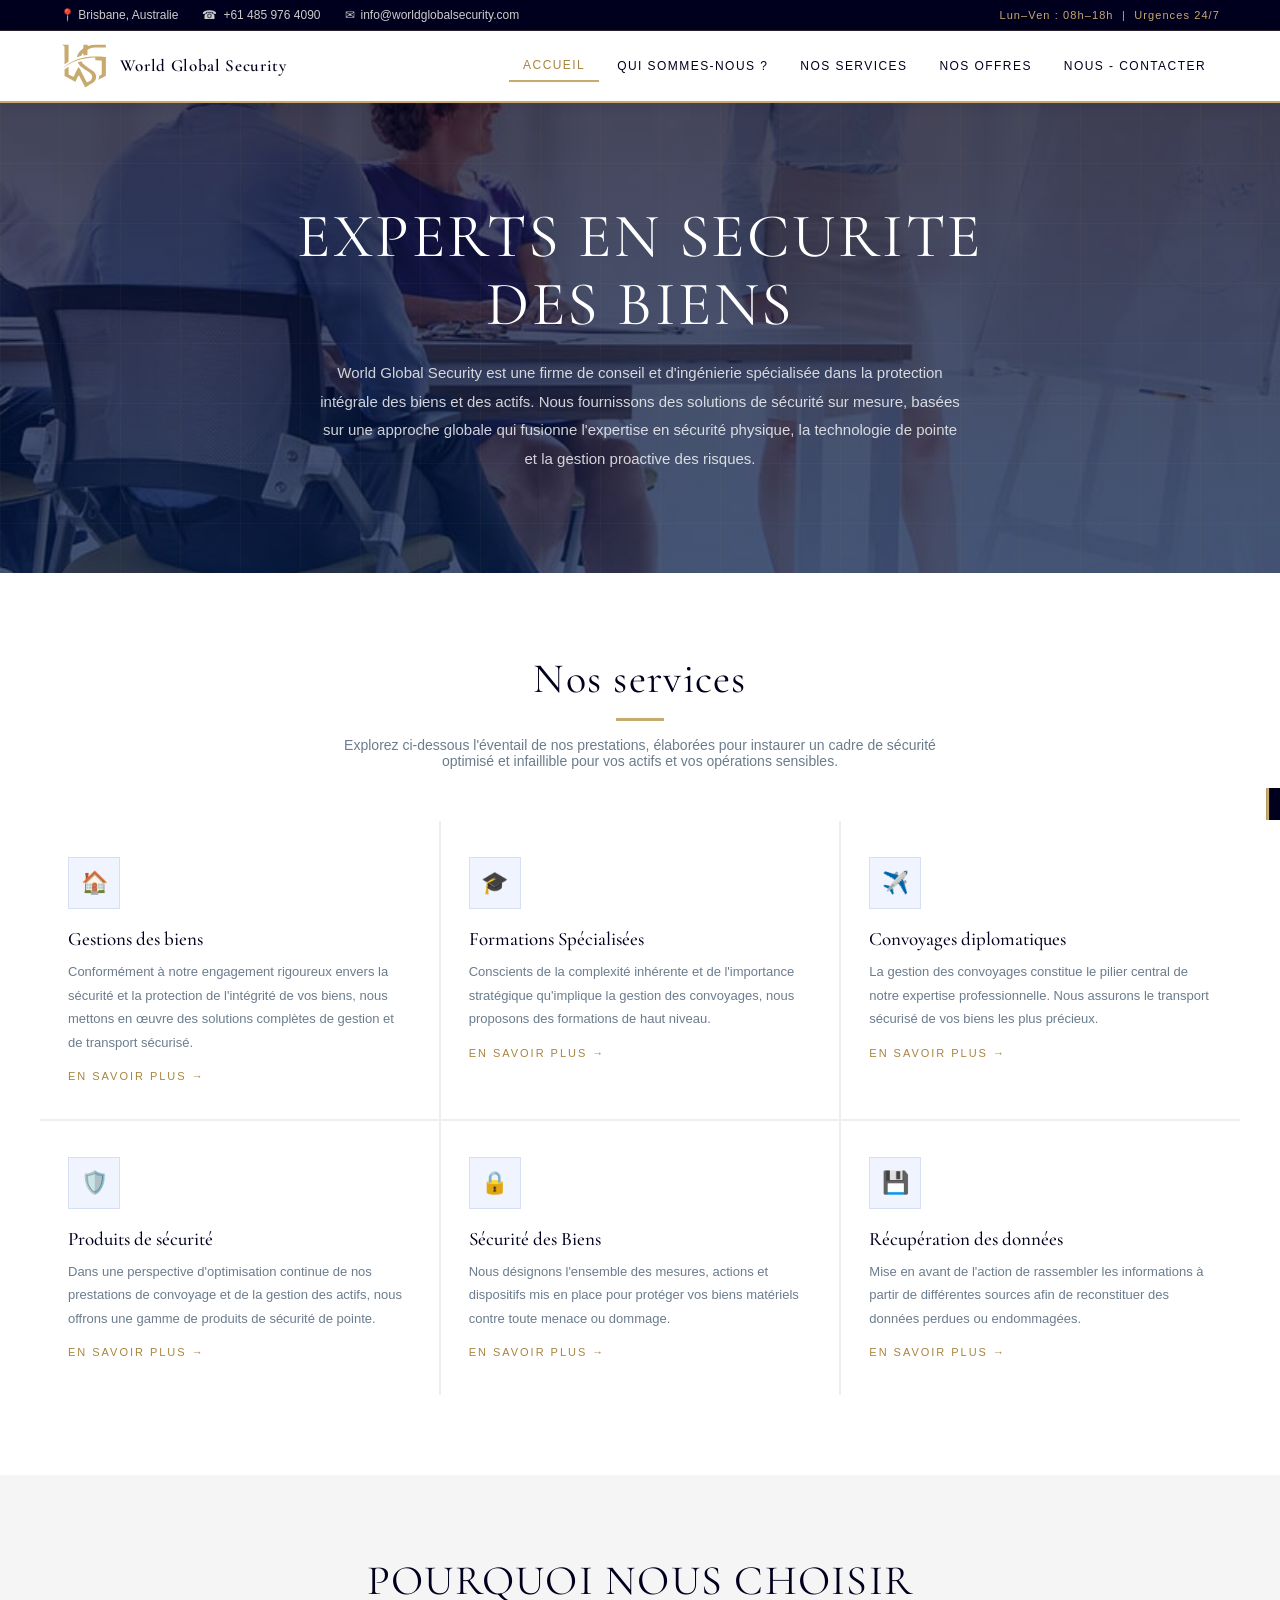
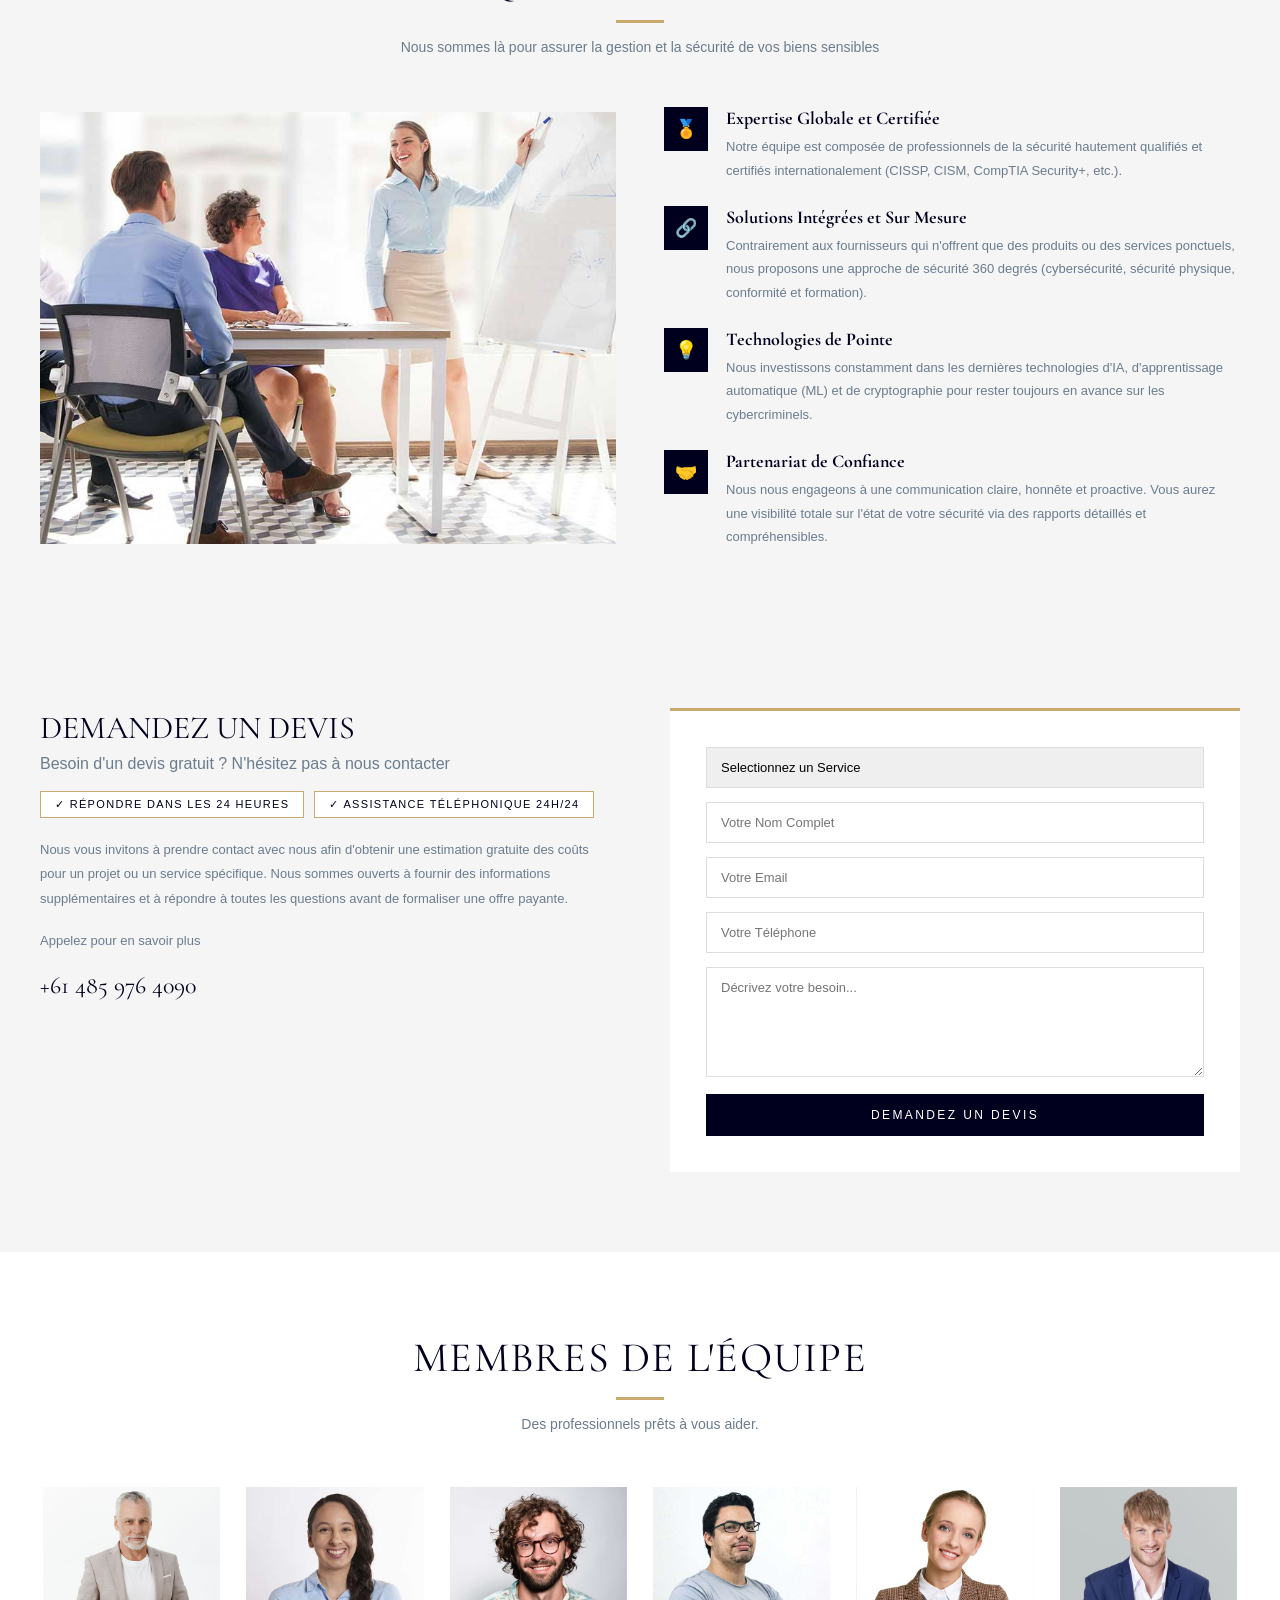
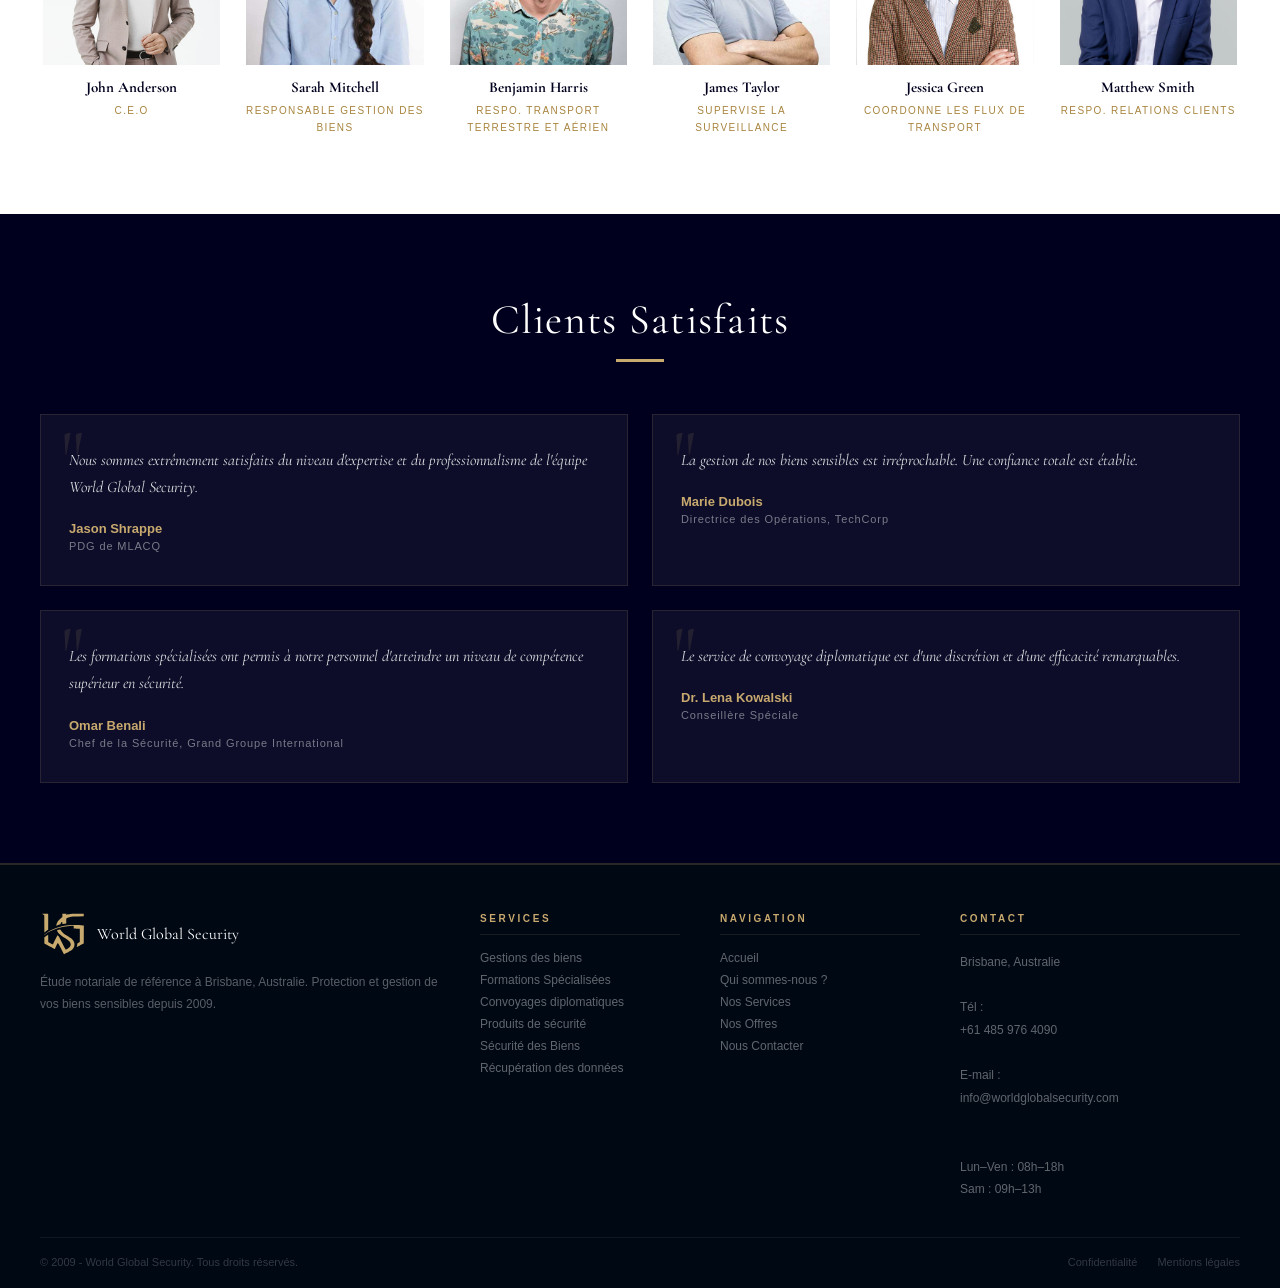
==== commit e2b3f4bb: "Add files via upload" ====
--- a/index.html
+++ b/index.html
@@ -714,7 +714,7 @@
         <svg viewBox="0 0 560.11066 518.25543" xmlns="http://www.w3.org/2000/svg" style="height:42px;width:auto"><g transform="translate(276.19119,512.9389)"><g transform="matrix(2.0012952,0,0,1.9534475,479.54445,-526.3847)"><path fill="#c8a96e" d="m -230.22281,267.7225 c -0.30154,-0.36188 -5.9851,-11.6316 -12.63012,-25.04384 -6.64503,-13.41224 -14.37395,-29.00531 -17.17537,-34.65127 -2.80143,-5.64595 -5.73386,-10.44762 -6.51652,-10.67037 -0.78265,-0.22274 -2.02558,0.0579 -2.76207,0.62353 -0.73649,0.56569 -4.78818,8.95523 -9.00376,18.64344 -4.21558,9.68821 -7.96561,17.60592 -8.33339,17.59491 -0.36779,-0.011 -7.22478,-3.5989 -15.23777,-7.97308 -8.01299,-4.37418 -22.29321,-12.125 -31.73383,-17.22406 l -17.16475,-9.27101 -0.0162,-19.66665 -0.0162,-19.66664 11.26565,-8.33182 c 6.1961,-4.58249 11.5961,-8.33181 12,-8.33181 0.40389,0 0.73435,10.50557 0.73435,23.34571 v 23.3457 l 5.02454,2.94572 c 2.7635,1.62014 8.67281,4.85258 13.13179,7.18318 8.96625,4.68645 10.24067,4.71165 12.4398,0.24594 0.69139,-1.40398 6.83275,-14.14217 13.64746,-28.30707 l 12.39039,-25.75437 4.20034,3.17426 c 3.44079,2.60027 4.92141,4.70921 8.1879,11.66245 2.19316,4.66848 11.57696,23.67407 20.85289,42.23464 15.53335,31.0813 17.05666,33.76385 19.28807,33.96636 1.77341,0.16094 4.46662,-1.07356 10.04861,-4.60606 8.91738,-5.64325 11.76818,-8.24485 15.29433,-13.95737 5.75088,-9.31668 5.363,-19.66006 -1.09616,-29.23039 -4.60751,-6.8268 -10.15126,-11.37435 -28.20362,-23.13545 -17.86928,-11.64182 -32.34777,-22.62948 -38.07392,-28.89412 -5.67783,-6.21176 -12.2871,-16.54299 -12.47849,-19.50565 -0.14998,-2.32172 0.0769,-2.45563 8.84607,-5.22196 4.95,-1.56152 9.592,-2.762 10.31556,-2.66773 0.72355,0.0943 2.47675,2.34082 3.89599,4.99232 6.10557,11.40679 17.18815,21.26383 41.52316,36.93147 18.46585,11.88889 22.42239,14.76212 28.22151,20.49446 16.40623,16.2173 19.23008,38.10352 7.20192,55.81837 -6.46959,9.52831 -9.58974,11.80457 -43.15814,31.48559 -13.91592,8.15885 -14.18499,8.2928 -14.91007,7.42267 z m 78.42194,-44.73688 c 0.007,-0.13351 0.69248,-2.07842 1.52434,-4.322 0.83187,-2.24359 1.79545,-7.51495 2.1413,-11.71415 l 0.62882,-7.6349 7.59683,-4.23825 7.59684,-4.23825 0.25841,-41.8554 c 0.1727,-27.97283 -0.0831,-42.10874 -0.77135,-42.61917 -0.62859,-0.4662 -5.93577,-0.68314 -13.62283,-0.55682 -6.92619,0.11382 -15.01658,-0.0176 -17.97865,-0.29212 l -5.38558,-0.49907 v -7.982211 c 0,-6.18447 -0.33726,-8.18981 -1.49746,-8.90397 -1.17933,-0.72592 -3.88802,-0.74166 -12.75,-0.074 -65.16749,4.90938 -119.2923,22.952001 -162.17659,54.061871 -7.89935,5.73049 -9.25258,6.49155 -6.63282,3.73036 5.33627,-5.62439 19.77187,-16.69553 30.53804,-23.42065 27.36228,-17.09194 60.01423,-29.342471 94.01883,-35.274481 18.9769,-3.31047 30.77902,-4.31685 55.64641,-4.74507 25.12685,-0.4327 36.31649,0.11905 59.85359,2.9513 11.04541,1.32911 12.77272,1.69482 9.5,2.01139 l -4,0.38691 -0.25631,55.765681 -0.25631,55.76567 -4.24369,2.55074 c -6.89116,4.14205 -39.75563,21.63364 -39.73182,21.14663 z m -199.23688,-147.114511 -0.27499,-54.45518 -6.97318,-5.2115 -6.97318,-5.21151 h 18.66191 18.6619 l 0.63961,3.16339 c 0.35178,1.73987 0.49185,24.63863 0.31127,50.88615 l -0.32833,47.722771 -5.62951,3.81283 c -3.09623,2.09705 -8.37248,6.04829 -11.725,8.78053 l -6.0955,4.96771 z m 73.79755,7.62114 c 3.19073,-16.87019 12.94824,-31.54326 29.93459,-45.01482 l 7.49287,-5.94246 v -10.77102 -10.77103 h 11.94521 11.94521 l 0.30479,3.52299 c 0.29388,3.39688 0.41217,3.51924 3.30479,3.41844 1.65,-0.0575 6.76397,-1.14716 11.36438,-2.42147 14.32465,-3.9679 21.56341,-4.51996 59.26661,-4.51996 h 33.86901 v 8.46375 8.46376 l -34.75,0.32512 c -39.47484,0.36933 -44.27796,0.89511 -60.14348,6.58378 -13.81844,4.95467 -13.10652,3.7422 -13.10652,22.32171 v 15.81663 l -10.61657,1.33221 c -5.83912,0.73271 -11.23912,1.50939 -12,1.72594 -1.1078,0.31529 -1.38343,-0.80424 -1.38343,-5.61906 0,-5.90256 -0.0454,-6.0128 -2.47432,-6.0128 -2.9044,0 -4.23188,1.64507 -7.56502,9.3749 -2.18741,5.07277 -2.45332,5.33339 -6.31768,6.1921 -2.21879,0.49304 -7.83408,2.19852 -12.47842,3.78993 -4.64434,1.59143 -8.61164,2.8935 -8.81622,2.8935 -0.20459,0 -0.1037,-1.41847 0.2242,-3.15214 z"/></g></g></svg>
         <div><div class="brand">World Global Security</div></div>
       </div>
-      <p>Étude notariale de référence à Abidjan, Côte d'Ivoire. Protection et gestion de vos biens sensibles depuis 2009.</p>
+      <p>Étude notariale de référence à Brisbane, Australie. Protection et gestion de vos biens sensibles depuis 2009.</p>
     </div>
     <div class="footer-col"><h4>Services</h4><ul>
       <li><a href="gestion.html">Gestions des biens</a></li>
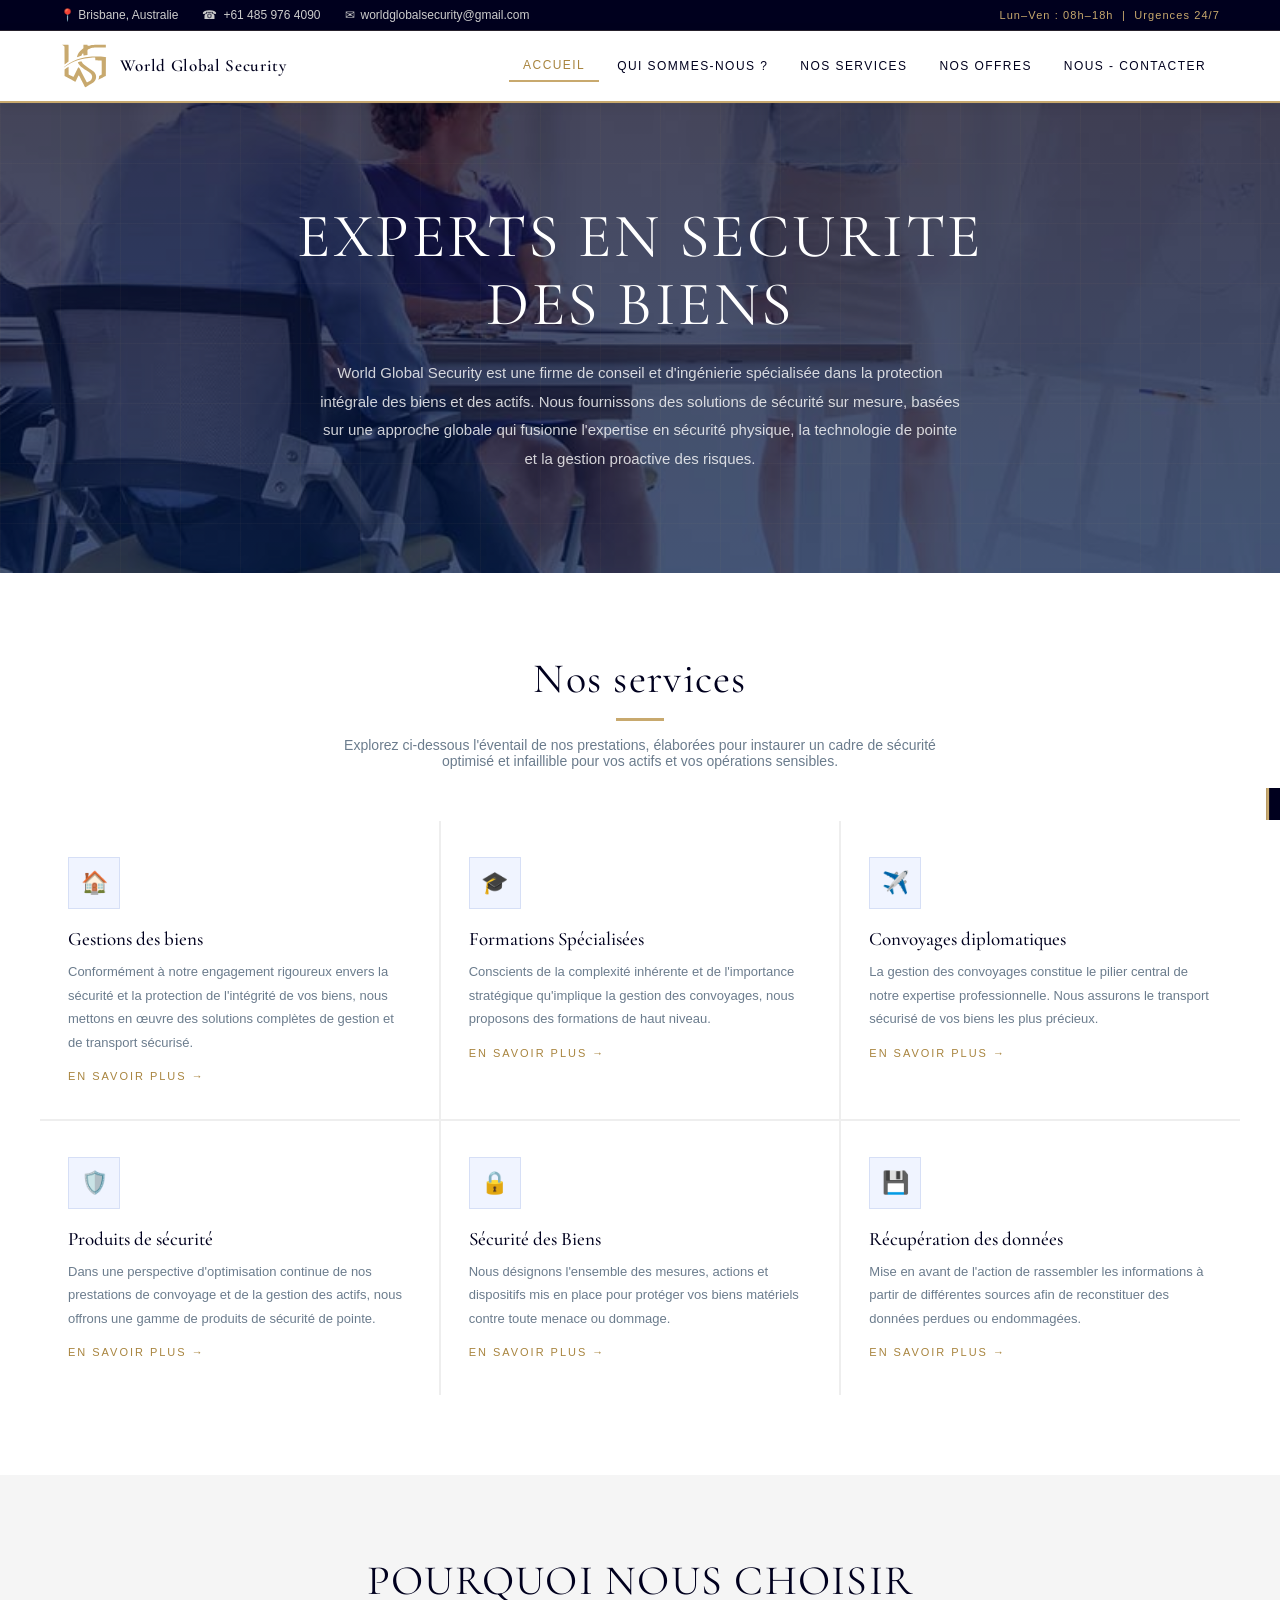
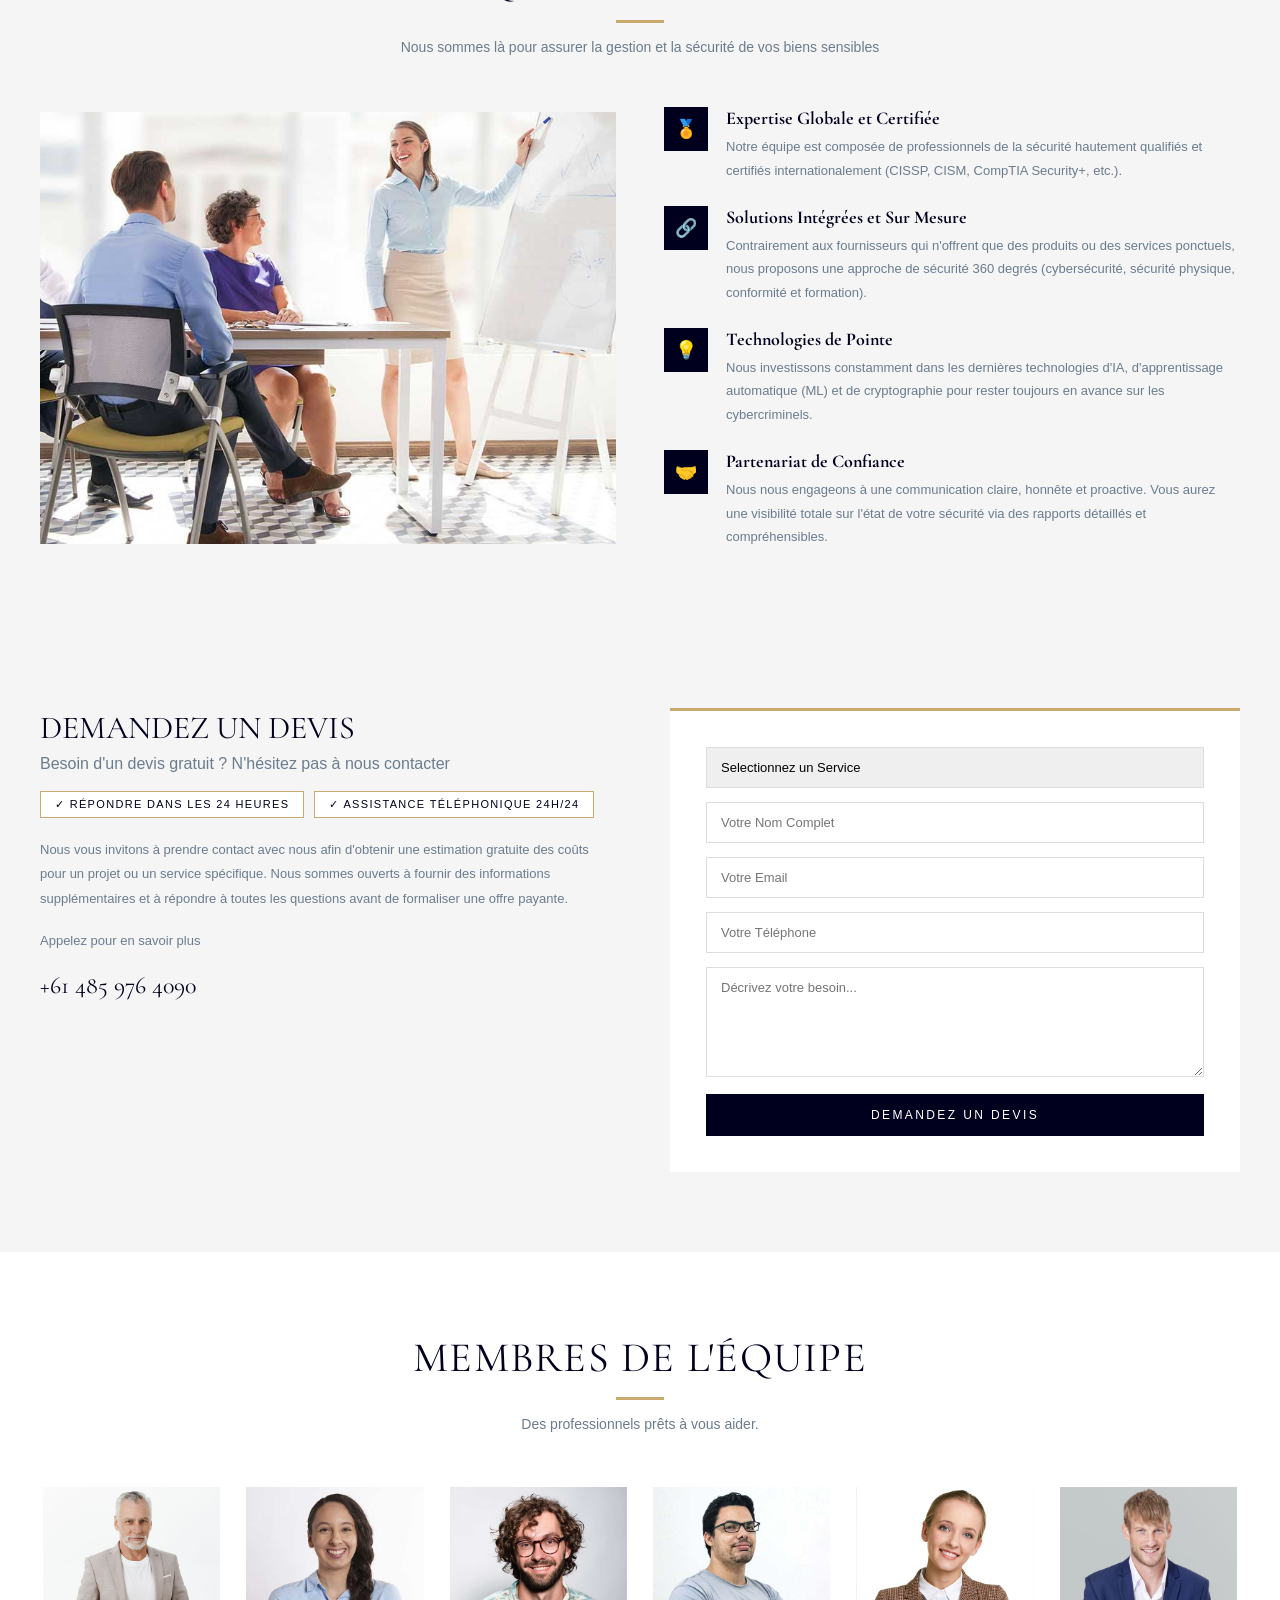
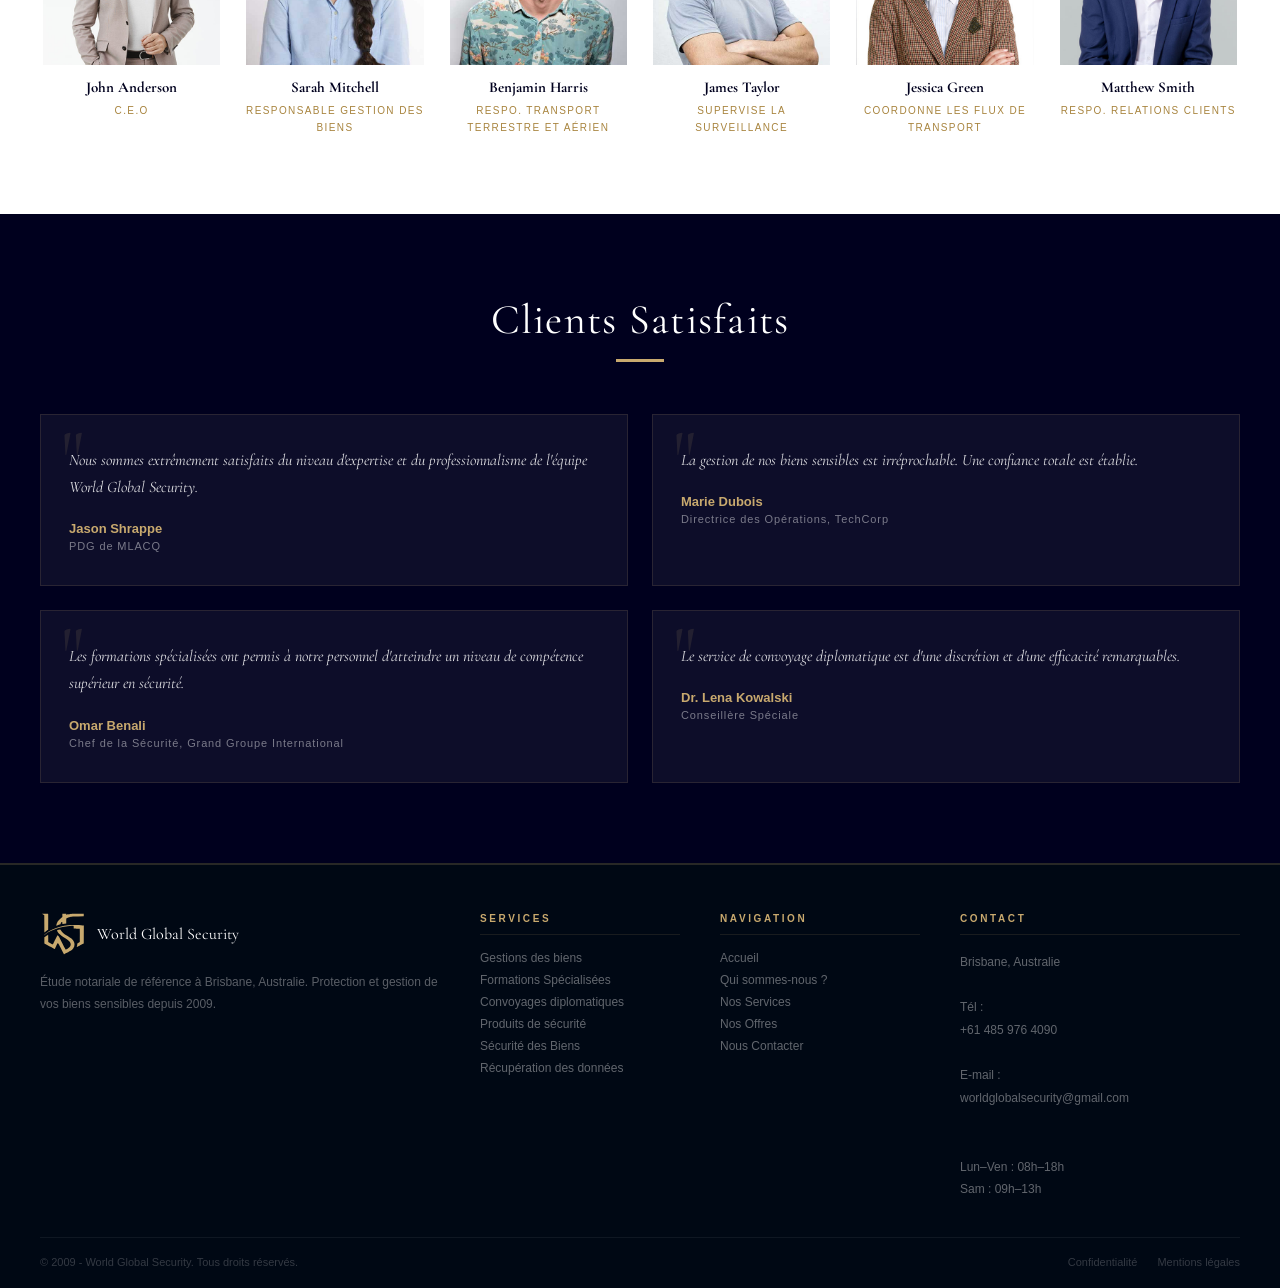
==== commit 3c9728c7: "Add files via upload" ====
--- a/index.html
+++ b/index.html
@@ -3,8 +3,8 @@
 <head>
 <meta charset="UTF-8">
 <meta name="viewport" content="width=device-width, initial-scale=1.0">
-<meta name="description" content="World Global Security — Étude Notariale, Abidjan Côte d'Ivoire. Gestion et sécurité de vos biens.">
-<meta name="keywords" content="notaire abidjan, étude notariale côte d'ivoire, world global security, actes notariés">
+<meta name="description" content="World Global Security — Étude Notariale, Brisbane, Australie. Gestion et sécurité de vos biens.">
+<meta name="keywords" content="notaire brisbane, étude notariale australie, world global security, actes notariés">
 <title>Accueil | World Global Security</title>
 <link rel="icon" type="image/svg+xml" href="data:image/svg+xml,<svg xmlns='http://www.w3.org/2000/svg' viewBox='0 0 100 100'><circle cx='50' cy='50' r='50' fill='%2300001e'/><text y='.9em' font-size='60' x='50%' text-anchor='middle' dy='.1em' fill='%23c8a96e'>W</text></svg>">
 <link rel="preconnect" href="https://fonts.googleapis.com">
@@ -533,7 +533,7 @@
     <div class="topbar-left">
       <span>📍 Brisbane, Australie</span>
       <span>☎ <a href="tel:+61 485 976 4090">+61 485 976 4090</a></span>
-      <span>✉ <a href="mailto:info@worldglobalsecurity.com">info@worldglobalsecurity.com</a></span>
+      <span>✉ <a href="mailto:worldglobalsecurity@gmail.com">worldglobalsecurity@gmail.com</a></span>
     </div>
     <div class="topbar-right">Lun–Ven : 08h–18h &nbsp;|&nbsp; Urgences 24/7</div>
   </div>
@@ -734,7 +734,7 @@
     <div class="footer-col"><h4>Contact</h4>
       <address>Brisbane, Australie<br><br>
       Tél : <a href="tel:+61 485 976 4090">+61 485 976 4090</a><br>
-      E-mail : <a href="mailto:info@worldglobalsecurity.com">info@worldglobalsecurity.com</a><br><br>
+      E-mail : <a href="mailto:worldglobalsecurity@gmail.com">worldglobalsecurity@gmail.com</a><br><br>
       Lun–Ven : 08h–18h<br>Sam : 09h–13h</address>
     </div>
   </div>
@@ -750,7 +750,7 @@
 function closeMobile(){document.getElementById('mobileMenu').classList.remove('open')}
 window.addEventListener('scroll',()=>{const b=document.getElementById('btt');b&&b.classList.toggle('show',window.scrollY>300)});
 document.querySelectorAll('a[href^="#"]').forEach(a=>{a.addEventListener('click',e=>{const t=document.querySelector(a.getAttribute('href'));if(t){e.preventDefault();t.scrollIntoView({behavior:'smooth'})}})});
-function submitDevis(e){e.preventDefault();const t=document.getElementById('toast');t.textContent='✓ Votre demande a été envoyée. Nous vous répondrons sous 24h.';t.classList.add('show');setTimeout(()=>t.classList.remove('show'),4500);e.target.reset()}
-function submitContact(e){e.preventDefault();const t=document.getElementById('toast');t.textContent='✓ Message envoyé. Nous vous contacterons très bientôt.';t.classList.add('show');setTimeout(()=>t.classList.remove('show'),4500);e.target.reset()}
+function submitDevis(e){e.preventDefault();const form=e.target;const fields=form.querySelectorAll('select,input,textarea');const labels=['Service demandé','Nom complet','Adresse email','Téléphone','Description du besoin'];const data={_subject:'Nouvelle demande de devis — World Global Security'};fields.forEach((el,i)=>{if(el.value)data[labels[i]||('Champ '+(i+1))]=el.value});fetch('https://formsubmit.co/ajax/worldglobalsecurity@gmail.com',{method:'POST',headers:{'Content-Type':'application/json','Accept':'application/json'},body:JSON.stringify(data)}).catch(()=>{});const t=document.getElementById('toast');if(t){t.textContent='✓ Votre demande a été envoyée. Nous vous répondrons sous 24h.';t.classList.add('show');setTimeout(()=>t.classList.remove('show'),4500)}form.reset()}
+function submitContact(e){e.preventDefault();const form=e.target;const fields=form.querySelectorAll('input,textarea');const labels=['Nom complet','Adresse email','Téléphone','Sujet','Message'];const data={_subject:'Nouveau message de contact — World Global Security'};fields.forEach((el,i)=>{if(el.value)data[labels[i]||('Champ '+(i+1))]=el.value});fetch('https://formsubmit.co/ajax/worldglobalsecurity@gmail.com',{method:'POST',headers:{'Content-Type':'application/json','Accept':'application/json'},body:JSON.stringify(data)}).catch(()=>{});const t=document.getElementById('toast');if(t){t.textContent='✓ Message envoyé. Nous vous contacterons très bientôt.';t.classList.add('show');setTimeout(()=>t.classList.remove('show'),4500)}form.reset()}
 </script>
 </body></html>
